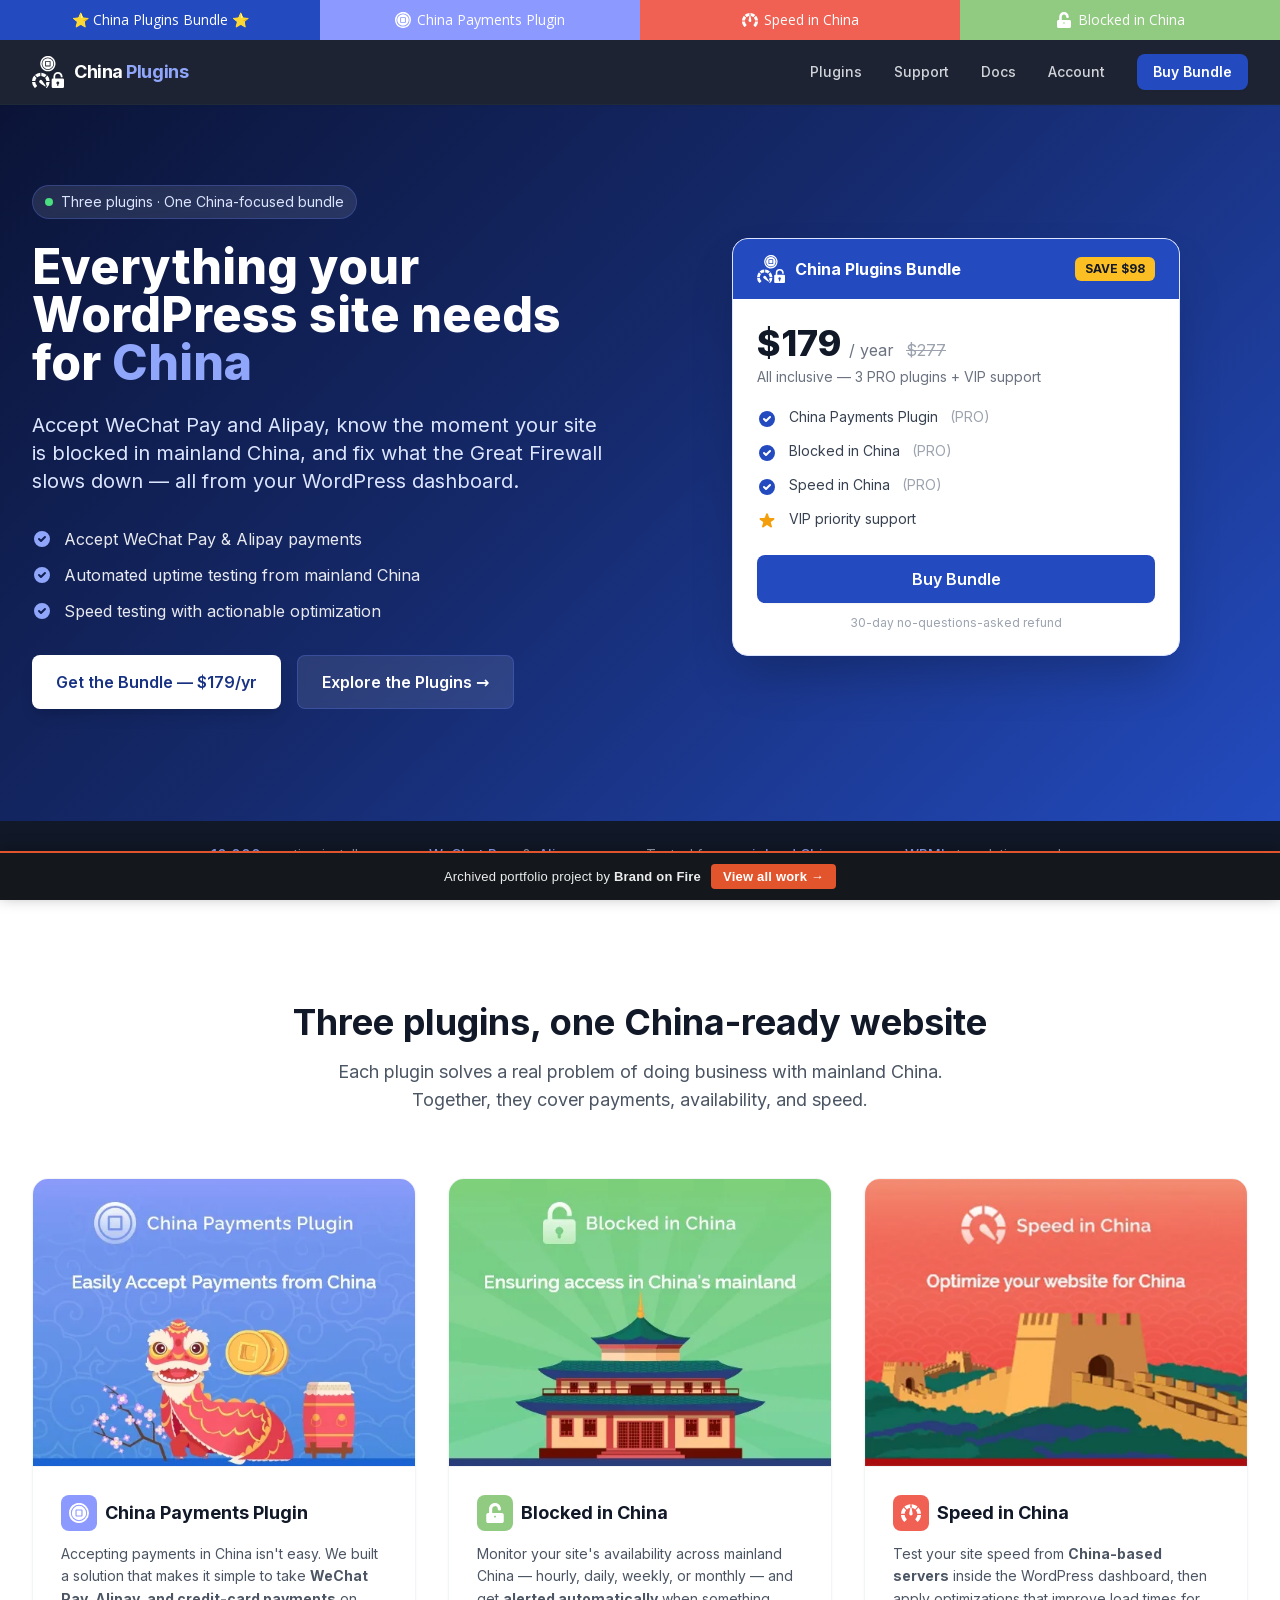
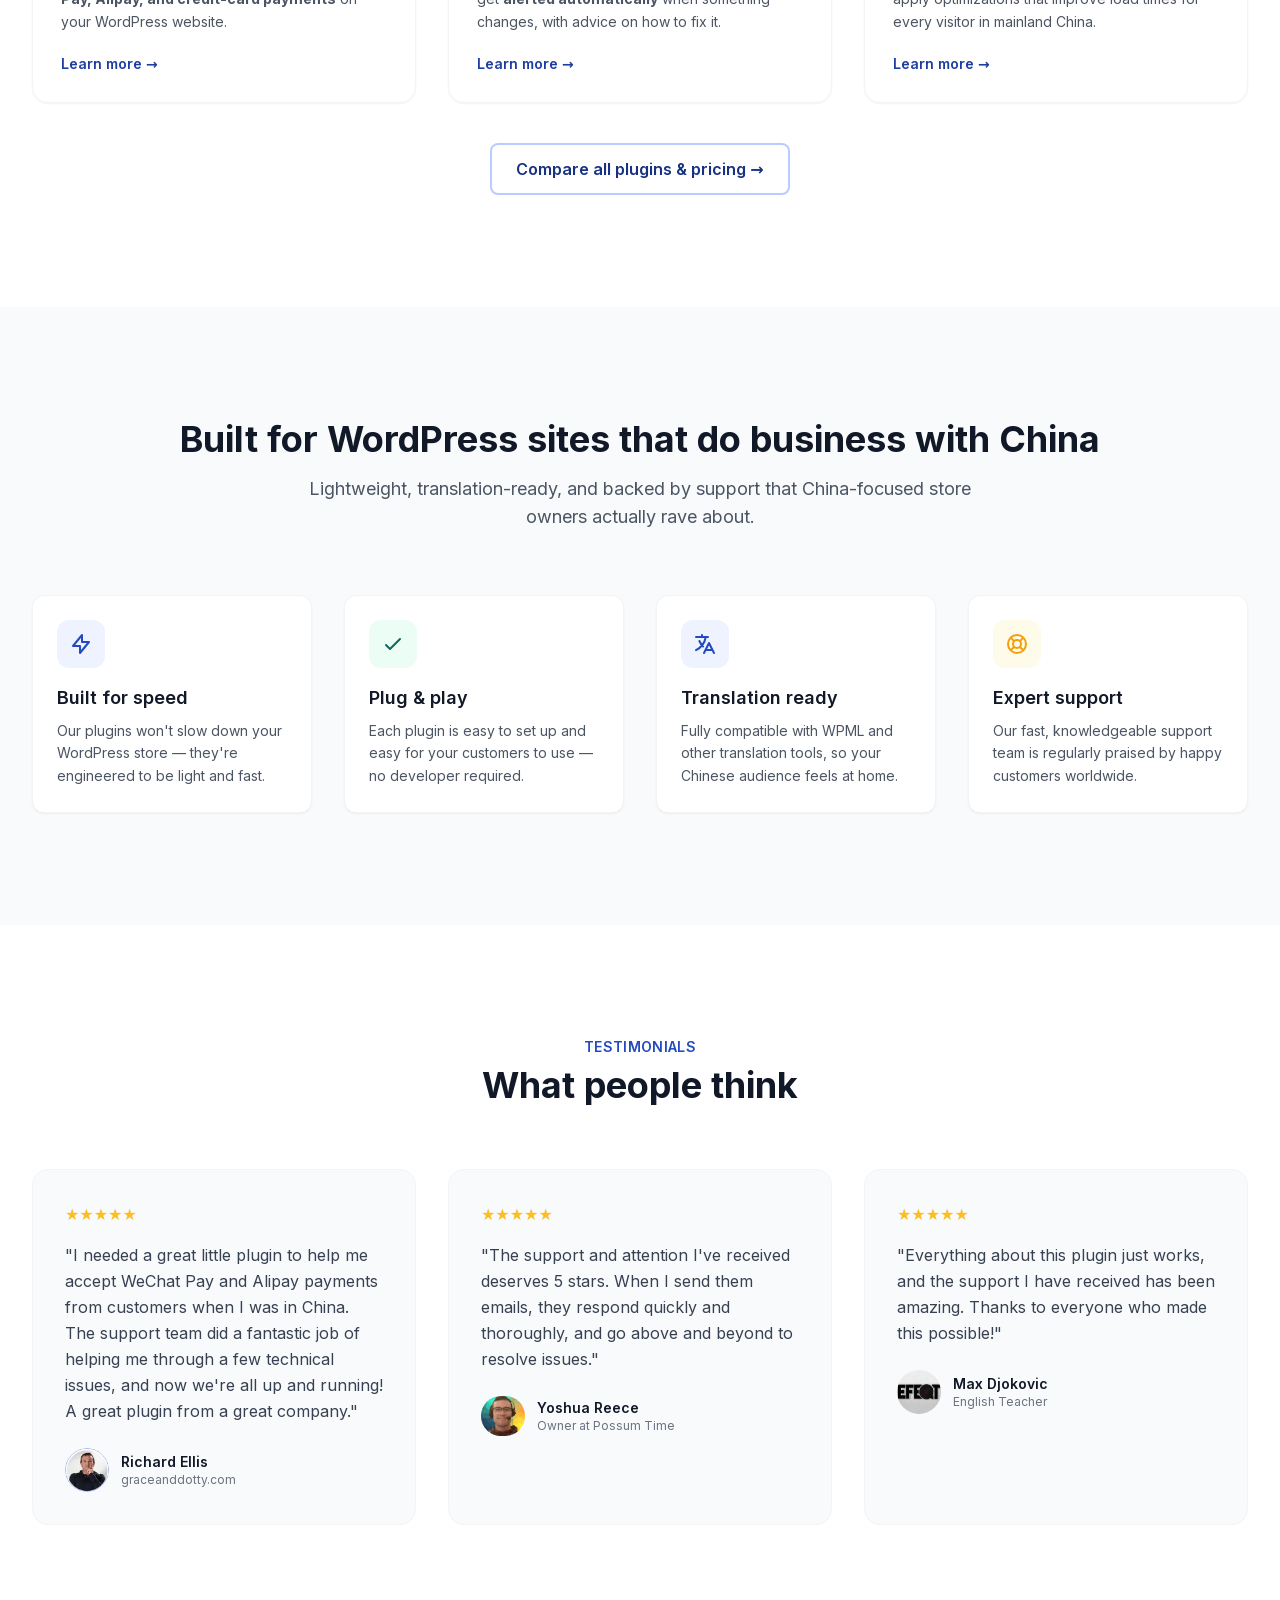
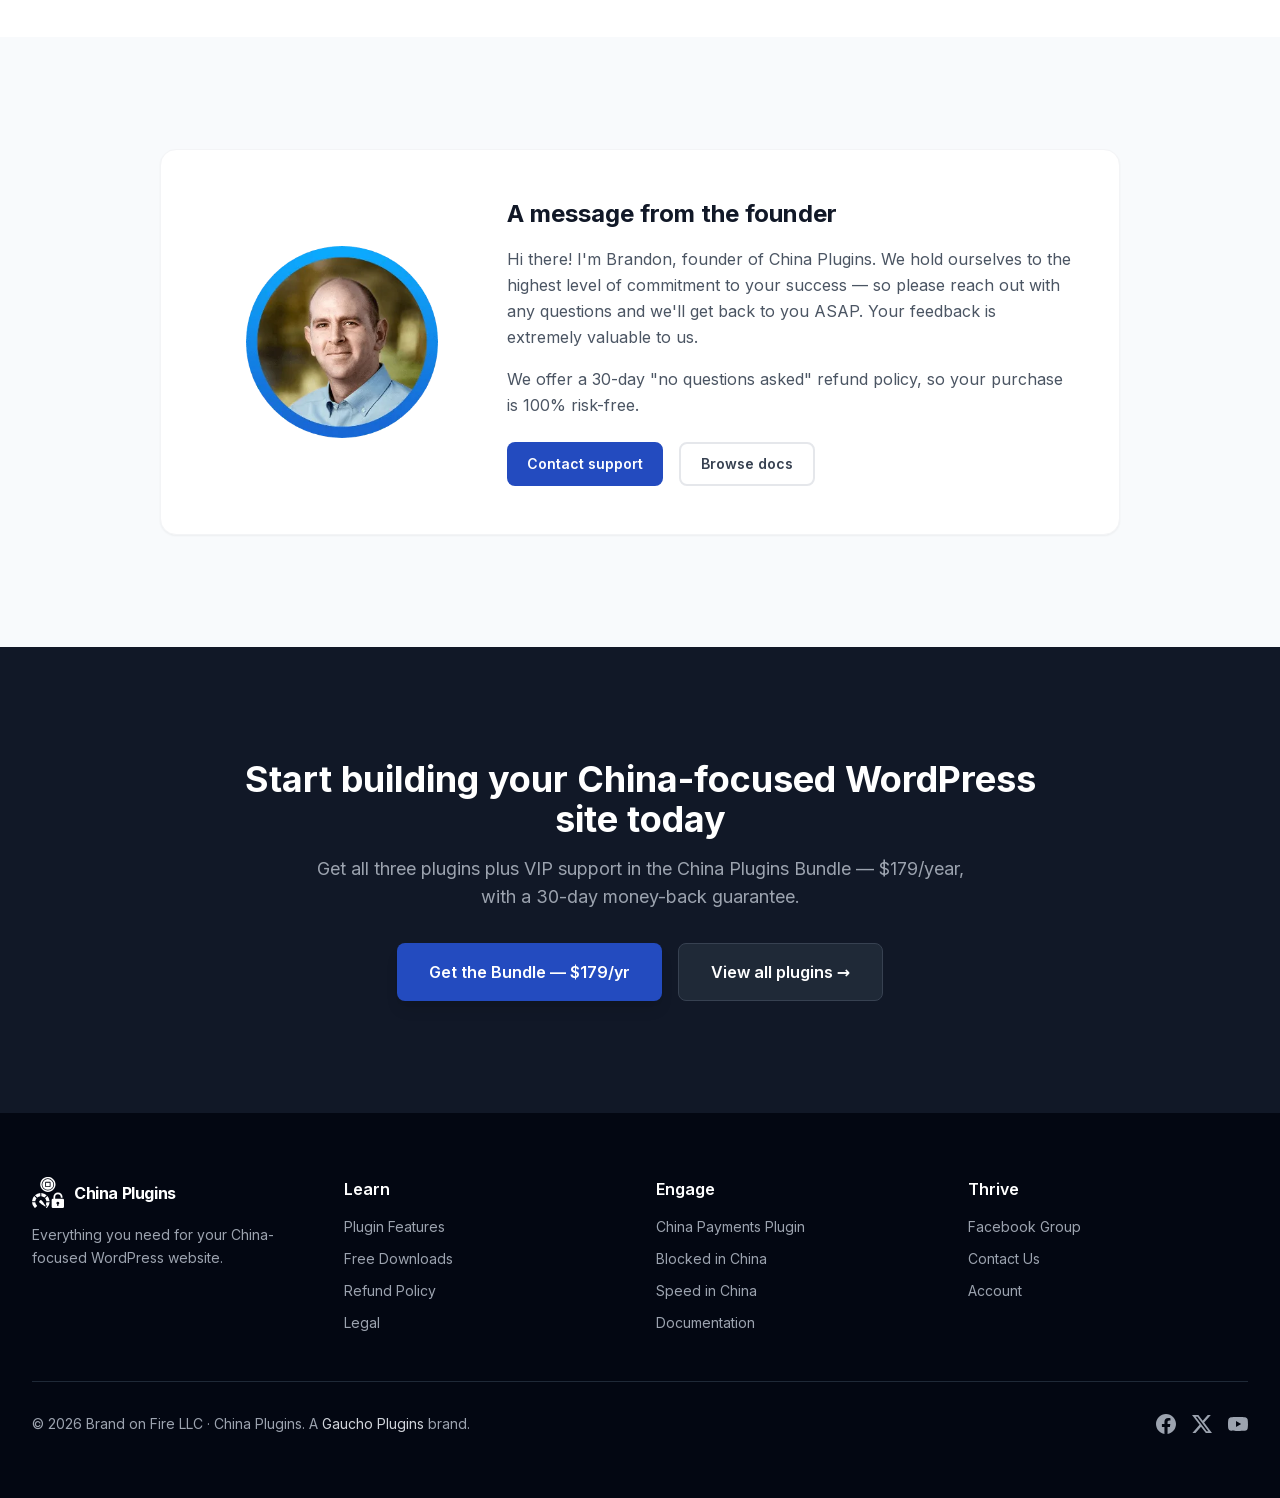
==== index.html @ fde909d9 "feat: contact forms view-only (pointer-events:none) — no useless form interaction" ====
<!doctype html><html lang="en" class="scroll-smooth" data-bofp="0"><head><meta charset="utf-8"><link rel="icon" href="/assets/img/china-plugins-icon.svg" type="image/svg+xml"><link rel="apple-touch-icon" href="/assets/img/china-plugins-icon.svg"><meta name="viewport" content="width=device-width, initial-scale=1"><title>China Plugins – WeChat Pay, Alipay &amp; China Optimization for WordPress</title><meta name="description" content="Everything your WordPress site needs for China: accept WeChat Pay &amp; Alipay payments, check if your site is blocked in mainland China, and optimize speed behind the Great Firewall. Get all three plugins in one bundle."><meta name="keywords" content="WordPress plugins for China, WeChat Pay WordPress, Alipay WooCommerce, China payment gateway, website blocked in China, China speed test WordPress, China-compliant WordPress"><link rel="canonical" href="/"><meta property="og:type" content="website"><meta property="og:title" content="China Plugins – Everything Your WordPress Site Needs for China"><meta property="og:description" content="Accept WeChat Pay &amp; Alipay, monitor China availability, and optimize speed behind the Great Firewall — three WordPress plugins in one money-saving bundle."><meta property="og:url" content="/"><meta property="og:site_name" content="China Plugins"><meta property="og:image" content="_a/2f5b2069b75f.webp"><meta name="twitter:card" content="summary_large_image"><meta name="twitter:title" content="China Plugins – WeChat Pay, Alipay &amp; China Optimization for WordPress"><meta name="twitter:description" content="Three WordPress plugins for China — payments, availability monitoring, and speed optimization — in one bundle."><meta name="twitter:image" content="_a/2f5b2069b75f.webp"><link rel="stylesheet" href="style.css"><style>[data-bofp="1"]{background-color:rgb(255, 255, 255)!important;color:rgb(31, 41, 55)!important}[data-bofp="2"]{background-color:rgba(17, 24, 39, 0.95)!important;color:rgb(31, 41, 55)!important}[data-bofp="3"]{background-color:rgb(17, 24, 39)!important;color:rgb(31, 41, 55)!important}[data-bofp="4"]{background-color:rgb(255, 255, 255)!important;color:rgb(31, 41, 55)!important}[data-bofp="5"]{background-color:rgb(248, 250, 252)!important;color:rgb(31, 41, 55)!important}[data-bofp="6"]{background-color:rgb(255, 255, 255)!important;color:rgb(31, 41, 55)!important}[data-bofp="7"]{background-color:rgb(248, 250, 252)!important;color:rgb(31, 41, 55)!important}[data-bofp="8"]{background-color:rgb(255, 255, 255)!important;color:rgb(31, 41, 55)!important}[data-bofp="9"]{background-color:rgb(17, 24, 39)!important;color:rgb(31, 41, 55)!important}[data-bofp="10"]{background-color:rgb(3, 7, 18)!important;color:rgb(156, 163, 175)!important}</style><meta name="robots" content="noindex, nofollow"><style id="bof-noform">form,form *,fieldset,fieldset *,input,textarea,select,label.fusion-form-label,.wpcf7,.wpcf7 *,.fusion-form,.fusion-form *,.fusion-contact-form,.fusion-contact-form *,.elementor-form,.elementor-form *,.gform_wrapper,.gform_wrapper *,[class*="contact-form"],[class*="contact-form"] *,[id*="contact-form"],[id*="contact-form"] *{pointer-events:none!important;cursor:default!important;-webkit-user-select:none!important;user-select:none!important}</style></head><body class="font-sans text-gray-800 bg-white antialiased" data-bofp="1"><div class="gp-strip"><a href="index.html" class="gp-s-bundle active">⭐ China Plugins Bundle ⭐</a><a href="https://chinapaymentsplugin.com/" class="gp-s-cpp"><span class="gp-icon"><svg xmlns="http://www.w3.org/2000/svg" viewBox="0 0 55 55"><path fill="#fff" d="M16.8,52.84A27.53,27.53,0,0,1,0,27.5,27.53,27.53,0,0,1,16.8,2.17,27.43,27.43,0,0,1,46.94,8.06a27.47,27.47,0,0,1,0,38.88,27.68,27.68,0,0,1-8.75,5.9,27.58,27.58,0,0,1-21.4,0ZM5,27.5A22.5,22.5,0,1,0,27.5,5,22.52,22.52,0,0,0,5,27.5Zm2.68,0A19.82,19.82,0,1,1,27.5,47.32,19.84,19.84,0,0,1,7.68,27.5Zm10.11-7.88V35.38a1.84,1.84,0,0,0,1.83,1.84H35.38a1.85,1.85,0,0,0,1.84-1.84V19.62a1.85,1.85,0,0,0-1.84-1.84H19.62a1.85,1.85,0,0,0-1.84,1.84h0Zm3.08,14.51V20.87H34.13V34.13Z"></path></svg></span>China Payments Plugin</a><a href="https://speedinchinaplugin.com/" class="gp-s-sic"><span class="gp-icon"><svg xmlns="http://www.w3.org/2000/svg" viewBox="0 0 75 66"><path fill="#fff" d="M12.547,66a1.055,1.055,0,0,1-.2-.02c-.569-.112-.649-.19-1.17-.7L11,65.116a44.951,44.951,0,0,1-7.673-10.9A34.6,34.6,0,0,1,.5,44.948,37.281,37.281,0,0,1,0,40.433H13.87a24.984,24.984,0,0,0,2.054,7.8,32.464,32.464,0,0,0,4.985,7.153,3.564,3.564,0,0,1,.453,1.259,2.631,2.631,0,0,1-.211,1.2l-7.643,7.767A1.607,1.607,0,0,1,12.547,66Zm50-.01a1.7,1.7,0,0,1-1.039-.484L53.848,57.84a2.621,2.621,0,0,1-.211-1.2,3.552,3.552,0,0,1,.453-1.259,32.411,32.411,0,0,0,4.985-7.153,25.185,25.185,0,0,0,2.054-7.8H75v.01a37.9,37.9,0,0,1-.5,4.5,34.6,34.6,0,0,1-2.831,9.27A44.952,44.952,0,0,1,64,65.116c-.11.106-.2.2-.282.277a1.442,1.442,0,0,1-1.029.586A1.027,1.027,0,0,1,62.542,65.99ZM75,35.889H61.069a23.519,23.519,0,0,0-1.48-6.754,29.844,29.844,0,0,0-3.806-6.386L65.57,12.741l.008.008a36.554,36.554,0,0,1,2.386,2.98,36.3,36.3,0,0,1,4.162,7.328A49.716,49.716,0,0,1,75,35.888Zm-61.069,0H0v-.006A49.8,49.8,0,0,1,2.874,23.056a36.315,36.315,0,0,1,4.162-7.328A35.609,35.609,0,0,1,9.43,12.741l9.788,10.008a29.714,29.714,0,0,0-3.806,6.386,23.751,23.751,0,0,0-1.48,6.753Zm8.487-16.271h0L12.6,9.64l.015-.012a79.218,79.218,0,0,1,6.541-4.654A30.831,30.831,0,0,1,23.9,2.64,38.621,38.621,0,0,1,29.85.829,53.184,53.184,0,0,1,35.378,0V4.8a4.075,4.075,0,0,0-.3.921c-.03.157-.751,3.892-1.642,8.6a18.535,18.535,0,0,0-4.528,1.214,31.123,31.123,0,0,0-6.494,4.083Zm30.241,0h0a31.148,31.148,0,0,0-6.495-4.083,18.493,18.493,0,0,0-4.4-1.2C40.8,9.557,40.007,5.809,40,5.771a4.157,4.157,0,0,0-.3-1.078V0h.016a53.828,53.828,0,0,1,5.512.828A38.585,38.585,0,0,1,51.179,2.64a30.8,30.8,0,0,1,4.743,2.333A79.869,79.869,0,0,1,62.477,9.64L52.66,19.618Z"></path><path fill="#fff" d="M24.431,24.4a2.1,2.1,0,0,0,.485-1.524,3.069,3.069,0,0,0-.5-1.326S11.9,2.959,10.866,1.926A6.775,6.775,0,0,0,9.183.6S4.41-1.286,1.672,1.639.382,8.481.382,8.481s-.011.42,1.348,2.2,19.79,13.7,19.79,13.7a3.088,3.088,0,0,0,1.349.592A2.1,2.1,0,0,0,24.431,24.4Z" transform="translate(37.287 44.82) rotate(-135)"></path></svg></span>Speed in China</a><a href="https://blockedinchinaplugin.com/" class="gp-s-bic"><span class="gp-icon"><svg xmlns="http://www.w3.org/2000/svg" viewBox="0 0 448 512"><path fill="#fff" d="M400 256H152V152.9c0-39.6 31.7-72.5 71.3-72.9 40-.4 72.7 32.1 72.7 72v16c0 13.3 10.7 24 24 24h32c13.3 0 24-10.7 24-24v-16C376 68 307.5 0 223.5 0 139.5 0 72 68 72 152v104H48c-26.5 0-48 21.5-48 48v160c0 26.5 21.5 48 48 48h352c26.5 0 48-21.5 48-48V304c0-26.5-21.5-48-48-48zm-176 120c-13.3 0-24-10.7-24-24s10.7-24 24-24 24 10.7 24 24-10.7 24-24 24z"></path></svg></span>Blocked in China</a></div><header class="sticky top-0 z-50 bg-gray-900/95 backdrop-blur-sm border-b border-gray-800 shadow-sm" data-bofp="2"><nav class="max-w-7xl mx-auto px-4 sm:px-6 lg:px-8"><div class="flex items-center justify-between h-16"><a href="index.html" class="flex items-center gap-2.5" aria-label="China Plugins home"><img src="_a/6067b7dea1ad.svg" alt="China Plugins" class="w-8 h-8" decoding="sync"><span class="text-lg font-bold text-white tracking-tight">China <span class="text-brand-300">Plugins</span></span></a><div class="hidden md:flex items-center gap-8"><a href="plugins/index.html" class="text-sm font-medium text-gray-300 hover:text-brand-300 transition-colors">Plugins</a><a href="support/index.html" class="text-sm font-medium text-gray-300 hover:text-brand-300 transition-colors">Support</a><a href="docs/index.html" class="text-sm font-medium text-gray-300 hover:text-brand-300 transition-colors">Docs</a><a href="https://gauchoplugins.com/account/" target="_blank" rel="noopener" class="text-sm font-medium text-gray-300 hover:text-brand-300 transition-colors">Account</a><a href="#" class="buy-bundle inline-flex items-center px-4 py-2 bg-brand-500 text-white text-sm font-semibold rounded-lg hover:bg-brand-600 transition-colors shadow-sm">Buy Bundle</a></div><button id="mobile-menu-btn" class="md:hidden p-2 text-gray-300 hover:text-brand-300" aria-label="Toggle menu"><svg class="w-6 h-6" fill="none" stroke="currentColor" viewBox="0 0 24 24"><path stroke-linecap="round" stroke-linejoin="round" stroke-width="2" d="M4 6h16M4 12h16M4 18h16"></path></svg></button></div><div id="mobile-menu" class="hidden md:hidden pb-4"><div class="flex flex-col gap-3"><a href="plugins/index.html" class="text-sm font-medium text-gray-300 hover:text-brand-300 py-1">Plugins</a><a href="support/index.html" class="text-sm font-medium text-gray-300 hover:text-brand-300 py-1">Support</a><a href="docs/index.html" class="text-sm font-medium text-gray-300 hover:text-brand-300 py-1">Docs</a><a href="https://gauchoplugins.com/account/" target="_blank" rel="noopener" class="text-sm font-medium text-gray-300 hover:text-brand-300 py-1">Account</a><a href="#" class="buy-bundle inline-flex items-center justify-center w-full px-4 py-2 bg-brand-500 text-white text-sm font-semibold rounded-lg mt-2">Buy Bundle</a></div></div></nav></header><main><section class="gradient-hero pt-16 pb-20 lg:pt-20 lg:pb-28"><div class="max-w-7xl mx-auto px-4 sm:px-6 lg:px-8"><div class="grid lg:grid-cols-2 gap-12 items-center"><div class="fade-in"><p class="inline-flex items-center gap-2 px-3 py-1.5 bg-white/10 rounded-full text-sm text-brand-100 mb-6 backdrop-blur-sm border border-brand-400/30"><span class="w-2 h-2 rounded-full bg-green-400 pulse-dot"></span>Three plugins · One China-focused bundle</p><h1 class="text-4xl sm:text-5xl lg:text-6xl font-extrabold text-white leading-tight mb-6">Everything your WordPress site needs for <span class="text-brand-300">China</span></h1><p class="text-lg lg:text-xl text-brand-100 mb-8 max-w-xl leading-relaxed">Accept WeChat Pay and Alipay, know the moment your site is blocked in mainland China, and fix what the Great Firewall slows down — all from your WordPress dashboard.</p><ul class="space-y-3 mb-8"><li class="flex items-center gap-3 text-white/90"><svg class="w-5 h-5 text-brand-300 flex-shrink-0" fill="currentColor" viewBox="0 0 20 20"><path fill-rule="evenodd" d="M10 18a8 8 0 100-16 8 8 0 000 16zm3.707-9.293a1 1 0 00-1.414-1.414L9 10.586 7.707 9.293a1 1 0 00-1.414 1.414l2 2a1 1 0 001.414 0l4-4z" clip-rule="evenodd"></path></svg>Accept WeChat Pay &amp; Alipay payments</li><li class="flex items-center gap-3 text-white/90"><svg class="w-5 h-5 text-brand-300 flex-shrink-0" fill="currentColor" viewBox="0 0 20 20"><path fill-rule="evenodd" d="M10 18a8 8 0 100-16 8 8 0 000 16zm3.707-9.293a1 1 0 00-1.414-1.414L9 10.586 7.707 9.293a1 1 0 00-1.414 1.414l2 2a1 1 0 001.414 0l4-4z" clip-rule="evenodd"></path></svg>Automated uptime testing from mainland China</li><li class="flex items-center gap-3 text-white/90"><svg class="w-5 h-5 text-brand-300 flex-shrink-0" fill="currentColor" viewBox="0 0 20 20"><path fill-rule="evenodd" d="M10 18a8 8 0 100-16 8 8 0 000 16zm3.707-9.293a1 1 0 00-1.414-1.414L9 10.586 7.707 9.293a1 1 0 00-1.414 1.414l2 2a1 1 0 001.414 0l4-4z" clip-rule="evenodd"></path></svg>Speed testing with actionable optimization</li></ul><div class="flex flex-col sm:flex-row gap-4"><a href="#" class="buy-bundle inline-flex items-center justify-center px-6 py-3.5 bg-white text-brand-700 font-semibold rounded-lg hover:bg-gray-100 transition-colors shadow-lg text-base">Get the Bundle — $179/yr</a><a href="plugins/index.html" class="inline-flex items-center justify-center px-6 py-3.5 bg-white/10 text-white font-semibold rounded-lg hover:bg-white/20 transition-colors border border-brand-400/30 text-base backdrop-blur-sm">Explore the Plugins →</a></div></div><div class="fade-in"><div class="bg-white rounded-2xl shadow-2xl border border-brand-100 overflow-hidden max-w-md mx-auto lg:ml-auto"><div class="bg-brand-500 px-6 py-4 flex items-center justify-between"><div class="flex items-center gap-2.5"><img src="_a/6067b7dea1ad.svg" alt="" class="w-7 h-7" decoding="sync"><span class="text-white font-bold">China Plugins Bundle</span></div><span class="px-2.5 py-1 rounded-md text-xs font-bold bg-gold-400 text-gray-900">SAVE $98</span></div><div class="p-6"><div class="flex items-baseline gap-2 mb-1"><span class="text-4xl font-extrabold text-gray-900">$179</span><span class="text-gray-500">/ year</span><span class="text-gray-400 line-through ml-1">$277</span></div><p class="text-sm text-gray-500 mb-5">All inclusive — 3 PRO plugins + VIP support</p><ul class="space-y-3 mb-6"><li class="flex items-start gap-3 text-sm text-gray-700"><svg class="w-5 h-5 text-brand-500 flex-shrink-0 mt-0.5" fill="currentColor" viewBox="0 0 20 20"><path fill-rule="evenodd" d="M10 18a8 8 0 100-16 8 8 0 000 16zm3.707-9.293a1 1 0 00-1.414-1.414L9 10.586 7.707 9.293a1 1 0 00-1.414 1.414l2 2a1 1 0 001.414 0l4-4z" clip-rule="evenodd"></path></svg>China Payments Plugin <span class="text-gray-400">(PRO)</span></li><li class="flex items-start gap-3 text-sm text-gray-700"><svg class="w-5 h-5 text-brand-500 flex-shrink-0 mt-0.5" fill="currentColor" viewBox="0 0 20 20"><path fill-rule="evenodd" d="M10 18a8 8 0 100-16 8 8 0 000 16zm3.707-9.293a1 1 0 00-1.414-1.414L9 10.586 7.707 9.293a1 1 0 00-1.414 1.414l2 2a1 1 0 001.414 0l4-4z" clip-rule="evenodd"></path></svg>Blocked in China <span class="text-gray-400">(PRO)</span></li><li class="flex items-start gap-3 text-sm text-gray-700"><svg class="w-5 h-5 text-brand-500 flex-shrink-0 mt-0.5" fill="currentColor" viewBox="0 0 20 20"><path fill-rule="evenodd" d="M10 18a8 8 0 100-16 8 8 0 000 16zm3.707-9.293a1 1 0 00-1.414-1.414L9 10.586 7.707 9.293a1 1 0 00-1.414 1.414l2 2a1 1 0 001.414 0l4-4z" clip-rule="evenodd"></path></svg>Speed in China <span class="text-gray-400">(PRO)</span></li><li class="flex items-start gap-3 text-sm text-gray-700"><svg class="w-5 h-5 text-gold-500 flex-shrink-0 mt-0.5" fill="currentColor" viewBox="0 0 20 20"><path d="M9.049 2.927c.3-.921 1.603-.921 1.902 0l1.07 3.292a1 1 0 00.95.69h3.462c.969 0 1.371 1.24.588 1.81l-2.8 2.034a1 1 0 00-.364 1.118l1.07 3.292c.3.921-.755 1.688-1.54 1.118l-2.8-2.034a1 1 0 00-1.175 0l-2.8 2.034c-.784.57-1.838-.197-1.539-1.118l1.07-3.292a1 1 0 00-.364-1.118L2.98 8.72c-.783-.57-.38-1.81.588-1.81h3.461a1 1 0 00.951-.69l1.07-3.292z"></path></svg>VIP priority support</li></ul><a href="#" class="buy-bundle block w-full text-center px-6 py-3 bg-brand-500 text-white font-semibold rounded-lg hover:bg-brand-600 transition-colors shadow-sm">Buy Bundle</a><p class="text-center text-xs text-gray-400 mt-3">30-day no-questions-asked refund</p></div></div></div></div></div></section><section class="bg-gray-900 border-b border-gray-800 py-6" data-bofp="3"><div class="max-w-7xl mx-auto px-4 sm:px-6 lg:px-8"><div class="flex flex-wrap items-center justify-center gap-6 lg:gap-16 text-sm text-gray-400"><div class="flex items-center gap-2"><span class="text-brand-300 font-semibold">10,000+</span> active installs</div><div class="flex items-center gap-2"><span class="text-brand-300 font-medium">WeChat Pay</span> &amp; <span class="text-brand-300 font-medium">Alipay</span></div><div>Tested from <span class="text-brand-300 font-medium">mainland China</span></div><div class="flex items-center gap-2"><span class="text-brand-300 font-medium">WPML</span> translation-ready</div></div></div></section><section class="py-20 lg:py-28 bg-white" id="plugins" data-bofp="4"><div class="max-w-7xl mx-auto px-4 sm:px-6 lg:px-8"><div class="text-center mb-16"><h2 class="text-3xl sm:text-4xl font-bold text-gray-900 mb-4">Three plugins, one China-ready website</h2><p class="text-lg text-gray-600 max-w-2xl mx-auto">Each plugin solves a real problem of doing business with mainland China. Together, they cover payments, availability, and speed.</p></div><div class="grid lg:grid-cols-3 gap-8"><div class="bg-white rounded-2xl border border-gray-100 card-hover shadow-sm overflow-hidden flex flex-col"><img src="_a/2f5b2069b75f.webp" alt="China Payments Plugin — WeChat Pay and Alipay checkout in WordPress" width="640" height="360" class="w-full h-44 object-cover object-top border-b border-gray-100" decoding="sync"><div class="p-7 flex flex-col flex-grow"><div class="flex items-center gap-2 mb-3"><span class="w-9 h-9 rounded-lg flex items-center justify-center" style="background:#8C99FE"><svg class="w-5 h-5" fill="#fff" viewBox="0 0 55 55"><path fill="#fff" d="M16.8,52.84A27.53,27.53,0,0,1,0,27.5,27.53,27.53,0,0,1,16.8,2.17,27.43,27.43,0,0,1,46.94,8.06a27.47,27.47,0,0,1,0,38.88,27.68,27.68,0,0,1-8.75,5.9,27.58,27.58,0,0,1-21.4,0ZM5,27.5A22.5,22.5,0,1,0,27.5,5,22.52,22.52,0,0,0,5,27.5Zm2.68,0A19.82,19.82,0,1,1,27.5,47.32,19.84,19.84,0,0,1,7.68,27.5Zm10.11-7.88V35.38a1.84,1.84,0,0,0,1.83,1.84H35.38a1.85,1.85,0,0,0,1.84-1.84V19.62a1.85,1.85,0,0,0-1.84-1.84H19.62a1.85,1.85,0,0,0-1.84,1.84h0Zm3.08,14.51V20.87H34.13V34.13Z"></path></svg></span><h3 class="text-lg font-bold text-gray-900">China Payments Plugin</h3></div><p class="text-gray-600 text-sm leading-relaxed mb-5 flex-grow">Accepting payments in China isn't easy. We built a solution that makes it simple to take <strong>WeChat Pay, Alipay, and credit-card payments</strong> on your WordPress website.</p><a href="https://chinapaymentsplugin.com/?utm_source=chinaplugins&amp;utm_medium=learn-more&amp;utm_campaign=bundle" target="_blank" rel="noopener" class="text-sm font-semibold text-brand-600 hover:text-brand-700">Learn more →</a></div></div><div class="bg-white rounded-2xl border border-gray-100 card-hover shadow-sm overflow-hidden flex flex-col"><img src="_a/512d75eb6cff.webp" alt="Blocked in China — checking WordPress site availability across mainland China regions" width="640" height="360" class="w-full h-44 object-cover object-top border-b border-gray-100" decoding="sync"><div class="p-7 flex flex-col flex-grow"><div class="flex items-center gap-2 mb-3"><span class="w-9 h-9 rounded-lg flex items-center justify-center" style="background:#91CA81"><svg class="w-5 h-5" fill="#fff" viewBox="0 0 448 512"><path fill="#fff" d="M400 256H152V152.9c0-39.6 31.7-72.5 71.3-72.9 40-.4 72.7 32.1 72.7 72v16c0 13.3 10.7 24 24 24h32c13.3 0 24-10.7 24-24v-16C376 68 307.5 0 223.5 0 139.5 0 72 68 72 152v104H48c-26.5 0-48 21.5-48 48v160c0 26.5 21.5 48 48 48h352c26.5 0 48-21.5 48-48V304c0-26.5-21.5-48-48-48zm-176 120c-13.3 0-24-10.7-24-24s10.7-24 24-24 24 10.7 24 24-10.7 24-24 24z"></path></svg></span><h3 class="text-lg font-bold text-gray-900">Blocked in China</h3></div><p class="text-gray-600 text-sm leading-relaxed mb-5 flex-grow">Monitor your site's availability across mainland China — hourly, daily, weekly, or monthly — and get <strong>alerted automatically</strong> when something changes, with advice on how to fix it.</p><a href="https://blockedinchinaplugin.com/?utm_source=chinaplugins&amp;utm_medium=learn-more&amp;utm_campaign=bundle" target="_blank" rel="noopener" class="text-sm font-semibold text-brand-600 hover:text-brand-700">Learn more →</a></div></div><div class="bg-white rounded-2xl border border-gray-100 card-hover shadow-sm overflow-hidden flex flex-col"><img src="_a/c743f02523ca.webp" alt="Speed in China — WordPress speed test results from mainland China servers" width="640" height="360" class="w-full h-44 object-cover object-top border-b border-gray-100" decoding="sync"><div class="p-7 flex flex-col flex-grow"><div class="flex items-center gap-2 mb-3"><span class="w-9 h-9 rounded-lg flex items-center justify-center" style="background:#F16153"><svg class="w-5 h-5" fill="#fff" viewBox="0 0 75 66"><path fill="#fff" d="M12.547,66a1.055,1.055,0,0,1-.2-.02c-.569-.112-.649-.19-1.17-.7L11,65.116a44.951,44.951,0,0,1-7.673-10.9A34.6,34.6,0,0,1,.5,44.948,37.281,37.281,0,0,1,0,40.433H13.87a24.984,24.984,0,0,0,2.054,7.8,32.464,32.464,0,0,0,4.985,7.153,3.564,3.564,0,0,1,.453,1.259,2.631,2.631,0,0,1-.211,1.2l-7.643,7.767A1.607,1.607,0,0,1,12.547,66Zm50-.01a1.7,1.7,0,0,1-1.039-.484L53.848,57.84a2.621,2.621,0,0,1-.211-1.2,3.552,3.552,0,0,1,.453-1.259,32.411,32.411,0,0,0,4.985-7.153,25.185,25.185,0,0,0,2.054-7.8H75v.01a37.9,37.9,0,0,1-.5,4.5,34.6,34.6,0,0,1-2.831,9.27A44.952,44.952,0,0,1,64,65.116c-.11.106-.2.2-.282.277a1.442,1.442,0,0,1-1.029.586A1.027,1.027,0,0,1,62.542,65.99ZM75,35.889H61.069a23.519,23.519,0,0,0-1.48-6.754,29.844,29.844,0,0,0-3.806-6.386L65.57,12.741l.008.008a36.554,36.554,0,0,1,2.386,2.98,36.3,36.3,0,0,1,4.162,7.328A49.716,49.716,0,0,1,75,35.888Zm-61.069,0H0v-.006A49.8,49.8,0,0,1,2.874,23.056a36.315,36.315,0,0,1,4.162-7.328A35.609,35.609,0,0,1,9.43,12.741l9.788,10.008a29.714,29.714,0,0,0-3.806,6.386,23.751,23.751,0,0,0-1.48,6.753Zm8.487-16.271h0L12.6,9.64l.015-.012a79.218,79.218,0,0,1,6.541-4.654A30.831,30.831,0,0,1,23.9,2.64,38.621,38.621,0,0,1,29.85.829,53.184,53.184,0,0,1,35.378,0V4.8a4.075,4.075,0,0,0-.3.921c-.03.157-.751,3.892-1.642,8.6a18.535,18.535,0,0,0-4.528,1.214,31.123,31.123,0,0,0-6.494,4.083Zm30.241,0h0a31.148,31.148,0,0,0-6.495-4.083,18.493,18.493,0,0,0-4.4-1.2C40.8,9.557,40.007,5.809,40,5.771a4.157,4.157,0,0,0-.3-1.078V0h.016a53.828,53.828,0,0,1,5.512.828A38.585,38.585,0,0,1,51.179,2.64a30.8,30.8,0,0,1,4.743,2.333A79.869,79.869,0,0,1,62.477,9.64L52.66,19.618Z"></path><path fill="#fff" d="M24.431,24.4a2.1,2.1,0,0,0,.485-1.524,3.069,3.069,0,0,0-.5-1.326S11.9,2.959,10.866,1.926A6.775,6.775,0,0,0,9.183.6S4.41-1.286,1.672,1.639.382,8.481.382,8.481s-.011.42,1.348,2.2,19.79,13.7,19.79,13.7a3.088,3.088,0,0,0,1.349.592A2.1,2.1,0,0,0,24.431,24.4Z" transform="translate(37.287 44.82) rotate(-135)"></path></svg></span><h3 class="text-lg font-bold text-gray-900">Speed in China</h3></div><p class="text-gray-600 text-sm leading-relaxed mb-5 flex-grow">Test your site speed from <strong>China-based servers</strong> inside the WordPress dashboard, then apply optimizations that improve load times for every visitor in mainland China.</p><a href="https://speedinchinaplugin.com/?utm_source=chinaplugins&amp;utm_medium=learn-more&amp;utm_campaign=bundle" target="_blank" rel="noopener" class="text-sm font-semibold text-brand-600 hover:text-brand-700">Learn more →</a></div></div></div><div class="text-center mt-10"><a href="plugins/index.html" class="inline-flex items-center px-6 py-3 border-2 border-brand-200 text-brand-700 font-semibold rounded-lg hover:bg-brand-50 transition-colors">Compare all plugins &amp; pricing →</a></div></div></section><section class="py-20 lg:py-28 bg-surface-50" data-bofp="5"><div class="max-w-7xl mx-auto px-4 sm:px-6 lg:px-8"><div class="text-center mb-16"><h2 class="text-3xl sm:text-4xl font-bold text-gray-900 mb-4">Built for WordPress sites that do business with China</h2><p class="text-lg text-gray-600 max-w-2xl mx-auto">Lightweight, translation-ready, and backed by support that China-focused store owners actually rave about.</p></div><div class="grid sm:grid-cols-2 lg:grid-cols-4 gap-6 lg:gap-8"><div class="bg-white rounded-xl p-6 border border-gray-100 card-hover shadow-sm"><div class="w-12 h-12 bg-brand-50 rounded-xl flex items-center justify-center mb-4"><svg class="w-6 h-6 text-brand-500" fill="none" stroke="currentColor" viewBox="0 0 24 24"><path stroke-linecap="round" stroke-linejoin="round" stroke-width="2" d="M13 10V3L4 14h7v7l9-11h-7z"></path></svg></div><h3 class="text-lg font-semibold text-gray-900 mb-2">Built for speed</h3><p class="text-gray-600 text-sm leading-relaxed">Our plugins won't slow down your WordPress store — they're engineered to be light and fast.</p></div><div class="bg-white rounded-xl p-6 border border-gray-100 card-hover shadow-sm"><div class="w-12 h-12 bg-teal-50 rounded-xl flex items-center justify-center mb-4"><svg class="w-6 h-6 text-teal-500" fill="none" stroke="currentColor" viewBox="0 0 24 24"><path stroke-linecap="round" stroke-linejoin="round" stroke-width="2" d="M5 13l4 4L19 7"></path></svg></div><h3 class="text-lg font-semibold text-gray-900 mb-2">Plug &amp; play</h3><p class="text-gray-600 text-sm leading-relaxed">Each plugin is easy to set up and easy for your customers to use — no developer required.</p></div><div class="bg-white rounded-xl p-6 border border-gray-100 card-hover shadow-sm"><div class="w-12 h-12 bg-brand-50 rounded-xl flex items-center justify-center mb-4"><svg class="w-6 h-6 text-brand-500" fill="none" stroke="currentColor" viewBox="0 0 24 24"><path stroke-linecap="round" stroke-linejoin="round" stroke-width="2" d="M3 5h12M9 3v2m1.048 9.5A18.022 18.022 0 016.412 9m6.088 9h7M11 21l5-10 5 10M12.751 5C11.783 10.77 8.07 15.61 3 18.129"></path></svg></div><h3 class="text-lg font-semibold text-gray-900 mb-2">Translation ready</h3><p class="text-gray-600 text-sm leading-relaxed">Fully compatible with WPML and other translation tools, so your Chinese audience feels at home.</p></div><div class="bg-white rounded-xl p-6 border border-gray-100 card-hover shadow-sm"><div class="w-12 h-12 bg-gold-50 rounded-xl flex items-center justify-center mb-4"><svg class="w-6 h-6 text-gold-500" fill="none" stroke="currentColor" viewBox="0 0 24 24"><path stroke-linecap="round" stroke-linejoin="round" stroke-width="2" d="M18.364 5.636l-3.536 3.536m0 5.656l3.536 3.536M9.172 9.172L5.636 5.636m3.536 9.192l-3.536 3.536M21 12a9 9 0 11-18 0 9 9 0 0118 0zm-5 0a4 4 0 11-8 0 4 4 0 018 0z"></path></svg></div><h3 class="text-lg font-semibold text-gray-900 mb-2">Expert support</h3><p class="text-gray-600 text-sm leading-relaxed">Our fast, knowledgeable support team is regularly praised by happy customers worldwide.</p></div></div></div></section><section class="py-20 lg:py-28 bg-white" data-bofp="6"><div class="max-w-7xl mx-auto px-4 sm:px-6 lg:px-8"><div class="text-center mb-16"><p class="text-sm font-semibold text-brand-500 uppercase tracking-wide mb-2">Testimonials</p><h2 class="text-3xl sm:text-4xl font-bold text-gray-900">What people think</h2></div><div class="grid md:grid-cols-3 gap-8"><figure class="bg-surface-50 rounded-2xl p-8 border border-gray-100"><div class="flex gap-1 mb-4 text-gold-400">★★★★★</div><blockquote class="text-gray-700 leading-relaxed mb-6">"I needed a great little plugin to help me accept WeChat Pay and Alipay payments from customers when I was in China. The support team did a fantastic job of helping me through a few technical issues, and now we're all up and running! A great plugin from a great company."</blockquote><figcaption class="flex items-center gap-3"><img src="_a/8b23d26510ea.webp" alt="Richard Ellis" width="44" height="44" class="w-11 h-11 rounded-full object-cover" decoding="sync"><span><span class="block font-semibold text-gray-900 text-sm">Richard Ellis</span><span class="block text-gray-500 text-xs">graceanddotty.com</span></span></figcaption></figure><figure class="bg-surface-50 rounded-2xl p-8 border border-gray-100"><div class="flex gap-1 mb-4 text-gold-400">★★★★★</div><blockquote class="text-gray-700 leading-relaxed mb-6">"The support and attention I've received deserves 5 stars. When I send them emails, they respond quickly and thoroughly, and go above and beyond to resolve issues."</blockquote><figcaption class="flex items-center gap-3"><img src="_a/dd78b218b23b.webp" alt="Yoshua Reece" width="44" height="44" class="w-11 h-11 rounded-full object-cover" decoding="sync"><span><span class="block font-semibold text-gray-900 text-sm">Yoshua Reece</span><span class="block text-gray-500 text-xs">Owner at Possum Time</span></span></figcaption></figure><figure class="bg-surface-50 rounded-2xl p-8 border border-gray-100"><div class="flex gap-1 mb-4 text-gold-400">★★★★★</div><blockquote class="text-gray-700 leading-relaxed mb-6">"Everything about this plugin just works, and the support I have received has been amazing. Thanks to everyone who made this possible!"</blockquote><figcaption class="flex items-center gap-3"><img src="_a/1dc4b0bb4832.webp" alt="Max Djokovic" width="44" height="44" class="w-11 h-11 rounded-full object-cover" decoding="sync"><span><span class="block font-semibold text-gray-900 text-sm">Max Djokovic</span><span class="block text-gray-500 text-xs">English Teacher</span></span></figcaption></figure></div></div></section><section class="py-20 lg:py-28 bg-surface-50" data-bofp="7"><div class="max-w-5xl mx-auto px-4 sm:px-6 lg:px-8"><div class="bg-white rounded-2xl p-8 lg:p-12 border border-gray-100 shadow-sm grid md:grid-cols-3 gap-8 items-center" data-bofp="8"><div class="md:col-span-1 flex justify-center"><img src="_a/25513d915ea3.webp" alt="Brandon, founder of China Plugins" width="240" height="240" class="w-48 h-48 object-contain" decoding="sync"></div><div class="md:col-span-2"><h3 class="text-2xl font-bold text-gray-900 mb-4">A message from the founder</h3><p class="text-gray-600 leading-relaxed mb-4">Hi there! I'm Brandon, founder of China Plugins. We hold ourselves to the highest level of commitment to your success — so please reach out with any questions and we'll get back to you ASAP. Your feedback is extremely valuable to us.</p><p class="text-gray-600 leading-relaxed mb-6">We offer a 30-day "no questions asked" refund policy, so your purchase is 100% risk-free.</p><div class="flex flex-wrap gap-4"><a href="support/index.html" class="inline-flex items-center px-5 py-2.5 bg-brand-500 text-white text-sm font-semibold rounded-lg hover:bg-brand-600 transition-colors">Contact support</a><a href="docs/index.html" class="inline-flex items-center px-5 py-2.5 border-2 border-gray-200 text-gray-700 text-sm font-semibold rounded-lg hover:border-brand-300 hover:text-brand-600 transition-colors">Browse docs</a></div></div></div></div></section><section class="py-20 lg:py-28 bg-gray-900" data-bofp="9"><div class="max-w-4xl mx-auto px-4 sm:px-6 lg:px-8 text-center"><h2 class="text-3xl sm:text-4xl font-bold text-white mb-4">Start building your China-focused WordPress site today</h2><p class="text-lg text-gray-400 mb-8 max-w-2xl mx-auto">Get all three plugins plus VIP support in the China Plugins Bundle — $179/year, with a 30-day money-back guarantee.</p><div class="flex flex-col sm:flex-row gap-4 justify-center"><a href="#" class="buy-bundle inline-flex items-center justify-center px-8 py-4 bg-brand-500 text-white font-semibold rounded-lg hover:bg-brand-600 transition-colors shadow-lg text-base">Get the Bundle — $179/yr</a><a href="plugins/index.html" class="inline-flex items-center justify-center px-8 py-4 bg-gray-800 text-white font-semibold rounded-lg hover:bg-gray-700 transition-colors border border-gray-700 text-base">View all plugins →</a></div></div></section></main><footer class="bg-gray-950 text-gray-400 py-16" data-bofp="10"><div class="max-w-7xl mx-auto px-4 sm:px-6 lg:px-8"><div class="grid sm:grid-cols-2 lg:grid-cols-4 gap-8 mb-12"><div class="sm:col-span-2 lg:col-span-1"><div class="flex items-center gap-2.5 mb-4"><img src="_a/6067b7dea1ad.svg" alt="China Plugins" class="w-8 h-8" decoding="sync"><span class="text-base font-bold text-white tracking-tight">China Plugins</span></div><p class="text-sm leading-relaxed">Everything you need for your China-focused WordPress website.</p></div><div><h4 class="text-white font-semibold mb-4">Learn</h4><ul class="space-y-3 text-sm"><li><a href="plugins/index.html" class="hover:text-brand-300 transition-colors">Plugin Features</a></li><li><a href="free-downloads/index.html" class="hover:text-brand-300 transition-colors">Free Downloads</a></li><li><a href="https://freemius.com/bundle/7215/china-plugins-bundle/legal/eula/#refund_policy" target="_blank" rel="noopener" class="hover:text-brand-300 transition-colors">Refund Policy</a></li><li><a href="legal/index.html" class="hover:text-brand-300 transition-colors">Legal</a></li></ul></div><div><h4 class="text-white font-semibold mb-4">Engage</h4><ul class="space-y-3 text-sm"><li><a href="https://chinapaymentsplugin.com/?utm_source=chinaplugins&amp;utm_medium=footer&amp;utm_campaign=bundle" target="_blank" rel="noopener" class="hover:text-brand-300 transition-colors">China Payments Plugin</a></li><li><a href="https://blockedinchinaplugin.com/?utm_source=chinaplugins&amp;utm_medium=footer&amp;utm_campaign=bundle" target="_blank" rel="noopener" class="hover:text-brand-300 transition-colors">Blocked in China</a></li><li><a href="https://speedinchinaplugin.com/?utm_source=chinaplugins&amp;utm_medium=footer&amp;utm_campaign=bundle" target="_blank" rel="noopener" class="hover:text-brand-300 transition-colors">Speed in China</a></li><li><a href="docs/index.html" class="hover:text-brand-300 transition-colors">Documentation</a></li></ul></div><div><h4 class="text-white font-semibold mb-4">Thrive</h4><ul class="space-y-3 text-sm"><li><a href="https://www.facebook.com/groups/559064778784087" target="_blank" rel="noopener" class="hover:text-brand-300 transition-colors">Facebook Group</a></li><li><a href="support/index.html" class="hover:text-brand-300 transition-colors">Contact Us</a></li><li><a href="https://gauchoplugins.com/account/" target="_blank" rel="noopener" class="hover:text-brand-300 transition-colors">Account</a></li></ul></div></div><div class="border-t border-gray-800 pt-8 flex flex-col sm:flex-row items-center justify-between gap-4 text-sm"><p>© 2026 Brand on Fire LLC · China Plugins. A <a href="https://gauchoplugins.com/" target="_blank" rel="noopener" class="text-gray-300 hover:text-brand-300">Gaucho Plugins</a> brand.</p><div class="flex items-center gap-4"><a href="https://www.facebook.com/chinawordpressplugins" target="_blank" rel="noopener" aria-label="Facebook" class="hover:text-brand-300 transition-colors"><svg class="w-5 h-5" fill="currentColor" viewBox="0 0 24 24"><path d="M24 12.07C24 5.4 18.63 0 12 0S0 5.4 0 12.07c0 6.03 4.39 11.03 10.13 11.93v-8.44H7.08v-3.49h3.05V9.41c0-3.02 1.79-4.69 4.53-4.69 1.31 0 2.68.24 2.68.24v2.97h-1.51c-1.49 0-1.96.93-1.96 1.89v2.25h3.33l-.53 3.49h-2.8v8.44C19.61 23.1 24 18.1 24 12.07z"></path></svg></a><a href="https://twitter.com/chinaplugins/" target="_blank" rel="noopener" aria-label="X" class="hover:text-brand-300 transition-colors"><svg class="w-5 h-5" fill="currentColor" viewBox="0 0 24 24"><path d="M18.9 1.15h3.68l-8.04 9.19L24 22.85h-7.41l-5.8-7.58-6.64 7.58H.46l8.6-9.83L0 1.15h7.6l5.24 6.93 6.06-6.93zm-1.29 19.5h2.04L6.49 3.24H4.3L17.61 20.65z"></path></svg></a><a href="https://www.youtube.com/channel/UCDIBS2Tqqpv2OKZA_QSCBDg" target="_blank" rel="noopener" aria-label="YouTube" class="hover:text-brand-300 transition-colors"><svg class="w-5 h-5" fill="currentColor" viewBox="0 0 24 24"><path d="M23.5 6.2a3.02 3.02 0 00-2.12-2.14C19.5 3.55 12 3.55 12 3.55s-7.5 0-9.38.51A3.02 3.02 0 00.5 6.2C0 8.07 0 12 0 12s0 3.93.5 5.8a3.02 3.02 0 002.12 2.14c1.88.51 9.38.51 9.38.51s7.5 0 9.38-.51a3.02 3.02 0 002.12-2.14C24 15.93 24 12 24 12s0-3.93-.5-5.8zM9.6 15.6V8.4l6.2 3.6-6.2 3.6z"></path></svg></a></div></div></div></footer><div class="fomo-popup" role="status" aria-live="polite"></div><!-- bof-portfolio-bar --><a href="https://brandonfire.com/portfolio/" id="bof-portfolio-bar" rel="noopener" style="position:fixed;left:0;right:0;bottom:0;z-index:2147483647;display:flex;align-items:center;justify-content:center;gap:10px;flex-wrap:wrap;background:#14181c;color:#ffffff !important;font-family:-apple-system,BlinkMacSystemFont,'Segoe UI',Roboto,Helvetica,Arial,sans-serif;font-size:13px;font-weight:500;line-height:1;letter-spacing:.2px;padding:11px 16px;text-decoration:none !important;box-shadow:0 -2px 14px rgba(0,0,0,.28);border-top:2px solid #e2542c;box-sizing:border-box;"><span style="opacity:.92;color:#fff;">Archived portfolio project by <strong style="font-weight:700;color:#fff;">Brand&nbsp;on&nbsp;Fire</strong></span><span style="background:#e2542c;color:#fff;padding:6px 12px;border-radius:4px;font-weight:600;white-space:nowrap;">View&nbsp;all&nbsp;work&nbsp;&rarr;</span></a><!-- /bof-portfolio-bar --></body></html>
---- style.css ----
*,::after,::before{--tw-border-spacing-x:0;--tw-border-spacing-y:0;--tw-translate-x:0;--tw-translate-y:0;--tw-rotate:0;--tw-skew-x:0;--tw-skew-y:0;--tw-scale-x:1;--tw-scale-y:1;--tw-pan-x:;--tw-pan-y:;--tw-pinch-zoom:;--tw-scroll-snap-strictness:proximity;--tw-gradient-from-position:;--tw-gradient-via-position:;--tw-gradient-to-position:;--tw-ordinal:;--tw-slashed-zero:;--tw-numeric-figure:;--tw-numeric-spacing:;--tw-numeric-fraction:;--tw-ring-inset:;--tw-ring-offset-width:0px;--tw-ring-offset-color:#fff;--tw-ring-color:rgba(59,130,246,.5);--tw-ring-offset-shadow:0 0 #0000;--tw-ring-shadow:0 0 #0000;--tw-shadow:0 0 #0000;--tw-shadow-colored:0 0 #0000;--tw-blur:;--tw-brightness:;--tw-contrast:;--tw-grayscale:;--tw-hue-rotate:;--tw-invert:;--tw-saturate:;--tw-sepia:;--tw-drop-shadow:;--tw-backdrop-blur:;--tw-backdrop-brightness:;--tw-backdrop-contrast:;--tw-backdrop-grayscale:;--tw-backdrop-hue-rotate:;--tw-backdrop-invert:;--tw-backdrop-opacity:;--tw-backdrop-saturate:;--tw-backdrop-sepia:;--tw-contain-size:;--tw-contain-layout:;--tw-contain-paint:;--tw-contain-style:;}*,::after,::before{box-sizing:border-box;border:0px solid rgb(229,231,235);}:host,html{line-height:1.5;text-size-adjust:100%;tab-size:4;font-family:Inter,system-ui,sans-serif;font-feature-settings:normal;font-variation-settings:normal;-webkit-tap-highlight-color:transparent;}body{margin:0px;line-height:inherit;}h1,h2,h3,h4,h5,h6{font-size:inherit;font-weight:inherit;}a{color:inherit;text-decoration:inherit;}b,strong{font-weight:bolder;}button,input,optgroup,select,textarea{font-family:inherit;font-feature-settings:inherit;font-variation-settings:inherit;font-size:100%;font-weight:inherit;line-height:inherit;letter-spacing:inherit;color:inherit;margin:0px;padding:0px;}button,select{text-transform:none;}button,input:where([type="button"]),input:where([type="reset"]),input:where([type="submit"]){appearance:button;background-color:transparent;background-image:none;}blockquote,dd,dl,figure,h1,h2,h3,h4,h5,h6,hr,p,pre{margin:0px;}menu,ol,ul{list-style:none;margin:0px;padding:0px;}[role="button"],button{cursor:pointer;}audio,canvas,embed,iframe,img,object,svg,video{display:block;vertical-align:middle;}img,video{max-width:100%;height:auto;}.sticky{position:sticky;}.top-0{top:0px;}.z-50{z-index:50;}.mx-auto{margin-left:auto;margin-right:auto;}.mb-1{margin-bottom:0.25rem;}.mb-12{margin-bottom:3rem;}.mb-16{margin-bottom:4rem;}.mb-2{margin-bottom:0.5rem;}.mb-3{margin-bottom:0.75rem;}.mb-4{margin-bottom:1rem;}.mb-5{margin-bottom:1.25rem;}.mb-6{margin-bottom:1.5rem;}.mb-8{margin-bottom:2rem;}.ml-1{margin-left:0.25rem;}.mt-0\.5{margin-top:0.125rem;}.mt-10{margin-top:2.5rem;}.mt-2{margin-top:0.5rem;}.mt-3{margin-top:0.75rem;}.block{display:block;}.flex{display:flex;}.inline-flex{display:inline-flex;}.grid{display:grid;}.hidden{display:none;}.h-11{height:2.75rem;}.h-12{height:3rem;}.h-16{height:4rem;}.h-2{height:0.5rem;}.h-44{height:11rem;}.h-48{height:12rem;}.h-5{height:1.25rem;}.h-6{height:1.5rem;}.h-7{height:1.75rem;}.h-8{height:2rem;}.h-9{height:2.25rem;}.w-11{width:2.75rem;}.w-12{width:3rem;}.w-2{width:0.5rem;}.w-48{width:12rem;}.w-5{width:1.25rem;}.w-6{width:1.5rem;}.w-7{width:1.75rem;}.w-8{width:2rem;}.w-9{width:2.25rem;}.w-full{width:100%;}.max-w-2xl{max-width:42rem;}.max-w-4xl{max-width:56rem;}.max-w-5xl{max-width:64rem;}.max-w-7xl{max-width:80rem;}.max-w-md{max-width:28rem;}.max-w-xl{max-width:36rem;}.flex-shrink-0{flex-shrink:0;}.flex-grow{flex-grow:1;}.flex-col{flex-direction:column;}.flex-wrap{flex-wrap:wrap;}.items-start{align-items:flex-start;}.items-center{align-items:center;}.items-baseline{align-items:baseline;}.justify-center{justify-content:center;}.justify-between{justify-content:space-between;}.gap-1{gap:0.25rem;}.gap-12{gap:3rem;}.gap-2{gap:0.5rem;}.gap-2\.5{gap:0.625rem;}.gap-3{gap:0.75rem;}.gap-4{gap:1rem;}.gap-6{gap:1.5rem;}.gap-8{gap:2rem;}.space-y-3 >:not([hidden]) ~:not([hidden]){--tw-space-y-reverse:0;margin-top:calc(.75rem*(1 - var(--tw-space-y-reverse)));margin-bottom:calc(.75rem*var(--tw-space-y-reverse));}.overflow-hidden{overflow:hidden;}.scroll-smooth{scroll-behavior:smooth;}.rounded-2xl{border-radius:1rem;}.rounded-full{border-radius:9999px;}.rounded-lg{border-radius:0.5rem;}.rounded-md{border-radius:0.375rem;}.rounded-xl{border-radius:0.75rem;}.border{border-width:1px;}.border-2{border-width:2px;}.border-b{border-bottom-width:1px;}.border-t{border-top-width:1px;}.border-brand-100{--tw-border-opacity:1;border-color:rgb(220 229 255/var(--tw-border-opacity,1));}.border-brand-200{--tw-border-opacity:1;border-color:rgb(188 203 255/var(--tw-border-opacity,1));}.border-brand-400\/30{border-color:rgba(92,120,240,0.3);}.border-gray-100{--tw-border-opacity:1;border-color:rgb(243 244 246/var(--tw-border-opacity,1));}.border-gray-200{--tw-border-opacity:1;border-color:rgb(229 231 235/var(--tw-border-opacity,1));}.border-gray-700{--tw-border-opacity:1;border-color:rgb(55 65 81/var(--tw-border-opacity,1));}.border-gray-800{--tw-border-opacity:1;border-color:rgb(31 41 55/var(--tw-border-opacity,1));}.bg-brand-50{--tw-bg-opacity:1;background-color:rgb(238 243 255/var(--tw-bg-opacity,1));}.bg-brand-500{--tw-bg-opacity:1;background-color:rgb(35 75 191/var(--tw-bg-opacity,1));}.bg-gold-400{--tw-bg-opacity:1;background-color:rgb(251 191 36/var(--tw-bg-opacity,1));}.bg-gold-50{--tw-bg-opacity:1;background-color:rgb(255 251 235/var(--tw-bg-opacity,1));}.bg-gray-800{--tw-bg-opacity:1;background-color:rgb(31 41 55/var(--tw-bg-opacity,1));}.bg-gray-900{--tw-bg-opacity:1;background-color:rgb(17 24 39/var(--tw-bg-opacity,1));}.bg-gray-900\/95{background-color:rgba(17,24,39,0.95);}.bg-gray-950{--tw-bg-opacity:1;background-color:rgb(3 7 18/var(--tw-bg-opacity,1));}.bg-green-400{--tw-bg-opacity:1;background-color:rgb(74 222 128/var(--tw-bg-opacity,1));}.bg-surface-50{--tw-bg-opacity:1;background-color:rgb(248 250 252/var(--tw-bg-opacity,1));}.bg-teal-50{--tw-bg-opacity:1;background-color:rgb(236 253 245/var(--tw-bg-opacity,1));}.bg-white{--tw-bg-opacity:1;background-color:rgb(255 255 255/var(--tw-bg-opacity,1));}.bg-white\/10{background-color:rgba(255,255,255,0.1);}.object-contain{object-fit:contain;}.object-cover{object-fit:cover;}.object-top{object-position:center top;}.p-2{padding:0.5rem;}.p-6{padding:1.5rem;}.p-7{padding:1.75rem;}.p-8{padding:2rem;}.px-2\.5{padding-left:0.625rem;padding-right:0.625rem;}.px-3{padding-left:0.75rem;padding-right:0.75rem;}.px-4{padding-left:1rem;padding-right:1rem;}.px-5{padding-left:1.25rem;padding-right:1.25rem;}.px-6{padding-left:1.5rem;padding-right:1.5rem;}.px-8{padding-left:2rem;padding-right:2rem;}.py-1{padding-top:0.25rem;padding-bottom:0.25rem;}.py-1\.5{padding-top:0.375rem;padding-bottom:0.375rem;}.py-16{padding-top:4rem;padding-bottom:4rem;}.py-2{padding-top:0.5rem;padding-bottom:0.5rem;}.py-2\.5{padding-top:0.625rem;padding-bottom:0.625rem;}.py-20{padding-top:5rem;padding-bottom:5rem;}.py-3{padding-top:0.75rem;padding-bottom:0.75rem;}.py-3\.5{padding-top:0.875rem;padding-bottom:0.875rem;}.py-4{padding-top:1rem;padding-bottom:1rem;}.py-6{padding-top:1.5rem;padding-bottom:1.5rem;}.pb-20{padding-bottom:5rem;}.pb-4{padding-bottom:1rem;}.pt-16{padding-top:4rem;}.pt-8{padding-top:2rem;}.text-center{text-align:center;}.font-sans{font-family:Inter,system-ui,sans-serif;}.text-2xl{font-size:1.5rem;line-height:2rem;}.text-3xl{font-size:1.875rem;line-height:2.25rem;}.text-4xl{font-size:2.25rem;line-height:2.5rem;}.text-base{font-size:1rem;line-height:1.5rem;}.text-lg{font-size:1.125rem;line-height:1.75rem;}.text-sm{font-size:0.875rem;line-height:1.25rem;}.text-xs{font-size:0.75rem;line-height:1rem;}.font-bold{font-weight:700;}.font-extrabold{font-weight:800;}.font-medium{font-weight:500;}.font-semibold{font-weight:600;}.uppercase{text-transform:uppercase;}.leading-relaxed{line-height:1.625;}.leading-tight{line-height:1.25;}.tracking-tight{letter-spacing:-0.025em;}.tracking-wide{letter-spacing:0.025em;}.text-brand-100{--tw-text-opacity:1;color:rgb(220 229 255/var(--tw-text-opacity,1));}.text-brand-300{--tw-text-opacity:1;color:rgb(143 166 251/var(--tw-text-opacity,1));}.text-brand-500{--tw-text-opacity:1;color:rgb(35 75 191/var(--tw-text-opacity,1));}.text-brand-600{--tw-text-opacity:1;color:rgb(29 62 160/var(--tw-text-opacity,1));}.text-brand-700{--tw-text-opacity:1;color:rgb(24 50 131/var(--tw-text-opacity,1));}.text-gold-400{--tw-text-opacity:1;color:rgb(251 191 36/var(--tw-text-opacity,1));}.text-gold-500{--tw-text-opacity:1;color:rgb(245 158 11/var(--tw-text-opacity,1));}.text-gray-300{--tw-text-opacity:1;color:rgb(209 213 219/var(--tw-text-opacity,1));}.text-gray-400{--tw-text-opacity:1;color:rgb(156 163 175/var(--tw-text-opacity,1));}.text-gray-500{--tw-text-opacity:1;color:rgb(107 114 128/var(--tw-text-opacity,1));}.text-gray-600{--tw-text-opacity:1;color:rgb(75 85 99/var(--tw-text-opacity,1));}.text-gray-700{--tw-text-opacity:1;color:rgb(55 65 81/var(--tw-text-opacity,1));}.text-gray-800{--tw-text-opacity:1;color:rgb(31 41 55/var(--tw-text-opacity,1));}.text-gray-900{--tw-text-opacity:1;color:rgb(17 24 39/var(--tw-text-opacity,1));}.text-teal-500{--tw-text-opacity:1;color:rgb(14 106 90/var(--tw-text-opacity,1));}.text-white{--tw-text-opacity:1;color:rgb(255 255 255/var(--tw-text-opacity,1));}.text-white\/90{color:rgba(255,255,255,0.9);}.line-through{text-decoration-line:line-through;}.antialiased{-webkit-font-smoothing:antialiased;}.shadow-2xl{--tw-shadow:0 25px 50px -12px rgba(0,0,0,.25);--tw-shadow-colored:0 25px 50px -12px var(--tw-shadow-color);}.shadow-2xl,.shadow-lg{box-shadow:var(--tw-ring-offset-shadow,0 0 #0000),var(--tw-ring-shadow,0 0 #0000),var(--tw-shadow);}.shadow-lg{--tw-shadow:0 10px 15px -3px rgba(0,0,0,.1),0 4px 6px -4px rgba(0,0,0,.1);--tw-shadow-colored:0 10px 15px -3px var(--tw-shadow-color),0 4px 6px -4px var(--tw-shadow-color);}.shadow-sm{--tw-shadow:0 1px 2px 0 rgba(0,0,0,.05);--tw-shadow-colored:0 1px 2px 0 var(--tw-shadow-color);}.shadow-sm,.shadow-xl{box-shadow:var(--tw-ring-offset-shadow,0 0 #0000),var(--tw-ring-shadow,0 0 #0000),var(--tw-shadow);}.backdrop-blur-sm{--tw-backdrop-blur:blur(4px);backdrop-filter:var(--tw-backdrop-blur) var(--tw-backdrop-brightness) var(--tw-backdrop-contrast) var(--tw-backdrop-grayscale) var(--tw-backdrop-hue-rotate) var(--tw-backdrop-invert) var(--tw-backdrop-opacity) var(--tw-backdrop-saturate) var(--tw-backdrop-sepia);}.transition-colors{transition-property:color,background-color,border-color,text-decoration-color,fill,stroke;transition-timing-function:cubic-bezier(0.4,0,0.2,1);transition-duration:0.15s;}@media (min-width:640px){.sm\:col-span-2{grid-column:span 2 / span 2;}.sm\:grid-cols-2{grid-template-columns:repeat(2,minmax(0px,1fr));}.sm\:flex-row{flex-direction:row;}.sm\:px-6{padding-left:1.5rem;padding-right:1.5rem;}.sm\:text-4xl{font-size:2.25rem;line-height:2.5rem;}.sm\:text-5xl{font-size:3rem;line-height:1;}}@media (min-width:768px){.md\:col-span-1{grid-column:span 1 / span 1;}.md\:col-span-2{grid-column:span 2 / span 2;}.md\:flex{display:flex;}.md\:hidden{display:none;}.md\:grid-cols-3{grid-template-columns:repeat(3,minmax(0px,1fr));}}@media (min-width:1024px){.lg\:col-span-1{grid-column:span 1 / span 1;}.lg\:ml-auto{margin-left:auto;}.lg\:grid-cols-2{grid-template-columns:repeat(2,minmax(0px,1fr));}.lg\:grid-cols-3{grid-template-columns:repeat(3,minmax(0px,1fr));}.lg\:grid-cols-4{grid-template-columns:repeat(4,minmax(0px,1fr));}.lg\:gap-16{gap:4rem;}.lg\:gap-8{gap:2rem;}.lg\:p-12{padding:3rem;}.lg\:px-8{padding-left:2rem;padding-right:2rem;}.lg\:py-28{padding-top:7rem;padding-bottom:7rem;}.lg\:pb-28{padding-bottom:7rem;}.lg\:pt-20{padding-top:5rem;}.lg\:text-6xl{font-size:3.75rem;line-height:1;}.lg\:text-xl{font-size:1.25rem;line-height:1.75rem;}}.gp-strip{display:flex;width:100%;height:40px;font-family:"Open Sans",sans-serif;font-size:14px;font-weight:400;z-index:60;position:relative;}.gp-strip a{flex:1 1 0%;display:flex;align-items:center;justify-content:center;gap:6px;color:rgb(252,252,252);text-decoration:none;transition:filter 0.15s;line-height:30px;}.gp-strip .gp-s-bundle{background:rgb(35,75,191);}.gp-strip .gp-s-cpp{background:rgb(140,153,254);}.gp-strip .gp-s-sic{background:rgb(241,97,83);}.gp-strip .gp-s-bic{background:rgb(145,202,129);}.gp-strip .gp-icon{width:16px;height:16px;flex-shrink:0;}.gp-strip .gp-icon svg{width:100%;height:100%;display:block;}@media (max-width:640px){.gp-strip{height:auto;flex-wrap:wrap;font-size:11px;}.gp-strip a{flex:1 1 50%;min-height:36px;gap:4px;padding:7px 4px;line-height:1.2;}.gp-strip .gp-icon{width:12px;height:12px;}}.gradient-hero{background:linear-gradient(135deg,rgb(11,20,55) 0%,rgb(21,41,106) 45%,rgb(35,75,191) 100%);}.card-hover{transition:transform 0.2s,box-shadow 0.2s;}.fade-in{animation:0.6s ease-out 0s 1 normal none running fadeIn;}@keyframes fadeIn{0%{opacity:0;transform:translateY(20px);}100%{opacity:1;transform:translateY(0px);}}@keyframes pulse-dot{0%,100%{opacity:0.6;}50%{opacity:1;}}.pulse-dot{animation:2s ease-in-out 0s infinite normal none running pulse-dot;}.fomo-popup{position:fixed;bottom:-140px;left:15px;min-width:280px;max-width:380px;font-family:-apple-system,BlinkMacSystemFont,"Segoe UI",Roboto,sans-serif;font-size:13px;background:rgb(255,255,255);padding:0px;border-radius:8px;box-shadow:rgba(0,0,0,0.15) 0px 4px 20px;z-index:10000001;opacity:0;transition:bottom 0.5s cubic-bezier(0.4,0,0.2,1),opacity 0.5s;box-sizing:border-box;cursor:pointer;border-left:4px solid rgb(74,144,217);overflow:hidden;}@media (max-width:480px){.fomo-popup{display:none !important;}}*{background-attachment:scroll !important;}summary{display:list-item;}.order-1{order:1;}.order-2{order:2;}.mb-7{margin-bottom:1.75rem;}.mt-auto{margin-top:auto;}.h-10{height:2.5rem;}.w-10{width:2.5rem;}.max-w-3xl{max-width:48rem;}.cursor-pointer{cursor:pointer;}.list-none{list-style-type:none;}.items-stretch{align-items:stretch;}.gap-1\.5{gap:0.375rem;}.gap-x-6{column-gap:1.5rem;}.gap-y-3{row-gap:0.75rem;}.space-y-4 >:not([hidden]) ~:not([hidden]){--tw-space-y-reverse:0;margin-top:calc(1rem*(1 - var(--tw-space-y-reverse)));margin-bottom:calc(1rem*var(--tw-space-y-reverse));}.border-brand-500{--tw-border-opacity:1;border-color:rgb(35 75 191/var(--tw-border-opacity,1));}.py-5{padding-top:1.25rem;padding-bottom:1.25rem;}.pb-5{padding-bottom:1.25rem;}.text-5xl{font-size:3rem;line-height:1;}.shadow-xl{--tw-shadow:0 20px 25px -5px rgba(0,0,0,.1),0 8px 10px -6px rgba(0,0,0,.1);--tw-shadow-colored:0 20px 25px -5px var(--tw-shadow-color),0 8px 10px -6px var(--tw-shadow-color);}.transition-transform{transition-property:transform;transition-timing-function:cubic-bezier(0.4,0,0.2,1);transition-duration:0.15s;}.group[open] .group-open\:rotate-180{--tw-rotate:180deg;transform:translate(var(--tw-translate-x),var(--tw-translate-y)) rotate(var(--tw-rotate)) skewX(var(--tw-skew-x)) skewY(var(--tw-skew-y)) scaleX(var(--tw-scale-x)) scaleY(var(--tw-scale-y));}@media (min-width:640px){.sm\:col-span-2{grid-column:span 2 / span 2;}.sm\:grid-cols-2{grid-template-columns:repeat(2,minmax(0px,1fr));}.sm\:flex-row{flex-direction:row;}.sm\:p-8{padding:2rem;}.sm\:px-6{padding-left:1.5rem;padding-right:1.5rem;}.sm\:text-4xl{font-size:2.25rem;line-height:2.5rem;}.sm\:text-5xl{font-size:3rem;line-height:1;}}@media (min-width:768px){.md\:flex{display:flex;}.md\:hidden{display:none;}.md\:grid-cols-3{grid-template-columns:repeat(3,minmax(0px,1fr));}}@media (min-width:1024px){.lg\:order-1{order:1;}.lg\:order-2{order:2;}.lg\:col-span-1{grid-column:span 1 / span 1;}.lg\:col-span-2{grid-column:span 2 / span 2;}.lg\:col-span-3{grid-column:span 3 / span 3;}.lg\:grid-cols-2{grid-template-columns:repeat(2,minmax(0px,1fr));}.lg\:grid-cols-4{grid-template-columns:repeat(4,minmax(0px,1fr));}.lg\:grid-cols-5{grid-template-columns:repeat(5,minmax(0px,1fr));}.lg\:gap-16{gap:4rem;}.lg\:gap-8{gap:2rem;}.lg\:px-8{padding-left:2rem;padding-right:2rem;}.lg\:py-28{padding-top:7rem;padding-bottom:7rem;}.lg\:pb-24{padding-bottom:6rem;}.lg\:pt-20{padding-top:5rem;}.lg\:text-6xl{font-size:3.75rem;line-height:1;}.lg\:text-xl{font-size:1.25rem;line-height:1.75rem;}}fieldset{margin:0px;}fieldset,legend{padding:0px;}textarea{resize:vertical;}.mb-1\.5{margin-bottom:0.375rem;}.mt-4{margin-top:1rem;}.h-4{height:1rem;}.w-4{width:1rem;}.max-w-6xl{max-width:72rem;}.gap-10{gap:2.5rem;}.space-y-6 >:not([hidden]) ~:not([hidden]){--tw-space-y-reverse:0;margin-top:calc(1.5rem*(1 - var(--tw-space-y-reverse)));margin-bottom:calc(1.5rem*var(--tw-space-y-reverse));}.rounded{border-radius:0.25rem;}.border-gray-300{--tw-border-opacity:1;border-color:rgb(209 213 219/var(--tw-border-opacity,1));}.px-3\.5{padding-left:0.875rem;padding-right:0.875rem;}.pb-16{padding-bottom:4rem;}.text-xl{font-size:1.25rem;line-height:1.75rem;}.font-normal{font-weight:400;}.outline-none{outline:transparent solid 2px;outline-offset:2px;}@media (min-width:640px){.sm\:col-span-2{grid-column:span 2 / span 2;}.sm\:w-auto{width:auto;}.sm\:grid-cols-2{grid-template-columns:repeat(2,minmax(0px,1fr));}.sm\:flex-row{flex-direction:row;}.sm\:p-8{padding:2rem;}.sm\:px-6{padding-left:1.5rem;padding-right:1.5rem;}.sm\:text-4xl{font-size:2.25rem;line-height:2.5rem;}.sm\:text-5xl{font-size:3rem;line-height:1;}}@media (min-width:768px){.md\:flex{display:flex;}.md\:hidden{display:none;}}@media (min-width:1024px){.lg\:col-span-1{grid-column:span 1 / span 1;}.lg\:col-span-2{grid-column:span 2 / span 2;}.lg\:grid-cols-3{grid-template-columns:repeat(3,minmax(0px,1fr));}.lg\:grid-cols-4{grid-template-columns:repeat(4,minmax(0px,1fr));}.lg\:gap-12{gap:3rem;}.lg\:px-8{padding-left:2rem;padding-right:2rem;}.lg\:py-20{padding-top:5rem;padding-bottom:5rem;}.lg\:py-28{padding-top:7rem;padding-bottom:7rem;}.lg\:pb-20{padding-bottom:5rem;}.lg\:pt-20{padding-top:5rem;}}.fomo-popup.fomo-hide{bottom:-140px;opacity:0;}.fomo-wrap{display:flex;flex-direction:row;align-items:center;position:relative;padding:10px 12px;}.fomo-img{width:50px;height:50px;min-width:50px;border-radius:50%;overflow:hidden;display:flex;align-items:center;justify-content:center;background:rgb(240,240,240);}.fomo-img img{width:100%;height:100%;object-fit:cover;}.fomo-img-square{border-radius:6px;}.fomo-text{margin:0px 10px;line-height:1.4;flex:1 1 0%;}.fomo-line1{display:block;color:rgb(51,51,51);font-size:12px;}.fomo-line2{display:block;font-weight:700;color:rgb(17,17,17);font-size:13px;}.fomo-line3{display:block;font-size:11px;color:rgb(74,144,217);font-weight:600;margin-top:3px;}.fomo-close{position:absolute;top:-8px;right:-8px;width:20px;height:20px;border-radius:50%;background:rgb(255,255,255);border:1px solid rgb(221,221,221);font-size:14px;line-height:18px;text-align:center;cursor:pointer;opacity:0;transition:opacity 0.2s;color:rgb(102,102,102);z-index:2;}.fomo-link{position:absolute;top:0px;left:0px;width:100%;height:100%;z-index:1;}.pb-12{padding-bottom:3rem;}.pt-14{padding-top:3.5rem;}@media (min-width:640px){.sm\:col-span-2{grid-column:span 2 / span 2;}.sm\:grid-cols-2{grid-template-columns:repeat(2,minmax(0px,1fr));}.sm\:flex-row{flex-direction:row;}.sm\:px-6{padding-left:1.5rem;padding-right:1.5rem;}.sm\:text-4xl{font-size:2.25rem;line-height:2.5rem;}}@media (min-width:1024px){.lg\:col-span-1{grid-column:span 1 / span 1;}.lg\:grid-cols-3{grid-template-columns:repeat(3,minmax(0px,1fr));}.lg\:grid-cols-4{grid-template-columns:repeat(4,minmax(0px,1fr));}.lg\:px-8{padding-left:2rem;padding-right:2rem;}.lg\:py-24{padding-top:6rem;padding-bottom:6rem;}.lg\:py-28{padding-top:7rem;padding-bottom:7rem;}.lg\:pb-16{padding-bottom:4rem;}.lg\:pt-20{padding-top:5rem;}.lg\:text-5xl{font-size:3rem;line-height:1;}}.cursor-default{cursor:default;}.border-dashed{border-style:dashed;}.bg-gray-200{--tw-bg-opacity:1;background-color:rgb(229 231 235/var(--tw-bg-opacity,1));}.bg-green-100{--tw-bg-opacity:1;background-color:rgb(220 252 231/var(--tw-bg-opacity,1));}.bg-green-500{--tw-bg-opacity:1;background-color:rgb(34 197 94/var(--tw-bg-opacity,1));}.px-2{padding-left:0.5rem;padding-right:0.5rem;}.py-0\.5{padding-top:0.125rem;padding-bottom:0.125rem;}.text-green-700{--tw-text-opacity:1;color:rgb(21 128 61/var(--tw-text-opacity,1));}.opacity-60{opacity:0.6;}.opacity-90{opacity:0.9;}@media (min-width:1024px){.lg\:col-span-1{grid-column:span 1 / span 1;}.lg\:grid-cols-4{grid-template-columns:repeat(4,minmax(0px,1fr));}.lg\:gap-8{gap:2rem;}.lg\:px-8{padding-left:2rem;padding-right:2rem;}.lg\:py-24{padding-top:6rem;padding-bottom:6rem;}.lg\:py-28{padding-top:7rem;padding-bottom:7rem;}.lg\:pb-16{padding-bottom:4rem;}.lg\:pt-20{padding-top:5rem;}.lg\:text-5xl{font-size:3rem;line-height:1;}}@font-face{font-family:'Inter';font-style:normal;font-weight:400;font-display:swap;unicode-range:U+0460-052F,U+1C80-1C8A,U+20B4,U+2DE0-2DFF,U+A640-A69F,U+FE2E-FE2F;}@font-face{font-family:'Inter';font-style:normal;font-weight:400;font-display:swap;unicode-range:U+0301,U+0400-045F,U+0490-0491,U+04B0-04B1,U+2116;}@font-face{font-family:'Inter';font-style:normal;font-weight:400;font-display:swap;unicode-range:U+1F00-1FFF;}@font-face{font-family:'Inter';font-style:normal;font-weight:400;font-display:swap;unicode-range:U+0370-0377,U+037A-037F,U+0384-038A,U+038C,U+038E-03A1,U+03A3-03FF;}@font-face{font-family:'Inter';font-style:normal;font-weight:400;font-display:swap;unicode-range:U+0102-0103,U+0110-0111,U+0128-0129,U+0168-0169,U+01A0-01A1,U+01AF-01B0,U+0300-0301,U+0303-0304,U+0308-0309,U+0323,U+0329,U+1EA0-1EF9,U+20AB;}@font-face{font-family:'Inter';font-style:normal;font-weight:400;font-display:swap;unicode-range:U+0100-02BA,U+02BD-02C5,U+02C7-02CC,U+02CE-02D7,U+02DD-02FF,U+0304,U+0308,U+0329,U+1D00-1DBF,U+1E00-1E9F,U+1EF2-1EFF,U+2020,U+20A0-20AB,U+20AD-20C0,U+2113,U+2C60-2C7F,U+A720-A7FF;}@font-face{font-family:'Inter';font-style:normal;font-weight:400;font-display:swap;src:url(_a/1ab1ad55902b.woff2) format('woff2');unicode-range:U+0000-00FF,U+0131,U+0152-0153,U+02BB-02BC,U+02C6,U+02DA,U+02DC,U+0304,U+0308,U+0329,U+2000-206F,U+20AC,U+2122,U+2191,U+2193,U+2212,U+2215,U+FEFF,U+FFFD;}@font-face{font-family:'Inter';font-style:normal;font-weight:500;font-display:swap;unicode-range:U+0460-052F,U+1C80-1C8A,U+20B4,U+2DE0-2DFF,U+A640-A69F,U+FE2E-FE2F;}@font-face{font-family:'Inter';font-style:normal;font-weight:500;font-display:swap;unicode-range:U+0301,U+0400-045F,U+0490-0491,U+04B0-04B1,U+2116;}@font-face{font-family:'Inter';font-style:normal;font-weight:500;font-display:swap;unicode-range:U+1F00-1FFF;}@font-face{font-family:'Inter';font-style:normal;font-weight:500;font-display:swap;unicode-range:U+0370-0377,U+037A-037F,U+0384-038A,U+038C,U+038E-03A1,U+03A3-03FF;}@font-face{font-family:'Inter';font-style:normal;font-weight:500;font-display:swap;unicode-range:U+0102-0103,U+0110-0111,U+0128-0129,U+0168-0169,U+01A0-01A1,U+01AF-01B0,U+0300-0301,U+0303-0304,U+0308-0309,U+0323,U+0329,U+1EA0-1EF9,U+20AB;}@font-face{font-family:'Inter';font-style:normal;font-weight:500;font-display:swap;unicode-range:U+0100-02BA,U+02BD-02C5,U+02C7-02CC,U+02CE-02D7,U+02DD-02FF,U+0304,U+0308,U+0329,U+1D00-1DBF,U+1E00-1E9F,U+1EF2-1EFF,U+2020,U+20A0-20AB,U+20AD-20C0,U+2113,U+2C60-2C7F,U+A720-A7FF;}@font-face{font-family:'Inter';font-style:normal;font-weight:500;font-display:swap;src:url(_a/1ab1ad55902b.woff2) format('woff2');unicode-range:U+0000-00FF,U+0131,U+0152-0153,U+02BB-02BC,U+02C6,U+02DA,U+02DC,U+0304,U+0308,U+0329,U+2000-206F,U+20AC,U+2122,U+2191,U+2193,U+2212,U+2215,U+FEFF,U+FFFD;}@font-face{font-family:'Inter';font-style:normal;font-weight:600;font-display:swap;unicode-range:U+0460-052F,U+1C80-1C8A,U+20B4,U+2DE0-2DFF,U+A640-A69F,U+FE2E-FE2F;}@font-face{font-family:'Inter';font-style:normal;font-weight:600;font-display:swap;unicode-range:U+0301,U+0400-045F,U+0490-0491,U+04B0-04B1,U+2116;}@font-face{font-family:'Inter';font-style:normal;font-weight:600;font-display:swap;unicode-range:U+1F00-1FFF;}@font-face{font-family:'Inter';font-style:normal;font-weight:600;font-display:swap;unicode-range:U+0370-0377,U+037A-037F,U+0384-038A,U+038C,U+038E-03A1,U+03A3-03FF;}@font-face{font-family:'Inter';font-style:normal;font-weight:600;font-display:swap;unicode-range:U+0102-0103,U+0110-0111,U+0128-0129,U+0168-0169,U+01A0-01A1,U+01AF-01B0,U+0300-0301,U+0303-0304,U+0308-0309,U+0323,U+0329,U+1EA0-1EF9,U+20AB;}@font-face{font-family:'Inter';font-style:normal;font-weight:600;font-display:swap;unicode-range:U+0100-02BA,U+02BD-02C5,U+02C7-02CC,U+02CE-02D7,U+02DD-02FF,U+0304,U+0308,U+0329,U+1D00-1DBF,U+1E00-1E9F,U+1EF2-1EFF,U+2020,U+20A0-20AB,U+20AD-20C0,U+2113,U+2C60-2C7F,U+A720-A7FF;}@font-face{font-family:'Inter';font-style:normal;font-weight:600;font-display:swap;src:url(_a/1ab1ad55902b.woff2) format('woff2');unicode-range:U+0000-00FF,U+0131,U+0152-0153,U+02BB-02BC,U+02C6,U+02DA,U+02DC,U+0304,U+0308,U+0329,U+2000-206F,U+20AC,U+2122,U+2191,U+2193,U+2212,U+2215,U+FEFF,U+FFFD;}@font-face{font-family:'Inter';font-style:normal;font-weight:700;font-display:swap;unicode-range:U+0460-052F,U+1C80-1C8A,U+20B4,U+2DE0-2DFF,U+A640-A69F,U+FE2E-FE2F;}@font-face{font-family:'Inter';font-style:normal;font-weight:700;font-display:swap;unicode-range:U+0301,U+0400-045F,U+0490-0491,U+04B0-04B1,U+2116;}@font-face{font-family:'Inter';font-style:normal;font-weight:700;font-display:swap;unicode-range:U+1F00-1FFF;}@font-face{font-family:'Inter';font-style:normal;font-weight:700;font-display:swap;unicode-range:U+0370-0377,U+037A-037F,U+0384-038A,U+038C,U+038E-03A1,U+03A3-03FF;}@font-face{font-family:'Inter';font-style:normal;font-weight:700;font-display:swap;unicode-range:U+0102-0103,U+0110-0111,U+0128-0129,U+0168-0169,U+01A0-01A1,U+01AF-01B0,U+0300-0301,U+0303-0304,U+0308-0309,U+0323,U+0329,U+1EA0-1EF9,U+20AB;}@font-face{font-family:'Inter';font-style:normal;font-weight:700;font-display:swap;unicode-range:U+0100-02BA,U+02BD-02C5,U+02C7-02CC,U+02CE-02D7,U+02DD-02FF,U+0304,U+0308,U+0329,U+1D00-1DBF,U+1E00-1E9F,U+1EF2-1EFF,U+2020,U+20A0-20AB,U+20AD-20C0,U+2113,U+2C60-2C7F,U+A720-A7FF;}@font-face{font-family:'Inter';font-style:normal;font-weight:700;font-display:swap;src:url(_a/1ab1ad55902b.woff2) format('woff2');unicode-range:U+0000-00FF,U+0131,U+0152-0153,U+02BB-02BC,U+02C6,U+02DA,U+02DC,U+0304,U+0308,U+0329,U+2000-206F,U+20AC,U+2122,U+2191,U+2193,U+2212,U+2215,U+FEFF,U+FFFD;}@font-face{font-family:'Inter';font-style:normal;font-weight:800;font-display:swap;unicode-range:U+0460-052F,U+1C80-1C8A,U+20B4,U+2DE0-2DFF,U+A640-A69F,U+FE2E-FE2F;}@font-face{font-family:'Inter';font-style:normal;font-weight:800;font-display:swap;unicode-range:U+0301,U+0400-045F,U+0490-0491,U+04B0-04B1,U+2116;}@font-face{font-family:'Inter';font-style:normal;font-weight:800;font-display:swap;unicode-range:U+1F00-1FFF;}@font-face{font-family:'Inter';font-style:normal;font-weight:800;font-display:swap;unicode-range:U+0370-0377,U+037A-037F,U+0384-038A,U+038C,U+038E-03A1,U+03A3-03FF;}@font-face{font-family:'Inter';font-style:normal;font-weight:800;font-display:swap;unicode-range:U+0102-0103,U+0110-0111,U+0128-0129,U+0168-0169,U+01A0-01A1,U+01AF-01B0,U+0300-0301,U+0303-0304,U+0308-0309,U+0323,U+0329,U+1EA0-1EF9,U+20AB;}@font-face{font-family:'Inter';font-style:normal;font-weight:800;font-display:swap;unicode-range:U+0100-02BA,U+02BD-02C5,U+02C7-02CC,U+02CE-02D7,U+02DD-02FF,U+0304,U+0308,U+0329,U+1D00-1DBF,U+1E00-1E9F,U+1EF2-1EFF,U+2020,U+20A0-20AB,U+20AD-20C0,U+2113,U+2C60-2C7F,U+A720-A7FF;}@font-face{font-family:'Inter';font-style:normal;font-weight:800;font-display:swap;src:url(_a/1ab1ad55902b.woff2) format('woff2');unicode-range:U+0000-00FF,U+0131,U+0152-0153,U+02BB-02BC,U+02C6,U+02DA,U+02DC,U+0304,U+0308,U+0329,U+2000-206F,U+20AC,U+2122,U+2191,U+2193,U+2212,U+2215,U+FEFF,U+FFFD;}@font-face{font-family:'Inter';font-style:normal;font-weight:900;font-display:swap;unicode-range:U+0460-052F,U+1C80-1C8A,U+20B4,U+2DE0-2DFF,U+A640-A69F,U+FE2E-FE2F;}@font-face{font-family:'Inter';font-style:normal;font-weight:900;font-display:swap;unicode-range:U+0301,U+0400-045F,U+0490-0491,U+04B0-04B1,U+2116;}@font-face{font-family:'Inter';font-style:normal;font-weight:900;font-display:swap;unicode-range:U+1F00-1FFF;}@font-face{font-family:'Inter';font-style:normal;font-weight:900;font-display:swap;unicode-range:U+0370-0377,U+037A-037F,U+0384-038A,U+038C,U+038E-03A1,U+03A3-03FF;}@font-face{font-family:'Inter';font-style:normal;font-weight:900;font-display:swap;unicode-range:U+0102-0103,U+0110-0111,U+0128-0129,U+0168-0169,U+01A0-01A1,U+01AF-01B0,U+0300-0301,U+0303-0304,U+0308-0309,U+0323,U+0329,U+1EA0-1EF9,U+20AB;}@font-face{font-family:'Inter';font-style:normal;font-weight:900;font-display:swap;unicode-range:U+0100-02BA,U+02BD-02C5,U+02C7-02CC,U+02CE-02D7,U+02DD-02FF,U+0304,U+0308,U+0329,U+1D00-1DBF,U+1E00-1E9F,U+1EF2-1EFF,U+2020,U+20A0-20AB,U+20AD-20C0,U+2113,U+2C60-2C7F,U+A720-A7FF;}@font-face{font-family:'Inter';font-style:normal;font-weight:900;font-display:swap;src:url(_a/1ab1ad55902b.woff2) format('woff2');unicode-range:U+0000-00FF,U+0131,U+0152-0153,U+02BB-02BC,U+02C6,U+02DA,U+02DC,U+0304,U+0308,U+0329,U+2000-206F,U+20AC,U+2122,U+2191,U+2193,U+2212,U+2215,U+FEFF,U+FFFD;}@font-face{font-family:'Open Sans';font-style:normal;font-weight:400;font-stretch:100%;font-display:swap;unicode-range:U+0460-052F,U+1C80-1C8A,U+20B4,U+2DE0-2DFF,U+A640-A69F,U+FE2E-FE2F;}@font-face{font-family:'Open Sans';font-style:normal;font-weight:400;font-stretch:100%;font-display:swap;unicode-range:U+0301,U+0400-045F,U+0490-0491,U+04B0-04B1,U+2116;}@font-face{font-family:'Open Sans';font-style:normal;font-weight:400;font-stretch:100%;font-display:swap;unicode-range:U+1F00-1FFF;}@font-face{font-family:'Open Sans';font-style:normal;font-weight:400;font-stretch:100%;font-display:swap;unicode-range:U+0370-0377,U+037A-037F,U+0384-038A,U+038C,U+038E-03A1,U+03A3-03FF;}@font-face{font-family:'Open Sans';font-style:normal;font-weight:400;font-stretch:100%;font-display:swap;unicode-range:U+0307-0308,U+0590-05FF,U+200C-2010,U+20AA,U+25CC,U+FB1D-FB4F;}@font-face{font-family:'Open Sans';font-style:normal;font-weight:400;font-stretch:100%;font-display:swap;unicode-range:U+0302-0303,U+0305,U+0307-0308,U+0310,U+0312,U+0315,U+031A,U+0326-0327,U+032C,U+032F-0330,U+0332-0333,U+0338,U+033A,U+0346,U+034D,U+0391-03A1,U+03A3-03A9,U+03B1-03C9,U+03D1,U+03D5-03D6,U+03F0-03F1,U+03F4-03F5,U+2016-2017,U+2034-2038,U+203C,U+2040,U+2043,U+2047,U+2050,U+2057,U+205F,U+2070-2071,U+2074-208E,U+2090-209C,U+20D0-20DC,U+20E1,U+20E5-20EF,U+2100-2112,U+2114-2115,U+2117-2121,U+2123-214F,U+2190,U+2192,U+2194-21AE,U+21B0-21E5,U+21F1-21F2,U+21F4-2211,U+2213-2214,U+2216-22FF,U+2308-230B,U+2310,U+2319,U+231C-2321,U+2336-237A,U+237C,U+2395,U+239B-23B7,U+23D0,U+23DC-23E1,U+2474-2475,U+25AF,U+25B3,U+25B7,U+25BD,U+25C1,U+25CA,U+25CC,U+25FB,U+266D-266F,U+27C0-27FF,U+2900-2AFF,U+2B0E-2B11,U+2B30-2B4C,U+2BFE,U+3030,U+FF5B,U+FF5D,U+1D400-1D7FF,U+1EE00-1EEFF;}@font-face{font-family:'Open Sans';font-style:normal;font-weight:400;font-stretch:100%;font-display:swap;src:url(_a/7d76b22c9585.woff2) format('woff2');unicode-range:U+0001-000C,U+000E-001F,U+007F-009F,U+20DD-20E0,U+20E2-20E4,U+2150-218F,U+2190,U+2192,U+2194-2199,U+21AF,U+21E6-21F0,U+21F3,U+2218-2219,U+2299,U+22C4-22C6,U+2300-243F,U+2440-244A,U+2460-24FF,U+25A0-27BF,U+2800-28FF,U+2921-2922,U+2981,U+29BF,U+29EB,U+2B00-2BFF,U+4DC0-4DFF,U+FFF9-FFFB,U+10140-1018E,U+10190-1019C,U+101A0,U+101D0-101FD,U+102E0-102FB,U+10E60-10E7E,U+1D2C0-1D2D3,U+1D2E0-1D37F,U+1F000-1F0FF,U+1F100-1F1AD,U+1F1E6-1F1FF,U+1F30D-1F30F,U+1F315,U+1F31C,U+1F31E,U+1F320-1F32C,U+1F336,U+1F378,U+1F37D,U+1F382,U+1F393-1F39F,U+1F3A7-1F3A8,U+1F3AC-1F3AF,U+1F3C2,U+1F3C4-1F3C6,U+1F3CA-1F3CE,U+1F3D4-1F3E0,U+1F3ED,U+1F3F1-1F3F3,U+1F3F5-1F3F7,U+1F408,U+1F415,U+1F41F,U+1F426,U+1F43F,U+1F441-1F442,U+1F444,U+1F446-1F449,U+1F44C-1F44E,U+1F453,U+1F46A,U+1F47D,U+1F4A3,U+1F4B0,U+1F4B3,U+1F4B9,U+1F4BB,U+1F4BF,U+1F4C8-1F4CB,U+1F4D6,U+1F4DA,U+1F4DF,U+1F4E3-1F4E6,U+1F4EA-1F4ED,U+1F4F7,U+1F4F9-1F4FB,U+1F4FD-1F4FE,U+1F503,U+1F507-1F50B,U+1F50D,U+1F512-1F513,U+1F53E-1F54A,U+1F54F-1F5FA,U+1F610,U+1F650-1F67F,U+1F687,U+1F68D,U+1F691,U+1F694,U+1F698,U+1F6AD,U+1F6B2,U+1F6B9-1F6BA,U+1F6BC,U+1F6C6-1F6CF,U+1F6D3-1F6D7,U+1F6E0-1F6EA,U+1F6F0-1F6F3,U+1F6F7-1F6FC,U+1F700-1F7FF,U+1F800-1F80B,U+1F810-1F847,U+1F850-1F859,U+1F860-1F887,U+1F890-1F8AD,U+1F8B0-1F8BB,U+1F8C0-1F8C1,U+1F900-1F90B,U+1F93B,U+1F946,U+1F984,U+1F996,U+1F9E9,U+1FA00-1FA6F,U+1FA70-1FA7C,U+1FA80-1FA89,U+1FA8F-1FAC6,U+1FACE-1FADC,U+1FADF-1FAE9,U+1FAF0-1FAF8,U+1FB00-1FBFF;}@font-face{font-family:'Open Sans';font-style:normal;font-weight:400;font-stretch:100%;font-display:swap;unicode-range:U+0102-0103,U+0110-0111,U+0128-0129,U+0168-0169,U+01A0-01A1,U+01AF-01B0,U+0300-0301,U+0303-0304,U+0308-0309,U+0323,U+0329,U+1EA0-1EF9,U+20AB;}@font-face{font-family:'Open Sans';font-style:normal;font-weight:400;font-stretch:100%;font-display:swap;unicode-range:U+0100-02BA,U+02BD-02C5,U+02C7-02CC,U+02CE-02D7,U+02DD-02FF,U+0304,U+0308,U+0329,U+1D00-1DBF,U+1E00-1E9F,U+1EF2-1EFF,U+2020,U+20A0-20AB,U+20AD-20C0,U+2113,U+2C60-2C7F,U+A720-A7FF;}@font-face{font-family:'Open Sans';font-style:normal;font-weight:400;font-stretch:100%;font-display:swap;src:url(_a/70bd360c8fcc.woff2) format('woff2');unicode-range:U+0000-00FF,U+0131,U+0152-0153,U+02BB-02BC,U+02C6,U+02DA,U+02DC,U+0304,U+0308,U+0329,U+2000-206F,U+20AC,U+2122,U+2191,U+2193,U+2212,U+2215,U+FEFF,U+FFFD;}/*BOFH4*/*{background-attachment:scroll!important}.fusion-fullwidth,.fullwidth-box{width:100%!important;position:relative}.parallax-inner,.fusion-bg-parallax{position:absolute!important;inset:0!important;width:100%!important;height:100%!important;background-size:cover!important;background-position:center center!important;transform:none!important;z-index:0!important}.fusion-row:after,.fusion-builder-row:after,.fusion-columns:after,.fusion-builder-column:after,.fusion-clearfix:after,.fusion-footer-widget-area:after{content:"";display:table;clear:both}.fusion-footer,.fusion-footer-widget-area,.fusion-footer-copyright,.fusion-builder-row{clear:both}img{max-width:100%!important;height:auto!important}.flexslider .slides{overflow:hidden!important;width:100%!important}.flexslider .slides>li{width:100%!important;float:none!important}.flexslider .slides>li:nth-child(n+2){display:none!important}html,body{overflow-x:hidden!important}
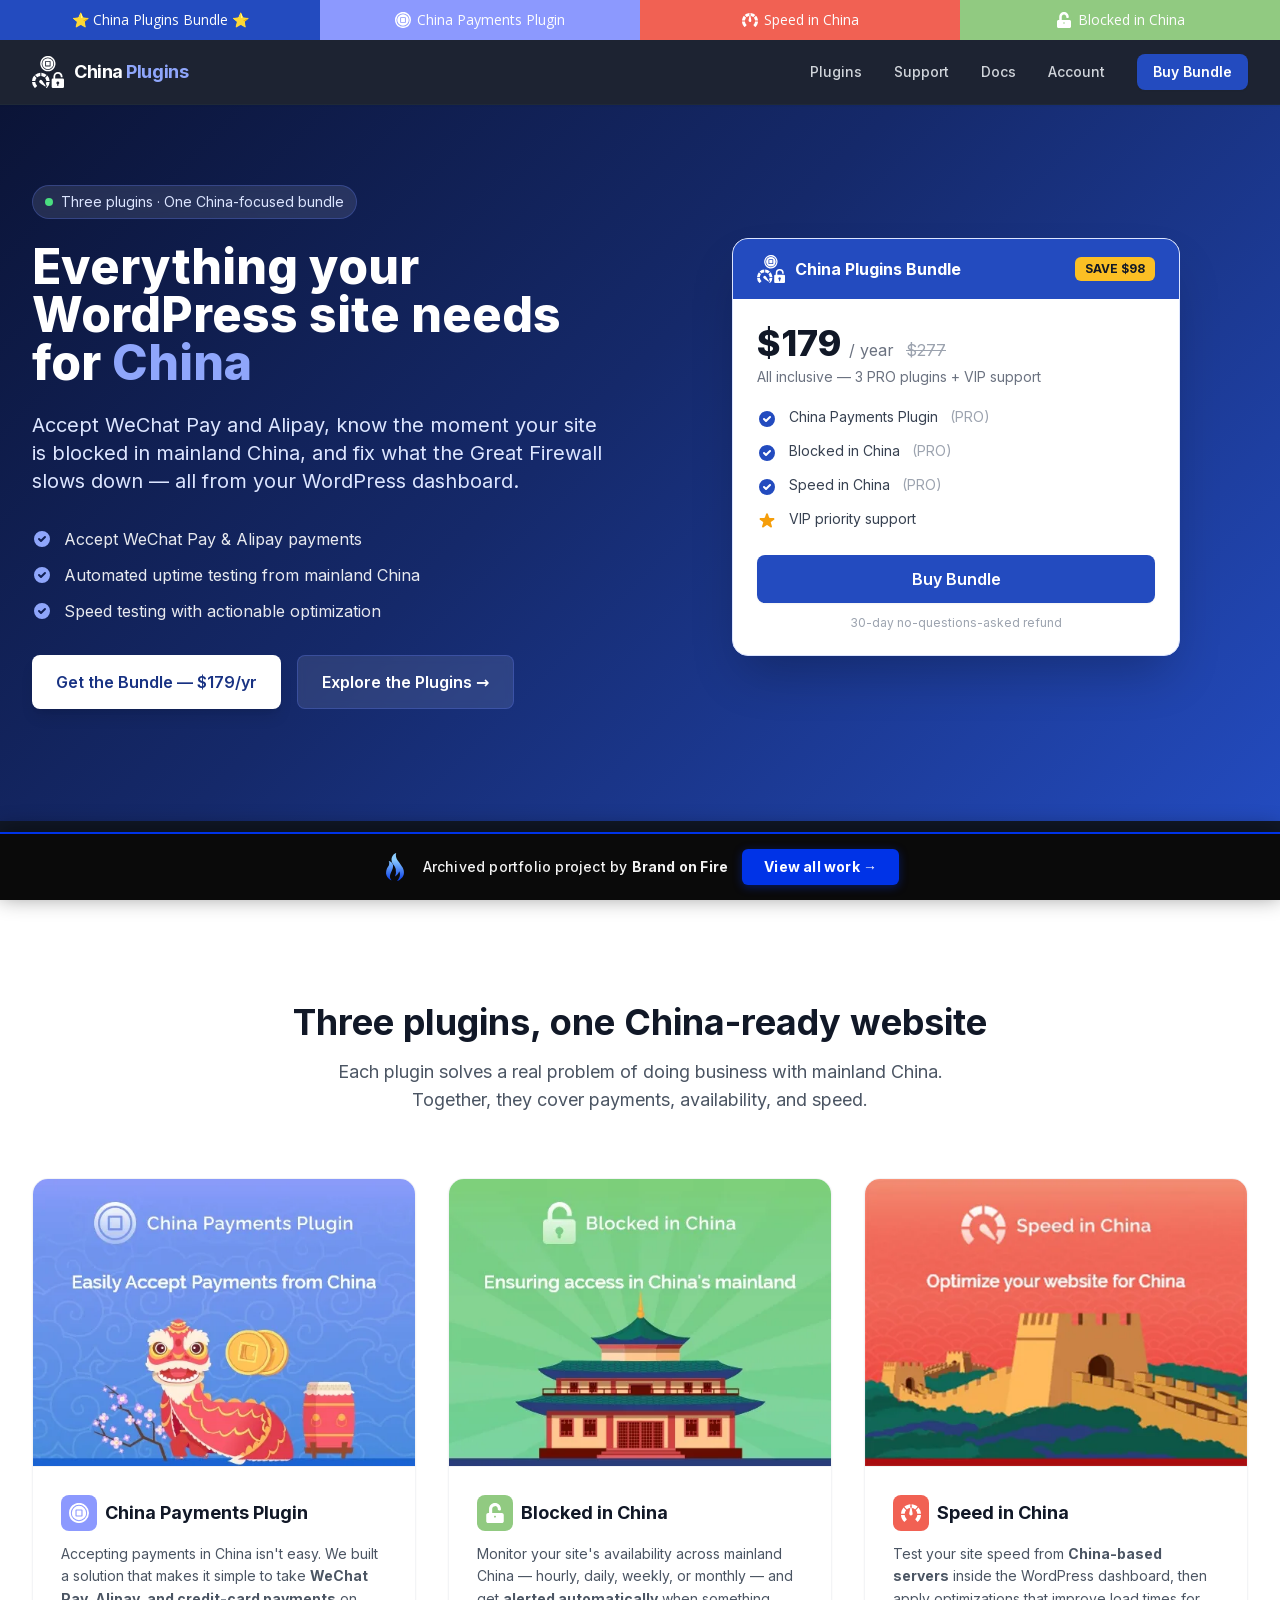
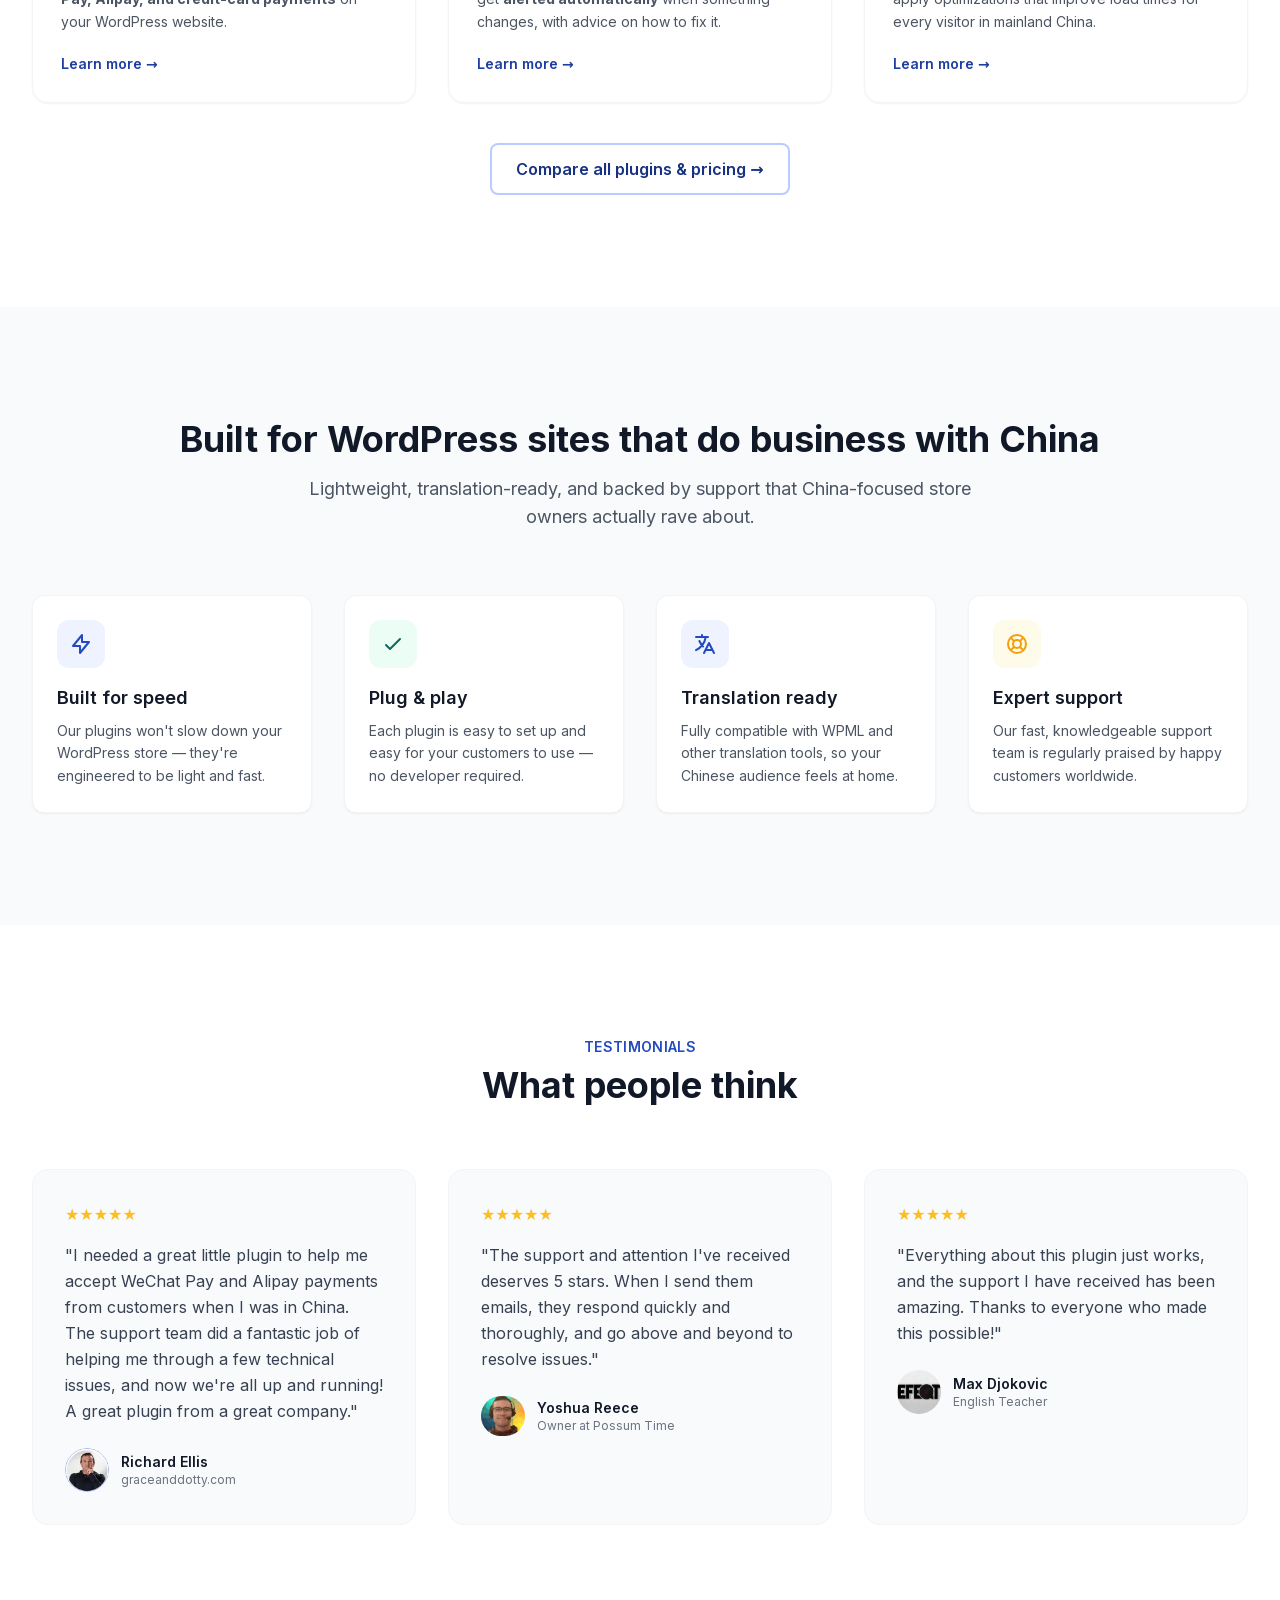
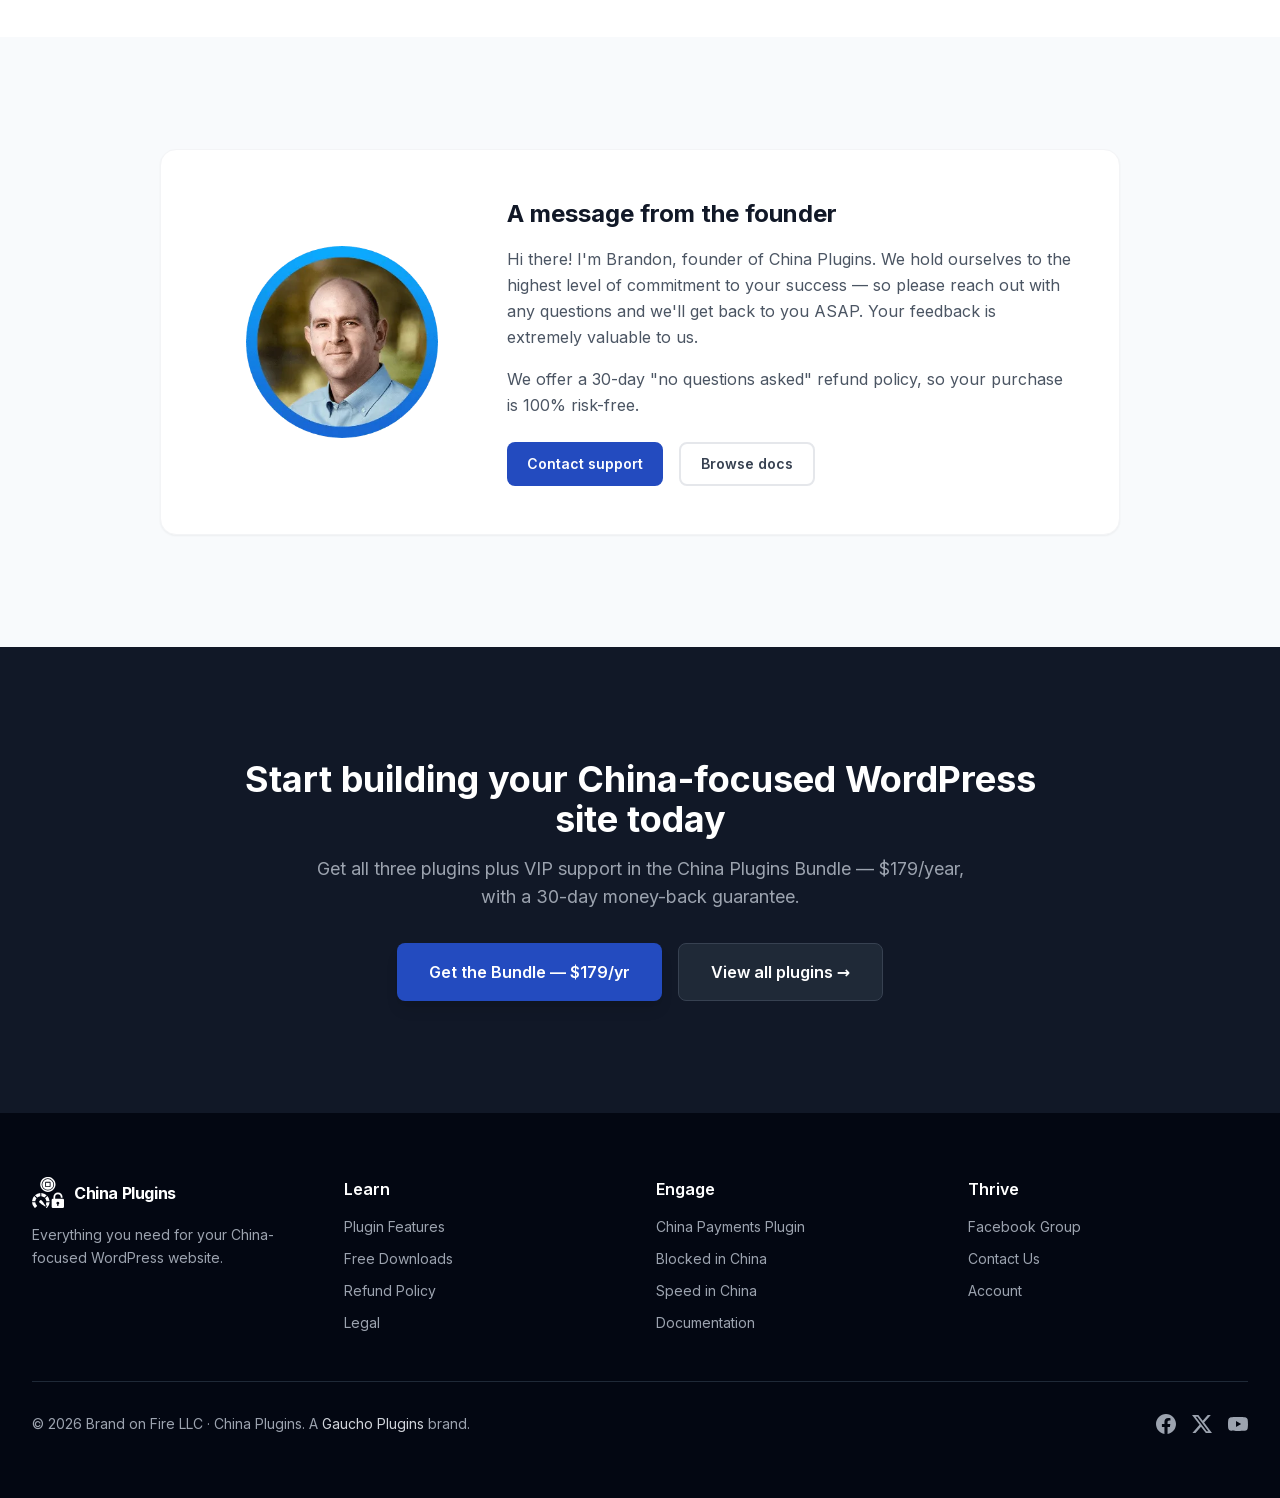
==== commit a8d56427: "Portfolio bar: brandonfire.com theme — flame icon, electric-blue accent, taller, larger button" ====
--- a/index.html
+++ b/index.html
@@ -1 +1 @@
-<!doctype html><html lang="en" class="scroll-smooth" data-bofp="0"><head><meta charset="utf-8"><link rel="icon" href="/assets/img/china-plugins-icon.svg" type="image/svg+xml"><link rel="apple-touch-icon" href="/assets/img/china-plugins-icon.svg"><meta name="viewport" content="width=device-width, initial-scale=1"><title>China Plugins – WeChat Pay, Alipay &amp; China Optimization for WordPress</title><meta name="description" content="Everything your WordPress site needs for China: accept WeChat Pay &amp; Alipay payments, check if your site is blocked in mainland China, and optimize speed behind the Great Firewall. Get all three plugins in one bundle."><meta name="keywords" content="WordPress plugins for China, WeChat Pay WordPress, Alipay WooCommerce, China payment gateway, website blocked in China, China speed test WordPress, China-compliant WordPress"><link rel="canonical" href="/"><meta property="og:type" content="website"><meta property="og:title" content="China Plugins – Everything Your WordPress Site Needs for China"><meta property="og:description" content="Accept WeChat Pay &amp; Alipay, monitor China availability, and optimize speed behind the Great Firewall — three WordPress plugins in one money-saving bundle."><meta property="og:url" content="/"><meta property="og:site_name" content="China Plugins"><meta property="og:image" content="_a/2f5b2069b75f.webp"><meta name="twitter:card" content="summary_large_image"><meta name="twitter:title" content="China Plugins – WeChat Pay, Alipay &amp; China Optimization for WordPress"><meta name="twitter:description" content="Three WordPress plugins for China — payments, availability monitoring, and speed optimization — in one bundle."><meta name="twitter:image" content="_a/2f5b2069b75f.webp"><link rel="stylesheet" href="style.css"><style>[data-bofp="1"]{background-color:rgb(255, 255, 255)!important;color:rgb(31, 41, 55)!important}[data-bofp="2"]{background-color:rgba(17, 24, 39, 0.95)!important;color:rgb(31, 41, 55)!important}[data-bofp="3"]{background-color:rgb(17, 24, 39)!important;color:rgb(31, 41, 55)!important}[data-bofp="4"]{background-color:rgb(255, 255, 255)!important;color:rgb(31, 41, 55)!important}[data-bofp="5"]{background-color:rgb(248, 250, 252)!important;color:rgb(31, 41, 55)!important}[data-bofp="6"]{background-color:rgb(255, 255, 255)!important;color:rgb(31, 41, 55)!important}[data-bofp="7"]{background-color:rgb(248, 250, 252)!important;color:rgb(31, 41, 55)!important}[data-bofp="8"]{background-color:rgb(255, 255, 255)!important;color:rgb(31, 41, 55)!important}[data-bofp="9"]{background-color:rgb(17, 24, 39)!important;color:rgb(31, 41, 55)!important}[data-bofp="10"]{background-color:rgb(3, 7, 18)!important;color:rgb(156, 163, 175)!important}</style><meta name="robots" content="noindex, nofollow"><style id="bof-noform">form,form *,fieldset,fieldset *,input,textarea,select,label.fusion-form-label,.wpcf7,.wpcf7 *,.fusion-form,.fusion-form *,.fusion-contact-form,.fusion-contact-form *,.elementor-form,.elementor-form *,.gform_wrapper,.gform_wrapper *,[class*="contact-form"],[class*="contact-form"] *,[id*="contact-form"],[id*="contact-form"] *{pointer-events:none!important;cursor:default!important;-webkit-user-select:none!important;user-select:none!important}</style></head><body class="font-sans text-gray-800 bg-white antialiased" data-bofp="1"><div class="gp-strip"><a href="index.html" class="gp-s-bundle active">⭐ China Plugins Bundle ⭐</a><a href="https://chinapaymentsplugin.com/" class="gp-s-cpp"><span class="gp-icon"><svg xmlns="http://www.w3.org/2000/svg" viewBox="0 0 55 55"><path fill="#fff" d="M16.8,52.84A27.53,27.53,0,0,1,0,27.5,27.53,27.53,0,0,1,16.8,2.17,27.43,27.43,0,0,1,46.94,8.06a27.47,27.47,0,0,1,0,38.88,27.68,27.68,0,0,1-8.75,5.9,27.58,27.58,0,0,1-21.4,0ZM5,27.5A22.5,22.5,0,1,0,27.5,5,22.52,22.52,0,0,0,5,27.5Zm2.68,0A19.82,19.82,0,1,1,27.5,47.32,19.84,19.84,0,0,1,7.68,27.5Zm10.11-7.88V35.38a1.84,1.84,0,0,0,1.83,1.84H35.38a1.85,1.85,0,0,0,1.84-1.84V19.62a1.85,1.85,0,0,0-1.84-1.84H19.62a1.85,1.85,0,0,0-1.84,1.84h0Zm3.08,14.51V20.87H34.13V34.13Z"></path></svg></span>China Payments Plugin</a><a href="https://speedinchinaplugin.com/" class="gp-s-sic"><span class="gp-icon"><svg xmlns="http://www.w3.org/2000/svg" viewBox="0 0 75 66"><path fill="#fff" d="M12.547,66a1.055,1.055,0,0,1-.2-.02c-.569-.112-.649-.19-1.17-.7L11,65.116a44.951,44.951,0,0,1-7.673-10.9A34.6,34.6,0,0,1,.5,44.948,37.281,37.281,0,0,1,0,40.433H13.87a24.984,24.984,0,0,0,2.054,7.8,32.464,32.464,0,0,0,4.985,7.153,3.564,3.564,0,0,1,.453,1.259,2.631,2.631,0,0,1-.211,1.2l-7.643,7.767A1.607,1.607,0,0,1,12.547,66Zm50-.01a1.7,1.7,0,0,1-1.039-.484L53.848,57.84a2.621,2.621,0,0,1-.211-1.2,3.552,3.552,0,0,1,.453-1.259,32.411,32.411,0,0,0,4.985-7.153,25.185,25.185,0,0,0,2.054-7.8H75v.01a37.9,37.9,0,0,1-.5,4.5,34.6,34.6,0,0,1-2.831,9.27A44.952,44.952,0,0,1,64,65.116c-.11.106-.2.2-.282.277a1.442,1.442,0,0,1-1.029.586A1.027,1.027,0,0,1,62.542,65.99ZM75,35.889H61.069a23.519,23.519,0,0,0-1.48-6.754,29.844,29.844,0,0,0-3.806-6.386L65.57,12.741l.008.008a36.554,36.554,0,0,1,2.386,2.98,36.3,36.3,0,0,1,4.162,7.328A49.716,49.716,0,0,1,75,35.888Zm-61.069,0H0v-.006A49.8,49.8,0,0,1,2.874,23.056a36.315,36.315,0,0,1,4.162-7.328A35.609,35.609,0,0,1,9.43,12.741l9.788,10.008a29.714,29.714,0,0,0-3.806,6.386,23.751,23.751,0,0,0-1.48,6.753Zm8.487-16.271h0L12.6,9.64l.015-.012a79.218,79.218,0,0,1,6.541-4.654A30.831,30.831,0,0,1,23.9,2.64,38.621,38.621,0,0,1,29.85.829,53.184,53.184,0,0,1,35.378,0V4.8a4.075,4.075,0,0,0-.3.921c-.03.157-.751,3.892-1.642,8.6a18.535,18.535,0,0,0-4.528,1.214,31.123,31.123,0,0,0-6.494,4.083Zm30.241,0h0a31.148,31.148,0,0,0-6.495-4.083,18.493,18.493,0,0,0-4.4-1.2C40.8,9.557,40.007,5.809,40,5.771a4.157,4.157,0,0,0-.3-1.078V0h.016a53.828,53.828,0,0,1,5.512.828A38.585,38.585,0,0,1,51.179,2.64a30.8,30.8,0,0,1,4.743,2.333A79.869,79.869,0,0,1,62.477,9.64L52.66,19.618Z"></path><path fill="#fff" d="M24.431,24.4a2.1,2.1,0,0,0,.485-1.524,3.069,3.069,0,0,0-.5-1.326S11.9,2.959,10.866,1.926A6.775,6.775,0,0,0,9.183.6S4.41-1.286,1.672,1.639.382,8.481.382,8.481s-.011.42,1.348,2.2,19.79,13.7,19.79,13.7a3.088,3.088,0,0,0,1.349.592A2.1,2.1,0,0,0,24.431,24.4Z" transform="translate(37.287 44.82) rotate(-135)"></path></svg></span>Speed in China</a><a href="https://blockedinchinaplugin.com/" class="gp-s-bic"><span class="gp-icon"><svg xmlns="http://www.w3.org/2000/svg" viewBox="0 0 448 512"><path fill="#fff" d="M400 256H152V152.9c0-39.6 31.7-72.5 71.3-72.9 40-.4 72.7 32.1 72.7 72v16c0 13.3 10.7 24 24 24h32c13.3 0 24-10.7 24-24v-16C376 68 307.5 0 223.5 0 139.5 0 72 68 72 152v104H48c-26.5 0-48 21.5-48 48v160c0 26.5 21.5 48 48 48h352c26.5 0 48-21.5 48-48V304c0-26.5-21.5-48-48-48zm-176 120c-13.3 0-24-10.7-24-24s10.7-24 24-24 24 10.7 24 24-10.7 24-24 24z"></path></svg></span>Blocked in China</a></div><header class="sticky top-0 z-50 bg-gray-900/95 backdrop-blur-sm border-b border-gray-800 shadow-sm" data-bofp="2"><nav class="max-w-7xl mx-auto px-4 sm:px-6 lg:px-8"><div class="flex items-center justify-between h-16"><a href="index.html" class="flex items-center gap-2.5" aria-label="China Plugins home"><img src="_a/6067b7dea1ad.svg" alt="China Plugins" class="w-8 h-8" decoding="sync"><span class="text-lg font-bold text-white tracking-tight">China <span class="text-brand-300">Plugins</span></span></a><div class="hidden md:flex items-center gap-8"><a href="plugins/index.html" class="text-sm font-medium text-gray-300 hover:text-brand-300 transition-colors">Plugins</a><a href="support/index.html" class="text-sm font-medium text-gray-300 hover:text-brand-300 transition-colors">Support</a><a href="docs/index.html" class="text-sm font-medium text-gray-300 hover:text-brand-300 transition-colors">Docs</a><a href="https://gauchoplugins.com/account/" target="_blank" rel="noopener" class="text-sm font-medium text-gray-300 hover:text-brand-300 transition-colors">Account</a><a href="#" class="buy-bundle inline-flex items-center px-4 py-2 bg-brand-500 text-white text-sm font-semibold rounded-lg hover:bg-brand-600 transition-colors shadow-sm">Buy Bundle</a></div><button id="mobile-menu-btn" class="md:hidden p-2 text-gray-300 hover:text-brand-300" aria-label="Toggle menu"><svg class="w-6 h-6" fill="none" stroke="currentColor" viewBox="0 0 24 24"><path stroke-linecap="round" stroke-linejoin="round" stroke-width="2" d="M4 6h16M4 12h16M4 18h16"></path></svg></button></div><div id="mobile-menu" class="hidden md:hidden pb-4"><div class="flex flex-col gap-3"><a href="plugins/index.html" class="text-sm font-medium text-gray-300 hover:text-brand-300 py-1">Plugins</a><a href="support/index.html" class="text-sm font-medium text-gray-300 hover:text-brand-300 py-1">Support</a><a href="docs/index.html" class="text-sm font-medium text-gray-300 hover:text-brand-300 py-1">Docs</a><a href="https://gauchoplugins.com/account/" target="_blank" rel="noopener" class="text-sm font-medium text-gray-300 hover:text-brand-300 py-1">Account</a><a href="#" class="buy-bundle inline-flex items-center justify-center w-full px-4 py-2 bg-brand-500 text-white text-sm font-semibold rounded-lg mt-2">Buy Bundle</a></div></div></nav></header><main><section class="gradient-hero pt-16 pb-20 lg:pt-20 lg:pb-28"><div class="max-w-7xl mx-auto px-4 sm:px-6 lg:px-8"><div class="grid lg:grid-cols-2 gap-12 items-center"><div class="fade-in"><p class="inline-flex items-center gap-2 px-3 py-1.5 bg-white/10 rounded-full text-sm text-brand-100 mb-6 backdrop-blur-sm border border-brand-400/30"><span class="w-2 h-2 rounded-full bg-green-400 pulse-dot"></span>Three plugins · One China-focused bundle</p><h1 class="text-4xl sm:text-5xl lg:text-6xl font-extrabold text-white leading-tight mb-6">Everything your WordPress site needs for <span class="text-brand-300">China</span></h1><p class="text-lg lg:text-xl text-brand-100 mb-8 max-w-xl leading-relaxed">Accept WeChat Pay and Alipay, know the moment your site is blocked in mainland China, and fix what the Great Firewall slows down — all from your WordPress dashboard.</p><ul class="space-y-3 mb-8"><li class="flex items-center gap-3 text-white/90"><svg class="w-5 h-5 text-brand-300 flex-shrink-0" fill="currentColor" viewBox="0 0 20 20"><path fill-rule="evenodd" d="M10 18a8 8 0 100-16 8 8 0 000 16zm3.707-9.293a1 1 0 00-1.414-1.414L9 10.586 7.707 9.293a1 1 0 00-1.414 1.414l2 2a1 1 0 001.414 0l4-4z" clip-rule="evenodd"></path></svg>Accept WeChat Pay &amp; Alipay payments</li><li class="flex items-center gap-3 text-white/90"><svg class="w-5 h-5 text-brand-300 flex-shrink-0" fill="currentColor" viewBox="0 0 20 20"><path fill-rule="evenodd" d="M10 18a8 8 0 100-16 8 8 0 000 16zm3.707-9.293a1 1 0 00-1.414-1.414L9 10.586 7.707 9.293a1 1 0 00-1.414 1.414l2 2a1 1 0 001.414 0l4-4z" clip-rule="evenodd"></path></svg>Automated uptime testing from mainland China</li><li class="flex items-center gap-3 text-white/90"><svg class="w-5 h-5 text-brand-300 flex-shrink-0" fill="currentColor" viewBox="0 0 20 20"><path fill-rule="evenodd" d="M10 18a8 8 0 100-16 8 8 0 000 16zm3.707-9.293a1 1 0 00-1.414-1.414L9 10.586 7.707 9.293a1 1 0 00-1.414 1.414l2 2a1 1 0 001.414 0l4-4z" clip-rule="evenodd"></path></svg>Speed testing with actionable optimization</li></ul><div class="flex flex-col sm:flex-row gap-4"><a href="#" class="buy-bundle inline-flex items-center justify-center px-6 py-3.5 bg-white text-brand-700 font-semibold rounded-lg hover:bg-gray-100 transition-colors shadow-lg text-base">Get the Bundle — $179/yr</a><a href="plugins/index.html" class="inline-flex items-center justify-center px-6 py-3.5 bg-white/10 text-white font-semibold rounded-lg hover:bg-white/20 transition-colors border border-brand-400/30 text-base backdrop-blur-sm">Explore the Plugins →</a></div></div><div class="fade-in"><div class="bg-white rounded-2xl shadow-2xl border border-brand-100 overflow-hidden max-w-md mx-auto lg:ml-auto"><div class="bg-brand-500 px-6 py-4 flex items-center justify-between"><div class="flex items-center gap-2.5"><img src="_a/6067b7dea1ad.svg" alt="" class="w-7 h-7" decoding="sync"><span class="text-white font-bold">China Plugins Bundle</span></div><span class="px-2.5 py-1 rounded-md text-xs font-bold bg-gold-400 text-gray-900">SAVE $98</span></div><div class="p-6"><div class="flex items-baseline gap-2 mb-1"><span class="text-4xl font-extrabold text-gray-900">$179</span><span class="text-gray-500">/ year</span><span class="text-gray-400 line-through ml-1">$277</span></div><p class="text-sm text-gray-500 mb-5">All inclusive — 3 PRO plugins + VIP support</p><ul class="space-y-3 mb-6"><li class="flex items-start gap-3 text-sm text-gray-700"><svg class="w-5 h-5 text-brand-500 flex-shrink-0 mt-0.5" fill="currentColor" viewBox="0 0 20 20"><path fill-rule="evenodd" d="M10 18a8 8 0 100-16 8 8 0 000 16zm3.707-9.293a1 1 0 00-1.414-1.414L9 10.586 7.707 9.293a1 1 0 00-1.414 1.414l2 2a1 1 0 001.414 0l4-4z" clip-rule="evenodd"></path></svg>China Payments Plugin <span class="text-gray-400">(PRO)</span></li><li class="flex items-start gap-3 text-sm text-gray-700"><svg class="w-5 h-5 text-brand-500 flex-shrink-0 mt-0.5" fill="currentColor" viewBox="0 0 20 20"><path fill-rule="evenodd" d="M10 18a8 8 0 100-16 8 8 0 000 16zm3.707-9.293a1 1 0 00-1.414-1.414L9 10.586 7.707 9.293a1 1 0 00-1.414 1.414l2 2a1 1 0 001.414 0l4-4z" clip-rule="evenodd"></path></svg>Blocked in China <span class="text-gray-400">(PRO)</span></li><li class="flex items-start gap-3 text-sm text-gray-700"><svg class="w-5 h-5 text-brand-500 flex-shrink-0 mt-0.5" fill="currentColor" viewBox="0 0 20 20"><path fill-rule="evenodd" d="M10 18a8 8 0 100-16 8 8 0 000 16zm3.707-9.293a1 1 0 00-1.414-1.414L9 10.586 7.707 9.293a1 1 0 00-1.414 1.414l2 2a1 1 0 001.414 0l4-4z" clip-rule="evenodd"></path></svg>Speed in China <span class="text-gray-400">(PRO)</span></li><li class="flex items-start gap-3 text-sm text-gray-700"><svg class="w-5 h-5 text-gold-500 flex-shrink-0 mt-0.5" fill="currentColor" viewBox="0 0 20 20"><path d="M9.049 2.927c.3-.921 1.603-.921 1.902 0l1.07 3.292a1 1 0 00.95.69h3.462c.969 0 1.371 1.24.588 1.81l-2.8 2.034a1 1 0 00-.364 1.118l1.07 3.292c.3.921-.755 1.688-1.54 1.118l-2.8-2.034a1 1 0 00-1.175 0l-2.8 2.034c-.784.57-1.838-.197-1.539-1.118l1.07-3.292a1 1 0 00-.364-1.118L2.98 8.72c-.783-.57-.38-1.81.588-1.81h3.461a1 1 0 00.951-.69l1.07-3.292z"></path></svg>VIP priority support</li></ul><a href="#" class="buy-bundle block w-full text-center px-6 py-3 bg-brand-500 text-white font-semibold rounded-lg hover:bg-brand-600 transition-colors shadow-sm">Buy Bundle</a><p class="text-center text-xs text-gray-400 mt-3">30-day no-questions-asked refund</p></div></div></div></div></div></section><section class="bg-gray-900 border-b border-gray-800 py-6" data-bofp="3"><div class="max-w-7xl mx-auto px-4 sm:px-6 lg:px-8"><div class="flex flex-wrap items-center justify-center gap-6 lg:gap-16 text-sm text-gray-400"><div class="flex items-center gap-2"><span class="text-brand-300 font-semibold">10,000+</span> active installs</div><div class="flex items-center gap-2"><span class="text-brand-300 font-medium">WeChat Pay</span> &amp; <span class="text-brand-300 font-medium">Alipay</span></div><div>Tested from <span class="text-brand-300 font-medium">mainland China</span></div><div class="flex items-center gap-2"><span class="text-brand-300 font-medium">WPML</span> translation-ready</div></div></div></section><section class="py-20 lg:py-28 bg-white" id="plugins" data-bofp="4"><div class="max-w-7xl mx-auto px-4 sm:px-6 lg:px-8"><div class="text-center mb-16"><h2 class="text-3xl sm:text-4xl font-bold text-gray-900 mb-4">Three plugins, one China-ready website</h2><p class="text-lg text-gray-600 max-w-2xl mx-auto">Each plugin solves a real problem of doing business with mainland China. Together, they cover payments, availability, and speed.</p></div><div class="grid lg:grid-cols-3 gap-8"><div class="bg-white rounded-2xl border border-gray-100 card-hover shadow-sm overflow-hidden flex flex-col"><img src="_a/2f5b2069b75f.webp" alt="China Payments Plugin — WeChat Pay and Alipay checkout in WordPress" width="640" height="360" class="w-full h-44 object-cover object-top border-b border-gray-100" decoding="sync"><div class="p-7 flex flex-col flex-grow"><div class="flex items-center gap-2 mb-3"><span class="w-9 h-9 rounded-lg flex items-center justify-center" style="background:#8C99FE"><svg class="w-5 h-5" fill="#fff" viewBox="0 0 55 55"><path fill="#fff" d="M16.8,52.84A27.53,27.53,0,0,1,0,27.5,27.53,27.53,0,0,1,16.8,2.17,27.43,27.43,0,0,1,46.94,8.06a27.47,27.47,0,0,1,0,38.88,27.68,27.68,0,0,1-8.75,5.9,27.58,27.58,0,0,1-21.4,0ZM5,27.5A22.5,22.5,0,1,0,27.5,5,22.52,22.52,0,0,0,5,27.5Zm2.68,0A19.82,19.82,0,1,1,27.5,47.32,19.84,19.84,0,0,1,7.68,27.5Zm10.11-7.88V35.38a1.84,1.84,0,0,0,1.83,1.84H35.38a1.85,1.85,0,0,0,1.84-1.84V19.62a1.85,1.85,0,0,0-1.84-1.84H19.62a1.85,1.85,0,0,0-1.84,1.84h0Zm3.08,14.51V20.87H34.13V34.13Z"></path></svg></span><h3 class="text-lg font-bold text-gray-900">China Payments Plugin</h3></div><p class="text-gray-600 text-sm leading-relaxed mb-5 flex-grow">Accepting payments in China isn't easy. We built a solution that makes it simple to take <strong>WeChat Pay, Alipay, and credit-card payments</strong> on your WordPress website.</p><a href="https://chinapaymentsplugin.com/?utm_source=chinaplugins&amp;utm_medium=learn-more&amp;utm_campaign=bundle" target="_blank" rel="noopener" class="text-sm font-semibold text-brand-600 hover:text-brand-700">Learn more →</a></div></div><div class="bg-white rounded-2xl border border-gray-100 card-hover shadow-sm overflow-hidden flex flex-col"><img src="_a/512d75eb6cff.webp" alt="Blocked in China — checking WordPress site availability across mainland China regions" width="640" height="360" class="w-full h-44 object-cover object-top border-b border-gray-100" decoding="sync"><div class="p-7 flex flex-col flex-grow"><div class="flex items-center gap-2 mb-3"><span class="w-9 h-9 rounded-lg flex items-center justify-center" style="background:#91CA81"><svg class="w-5 h-5" fill="#fff" viewBox="0 0 448 512"><path fill="#fff" d="M400 256H152V152.9c0-39.6 31.7-72.5 71.3-72.9 40-.4 72.7 32.1 72.7 72v16c0 13.3 10.7 24 24 24h32c13.3 0 24-10.7 24-24v-16C376 68 307.5 0 223.5 0 139.5 0 72 68 72 152v104H48c-26.5 0-48 21.5-48 48v160c0 26.5 21.5 48 48 48h352c26.5 0 48-21.5 48-48V304c0-26.5-21.5-48-48-48zm-176 120c-13.3 0-24-10.7-24-24s10.7-24 24-24 24 10.7 24 24-10.7 24-24 24z"></path></svg></span><h3 class="text-lg font-bold text-gray-900">Blocked in China</h3></div><p class="text-gray-600 text-sm leading-relaxed mb-5 flex-grow">Monitor your site's availability across mainland China — hourly, daily, weekly, or monthly — and get <strong>alerted automatically</strong> when something changes, with advice on how to fix it.</p><a href="https://blockedinchinaplugin.com/?utm_source=chinaplugins&amp;utm_medium=learn-more&amp;utm_campaign=bundle" target="_blank" rel="noopener" class="text-sm font-semibold text-brand-600 hover:text-brand-700">Learn more →</a></div></div><div class="bg-white rounded-2xl border border-gray-100 card-hover shadow-sm overflow-hidden flex flex-col"><img src="_a/c743f02523ca.webp" alt="Speed in China — WordPress speed test results from mainland China servers" width="640" height="360" class="w-full h-44 object-cover object-top border-b border-gray-100" decoding="sync"><div class="p-7 flex flex-col flex-grow"><div class="flex items-center gap-2 mb-3"><span class="w-9 h-9 rounded-lg flex items-center justify-center" style="background:#F16153"><svg class="w-5 h-5" fill="#fff" viewBox="0 0 75 66"><path fill="#fff" d="M12.547,66a1.055,1.055,0,0,1-.2-.02c-.569-.112-.649-.19-1.17-.7L11,65.116a44.951,44.951,0,0,1-7.673-10.9A34.6,34.6,0,0,1,.5,44.948,37.281,37.281,0,0,1,0,40.433H13.87a24.984,24.984,0,0,0,2.054,7.8,32.464,32.464,0,0,0,4.985,7.153,3.564,3.564,0,0,1,.453,1.259,2.631,2.631,0,0,1-.211,1.2l-7.643,7.767A1.607,1.607,0,0,1,12.547,66Zm50-.01a1.7,1.7,0,0,1-1.039-.484L53.848,57.84a2.621,2.621,0,0,1-.211-1.2,3.552,3.552,0,0,1,.453-1.259,32.411,32.411,0,0,0,4.985-7.153,25.185,25.185,0,0,0,2.054-7.8H75v.01a37.9,37.9,0,0,1-.5,4.5,34.6,34.6,0,0,1-2.831,9.27A44.952,44.952,0,0,1,64,65.116c-.11.106-.2.2-.282.277a1.442,1.442,0,0,1-1.029.586A1.027,1.027,0,0,1,62.542,65.99ZM75,35.889H61.069a23.519,23.519,0,0,0-1.48-6.754,29.844,29.844,0,0,0-3.806-6.386L65.57,12.741l.008.008a36.554,36.554,0,0,1,2.386,2.98,36.3,36.3,0,0,1,4.162,7.328A49.716,49.716,0,0,1,75,35.888Zm-61.069,0H0v-.006A49.8,49.8,0,0,1,2.874,23.056a36.315,36.315,0,0,1,4.162-7.328A35.609,35.609,0,0,1,9.43,12.741l9.788,10.008a29.714,29.714,0,0,0-3.806,6.386,23.751,23.751,0,0,0-1.48,6.753Zm8.487-16.271h0L12.6,9.64l.015-.012a79.218,79.218,0,0,1,6.541-4.654A30.831,30.831,0,0,1,23.9,2.64,38.621,38.621,0,0,1,29.85.829,53.184,53.184,0,0,1,35.378,0V4.8a4.075,4.075,0,0,0-.3.921c-.03.157-.751,3.892-1.642,8.6a18.535,18.535,0,0,0-4.528,1.214,31.123,31.123,0,0,0-6.494,4.083Zm30.241,0h0a31.148,31.148,0,0,0-6.495-4.083,18.493,18.493,0,0,0-4.4-1.2C40.8,9.557,40.007,5.809,40,5.771a4.157,4.157,0,0,0-.3-1.078V0h.016a53.828,53.828,0,0,1,5.512.828A38.585,38.585,0,0,1,51.179,2.64a30.8,30.8,0,0,1,4.743,2.333A79.869,79.869,0,0,1,62.477,9.64L52.66,19.618Z"></path><path fill="#fff" d="M24.431,24.4a2.1,2.1,0,0,0,.485-1.524,3.069,3.069,0,0,0-.5-1.326S11.9,2.959,10.866,1.926A6.775,6.775,0,0,0,9.183.6S4.41-1.286,1.672,1.639.382,8.481.382,8.481s-.011.42,1.348,2.2,19.79,13.7,19.79,13.7a3.088,3.088,0,0,0,1.349.592A2.1,2.1,0,0,0,24.431,24.4Z" transform="translate(37.287 44.82) rotate(-135)"></path></svg></span><h3 class="text-lg font-bold text-gray-900">Speed in China</h3></div><p class="text-gray-600 text-sm leading-relaxed mb-5 flex-grow">Test your site speed from <strong>China-based servers</strong> inside the WordPress dashboard, then apply optimizations that improve load times for every visitor in mainland China.</p><a href="https://speedinchinaplugin.com/?utm_source=chinaplugins&amp;utm_medium=learn-more&amp;utm_campaign=bundle" target="_blank" rel="noopener" class="text-sm font-semibold text-brand-600 hover:text-brand-700">Learn more →</a></div></div></div><div class="text-center mt-10"><a href="plugins/index.html" class="inline-flex items-center px-6 py-3 border-2 border-brand-200 text-brand-700 font-semibold rounded-lg hover:bg-brand-50 transition-colors">Compare all plugins &amp; pricing →</a></div></div></section><section class="py-20 lg:py-28 bg-surface-50" data-bofp="5"><div class="max-w-7xl mx-auto px-4 sm:px-6 lg:px-8"><div class="text-center mb-16"><h2 class="text-3xl sm:text-4xl font-bold text-gray-900 mb-4">Built for WordPress sites that do business with China</h2><p class="text-lg text-gray-600 max-w-2xl mx-auto">Lightweight, translation-ready, and backed by support that China-focused store owners actually rave about.</p></div><div class="grid sm:grid-cols-2 lg:grid-cols-4 gap-6 lg:gap-8"><div class="bg-white rounded-xl p-6 border border-gray-100 card-hover shadow-sm"><div class="w-12 h-12 bg-brand-50 rounded-xl flex items-center justify-center mb-4"><svg class="w-6 h-6 text-brand-500" fill="none" stroke="currentColor" viewBox="0 0 24 24"><path stroke-linecap="round" stroke-linejoin="round" stroke-width="2" d="M13 10V3L4 14h7v7l9-11h-7z"></path></svg></div><h3 class="text-lg font-semibold text-gray-900 mb-2">Built for speed</h3><p class="text-gray-600 text-sm leading-relaxed">Our plugins won't slow down your WordPress store — they're engineered to be light and fast.</p></div><div class="bg-white rounded-xl p-6 border border-gray-100 card-hover shadow-sm"><div class="w-12 h-12 bg-teal-50 rounded-xl flex items-center justify-center mb-4"><svg class="w-6 h-6 text-teal-500" fill="none" stroke="currentColor" viewBox="0 0 24 24"><path stroke-linecap="round" stroke-linejoin="round" stroke-width="2" d="M5 13l4 4L19 7"></path></svg></div><h3 class="text-lg font-semibold text-gray-900 mb-2">Plug &amp; play</h3><p class="text-gray-600 text-sm leading-relaxed">Each plugin is easy to set up and easy for your customers to use — no developer required.</p></div><div class="bg-white rounded-xl p-6 border border-gray-100 card-hover shadow-sm"><div class="w-12 h-12 bg-brand-50 rounded-xl flex items-center justify-center mb-4"><svg class="w-6 h-6 text-brand-500" fill="none" stroke="currentColor" viewBox="0 0 24 24"><path stroke-linecap="round" stroke-linejoin="round" stroke-width="2" d="M3 5h12M9 3v2m1.048 9.5A18.022 18.022 0 016.412 9m6.088 9h7M11 21l5-10 5 10M12.751 5C11.783 10.77 8.07 15.61 3 18.129"></path></svg></div><h3 class="text-lg font-semibold text-gray-900 mb-2">Translation ready</h3><p class="text-gray-600 text-sm leading-relaxed">Fully compatible with WPML and other translation tools, so your Chinese audience feels at home.</p></div><div class="bg-white rounded-xl p-6 border border-gray-100 card-hover shadow-sm"><div class="w-12 h-12 bg-gold-50 rounded-xl flex items-center justify-center mb-4"><svg class="w-6 h-6 text-gold-500" fill="none" stroke="currentColor" viewBox="0 0 24 24"><path stroke-linecap="round" stroke-linejoin="round" stroke-width="2" d="M18.364 5.636l-3.536 3.536m0 5.656l3.536 3.536M9.172 9.172L5.636 5.636m3.536 9.192l-3.536 3.536M21 12a9 9 0 11-18 0 9 9 0 0118 0zm-5 0a4 4 0 11-8 0 4 4 0 018 0z"></path></svg></div><h3 class="text-lg font-semibold text-gray-900 mb-2">Expert support</h3><p class="text-gray-600 text-sm leading-relaxed">Our fast, knowledgeable support team is regularly praised by happy customers worldwide.</p></div></div></div></section><section class="py-20 lg:py-28 bg-white" data-bofp="6"><div class="max-w-7xl mx-auto px-4 sm:px-6 lg:px-8"><div class="text-center mb-16"><p class="text-sm font-semibold text-brand-500 uppercase tracking-wide mb-2">Testimonials</p><h2 class="text-3xl sm:text-4xl font-bold text-gray-900">What people think</h2></div><div class="grid md:grid-cols-3 gap-8"><figure class="bg-surface-50 rounded-2xl p-8 border border-gray-100"><div class="flex gap-1 mb-4 text-gold-400">★★★★★</div><blockquote class="text-gray-700 leading-relaxed mb-6">"I needed a great little plugin to help me accept WeChat Pay and Alipay payments from customers when I was in China. The support team did a fantastic job of helping me through a few technical issues, and now we're all up and running! A great plugin from a great company."</blockquote><figcaption class="flex items-center gap-3"><img src="_a/8b23d26510ea.webp" alt="Richard Ellis" width="44" height="44" class="w-11 h-11 rounded-full object-cover" decoding="sync"><span><span class="block font-semibold text-gray-900 text-sm">Richard Ellis</span><span class="block text-gray-500 text-xs">graceanddotty.com</span></span></figcaption></figure><figure class="bg-surface-50 rounded-2xl p-8 border border-gray-100"><div class="flex gap-1 mb-4 text-gold-400">★★★★★</div><blockquote class="text-gray-700 leading-relaxed mb-6">"The support and attention I've received deserves 5 stars. When I send them emails, they respond quickly and thoroughly, and go above and beyond to resolve issues."</blockquote><figcaption class="flex items-center gap-3"><img src="_a/dd78b218b23b.webp" alt="Yoshua Reece" width="44" height="44" class="w-11 h-11 rounded-full object-cover" decoding="sync"><span><span class="block font-semibold text-gray-900 text-sm">Yoshua Reece</span><span class="block text-gray-500 text-xs">Owner at Possum Time</span></span></figcaption></figure><figure class="bg-surface-50 rounded-2xl p-8 border border-gray-100"><div class="flex gap-1 mb-4 text-gold-400">★★★★★</div><blockquote class="text-gray-700 leading-relaxed mb-6">"Everything about this plugin just works, and the support I have received has been amazing. Thanks to everyone who made this possible!"</blockquote><figcaption class="flex items-center gap-3"><img src="_a/1dc4b0bb4832.webp" alt="Max Djokovic" width="44" height="44" class="w-11 h-11 rounded-full object-cover" decoding="sync"><span><span class="block font-semibold text-gray-900 text-sm">Max Djokovic</span><span class="block text-gray-500 text-xs">English Teacher</span></span></figcaption></figure></div></div></section><section class="py-20 lg:py-28 bg-surface-50" data-bofp="7"><div class="max-w-5xl mx-auto px-4 sm:px-6 lg:px-8"><div class="bg-white rounded-2xl p-8 lg:p-12 border border-gray-100 shadow-sm grid md:grid-cols-3 gap-8 items-center" data-bofp="8"><div class="md:col-span-1 flex justify-center"><img src="_a/25513d915ea3.webp" alt="Brandon, founder of China Plugins" width="240" height="240" class="w-48 h-48 object-contain" decoding="sync"></div><div class="md:col-span-2"><h3 class="text-2xl font-bold text-gray-900 mb-4">A message from the founder</h3><p class="text-gray-600 leading-relaxed mb-4">Hi there! I'm Brandon, founder of China Plugins. We hold ourselves to the highest level of commitment to your success — so please reach out with any questions and we'll get back to you ASAP. Your feedback is extremely valuable to us.</p><p class="text-gray-600 leading-relaxed mb-6">We offer a 30-day "no questions asked" refund policy, so your purchase is 100% risk-free.</p><div class="flex flex-wrap gap-4"><a href="support/index.html" class="inline-flex items-center px-5 py-2.5 bg-brand-500 text-white text-sm font-semibold rounded-lg hover:bg-brand-600 transition-colors">Contact support</a><a href="docs/index.html" class="inline-flex items-center px-5 py-2.5 border-2 border-gray-200 text-gray-700 text-sm font-semibold rounded-lg hover:border-brand-300 hover:text-brand-600 transition-colors">Browse docs</a></div></div></div></div></section><section class="py-20 lg:py-28 bg-gray-900" data-bofp="9"><div class="max-w-4xl mx-auto px-4 sm:px-6 lg:px-8 text-center"><h2 class="text-3xl sm:text-4xl font-bold text-white mb-4">Start building your China-focused WordPress site today</h2><p class="text-lg text-gray-400 mb-8 max-w-2xl mx-auto">Get all three plugins plus VIP support in the China Plugins Bundle — $179/year, with a 30-day money-back guarantee.</p><div class="flex flex-col sm:flex-row gap-4 justify-center"><a href="#" class="buy-bundle inline-flex items-center justify-center px-8 py-4 bg-brand-500 text-white font-semibold rounded-lg hover:bg-brand-600 transition-colors shadow-lg text-base">Get the Bundle — $179/yr</a><a href="plugins/index.html" class="inline-flex items-center justify-center px-8 py-4 bg-gray-800 text-white font-semibold rounded-lg hover:bg-gray-700 transition-colors border border-gray-700 text-base">View all plugins →</a></div></div></section></main><footer class="bg-gray-950 text-gray-400 py-16" data-bofp="10"><div class="max-w-7xl mx-auto px-4 sm:px-6 lg:px-8"><div class="grid sm:grid-cols-2 lg:grid-cols-4 gap-8 mb-12"><div class="sm:col-span-2 lg:col-span-1"><div class="flex items-center gap-2.5 mb-4"><img src="_a/6067b7dea1ad.svg" alt="China Plugins" class="w-8 h-8" decoding="sync"><span class="text-base font-bold text-white tracking-tight">China Plugins</span></div><p class="text-sm leading-relaxed">Everything you need for your China-focused WordPress website.</p></div><div><h4 class="text-white font-semibold mb-4">Learn</h4><ul class="space-y-3 text-sm"><li><a href="plugins/index.html" class="hover:text-brand-300 transition-colors">Plugin Features</a></li><li><a href="free-downloads/index.html" class="hover:text-brand-300 transition-colors">Free Downloads</a></li><li><a href="https://freemius.com/bundle/7215/china-plugins-bundle/legal/eula/#refund_policy" target="_blank" rel="noopener" class="hover:text-brand-300 transition-colors">Refund Policy</a></li><li><a href="legal/index.html" class="hover:text-brand-300 transition-colors">Legal</a></li></ul></div><div><h4 class="text-white font-semibold mb-4">Engage</h4><ul class="space-y-3 text-sm"><li><a href="https://chinapaymentsplugin.com/?utm_source=chinaplugins&amp;utm_medium=footer&amp;utm_campaign=bundle" target="_blank" rel="noopener" class="hover:text-brand-300 transition-colors">China Payments Plugin</a></li><li><a href="https://blockedinchinaplugin.com/?utm_source=chinaplugins&amp;utm_medium=footer&amp;utm_campaign=bundle" target="_blank" rel="noopener" class="hover:text-brand-300 transition-colors">Blocked in China</a></li><li><a href="https://speedinchinaplugin.com/?utm_source=chinaplugins&amp;utm_medium=footer&amp;utm_campaign=bundle" target="_blank" rel="noopener" class="hover:text-brand-300 transition-colors">Speed in China</a></li><li><a href="docs/index.html" class="hover:text-brand-300 transition-colors">Documentation</a></li></ul></div><div><h4 class="text-white font-semibold mb-4">Thrive</h4><ul class="space-y-3 text-sm"><li><a href="https://www.facebook.com/groups/559064778784087" target="_blank" rel="noopener" class="hover:text-brand-300 transition-colors">Facebook Group</a></li><li><a href="support/index.html" class="hover:text-brand-300 transition-colors">Contact Us</a></li><li><a href="https://gauchoplugins.com/account/" target="_blank" rel="noopener" class="hover:text-brand-300 transition-colors">Account</a></li></ul></div></div><div class="border-t border-gray-800 pt-8 flex flex-col sm:flex-row items-center justify-between gap-4 text-sm"><p>© 2026 Brand on Fire LLC · China Plugins. A <a href="https://gauchoplugins.com/" target="_blank" rel="noopener" class="text-gray-300 hover:text-brand-300">Gaucho Plugins</a> brand.</p><div class="flex items-center gap-4"><a href="https://www.facebook.com/chinawordpressplugins" target="_blank" rel="noopener" aria-label="Facebook" class="hover:text-brand-300 transition-colors"><svg class="w-5 h-5" fill="currentColor" viewBox="0 0 24 24"><path d="M24 12.07C24 5.4 18.63 0 12 0S0 5.4 0 12.07c0 6.03 4.39 11.03 10.13 11.93v-8.44H7.08v-3.49h3.05V9.41c0-3.02 1.79-4.69 4.53-4.69 1.31 0 2.68.24 2.68.24v2.97h-1.51c-1.49 0-1.96.93-1.96 1.89v2.25h3.33l-.53 3.49h-2.8v8.44C19.61 23.1 24 18.1 24 12.07z"></path></svg></a><a href="https://twitter.com/chinaplugins/" target="_blank" rel="noopener" aria-label="X" class="hover:text-brand-300 transition-colors"><svg class="w-5 h-5" fill="currentColor" viewBox="0 0 24 24"><path d="M18.9 1.15h3.68l-8.04 9.19L24 22.85h-7.41l-5.8-7.58-6.64 7.58H.46l8.6-9.83L0 1.15h7.6l5.24 6.93 6.06-6.93zm-1.29 19.5h2.04L6.49 3.24H4.3L17.61 20.65z"></path></svg></a><a href="https://www.youtube.com/channel/UCDIBS2Tqqpv2OKZA_QSCBDg" target="_blank" rel="noopener" aria-label="YouTube" class="hover:text-brand-300 transition-colors"><svg class="w-5 h-5" fill="currentColor" viewBox="0 0 24 24"><path d="M23.5 6.2a3.02 3.02 0 00-2.12-2.14C19.5 3.55 12 3.55 12 3.55s-7.5 0-9.38.51A3.02 3.02 0 00.5 6.2C0 8.07 0 12 0 12s0 3.93.5 5.8a3.02 3.02 0 002.12 2.14c1.88.51 9.38.51 9.38.51s7.5 0 9.38-.51a3.02 3.02 0 002.12-2.14C24 15.93 24 12 24 12s0-3.93-.5-5.8zM9.6 15.6V8.4l6.2 3.6-6.2 3.6z"></path></svg></a></div></div></div></footer><div class="fomo-popup" role="status" aria-live="polite"></div><!-- bof-portfolio-bar --><a href="https://brandonfire.com/portfolio/" id="bof-portfolio-bar" rel="noopener" style="position:fixed;left:0;right:0;bottom:0;z-index:2147483647;display:flex;align-items:center;justify-content:center;gap:10px;flex-wrap:wrap;background:#14181c;color:#ffffff !important;font-family:-apple-system,BlinkMacSystemFont,'Segoe UI',Roboto,Helvetica,Arial,sans-serif;font-size:13px;font-weight:500;line-height:1;letter-spacing:.2px;padding:11px 16px;text-decoration:none !important;box-shadow:0 -2px 14px rgba(0,0,0,.28);border-top:2px solid #e2542c;box-sizing:border-box;"><span style="opacity:.92;color:#fff;">Archived portfolio project by <strong style="font-weight:700;color:#fff;">Brand&nbsp;on&nbsp;Fire</strong></span><span style="background:#e2542c;color:#fff;padding:6px 12px;border-radius:4px;font-weight:600;white-space:nowrap;">View&nbsp;all&nbsp;work&nbsp;&rarr;</span></a><!-- /bof-portfolio-bar --></body></html>+<!doctype html><html lang="en" class="scroll-smooth" data-bofp="0"><head><meta charset="utf-8"><link rel="icon" href="/assets/img/china-plugins-icon.svg" type="image/svg+xml"><link rel="apple-touch-icon" href="/assets/img/china-plugins-icon.svg"><meta name="viewport" content="width=device-width, initial-scale=1"><title>China Plugins – WeChat Pay, Alipay &amp; China Optimization for WordPress</title><meta name="description" content="Everything your WordPress site needs for China: accept WeChat Pay &amp; Alipay payments, check if your site is blocked in mainland China, and optimize speed behind the Great Firewall. Get all three plugins in one bundle."><meta name="keywords" content="WordPress plugins for China, WeChat Pay WordPress, Alipay WooCommerce, China payment gateway, website blocked in China, China speed test WordPress, China-compliant WordPress"><link rel="canonical" href="/"><meta property="og:type" content="website"><meta property="og:title" content="China Plugins – Everything Your WordPress Site Needs for China"><meta property="og:description" content="Accept WeChat Pay &amp; Alipay, monitor China availability, and optimize speed behind the Great Firewall — three WordPress plugins in one money-saving bundle."><meta property="og:url" content="/"><meta property="og:site_name" content="China Plugins"><meta property="og:image" content="_a/2f5b2069b75f.webp"><meta name="twitter:card" content="summary_large_image"><meta name="twitter:title" content="China Plugins – WeChat Pay, Alipay &amp; China Optimization for WordPress"><meta name="twitter:description" content="Three WordPress plugins for China — payments, availability monitoring, and speed optimization — in one bundle."><meta name="twitter:image" content="_a/2f5b2069b75f.webp"><link rel="stylesheet" href="style.css"><style>[data-bofp="1"]{background-color:rgb(255, 255, 255)!important;color:rgb(31, 41, 55)!important}[data-bofp="2"]{background-color:rgba(17, 24, 39, 0.95)!important;color:rgb(31, 41, 55)!important}[data-bofp="3"]{background-color:rgb(17, 24, 39)!important;color:rgb(31, 41, 55)!important}[data-bofp="4"]{background-color:rgb(255, 255, 255)!important;color:rgb(31, 41, 55)!important}[data-bofp="5"]{background-color:rgb(248, 250, 252)!important;color:rgb(31, 41, 55)!important}[data-bofp="6"]{background-color:rgb(255, 255, 255)!important;color:rgb(31, 41, 55)!important}[data-bofp="7"]{background-color:rgb(248, 250, 252)!important;color:rgb(31, 41, 55)!important}[data-bofp="8"]{background-color:rgb(255, 255, 255)!important;color:rgb(31, 41, 55)!important}[data-bofp="9"]{background-color:rgb(17, 24, 39)!important;color:rgb(31, 41, 55)!important}[data-bofp="10"]{background-color:rgb(3, 7, 18)!important;color:rgb(156, 163, 175)!important}</style><meta name="robots" content="noindex, nofollow"><style id="bof-noform">form,form *,fieldset,fieldset *,input,textarea,select,label.fusion-form-label,.wpcf7,.wpcf7 *,.fusion-form,.fusion-form *,.fusion-contact-form,.fusion-contact-form *,.elementor-form,.elementor-form *,.gform_wrapper,.gform_wrapper *,[class*="contact-form"],[class*="contact-form"] *,[id*="contact-form"],[id*="contact-form"] *{pointer-events:none!important;cursor:default!important;-webkit-user-select:none!important;user-select:none!important}</style></head><body class="font-sans text-gray-800 bg-white antialiased" data-bofp="1"><div class="gp-strip"><a href="index.html" class="gp-s-bundle active">⭐ China Plugins Bundle ⭐</a><a class="gp-s-cpp"><span class="gp-icon"><svg xmlns="http://www.w3.org/2000/svg" viewBox="0 0 55 55"><path fill="#fff" d="M16.8,52.84A27.53,27.53,0,0,1,0,27.5,27.53,27.53,0,0,1,16.8,2.17,27.43,27.43,0,0,1,46.94,8.06a27.47,27.47,0,0,1,0,38.88,27.68,27.68,0,0,1-8.75,5.9,27.58,27.58,0,0,1-21.4,0ZM5,27.5A22.5,22.5,0,1,0,27.5,5,22.52,22.52,0,0,0,5,27.5Zm2.68,0A19.82,19.82,0,1,1,27.5,47.32,19.84,19.84,0,0,1,7.68,27.5Zm10.11-7.88V35.38a1.84,1.84,0,0,0,1.83,1.84H35.38a1.85,1.85,0,0,0,1.84-1.84V19.62a1.85,1.85,0,0,0-1.84-1.84H19.62a1.85,1.85,0,0,0-1.84,1.84h0Zm3.08,14.51V20.87H34.13V34.13Z"></path></svg></span>China Payments Plugin</a><a class="gp-s-sic"><span class="gp-icon"><svg xmlns="http://www.w3.org/2000/svg" viewBox="0 0 75 66"><path fill="#fff" d="M12.547,66a1.055,1.055,0,0,1-.2-.02c-.569-.112-.649-.19-1.17-.7L11,65.116a44.951,44.951,0,0,1-7.673-10.9A34.6,34.6,0,0,1,.5,44.948,37.281,37.281,0,0,1,0,40.433H13.87a24.984,24.984,0,0,0,2.054,7.8,32.464,32.464,0,0,0,4.985,7.153,3.564,3.564,0,0,1,.453,1.259,2.631,2.631,0,0,1-.211,1.2l-7.643,7.767A1.607,1.607,0,0,1,12.547,66Zm50-.01a1.7,1.7,0,0,1-1.039-.484L53.848,57.84a2.621,2.621,0,0,1-.211-1.2,3.552,3.552,0,0,1,.453-1.259,32.411,32.411,0,0,0,4.985-7.153,25.185,25.185,0,0,0,2.054-7.8H75v.01a37.9,37.9,0,0,1-.5,4.5,34.6,34.6,0,0,1-2.831,9.27A44.952,44.952,0,0,1,64,65.116c-.11.106-.2.2-.282.277a1.442,1.442,0,0,1-1.029.586A1.027,1.027,0,0,1,62.542,65.99ZM75,35.889H61.069a23.519,23.519,0,0,0-1.48-6.754,29.844,29.844,0,0,0-3.806-6.386L65.57,12.741l.008.008a36.554,36.554,0,0,1,2.386,2.98,36.3,36.3,0,0,1,4.162,7.328A49.716,49.716,0,0,1,75,35.888Zm-61.069,0H0v-.006A49.8,49.8,0,0,1,2.874,23.056a36.315,36.315,0,0,1,4.162-7.328A35.609,35.609,0,0,1,9.43,12.741l9.788,10.008a29.714,29.714,0,0,0-3.806,6.386,23.751,23.751,0,0,0-1.48,6.753Zm8.487-16.271h0L12.6,9.64l.015-.012a79.218,79.218,0,0,1,6.541-4.654A30.831,30.831,0,0,1,23.9,2.64,38.621,38.621,0,0,1,29.85.829,53.184,53.184,0,0,1,35.378,0V4.8a4.075,4.075,0,0,0-.3.921c-.03.157-.751,3.892-1.642,8.6a18.535,18.535,0,0,0-4.528,1.214,31.123,31.123,0,0,0-6.494,4.083Zm30.241,0h0a31.148,31.148,0,0,0-6.495-4.083,18.493,18.493,0,0,0-4.4-1.2C40.8,9.557,40.007,5.809,40,5.771a4.157,4.157,0,0,0-.3-1.078V0h.016a53.828,53.828,0,0,1,5.512.828A38.585,38.585,0,0,1,51.179,2.64a30.8,30.8,0,0,1,4.743,2.333A79.869,79.869,0,0,1,62.477,9.64L52.66,19.618Z"></path><path fill="#fff" d="M24.431,24.4a2.1,2.1,0,0,0,.485-1.524,3.069,3.069,0,0,0-.5-1.326S11.9,2.959,10.866,1.926A6.775,6.775,0,0,0,9.183.6S4.41-1.286,1.672,1.639.382,8.481.382,8.481s-.011.42,1.348,2.2,19.79,13.7,19.79,13.7a3.088,3.088,0,0,0,1.349.592A2.1,2.1,0,0,0,24.431,24.4Z" transform="translate(37.287 44.82) rotate(-135)"></path></svg></span>Speed in China</a><a class="gp-s-bic"><span class="gp-icon"><svg xmlns="http://www.w3.org/2000/svg" viewBox="0 0 448 512"><path fill="#fff" d="M400 256H152V152.9c0-39.6 31.7-72.5 71.3-72.9 40-.4 72.7 32.1 72.7 72v16c0 13.3 10.7 24 24 24h32c13.3 0 24-10.7 24-24v-16C376 68 307.5 0 223.5 0 139.5 0 72 68 72 152v104H48c-26.5 0-48 21.5-48 48v160c0 26.5 21.5 48 48 48h352c26.5 0 48-21.5 48-48V304c0-26.5-21.5-48-48-48zm-176 120c-13.3 0-24-10.7-24-24s10.7-24 24-24 24 10.7 24 24-10.7 24-24 24z"></path></svg></span>Blocked in China</a></div><header class="sticky top-0 z-50 bg-gray-900/95 backdrop-blur-sm border-b border-gray-800 shadow-sm" data-bofp="2"><nav class="max-w-7xl mx-auto px-4 sm:px-6 lg:px-8"><div class="flex items-center justify-between h-16"><a href="index.html" class="flex items-center gap-2.5" aria-label="China Plugins home"><img src="_a/6067b7dea1ad.svg" alt="China Plugins" class="w-8 h-8" decoding="sync"><span class="text-lg font-bold text-white tracking-tight">China <span class="text-brand-300">Plugins</span></span></a><div class="hidden md:flex items-center gap-8"><a href="plugins/index.html" class="text-sm font-medium text-gray-300 hover:text-brand-300 transition-colors">Plugins</a><a href="support/index.html" class="text-sm font-medium text-gray-300 hover:text-brand-300 transition-colors">Support</a><a href="docs/index.html" class="text-sm font-medium text-gray-300 hover:text-brand-300 transition-colors">Docs</a><a target="_blank" rel="noopener" class="text-sm font-medium text-gray-300 hover:text-brand-300 transition-colors">Account</a><a href="#" class="buy-bundle inline-flex items-center px-4 py-2 bg-brand-500 text-white text-sm font-semibold rounded-lg hover:bg-brand-600 transition-colors shadow-sm">Buy Bundle</a></div><button id="mobile-menu-btn" class="md:hidden p-2 text-gray-300 hover:text-brand-300" aria-label="Toggle menu"><svg class="w-6 h-6" fill="none" stroke="currentColor" viewBox="0 0 24 24"><path stroke-linecap="round" stroke-linejoin="round" stroke-width="2" d="M4 6h16M4 12h16M4 18h16"></path></svg></button></div><div id="mobile-menu" class="hidden md:hidden pb-4"><div class="flex flex-col gap-3"><a href="plugins/index.html" class="text-sm font-medium text-gray-300 hover:text-brand-300 py-1">Plugins</a><a href="support/index.html" class="text-sm font-medium text-gray-300 hover:text-brand-300 py-1">Support</a><a href="docs/index.html" class="text-sm font-medium text-gray-300 hover:text-brand-300 py-1">Docs</a><a target="_blank" rel="noopener" class="text-sm font-medium text-gray-300 hover:text-brand-300 py-1">Account</a><a href="#" class="buy-bundle inline-flex items-center justify-center w-full px-4 py-2 bg-brand-500 text-white text-sm font-semibold rounded-lg mt-2">Buy Bundle</a></div></div></nav></header><main><section class="gradient-hero pt-16 pb-20 lg:pt-20 lg:pb-28"><div class="max-w-7xl mx-auto px-4 sm:px-6 lg:px-8"><div class="grid lg:grid-cols-2 gap-12 items-center"><div class="fade-in"><p class="inline-flex items-center gap-2 px-3 py-1.5 bg-white/10 rounded-full text-sm text-brand-100 mb-6 backdrop-blur-sm border border-brand-400/30"><span class="w-2 h-2 rounded-full bg-green-400 pulse-dot"></span>Three plugins · One China-focused bundle</p><h1 class="text-4xl sm:text-5xl lg:text-6xl font-extrabold text-white leading-tight mb-6">Everything your WordPress site needs for <span class="text-brand-300">China</span></h1><p class="text-lg lg:text-xl text-brand-100 mb-8 max-w-xl leading-relaxed">Accept WeChat Pay and Alipay, know the moment your site is blocked in mainland China, and fix what the Great Firewall slows down — all from your WordPress dashboard.</p><ul class="space-y-3 mb-8"><li class="flex items-center gap-3 text-white/90"><svg class="w-5 h-5 text-brand-300 flex-shrink-0" fill="currentColor" viewBox="0 0 20 20"><path fill-rule="evenodd" d="M10 18a8 8 0 100-16 8 8 0 000 16zm3.707-9.293a1 1 0 00-1.414-1.414L9 10.586 7.707 9.293a1 1 0 00-1.414 1.414l2 2a1 1 0 001.414 0l4-4z" clip-rule="evenodd"></path></svg>Accept WeChat Pay &amp; Alipay payments</li><li class="flex items-center gap-3 text-white/90"><svg class="w-5 h-5 text-brand-300 flex-shrink-0" fill="currentColor" viewBox="0 0 20 20"><path fill-rule="evenodd" d="M10 18a8 8 0 100-16 8 8 0 000 16zm3.707-9.293a1 1 0 00-1.414-1.414L9 10.586 7.707 9.293a1 1 0 00-1.414 1.414l2 2a1 1 0 001.414 0l4-4z" clip-rule="evenodd"></path></svg>Automated uptime testing from mainland China</li><li class="flex items-center gap-3 text-white/90"><svg class="w-5 h-5 text-brand-300 flex-shrink-0" fill="currentColor" viewBox="0 0 20 20"><path fill-rule="evenodd" d="M10 18a8 8 0 100-16 8 8 0 000 16zm3.707-9.293a1 1 0 00-1.414-1.414L9 10.586 7.707 9.293a1 1 0 00-1.414 1.414l2 2a1 1 0 001.414 0l4-4z" clip-rule="evenodd"></path></svg>Speed testing with actionable optimization</li></ul><div class="flex flex-col sm:flex-row gap-4"><a href="#" class="buy-bundle inline-flex items-center justify-center px-6 py-3.5 bg-white text-brand-700 font-semibold rounded-lg hover:bg-gray-100 transition-colors shadow-lg text-base">Get the Bundle — $179/yr</a><a href="plugins/index.html" class="inline-flex items-center justify-center px-6 py-3.5 bg-white/10 text-white font-semibold rounded-lg hover:bg-white/20 transition-colors border border-brand-400/30 text-base backdrop-blur-sm">Explore the Plugins →</a></div></div><div class="fade-in"><div class="bg-white rounded-2xl shadow-2xl border border-brand-100 overflow-hidden max-w-md mx-auto lg:ml-auto"><div class="bg-brand-500 px-6 py-4 flex items-center justify-between"><div class="flex items-center gap-2.5"><img src="_a/6067b7dea1ad.svg" alt="" class="w-7 h-7" decoding="sync"><span class="text-white font-bold">China Plugins Bundle</span></div><span class="px-2.5 py-1 rounded-md text-xs font-bold bg-gold-400 text-gray-900">SAVE $98</span></div><div class="p-6"><div class="flex items-baseline gap-2 mb-1"><span class="text-4xl font-extrabold text-gray-900">$179</span><span class="text-gray-500">/ year</span><span class="text-gray-400 line-through ml-1">$277</span></div><p class="text-sm text-gray-500 mb-5">All inclusive — 3 PRO plugins + VIP support</p><ul class="space-y-3 mb-6"><li class="flex items-start gap-3 text-sm text-gray-700"><svg class="w-5 h-5 text-brand-500 flex-shrink-0 mt-0.5" fill="currentColor" viewBox="0 0 20 20"><path fill-rule="evenodd" d="M10 18a8 8 0 100-16 8 8 0 000 16zm3.707-9.293a1 1 0 00-1.414-1.414L9 10.586 7.707 9.293a1 1 0 00-1.414 1.414l2 2a1 1 0 001.414 0l4-4z" clip-rule="evenodd"></path></svg>China Payments Plugin <span class="text-gray-400">(PRO)</span></li><li class="flex items-start gap-3 text-sm text-gray-700"><svg class="w-5 h-5 text-brand-500 flex-shrink-0 mt-0.5" fill="currentColor" viewBox="0 0 20 20"><path fill-rule="evenodd" d="M10 18a8 8 0 100-16 8 8 0 000 16zm3.707-9.293a1 1 0 00-1.414-1.414L9 10.586 7.707 9.293a1 1 0 00-1.414 1.414l2 2a1 1 0 001.414 0l4-4z" clip-rule="evenodd"></path></svg>Blocked in China <span class="text-gray-400">(PRO)</span></li><li class="flex items-start gap-3 text-sm text-gray-700"><svg class="w-5 h-5 text-brand-500 flex-shrink-0 mt-0.5" fill="currentColor" viewBox="0 0 20 20"><path fill-rule="evenodd" d="M10 18a8 8 0 100-16 8 8 0 000 16zm3.707-9.293a1 1 0 00-1.414-1.414L9 10.586 7.707 9.293a1 1 0 00-1.414 1.414l2 2a1 1 0 001.414 0l4-4z" clip-rule="evenodd"></path></svg>Speed in China <span class="text-gray-400">(PRO)</span></li><li class="flex items-start gap-3 text-sm text-gray-700"><svg class="w-5 h-5 text-gold-500 flex-shrink-0 mt-0.5" fill="currentColor" viewBox="0 0 20 20"><path d="M9.049 2.927c.3-.921 1.603-.921 1.902 0l1.07 3.292a1 1 0 00.95.69h3.462c.969 0 1.371 1.24.588 1.81l-2.8 2.034a1 1 0 00-.364 1.118l1.07 3.292c.3.921-.755 1.688-1.54 1.118l-2.8-2.034a1 1 0 00-1.175 0l-2.8 2.034c-.784.57-1.838-.197-1.539-1.118l1.07-3.292a1 1 0 00-.364-1.118L2.98 8.72c-.783-.57-.38-1.81.588-1.81h3.461a1 1 0 00.951-.69l1.07-3.292z"></path></svg>VIP priority support</li></ul><a href="#" class="buy-bundle block w-full text-center px-6 py-3 bg-brand-500 text-white font-semibold rounded-lg hover:bg-brand-600 transition-colors shadow-sm">Buy Bundle</a><p class="text-center text-xs text-gray-400 mt-3">30-day no-questions-asked refund</p></div></div></div></div></div></section><section class="bg-gray-900 border-b border-gray-800 py-6" data-bofp="3"><div class="max-w-7xl mx-auto px-4 sm:px-6 lg:px-8"><div class="flex flex-wrap items-center justify-center gap-6 lg:gap-16 text-sm text-gray-400"><div class="flex items-center gap-2"><span class="text-brand-300 font-semibold">10,000+</span> active installs</div><div class="flex items-center gap-2"><span class="text-brand-300 font-medium">WeChat Pay</span> &amp; <span class="text-brand-300 font-medium">Alipay</span></div><div>Tested from <span class="text-brand-300 font-medium">mainland China</span></div><div class="flex items-center gap-2"><span class="text-brand-300 font-medium">WPML</span> translation-ready</div></div></div></section><section class="py-20 lg:py-28 bg-white" id="plugins" data-bofp="4"><div class="max-w-7xl mx-auto px-4 sm:px-6 lg:px-8"><div class="text-center mb-16"><h2 class="text-3xl sm:text-4xl font-bold text-gray-900 mb-4">Three plugins, one China-ready website</h2><p class="text-lg text-gray-600 max-w-2xl mx-auto">Each plugin solves a real problem of doing business with mainland China. Together, they cover payments, availability, and speed.</p></div><div class="grid lg:grid-cols-3 gap-8"><div class="bg-white rounded-2xl border border-gray-100 card-hover shadow-sm overflow-hidden flex flex-col"><img src="_a/2f5b2069b75f.webp" alt="China Payments Plugin — WeChat Pay and Alipay checkout in WordPress" width="640" height="360" class="w-full h-44 object-cover object-top border-b border-gray-100" decoding="sync"><div class="p-7 flex flex-col flex-grow"><div class="flex items-center gap-2 mb-3"><span class="w-9 h-9 rounded-lg flex items-center justify-center" style="background:#8C99FE"><svg class="w-5 h-5" fill="#fff" viewBox="0 0 55 55"><path fill="#fff" d="M16.8,52.84A27.53,27.53,0,0,1,0,27.5,27.53,27.53,0,0,1,16.8,2.17,27.43,27.43,0,0,1,46.94,8.06a27.47,27.47,0,0,1,0,38.88,27.68,27.68,0,0,1-8.75,5.9,27.58,27.58,0,0,1-21.4,0ZM5,27.5A22.5,22.5,0,1,0,27.5,5,22.52,22.52,0,0,0,5,27.5Zm2.68,0A19.82,19.82,0,1,1,27.5,47.32,19.84,19.84,0,0,1,7.68,27.5Zm10.11-7.88V35.38a1.84,1.84,0,0,0,1.83,1.84H35.38a1.85,1.85,0,0,0,1.84-1.84V19.62a1.85,1.85,0,0,0-1.84-1.84H19.62a1.85,1.85,0,0,0-1.84,1.84h0Zm3.08,14.51V20.87H34.13V34.13Z"></path></svg></span><h3 class="text-lg font-bold text-gray-900">China Payments Plugin</h3></div><p class="text-gray-600 text-sm leading-relaxed mb-5 flex-grow">Accepting payments in China isn't easy. We built a solution that makes it simple to take <strong>WeChat Pay, Alipay, and credit-card payments</strong> on your WordPress website.</p><a target="_blank" rel="noopener" class="text-sm font-semibold text-brand-600 hover:text-brand-700">Learn more →</a></div></div><div class="bg-white rounded-2xl border border-gray-100 card-hover shadow-sm overflow-hidden flex flex-col"><img src="_a/512d75eb6cff.webp" alt="Blocked in China — checking WordPress site availability across mainland China regions" width="640" height="360" class="w-full h-44 object-cover object-top border-b border-gray-100" decoding="sync"><div class="p-7 flex flex-col flex-grow"><div class="flex items-center gap-2 mb-3"><span class="w-9 h-9 rounded-lg flex items-center justify-center" style="background:#91CA81"><svg class="w-5 h-5" fill="#fff" viewBox="0 0 448 512"><path fill="#fff" d="M400 256H152V152.9c0-39.6 31.7-72.5 71.3-72.9 40-.4 72.7 32.1 72.7 72v16c0 13.3 10.7 24 24 24h32c13.3 0 24-10.7 24-24v-16C376 68 307.5 0 223.5 0 139.5 0 72 68 72 152v104H48c-26.5 0-48 21.5-48 48v160c0 26.5 21.5 48 48 48h352c26.5 0 48-21.5 48-48V304c0-26.5-21.5-48-48-48zm-176 120c-13.3 0-24-10.7-24-24s10.7-24 24-24 24 10.7 24 24-10.7 24-24 24z"></path></svg></span><h3 class="text-lg font-bold text-gray-900">Blocked in China</h3></div><p class="text-gray-600 text-sm leading-relaxed mb-5 flex-grow">Monitor your site's availability across mainland China — hourly, daily, weekly, or monthly — and get <strong>alerted automatically</strong> when something changes, with advice on how to fix it.</p><a target="_blank" rel="noopener" class="text-sm font-semibold text-brand-600 hover:text-brand-700">Learn more →</a></div></div><div class="bg-white rounded-2xl border border-gray-100 card-hover shadow-sm overflow-hidden flex flex-col"><img src="_a/c743f02523ca.webp" alt="Speed in China — WordPress speed test results from mainland China servers" width="640" height="360" class="w-full h-44 object-cover object-top border-b border-gray-100" decoding="sync"><div class="p-7 flex flex-col flex-grow"><div class="flex items-center gap-2 mb-3"><span class="w-9 h-9 rounded-lg flex items-center justify-center" style="background:#F16153"><svg class="w-5 h-5" fill="#fff" viewBox="0 0 75 66"><path fill="#fff" d="M12.547,66a1.055,1.055,0,0,1-.2-.02c-.569-.112-.649-.19-1.17-.7L11,65.116a44.951,44.951,0,0,1-7.673-10.9A34.6,34.6,0,0,1,.5,44.948,37.281,37.281,0,0,1,0,40.433H13.87a24.984,24.984,0,0,0,2.054,7.8,32.464,32.464,0,0,0,4.985,7.153,3.564,3.564,0,0,1,.453,1.259,2.631,2.631,0,0,1-.211,1.2l-7.643,7.767A1.607,1.607,0,0,1,12.547,66Zm50-.01a1.7,1.7,0,0,1-1.039-.484L53.848,57.84a2.621,2.621,0,0,1-.211-1.2,3.552,3.552,0,0,1,.453-1.259,32.411,32.411,0,0,0,4.985-7.153,25.185,25.185,0,0,0,2.054-7.8H75v.01a37.9,37.9,0,0,1-.5,4.5,34.6,34.6,0,0,1-2.831,9.27A44.952,44.952,0,0,1,64,65.116c-.11.106-.2.2-.282.277a1.442,1.442,0,0,1-1.029.586A1.027,1.027,0,0,1,62.542,65.99ZM75,35.889H61.069a23.519,23.519,0,0,0-1.48-6.754,29.844,29.844,0,0,0-3.806-6.386L65.57,12.741l.008.008a36.554,36.554,0,0,1,2.386,2.98,36.3,36.3,0,0,1,4.162,7.328A49.716,49.716,0,0,1,75,35.888Zm-61.069,0H0v-.006A49.8,49.8,0,0,1,2.874,23.056a36.315,36.315,0,0,1,4.162-7.328A35.609,35.609,0,0,1,9.43,12.741l9.788,10.008a29.714,29.714,0,0,0-3.806,6.386,23.751,23.751,0,0,0-1.48,6.753Zm8.487-16.271h0L12.6,9.64l.015-.012a79.218,79.218,0,0,1,6.541-4.654A30.831,30.831,0,0,1,23.9,2.64,38.621,38.621,0,0,1,29.85.829,53.184,53.184,0,0,1,35.378,0V4.8a4.075,4.075,0,0,0-.3.921c-.03.157-.751,3.892-1.642,8.6a18.535,18.535,0,0,0-4.528,1.214,31.123,31.123,0,0,0-6.494,4.083Zm30.241,0h0a31.148,31.148,0,0,0-6.495-4.083,18.493,18.493,0,0,0-4.4-1.2C40.8,9.557,40.007,5.809,40,5.771a4.157,4.157,0,0,0-.3-1.078V0h.016a53.828,53.828,0,0,1,5.512.828A38.585,38.585,0,0,1,51.179,2.64a30.8,30.8,0,0,1,4.743,2.333A79.869,79.869,0,0,1,62.477,9.64L52.66,19.618Z"></path><path fill="#fff" d="M24.431,24.4a2.1,2.1,0,0,0,.485-1.524,3.069,3.069,0,0,0-.5-1.326S11.9,2.959,10.866,1.926A6.775,6.775,0,0,0,9.183.6S4.41-1.286,1.672,1.639.382,8.481.382,8.481s-.011.42,1.348,2.2,19.79,13.7,19.79,13.7a3.088,3.088,0,0,0,1.349.592A2.1,2.1,0,0,0,24.431,24.4Z" transform="translate(37.287 44.82) rotate(-135)"></path></svg></span><h3 class="text-lg font-bold text-gray-900">Speed in China</h3></div><p class="text-gray-600 text-sm leading-relaxed mb-5 flex-grow">Test your site speed from <strong>China-based servers</strong> inside the WordPress dashboard, then apply optimizations that improve load times for every visitor in mainland China.</p><a target="_blank" rel="noopener" class="text-sm font-semibold text-brand-600 hover:text-brand-700">Learn more →</a></div></div></div><div class="text-center mt-10"><a href="plugins/index.html" class="inline-flex items-center px-6 py-3 border-2 border-brand-200 text-brand-700 font-semibold rounded-lg hover:bg-brand-50 transition-colors">Compare all plugins &amp; pricing →</a></div></div></section><section class="py-20 lg:py-28 bg-surface-50" data-bofp="5"><div class="max-w-7xl mx-auto px-4 sm:px-6 lg:px-8"><div class="text-center mb-16"><h2 class="text-3xl sm:text-4xl font-bold text-gray-900 mb-4">Built for WordPress sites that do business with China</h2><p class="text-lg text-gray-600 max-w-2xl mx-auto">Lightweight, translation-ready, and backed by support that China-focused store owners actually rave about.</p></div><div class="grid sm:grid-cols-2 lg:grid-cols-4 gap-6 lg:gap-8"><div class="bg-white rounded-xl p-6 border border-gray-100 card-hover shadow-sm"><div class="w-12 h-12 bg-brand-50 rounded-xl flex items-center justify-center mb-4"><svg class="w-6 h-6 text-brand-500" fill="none" stroke="currentColor" viewBox="0 0 24 24"><path stroke-linecap="round" stroke-linejoin="round" stroke-width="2" d="M13 10V3L4 14h7v7l9-11h-7z"></path></svg></div><h3 class="text-lg font-semibold text-gray-900 mb-2">Built for speed</h3><p class="text-gray-600 text-sm leading-relaxed">Our plugins won't slow down your WordPress store — they're engineered to be light and fast.</p></div><div class="bg-white rounded-xl p-6 border border-gray-100 card-hover shadow-sm"><div class="w-12 h-12 bg-teal-50 rounded-xl flex items-center justify-center mb-4"><svg class="w-6 h-6 text-teal-500" fill="none" stroke="currentColor" viewBox="0 0 24 24"><path stroke-linecap="round" stroke-linejoin="round" stroke-width="2" d="M5 13l4 4L19 7"></path></svg></div><h3 class="text-lg font-semibold text-gray-900 mb-2">Plug &amp; play</h3><p class="text-gray-600 text-sm leading-relaxed">Each plugin is easy to set up and easy for your customers to use — no developer required.</p></div><div class="bg-white rounded-xl p-6 border border-gray-100 card-hover shadow-sm"><div class="w-12 h-12 bg-brand-50 rounded-xl flex items-center justify-center mb-4"><svg class="w-6 h-6 text-brand-500" fill="none" stroke="currentColor" viewBox="0 0 24 24"><path stroke-linecap="round" stroke-linejoin="round" stroke-width="2" d="M3 5h12M9 3v2m1.048 9.5A18.022 18.022 0 016.412 9m6.088 9h7M11 21l5-10 5 10M12.751 5C11.783 10.77 8.07 15.61 3 18.129"></path></svg></div><h3 class="text-lg font-semibold text-gray-900 mb-2">Translation ready</h3><p class="text-gray-600 text-sm leading-relaxed">Fully compatible with WPML and other translation tools, so your Chinese audience feels at home.</p></div><div class="bg-white rounded-xl p-6 border border-gray-100 card-hover shadow-sm"><div class="w-12 h-12 bg-gold-50 rounded-xl flex items-center justify-center mb-4"><svg class="w-6 h-6 text-gold-500" fill="none" stroke="currentColor" viewBox="0 0 24 24"><path stroke-linecap="round" stroke-linejoin="round" stroke-width="2" d="M18.364 5.636l-3.536 3.536m0 5.656l3.536 3.536M9.172 9.172L5.636 5.636m3.536 9.192l-3.536 3.536M21 12a9 9 0 11-18 0 9 9 0 0118 0zm-5 0a4 4 0 11-8 0 4 4 0 018 0z"></path></svg></div><h3 class="text-lg font-semibold text-gray-900 mb-2">Expert support</h3><p class="text-gray-600 text-sm leading-relaxed">Our fast, knowledgeable support team is regularly praised by happy customers worldwide.</p></div></div></div></section><section class="py-20 lg:py-28 bg-white" data-bofp="6"><div class="max-w-7xl mx-auto px-4 sm:px-6 lg:px-8"><div class="text-center mb-16"><p class="text-sm font-semibold text-brand-500 uppercase tracking-wide mb-2">Testimonials</p><h2 class="text-3xl sm:text-4xl font-bold text-gray-900">What people think</h2></div><div class="grid md:grid-cols-3 gap-8"><figure class="bg-surface-50 rounded-2xl p-8 border border-gray-100"><div class="flex gap-1 mb-4 text-gold-400">★★★★★</div><blockquote class="text-gray-700 leading-relaxed mb-6">"I needed a great little plugin to help me accept WeChat Pay and Alipay payments from customers when I was in China. The support team did a fantastic job of helping me through a few technical issues, and now we're all up and running! A great plugin from a great company."</blockquote><figcaption class="flex items-center gap-3"><img src="_a/8b23d26510ea.webp" alt="Richard Ellis" width="44" height="44" class="w-11 h-11 rounded-full object-cover" decoding="sync"><span><span class="block font-semibold text-gray-900 text-sm">Richard Ellis</span><span class="block text-gray-500 text-xs">graceanddotty.com</span></span></figcaption></figure><figure class="bg-surface-50 rounded-2xl p-8 border border-gray-100"><div class="flex gap-1 mb-4 text-gold-400">★★★★★</div><blockquote class="text-gray-700 leading-relaxed mb-6">"The support and attention I've received deserves 5 stars. When I send them emails, they respond quickly and thoroughly, and go above and beyond to resolve issues."</blockquote><figcaption class="flex items-center gap-3"><img src="_a/dd78b218b23b.webp" alt="Yoshua Reece" width="44" height="44" class="w-11 h-11 rounded-full object-cover" decoding="sync"><span><span class="block font-semibold text-gray-900 text-sm">Yoshua Reece</span><span class="block text-gray-500 text-xs">Owner at Possum Time</span></span></figcaption></figure><figure class="bg-surface-50 rounded-2xl p-8 border border-gray-100"><div class="flex gap-1 mb-4 text-gold-400">★★★★★</div><blockquote class="text-gray-700 leading-relaxed mb-6">"Everything about this plugin just works, and the support I have received has been amazing. Thanks to everyone who made this possible!"</blockquote><figcaption class="flex items-center gap-3"><img src="_a/1dc4b0bb4832.webp" alt="Max Djokovic" width="44" height="44" class="w-11 h-11 rounded-full object-cover" decoding="sync"><span><span class="block font-semibold text-gray-900 text-sm">Max Djokovic</span><span class="block text-gray-500 text-xs">English Teacher</span></span></figcaption></figure></div></div></section><section class="py-20 lg:py-28 bg-surface-50" data-bofp="7"><div class="max-w-5xl mx-auto px-4 sm:px-6 lg:px-8"><div class="bg-white rounded-2xl p-8 lg:p-12 border border-gray-100 shadow-sm grid md:grid-cols-3 gap-8 items-center" data-bofp="8"><div class="md:col-span-1 flex justify-center"><img src="_a/25513d915ea3.webp" alt="Brandon, founder of China Plugins" width="240" height="240" class="w-48 h-48 object-contain" decoding="sync"></div><div class="md:col-span-2"><h3 class="text-2xl font-bold text-gray-900 mb-4">A message from the founder</h3><p class="text-gray-600 leading-relaxed mb-4">Hi there! I'm Brandon, founder of China Plugins. We hold ourselves to the highest level of commitment to your success — so please reach out with any questions and we'll get back to you ASAP. Your feedback is extremely valuable to us.</p><p class="text-gray-600 leading-relaxed mb-6">We offer a 30-day "no questions asked" refund policy, so your purchase is 100% risk-free.</p><div class="flex flex-wrap gap-4"><a href="support/index.html" class="inline-flex items-center px-5 py-2.5 bg-brand-500 text-white text-sm font-semibold rounded-lg hover:bg-brand-600 transition-colors">Contact support</a><a href="docs/index.html" class="inline-flex items-center px-5 py-2.5 border-2 border-gray-200 text-gray-700 text-sm font-semibold rounded-lg hover:border-brand-300 hover:text-brand-600 transition-colors">Browse docs</a></div></div></div></div></section><section class="py-20 lg:py-28 bg-gray-900" data-bofp="9"><div class="max-w-4xl mx-auto px-4 sm:px-6 lg:px-8 text-center"><h2 class="text-3xl sm:text-4xl font-bold text-white mb-4">Start building your China-focused WordPress site today</h2><p class="text-lg text-gray-400 mb-8 max-w-2xl mx-auto">Get all three plugins plus VIP support in the China Plugins Bundle — $179/year, with a 30-day money-back guarantee.</p><div class="flex flex-col sm:flex-row gap-4 justify-center"><a href="#" class="buy-bundle inline-flex items-center justify-center px-8 py-4 bg-brand-500 text-white font-semibold rounded-lg hover:bg-brand-600 transition-colors shadow-lg text-base">Get the Bundle — $179/yr</a><a href="plugins/index.html" class="inline-flex items-center justify-center px-8 py-4 bg-gray-800 text-white font-semibold rounded-lg hover:bg-gray-700 transition-colors border border-gray-700 text-base">View all plugins →</a></div></div></section></main><footer class="bg-gray-950 text-gray-400 py-16" data-bofp="10"><div class="max-w-7xl mx-auto px-4 sm:px-6 lg:px-8"><div class="grid sm:grid-cols-2 lg:grid-cols-4 gap-8 mb-12"><div class="sm:col-span-2 lg:col-span-1"><div class="flex items-center gap-2.5 mb-4"><img src="_a/6067b7dea1ad.svg" alt="China Plugins" class="w-8 h-8" decoding="sync"><span class="text-base font-bold text-white tracking-tight">China Plugins</span></div><p class="text-sm leading-relaxed">Everything you need for your China-focused WordPress website.</p></div><div><h4 class="text-white font-semibold mb-4">Learn</h4><ul class="space-y-3 text-sm"><li><a href="plugins/index.html" class="hover:text-brand-300 transition-colors">Plugin Features</a></li><li><a href="free-downloads/index.html" class="hover:text-brand-300 transition-colors">Free Downloads</a></li><li><a target="_blank" rel="noopener" class="hover:text-brand-300 transition-colors">Refund Policy</a></li><li><a href="legal/index.html" class="hover:text-brand-300 transition-colors">Legal</a></li></ul></div><div><h4 class="text-white font-semibold mb-4">Engage</h4><ul class="space-y-3 text-sm"><li><a target="_blank" rel="noopener" class="hover:text-brand-300 transition-colors">China Payments Plugin</a></li><li><a target="_blank" rel="noopener" class="hover:text-brand-300 transition-colors">Blocked in China</a></li><li><a target="_blank" rel="noopener" class="hover:text-brand-300 transition-colors">Speed in China</a></li><li><a href="docs/index.html" class="hover:text-brand-300 transition-colors">Documentation</a></li></ul></div><div><h4 class="text-white font-semibold mb-4">Thrive</h4><ul class="space-y-3 text-sm"><li><a target="_blank" rel="noopener" class="hover:text-brand-300 transition-colors">Facebook Group</a></li><li><a href="support/index.html" class="hover:text-brand-300 transition-colors">Contact Us</a></li><li><a target="_blank" rel="noopener" class="hover:text-brand-300 transition-colors">Account</a></li></ul></div></div><div class="border-t border-gray-800 pt-8 flex flex-col sm:flex-row items-center justify-between gap-4 text-sm"><p>© 2026 Brand on Fire LLC · China Plugins. A <a target="_blank" rel="noopener" class="text-gray-300 hover:text-brand-300">Gaucho Plugins</a> brand.</p><div class="flex items-center gap-4"><a target="_blank" rel="noopener" aria-label="Facebook" class="hover:text-brand-300 transition-colors"><svg class="w-5 h-5" fill="currentColor" viewBox="0 0 24 24"><path d="M24 12.07C24 5.4 18.63 0 12 0S0 5.4 0 12.07c0 6.03 4.39 11.03 10.13 11.93v-8.44H7.08v-3.49h3.05V9.41c0-3.02 1.79-4.69 4.53-4.69 1.31 0 2.68.24 2.68.24v2.97h-1.51c-1.49 0-1.96.93-1.96 1.89v2.25h3.33l-.53 3.49h-2.8v8.44C19.61 23.1 24 18.1 24 12.07z"></path></svg></a><a target="_blank" rel="noopener" aria-label="X" class="hover:text-brand-300 transition-colors"><svg class="w-5 h-5" fill="currentColor" viewBox="0 0 24 24"><path d="M18.9 1.15h3.68l-8.04 9.19L24 22.85h-7.41l-5.8-7.58-6.64 7.58H.46l8.6-9.83L0 1.15h7.6l5.24 6.93 6.06-6.93zm-1.29 19.5h2.04L6.49 3.24H4.3L17.61 20.65z"></path></svg></a><a target="_blank" rel="noopener" aria-label="YouTube" class="hover:text-brand-300 transition-colors"><svg class="w-5 h-5" fill="currentColor" viewBox="0 0 24 24"><path d="M23.5 6.2a3.02 3.02 0 00-2.12-2.14C19.5 3.55 12 3.55 12 3.55s-7.5 0-9.38.51A3.02 3.02 0 00.5 6.2C0 8.07 0 12 0 12s0 3.93.5 5.8a3.02 3.02 0 002.12 2.14c1.88.51 9.38.51 9.38.51s7.5 0 9.38-.51a3.02 3.02 0 002.12-2.14C24 15.93 24 12 24 12s0-3.93-.5-5.8zM9.6 15.6V8.4l6.2 3.6-6.2 3.6z"></path></svg></a></div></div></div></footer><div class="fomo-popup" role="status" aria-live="polite"></div><!-- bof-portfolio-bar --><a href="https://brandonfire.com/portfolio/" id="bof-portfolio-bar" rel="noopener" style="position:fixed;left:0;right:0;bottom:0;z-index:2147483647;display:flex;align-items:center;justify-content:center;gap:14px;flex-wrap:wrap;background:#0a0a0a;color:#ffffff !important;font-family:Inter,-apple-system,BlinkMacSystemFont,'Segoe UI',Roboto,Helvetica,Arial,sans-serif;font-size:14px;font-weight:500;line-height:1;letter-spacing:.2px;padding:15px 18px;text-decoration:none !important;box-shadow:0 -3px 22px rgba(0,0,0,.45);border-top:2px solid #0033e7;box-sizing:border-box;"><img src="[data-uri]" alt="" width="28" height="28" style="display:block;flex:0 0 auto;width:28px;height:28px;"><span style="opacity:.95;color:#fff;">Archived portfolio project by <strong style="font-weight:700;color:#fff;">Brand&nbsp;on&nbsp;Fire</strong></span><span style="background:#0033e7;color:#fff;padding:11px 22px;border-radius:6px;font-weight:700;font-size:14px;white-space:nowrap;box-shadow:0 2px 10px rgba(0,51,231,.4);">View&nbsp;all&nbsp;work&nbsp;&rarr;</span></a><!-- /bof-portfolio-bar --></body></html>
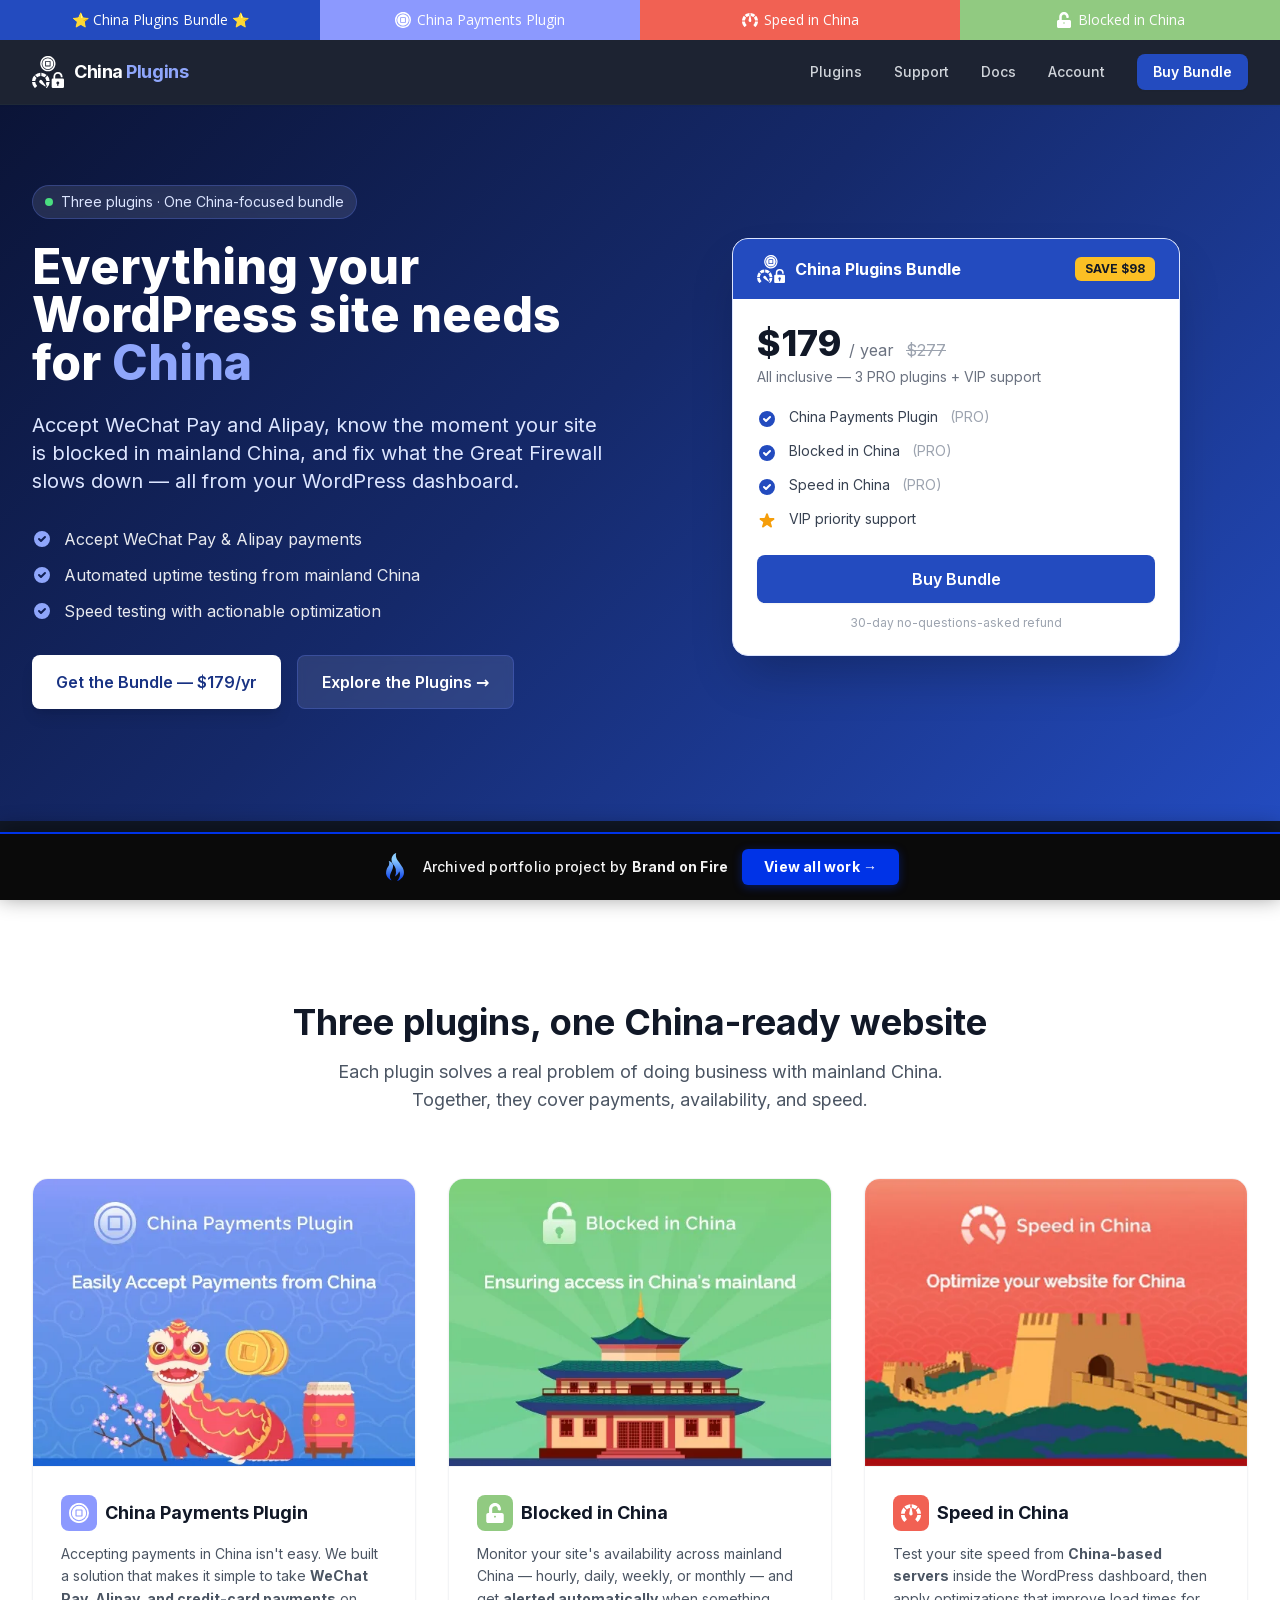
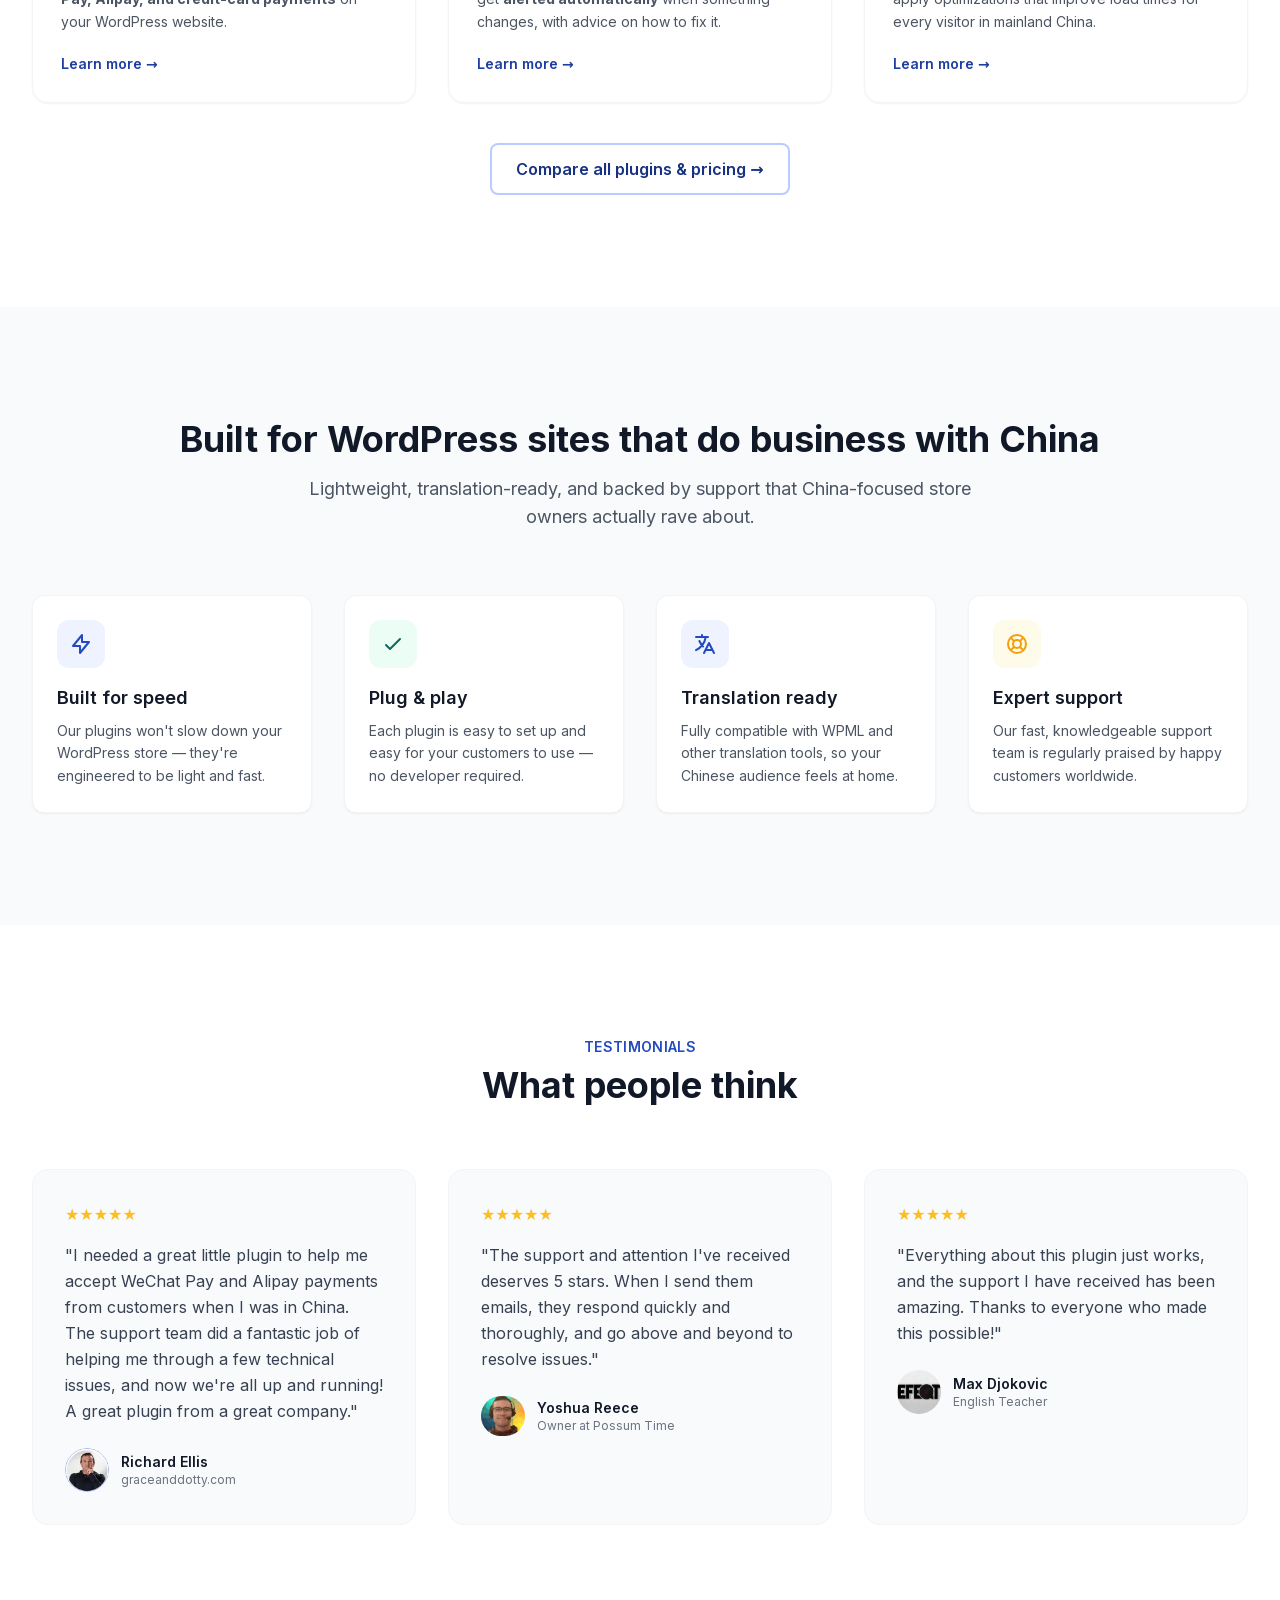
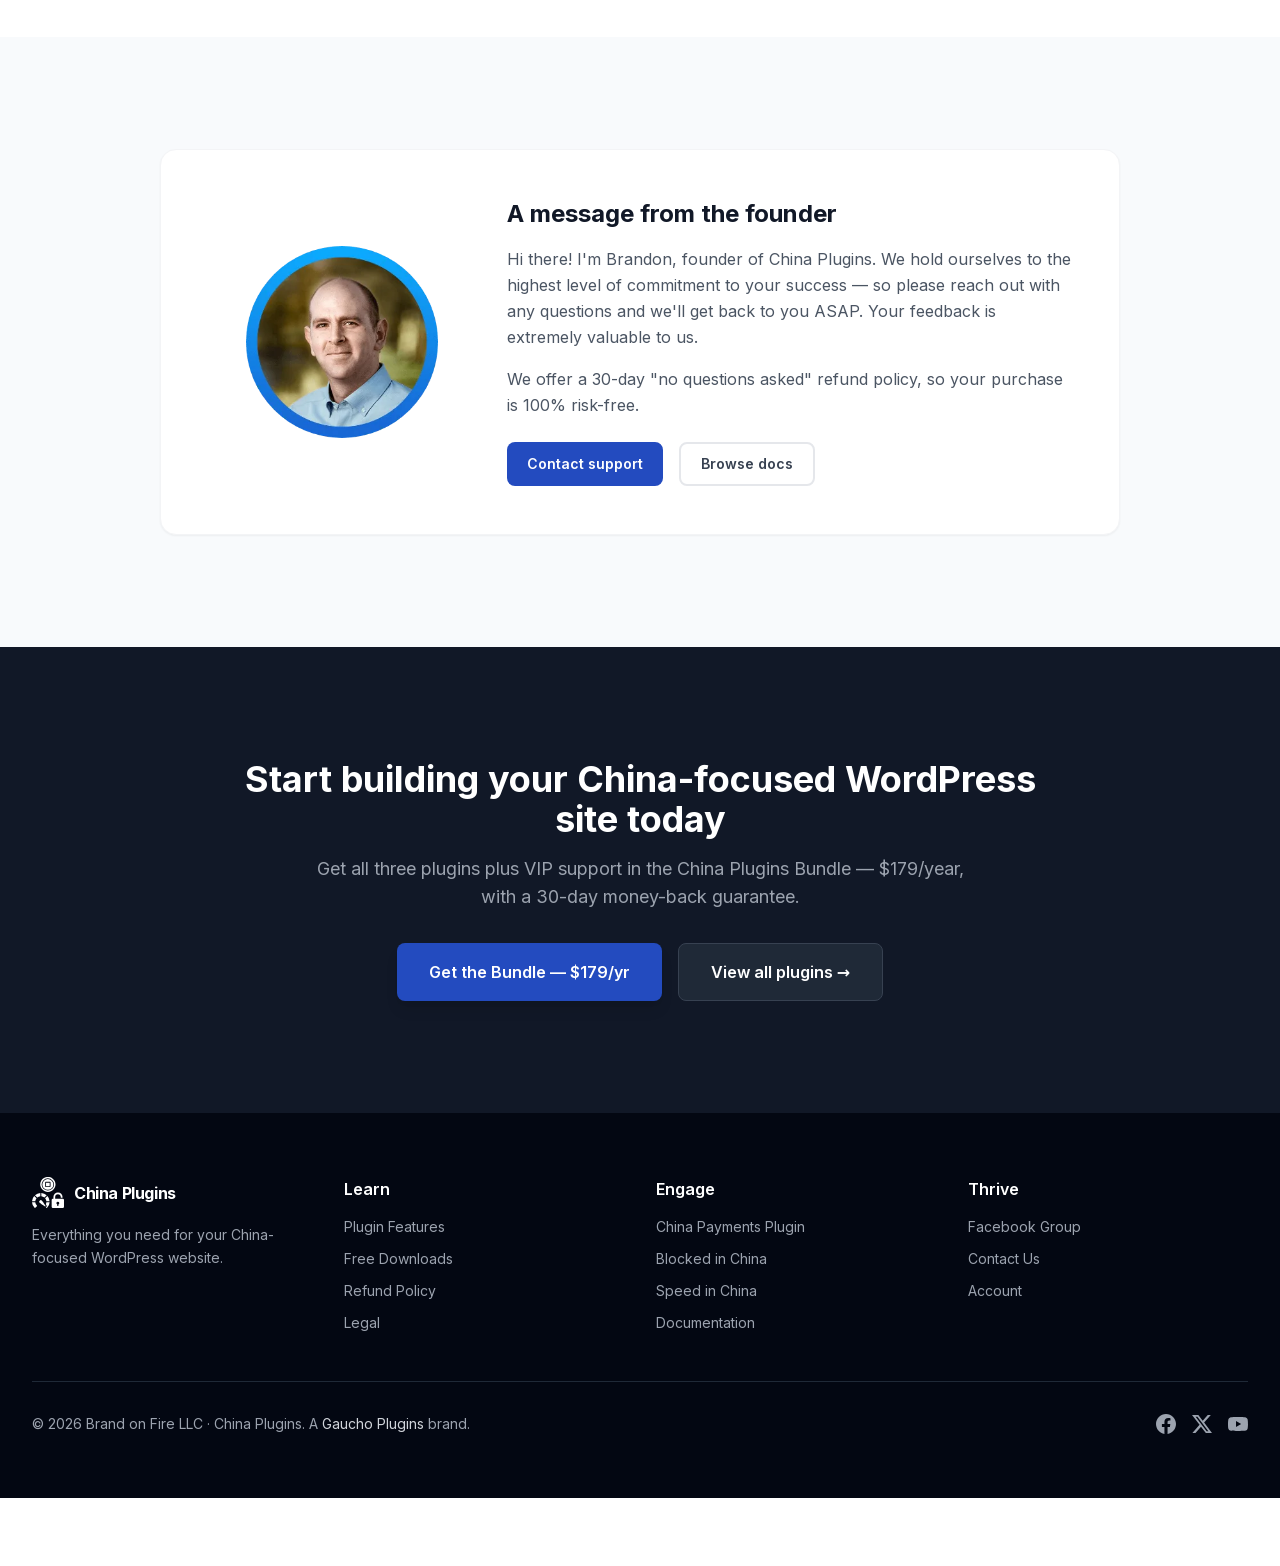
==== commit 2e217d7f: "Portfolio bar: brandonfire.com theme — flame icon, electric-blue accent, taller, larger button" ====
--- a/index.html
+++ b/index.html
@@ -1 +1 @@
-<!doctype html><html lang="en" class="scroll-smooth" data-bofp="0"><head><meta charset="utf-8"><link rel="icon" href="/assets/img/china-plugins-icon.svg" type="image/svg+xml"><link rel="apple-touch-icon" href="/assets/img/china-plugins-icon.svg"><meta name="viewport" content="width=device-width, initial-scale=1"><title>China Plugins – WeChat Pay, Alipay &amp; China Optimization for WordPress</title><meta name="description" content="Everything your WordPress site needs for China: accept WeChat Pay &amp; Alipay payments, check if your site is blocked in mainland China, and optimize speed behind the Great Firewall. Get all three plugins in one bundle."><meta name="keywords" content="WordPress plugins for China, WeChat Pay WordPress, Alipay WooCommerce, China payment gateway, website blocked in China, China speed test WordPress, China-compliant WordPress"><link rel="canonical" href="/"><meta property="og:type" content="website"><meta property="og:title" content="China Plugins – Everything Your WordPress Site Needs for China"><meta property="og:description" content="Accept WeChat Pay &amp; Alipay, monitor China availability, and optimize speed behind the Great Firewall — three WordPress plugins in one money-saving bundle."><meta property="og:url" content="/"><meta property="og:site_name" content="China Plugins"><meta property="og:image" content="_a/2f5b2069b75f.webp"><meta name="twitter:card" content="summary_large_image"><meta name="twitter:title" content="China Plugins – WeChat Pay, Alipay &amp; China Optimization for WordPress"><meta name="twitter:description" content="Three WordPress plugins for China — payments, availability monitoring, and speed optimization — in one bundle."><meta name="twitter:image" content="_a/2f5b2069b75f.webp"><link rel="stylesheet" href="style.css"><style>[data-bofp="1"]{background-color:rgb(255, 255, 255)!important;color:rgb(31, 41, 55)!important}[data-bofp="2"]{background-color:rgba(17, 24, 39, 0.95)!important;color:rgb(31, 41, 55)!important}[data-bofp="3"]{background-color:rgb(17, 24, 39)!important;color:rgb(31, 41, 55)!important}[data-bofp="4"]{background-color:rgb(255, 255, 255)!important;color:rgb(31, 41, 55)!important}[data-bofp="5"]{background-color:rgb(248, 250, 252)!important;color:rgb(31, 41, 55)!important}[data-bofp="6"]{background-color:rgb(255, 255, 255)!important;color:rgb(31, 41, 55)!important}[data-bofp="7"]{background-color:rgb(248, 250, 252)!important;color:rgb(31, 41, 55)!important}[data-bofp="8"]{background-color:rgb(255, 255, 255)!important;color:rgb(31, 41, 55)!important}[data-bofp="9"]{background-color:rgb(17, 24, 39)!important;color:rgb(31, 41, 55)!important}[data-bofp="10"]{background-color:rgb(3, 7, 18)!important;color:rgb(156, 163, 175)!important}</style><meta name="robots" content="noindex, nofollow"><style id="bof-noform">form,form *,fieldset,fieldset *,input,textarea,select,label.fusion-form-label,.wpcf7,.wpcf7 *,.fusion-form,.fusion-form *,.fusion-contact-form,.fusion-contact-form *,.elementor-form,.elementor-form *,.gform_wrapper,.gform_wrapper *,[class*="contact-form"],[class*="contact-form"] *,[id*="contact-form"],[id*="contact-form"] *{pointer-events:none!important;cursor:default!important;-webkit-user-select:none!important;user-select:none!important}</style></head><body class="font-sans text-gray-800 bg-white antialiased" data-bofp="1"><div class="gp-strip"><a href="index.html" class="gp-s-bundle active">⭐ China Plugins Bundle ⭐</a><a class="gp-s-cpp"><span class="gp-icon"><svg xmlns="http://www.w3.org/2000/svg" viewBox="0 0 55 55"><path fill="#fff" d="M16.8,52.84A27.53,27.53,0,0,1,0,27.5,27.53,27.53,0,0,1,16.8,2.17,27.43,27.43,0,0,1,46.94,8.06a27.47,27.47,0,0,1,0,38.88,27.68,27.68,0,0,1-8.75,5.9,27.58,27.58,0,0,1-21.4,0ZM5,27.5A22.5,22.5,0,1,0,27.5,5,22.52,22.52,0,0,0,5,27.5Zm2.68,0A19.82,19.82,0,1,1,27.5,47.32,19.84,19.84,0,0,1,7.68,27.5Zm10.11-7.88V35.38a1.84,1.84,0,0,0,1.83,1.84H35.38a1.85,1.85,0,0,0,1.84-1.84V19.62a1.85,1.85,0,0,0-1.84-1.84H19.62a1.85,1.85,0,0,0-1.84,1.84h0Zm3.08,14.51V20.87H34.13V34.13Z"></path></svg></span>China Payments Plugin</a><a class="gp-s-sic"><span class="gp-icon"><svg xmlns="http://www.w3.org/2000/svg" viewBox="0 0 75 66"><path fill="#fff" d="M12.547,66a1.055,1.055,0,0,1-.2-.02c-.569-.112-.649-.19-1.17-.7L11,65.116a44.951,44.951,0,0,1-7.673-10.9A34.6,34.6,0,0,1,.5,44.948,37.281,37.281,0,0,1,0,40.433H13.87a24.984,24.984,0,0,0,2.054,7.8,32.464,32.464,0,0,0,4.985,7.153,3.564,3.564,0,0,1,.453,1.259,2.631,2.631,0,0,1-.211,1.2l-7.643,7.767A1.607,1.607,0,0,1,12.547,66Zm50-.01a1.7,1.7,0,0,1-1.039-.484L53.848,57.84a2.621,2.621,0,0,1-.211-1.2,3.552,3.552,0,0,1,.453-1.259,32.411,32.411,0,0,0,4.985-7.153,25.185,25.185,0,0,0,2.054-7.8H75v.01a37.9,37.9,0,0,1-.5,4.5,34.6,34.6,0,0,1-2.831,9.27A44.952,44.952,0,0,1,64,65.116c-.11.106-.2.2-.282.277a1.442,1.442,0,0,1-1.029.586A1.027,1.027,0,0,1,62.542,65.99ZM75,35.889H61.069a23.519,23.519,0,0,0-1.48-6.754,29.844,29.844,0,0,0-3.806-6.386L65.57,12.741l.008.008a36.554,36.554,0,0,1,2.386,2.98,36.3,36.3,0,0,1,4.162,7.328A49.716,49.716,0,0,1,75,35.888Zm-61.069,0H0v-.006A49.8,49.8,0,0,1,2.874,23.056a36.315,36.315,0,0,1,4.162-7.328A35.609,35.609,0,0,1,9.43,12.741l9.788,10.008a29.714,29.714,0,0,0-3.806,6.386,23.751,23.751,0,0,0-1.48,6.753Zm8.487-16.271h0L12.6,9.64l.015-.012a79.218,79.218,0,0,1,6.541-4.654A30.831,30.831,0,0,1,23.9,2.64,38.621,38.621,0,0,1,29.85.829,53.184,53.184,0,0,1,35.378,0V4.8a4.075,4.075,0,0,0-.3.921c-.03.157-.751,3.892-1.642,8.6a18.535,18.535,0,0,0-4.528,1.214,31.123,31.123,0,0,0-6.494,4.083Zm30.241,0h0a31.148,31.148,0,0,0-6.495-4.083,18.493,18.493,0,0,0-4.4-1.2C40.8,9.557,40.007,5.809,40,5.771a4.157,4.157,0,0,0-.3-1.078V0h.016a53.828,53.828,0,0,1,5.512.828A38.585,38.585,0,0,1,51.179,2.64a30.8,30.8,0,0,1,4.743,2.333A79.869,79.869,0,0,1,62.477,9.64L52.66,19.618Z"></path><path fill="#fff" d="M24.431,24.4a2.1,2.1,0,0,0,.485-1.524,3.069,3.069,0,0,0-.5-1.326S11.9,2.959,10.866,1.926A6.775,6.775,0,0,0,9.183.6S4.41-1.286,1.672,1.639.382,8.481.382,8.481s-.011.42,1.348,2.2,19.79,13.7,19.79,13.7a3.088,3.088,0,0,0,1.349.592A2.1,2.1,0,0,0,24.431,24.4Z" transform="translate(37.287 44.82) rotate(-135)"></path></svg></span>Speed in China</a><a class="gp-s-bic"><span class="gp-icon"><svg xmlns="http://www.w3.org/2000/svg" viewBox="0 0 448 512"><path fill="#fff" d="M400 256H152V152.9c0-39.6 31.7-72.5 71.3-72.9 40-.4 72.7 32.1 72.7 72v16c0 13.3 10.7 24 24 24h32c13.3 0 24-10.7 24-24v-16C376 68 307.5 0 223.5 0 139.5 0 72 68 72 152v104H48c-26.5 0-48 21.5-48 48v160c0 26.5 21.5 48 48 48h352c26.5 0 48-21.5 48-48V304c0-26.5-21.5-48-48-48zm-176 120c-13.3 0-24-10.7-24-24s10.7-24 24-24 24 10.7 24 24-10.7 24-24 24z"></path></svg></span>Blocked in China</a></div><header class="sticky top-0 z-50 bg-gray-900/95 backdrop-blur-sm border-b border-gray-800 shadow-sm" data-bofp="2"><nav class="max-w-7xl mx-auto px-4 sm:px-6 lg:px-8"><div class="flex items-center justify-between h-16"><a href="index.html" class="flex items-center gap-2.5" aria-label="China Plugins home"><img src="_a/6067b7dea1ad.svg" alt="China Plugins" class="w-8 h-8" decoding="sync"><span class="text-lg font-bold text-white tracking-tight">China <span class="text-brand-300">Plugins</span></span></a><div class="hidden md:flex items-center gap-8"><a href="plugins/index.html" class="text-sm font-medium text-gray-300 hover:text-brand-300 transition-colors">Plugins</a><a href="support/index.html" class="text-sm font-medium text-gray-300 hover:text-brand-300 transition-colors">Support</a><a href="docs/index.html" class="text-sm font-medium text-gray-300 hover:text-brand-300 transition-colors">Docs</a><a target="_blank" rel="noopener" class="text-sm font-medium text-gray-300 hover:text-brand-300 transition-colors">Account</a><a href="#" class="buy-bundle inline-flex items-center px-4 py-2 bg-brand-500 text-white text-sm font-semibold rounded-lg hover:bg-brand-600 transition-colors shadow-sm">Buy Bundle</a></div><button id="mobile-menu-btn" class="md:hidden p-2 text-gray-300 hover:text-brand-300" aria-label="Toggle menu"><svg class="w-6 h-6" fill="none" stroke="currentColor" viewBox="0 0 24 24"><path stroke-linecap="round" stroke-linejoin="round" stroke-width="2" d="M4 6h16M4 12h16M4 18h16"></path></svg></button></div><div id="mobile-menu" class="hidden md:hidden pb-4"><div class="flex flex-col gap-3"><a href="plugins/index.html" class="text-sm font-medium text-gray-300 hover:text-brand-300 py-1">Plugins</a><a href="support/index.html" class="text-sm font-medium text-gray-300 hover:text-brand-300 py-1">Support</a><a href="docs/index.html" class="text-sm font-medium text-gray-300 hover:text-brand-300 py-1">Docs</a><a target="_blank" rel="noopener" class="text-sm font-medium text-gray-300 hover:text-brand-300 py-1">Account</a><a href="#" class="buy-bundle inline-flex items-center justify-center w-full px-4 py-2 bg-brand-500 text-white text-sm font-semibold rounded-lg mt-2">Buy Bundle</a></div></div></nav></header><main><section class="gradient-hero pt-16 pb-20 lg:pt-20 lg:pb-28"><div class="max-w-7xl mx-auto px-4 sm:px-6 lg:px-8"><div class="grid lg:grid-cols-2 gap-12 items-center"><div class="fade-in"><p class="inline-flex items-center gap-2 px-3 py-1.5 bg-white/10 rounded-full text-sm text-brand-100 mb-6 backdrop-blur-sm border border-brand-400/30"><span class="w-2 h-2 rounded-full bg-green-400 pulse-dot"></span>Three plugins · One China-focused bundle</p><h1 class="text-4xl sm:text-5xl lg:text-6xl font-extrabold text-white leading-tight mb-6">Everything your WordPress site needs for <span class="text-brand-300">China</span></h1><p class="text-lg lg:text-xl text-brand-100 mb-8 max-w-xl leading-relaxed">Accept WeChat Pay and Alipay, know the moment your site is blocked in mainland China, and fix what the Great Firewall slows down — all from your WordPress dashboard.</p><ul class="space-y-3 mb-8"><li class="flex items-center gap-3 text-white/90"><svg class="w-5 h-5 text-brand-300 flex-shrink-0" fill="currentColor" viewBox="0 0 20 20"><path fill-rule="evenodd" d="M10 18a8 8 0 100-16 8 8 0 000 16zm3.707-9.293a1 1 0 00-1.414-1.414L9 10.586 7.707 9.293a1 1 0 00-1.414 1.414l2 2a1 1 0 001.414 0l4-4z" clip-rule="evenodd"></path></svg>Accept WeChat Pay &amp; Alipay payments</li><li class="flex items-center gap-3 text-white/90"><svg class="w-5 h-5 text-brand-300 flex-shrink-0" fill="currentColor" viewBox="0 0 20 20"><path fill-rule="evenodd" d="M10 18a8 8 0 100-16 8 8 0 000 16zm3.707-9.293a1 1 0 00-1.414-1.414L9 10.586 7.707 9.293a1 1 0 00-1.414 1.414l2 2a1 1 0 001.414 0l4-4z" clip-rule="evenodd"></path></svg>Automated uptime testing from mainland China</li><li class="flex items-center gap-3 text-white/90"><svg class="w-5 h-5 text-brand-300 flex-shrink-0" fill="currentColor" viewBox="0 0 20 20"><path fill-rule="evenodd" d="M10 18a8 8 0 100-16 8 8 0 000 16zm3.707-9.293a1 1 0 00-1.414-1.414L9 10.586 7.707 9.293a1 1 0 00-1.414 1.414l2 2a1 1 0 001.414 0l4-4z" clip-rule="evenodd"></path></svg>Speed testing with actionable optimization</li></ul><div class="flex flex-col sm:flex-row gap-4"><a href="#" class="buy-bundle inline-flex items-center justify-center px-6 py-3.5 bg-white text-brand-700 font-semibold rounded-lg hover:bg-gray-100 transition-colors shadow-lg text-base">Get the Bundle — $179/yr</a><a href="plugins/index.html" class="inline-flex items-center justify-center px-6 py-3.5 bg-white/10 text-white font-semibold rounded-lg hover:bg-white/20 transition-colors border border-brand-400/30 text-base backdrop-blur-sm">Explore the Plugins →</a></div></div><div class="fade-in"><div class="bg-white rounded-2xl shadow-2xl border border-brand-100 overflow-hidden max-w-md mx-auto lg:ml-auto"><div class="bg-brand-500 px-6 py-4 flex items-center justify-between"><div class="flex items-center gap-2.5"><img src="_a/6067b7dea1ad.svg" alt="" class="w-7 h-7" decoding="sync"><span class="text-white font-bold">China Plugins Bundle</span></div><span class="px-2.5 py-1 rounded-md text-xs font-bold bg-gold-400 text-gray-900">SAVE $98</span></div><div class="p-6"><div class="flex items-baseline gap-2 mb-1"><span class="text-4xl font-extrabold text-gray-900">$179</span><span class="text-gray-500">/ year</span><span class="text-gray-400 line-through ml-1">$277</span></div><p class="text-sm text-gray-500 mb-5">All inclusive — 3 PRO plugins + VIP support</p><ul class="space-y-3 mb-6"><li class="flex items-start gap-3 text-sm text-gray-700"><svg class="w-5 h-5 text-brand-500 flex-shrink-0 mt-0.5" fill="currentColor" viewBox="0 0 20 20"><path fill-rule="evenodd" d="M10 18a8 8 0 100-16 8 8 0 000 16zm3.707-9.293a1 1 0 00-1.414-1.414L9 10.586 7.707 9.293a1 1 0 00-1.414 1.414l2 2a1 1 0 001.414 0l4-4z" clip-rule="evenodd"></path></svg>China Payments Plugin <span class="text-gray-400">(PRO)</span></li><li class="flex items-start gap-3 text-sm text-gray-700"><svg class="w-5 h-5 text-brand-500 flex-shrink-0 mt-0.5" fill="currentColor" viewBox="0 0 20 20"><path fill-rule="evenodd" d="M10 18a8 8 0 100-16 8 8 0 000 16zm3.707-9.293a1 1 0 00-1.414-1.414L9 10.586 7.707 9.293a1 1 0 00-1.414 1.414l2 2a1 1 0 001.414 0l4-4z" clip-rule="evenodd"></path></svg>Blocked in China <span class="text-gray-400">(PRO)</span></li><li class="flex items-start gap-3 text-sm text-gray-700"><svg class="w-5 h-5 text-brand-500 flex-shrink-0 mt-0.5" fill="currentColor" viewBox="0 0 20 20"><path fill-rule="evenodd" d="M10 18a8 8 0 100-16 8 8 0 000 16zm3.707-9.293a1 1 0 00-1.414-1.414L9 10.586 7.707 9.293a1 1 0 00-1.414 1.414l2 2a1 1 0 001.414 0l4-4z" clip-rule="evenodd"></path></svg>Speed in China <span class="text-gray-400">(PRO)</span></li><li class="flex items-start gap-3 text-sm text-gray-700"><svg class="w-5 h-5 text-gold-500 flex-shrink-0 mt-0.5" fill="currentColor" viewBox="0 0 20 20"><path d="M9.049 2.927c.3-.921 1.603-.921 1.902 0l1.07 3.292a1 1 0 00.95.69h3.462c.969 0 1.371 1.24.588 1.81l-2.8 2.034a1 1 0 00-.364 1.118l1.07 3.292c.3.921-.755 1.688-1.54 1.118l-2.8-2.034a1 1 0 00-1.175 0l-2.8 2.034c-.784.57-1.838-.197-1.539-1.118l1.07-3.292a1 1 0 00-.364-1.118L2.98 8.72c-.783-.57-.38-1.81.588-1.81h3.461a1 1 0 00.951-.69l1.07-3.292z"></path></svg>VIP priority support</li></ul><a href="#" class="buy-bundle block w-full text-center px-6 py-3 bg-brand-500 text-white font-semibold rounded-lg hover:bg-brand-600 transition-colors shadow-sm">Buy Bundle</a><p class="text-center text-xs text-gray-400 mt-3">30-day no-questions-asked refund</p></div></div></div></div></div></section><section class="bg-gray-900 border-b border-gray-800 py-6" data-bofp="3"><div class="max-w-7xl mx-auto px-4 sm:px-6 lg:px-8"><div class="flex flex-wrap items-center justify-center gap-6 lg:gap-16 text-sm text-gray-400"><div class="flex items-center gap-2"><span class="text-brand-300 font-semibold">10,000+</span> active installs</div><div class="flex items-center gap-2"><span class="text-brand-300 font-medium">WeChat Pay</span> &amp; <span class="text-brand-300 font-medium">Alipay</span></div><div>Tested from <span class="text-brand-300 font-medium">mainland China</span></div><div class="flex items-center gap-2"><span class="text-brand-300 font-medium">WPML</span> translation-ready</div></div></div></section><section class="py-20 lg:py-28 bg-white" id="plugins" data-bofp="4"><div class="max-w-7xl mx-auto px-4 sm:px-6 lg:px-8"><div class="text-center mb-16"><h2 class="text-3xl sm:text-4xl font-bold text-gray-900 mb-4">Three plugins, one China-ready website</h2><p class="text-lg text-gray-600 max-w-2xl mx-auto">Each plugin solves a real problem of doing business with mainland China. Together, they cover payments, availability, and speed.</p></div><div class="grid lg:grid-cols-3 gap-8"><div class="bg-white rounded-2xl border border-gray-100 card-hover shadow-sm overflow-hidden flex flex-col"><img src="_a/2f5b2069b75f.webp" alt="China Payments Plugin — WeChat Pay and Alipay checkout in WordPress" width="640" height="360" class="w-full h-44 object-cover object-top border-b border-gray-100" decoding="sync"><div class="p-7 flex flex-col flex-grow"><div class="flex items-center gap-2 mb-3"><span class="w-9 h-9 rounded-lg flex items-center justify-center" style="background:#8C99FE"><svg class="w-5 h-5" fill="#fff" viewBox="0 0 55 55"><path fill="#fff" d="M16.8,52.84A27.53,27.53,0,0,1,0,27.5,27.53,27.53,0,0,1,16.8,2.17,27.43,27.43,0,0,1,46.94,8.06a27.47,27.47,0,0,1,0,38.88,27.68,27.68,0,0,1-8.75,5.9,27.58,27.58,0,0,1-21.4,0ZM5,27.5A22.5,22.5,0,1,0,27.5,5,22.52,22.52,0,0,0,5,27.5Zm2.68,0A19.82,19.82,0,1,1,27.5,47.32,19.84,19.84,0,0,1,7.68,27.5Zm10.11-7.88V35.38a1.84,1.84,0,0,0,1.83,1.84H35.38a1.85,1.85,0,0,0,1.84-1.84V19.62a1.85,1.85,0,0,0-1.84-1.84H19.62a1.85,1.85,0,0,0-1.84,1.84h0Zm3.08,14.51V20.87H34.13V34.13Z"></path></svg></span><h3 class="text-lg font-bold text-gray-900">China Payments Plugin</h3></div><p class="text-gray-600 text-sm leading-relaxed mb-5 flex-grow">Accepting payments in China isn't easy. We built a solution that makes it simple to take <strong>WeChat Pay, Alipay, and credit-card payments</strong> on your WordPress website.</p><a target="_blank" rel="noopener" class="text-sm font-semibold text-brand-600 hover:text-brand-700">Learn more →</a></div></div><div class="bg-white rounded-2xl border border-gray-100 card-hover shadow-sm overflow-hidden flex flex-col"><img src="_a/512d75eb6cff.webp" alt="Blocked in China — checking WordPress site availability across mainland China regions" width="640" height="360" class="w-full h-44 object-cover object-top border-b border-gray-100" decoding="sync"><div class="p-7 flex flex-col flex-grow"><div class="flex items-center gap-2 mb-3"><span class="w-9 h-9 rounded-lg flex items-center justify-center" style="background:#91CA81"><svg class="w-5 h-5" fill="#fff" viewBox="0 0 448 512"><path fill="#fff" d="M400 256H152V152.9c0-39.6 31.7-72.5 71.3-72.9 40-.4 72.7 32.1 72.7 72v16c0 13.3 10.7 24 24 24h32c13.3 0 24-10.7 24-24v-16C376 68 307.5 0 223.5 0 139.5 0 72 68 72 152v104H48c-26.5 0-48 21.5-48 48v160c0 26.5 21.5 48 48 48h352c26.5 0 48-21.5 48-48V304c0-26.5-21.5-48-48-48zm-176 120c-13.3 0-24-10.7-24-24s10.7-24 24-24 24 10.7 24 24-10.7 24-24 24z"></path></svg></span><h3 class="text-lg font-bold text-gray-900">Blocked in China</h3></div><p class="text-gray-600 text-sm leading-relaxed mb-5 flex-grow">Monitor your site's availability across mainland China — hourly, daily, weekly, or monthly — and get <strong>alerted automatically</strong> when something changes, with advice on how to fix it.</p><a target="_blank" rel="noopener" class="text-sm font-semibold text-brand-600 hover:text-brand-700">Learn more →</a></div></div><div class="bg-white rounded-2xl border border-gray-100 card-hover shadow-sm overflow-hidden flex flex-col"><img src="_a/c743f02523ca.webp" alt="Speed in China — WordPress speed test results from mainland China servers" width="640" height="360" class="w-full h-44 object-cover object-top border-b border-gray-100" decoding="sync"><div class="p-7 flex flex-col flex-grow"><div class="flex items-center gap-2 mb-3"><span class="w-9 h-9 rounded-lg flex items-center justify-center" style="background:#F16153"><svg class="w-5 h-5" fill="#fff" viewBox="0 0 75 66"><path fill="#fff" d="M12.547,66a1.055,1.055,0,0,1-.2-.02c-.569-.112-.649-.19-1.17-.7L11,65.116a44.951,44.951,0,0,1-7.673-10.9A34.6,34.6,0,0,1,.5,44.948,37.281,37.281,0,0,1,0,40.433H13.87a24.984,24.984,0,0,0,2.054,7.8,32.464,32.464,0,0,0,4.985,7.153,3.564,3.564,0,0,1,.453,1.259,2.631,2.631,0,0,1-.211,1.2l-7.643,7.767A1.607,1.607,0,0,1,12.547,66Zm50-.01a1.7,1.7,0,0,1-1.039-.484L53.848,57.84a2.621,2.621,0,0,1-.211-1.2,3.552,3.552,0,0,1,.453-1.259,32.411,32.411,0,0,0,4.985-7.153,25.185,25.185,0,0,0,2.054-7.8H75v.01a37.9,37.9,0,0,1-.5,4.5,34.6,34.6,0,0,1-2.831,9.27A44.952,44.952,0,0,1,64,65.116c-.11.106-.2.2-.282.277a1.442,1.442,0,0,1-1.029.586A1.027,1.027,0,0,1,62.542,65.99ZM75,35.889H61.069a23.519,23.519,0,0,0-1.48-6.754,29.844,29.844,0,0,0-3.806-6.386L65.57,12.741l.008.008a36.554,36.554,0,0,1,2.386,2.98,36.3,36.3,0,0,1,4.162,7.328A49.716,49.716,0,0,1,75,35.888Zm-61.069,0H0v-.006A49.8,49.8,0,0,1,2.874,23.056a36.315,36.315,0,0,1,4.162-7.328A35.609,35.609,0,0,1,9.43,12.741l9.788,10.008a29.714,29.714,0,0,0-3.806,6.386,23.751,23.751,0,0,0-1.48,6.753Zm8.487-16.271h0L12.6,9.64l.015-.012a79.218,79.218,0,0,1,6.541-4.654A30.831,30.831,0,0,1,23.9,2.64,38.621,38.621,0,0,1,29.85.829,53.184,53.184,0,0,1,35.378,0V4.8a4.075,4.075,0,0,0-.3.921c-.03.157-.751,3.892-1.642,8.6a18.535,18.535,0,0,0-4.528,1.214,31.123,31.123,0,0,0-6.494,4.083Zm30.241,0h0a31.148,31.148,0,0,0-6.495-4.083,18.493,18.493,0,0,0-4.4-1.2C40.8,9.557,40.007,5.809,40,5.771a4.157,4.157,0,0,0-.3-1.078V0h.016a53.828,53.828,0,0,1,5.512.828A38.585,38.585,0,0,1,51.179,2.64a30.8,30.8,0,0,1,4.743,2.333A79.869,79.869,0,0,1,62.477,9.64L52.66,19.618Z"></path><path fill="#fff" d="M24.431,24.4a2.1,2.1,0,0,0,.485-1.524,3.069,3.069,0,0,0-.5-1.326S11.9,2.959,10.866,1.926A6.775,6.775,0,0,0,9.183.6S4.41-1.286,1.672,1.639.382,8.481.382,8.481s-.011.42,1.348,2.2,19.79,13.7,19.79,13.7a3.088,3.088,0,0,0,1.349.592A2.1,2.1,0,0,0,24.431,24.4Z" transform="translate(37.287 44.82) rotate(-135)"></path></svg></span><h3 class="text-lg font-bold text-gray-900">Speed in China</h3></div><p class="text-gray-600 text-sm leading-relaxed mb-5 flex-grow">Test your site speed from <strong>China-based servers</strong> inside the WordPress dashboard, then apply optimizations that improve load times for every visitor in mainland China.</p><a target="_blank" rel="noopener" class="text-sm font-semibold text-brand-600 hover:text-brand-700">Learn more →</a></div></div></div><div class="text-center mt-10"><a href="plugins/index.html" class="inline-flex items-center px-6 py-3 border-2 border-brand-200 text-brand-700 font-semibold rounded-lg hover:bg-brand-50 transition-colors">Compare all plugins &amp; pricing →</a></div></div></section><section class="py-20 lg:py-28 bg-surface-50" data-bofp="5"><div class="max-w-7xl mx-auto px-4 sm:px-6 lg:px-8"><div class="text-center mb-16"><h2 class="text-3xl sm:text-4xl font-bold text-gray-900 mb-4">Built for WordPress sites that do business with China</h2><p class="text-lg text-gray-600 max-w-2xl mx-auto">Lightweight, translation-ready, and backed by support that China-focused store owners actually rave about.</p></div><div class="grid sm:grid-cols-2 lg:grid-cols-4 gap-6 lg:gap-8"><div class="bg-white rounded-xl p-6 border border-gray-100 card-hover shadow-sm"><div class="w-12 h-12 bg-brand-50 rounded-xl flex items-center justify-center mb-4"><svg class="w-6 h-6 text-brand-500" fill="none" stroke="currentColor" viewBox="0 0 24 24"><path stroke-linecap="round" stroke-linejoin="round" stroke-width="2" d="M13 10V3L4 14h7v7l9-11h-7z"></path></svg></div><h3 class="text-lg font-semibold text-gray-900 mb-2">Built for speed</h3><p class="text-gray-600 text-sm leading-relaxed">Our plugins won't slow down your WordPress store — they're engineered to be light and fast.</p></div><div class="bg-white rounded-xl p-6 border border-gray-100 card-hover shadow-sm"><div class="w-12 h-12 bg-teal-50 rounded-xl flex items-center justify-center mb-4"><svg class="w-6 h-6 text-teal-500" fill="none" stroke="currentColor" viewBox="0 0 24 24"><path stroke-linecap="round" stroke-linejoin="round" stroke-width="2" d="M5 13l4 4L19 7"></path></svg></div><h3 class="text-lg font-semibold text-gray-900 mb-2">Plug &amp; play</h3><p class="text-gray-600 text-sm leading-relaxed">Each plugin is easy to set up and easy for your customers to use — no developer required.</p></div><div class="bg-white rounded-xl p-6 border border-gray-100 card-hover shadow-sm"><div class="w-12 h-12 bg-brand-50 rounded-xl flex items-center justify-center mb-4"><svg class="w-6 h-6 text-brand-500" fill="none" stroke="currentColor" viewBox="0 0 24 24"><path stroke-linecap="round" stroke-linejoin="round" stroke-width="2" d="M3 5h12M9 3v2m1.048 9.5A18.022 18.022 0 016.412 9m6.088 9h7M11 21l5-10 5 10M12.751 5C11.783 10.77 8.07 15.61 3 18.129"></path></svg></div><h3 class="text-lg font-semibold text-gray-900 mb-2">Translation ready</h3><p class="text-gray-600 text-sm leading-relaxed">Fully compatible with WPML and other translation tools, so your Chinese audience feels at home.</p></div><div class="bg-white rounded-xl p-6 border border-gray-100 card-hover shadow-sm"><div class="w-12 h-12 bg-gold-50 rounded-xl flex items-center justify-center mb-4"><svg class="w-6 h-6 text-gold-500" fill="none" stroke="currentColor" viewBox="0 0 24 24"><path stroke-linecap="round" stroke-linejoin="round" stroke-width="2" d="M18.364 5.636l-3.536 3.536m0 5.656l3.536 3.536M9.172 9.172L5.636 5.636m3.536 9.192l-3.536 3.536M21 12a9 9 0 11-18 0 9 9 0 0118 0zm-5 0a4 4 0 11-8 0 4 4 0 018 0z"></path></svg></div><h3 class="text-lg font-semibold text-gray-900 mb-2">Expert support</h3><p class="text-gray-600 text-sm leading-relaxed">Our fast, knowledgeable support team is regularly praised by happy customers worldwide.</p></div></div></div></section><section class="py-20 lg:py-28 bg-white" data-bofp="6"><div class="max-w-7xl mx-auto px-4 sm:px-6 lg:px-8"><div class="text-center mb-16"><p class="text-sm font-semibold text-brand-500 uppercase tracking-wide mb-2">Testimonials</p><h2 class="text-3xl sm:text-4xl font-bold text-gray-900">What people think</h2></div><div class="grid md:grid-cols-3 gap-8"><figure class="bg-surface-50 rounded-2xl p-8 border border-gray-100"><div class="flex gap-1 mb-4 text-gold-400">★★★★★</div><blockquote class="text-gray-700 leading-relaxed mb-6">"I needed a great little plugin to help me accept WeChat Pay and Alipay payments from customers when I was in China. The support team did a fantastic job of helping me through a few technical issues, and now we're all up and running! A great plugin from a great company."</blockquote><figcaption class="flex items-center gap-3"><img src="_a/8b23d26510ea.webp" alt="Richard Ellis" width="44" height="44" class="w-11 h-11 rounded-full object-cover" decoding="sync"><span><span class="block font-semibold text-gray-900 text-sm">Richard Ellis</span><span class="block text-gray-500 text-xs">graceanddotty.com</span></span></figcaption></figure><figure class="bg-surface-50 rounded-2xl p-8 border border-gray-100"><div class="flex gap-1 mb-4 text-gold-400">★★★★★</div><blockquote class="text-gray-700 leading-relaxed mb-6">"The support and attention I've received deserves 5 stars. When I send them emails, they respond quickly and thoroughly, and go above and beyond to resolve issues."</blockquote><figcaption class="flex items-center gap-3"><img src="_a/dd78b218b23b.webp" alt="Yoshua Reece" width="44" height="44" class="w-11 h-11 rounded-full object-cover" decoding="sync"><span><span class="block font-semibold text-gray-900 text-sm">Yoshua Reece</span><span class="block text-gray-500 text-xs">Owner at Possum Time</span></span></figcaption></figure><figure class="bg-surface-50 rounded-2xl p-8 border border-gray-100"><div class="flex gap-1 mb-4 text-gold-400">★★★★★</div><blockquote class="text-gray-700 leading-relaxed mb-6">"Everything about this plugin just works, and the support I have received has been amazing. Thanks to everyone who made this possible!"</blockquote><figcaption class="flex items-center gap-3"><img src="_a/1dc4b0bb4832.webp" alt="Max Djokovic" width="44" height="44" class="w-11 h-11 rounded-full object-cover" decoding="sync"><span><span class="block font-semibold text-gray-900 text-sm">Max Djokovic</span><span class="block text-gray-500 text-xs">English Teacher</span></span></figcaption></figure></div></div></section><section class="py-20 lg:py-28 bg-surface-50" data-bofp="7"><div class="max-w-5xl mx-auto px-4 sm:px-6 lg:px-8"><div class="bg-white rounded-2xl p-8 lg:p-12 border border-gray-100 shadow-sm grid md:grid-cols-3 gap-8 items-center" data-bofp="8"><div class="md:col-span-1 flex justify-center"><img src="_a/25513d915ea3.webp" alt="Brandon, founder of China Plugins" width="240" height="240" class="w-48 h-48 object-contain" decoding="sync"></div><div class="md:col-span-2"><h3 class="text-2xl font-bold text-gray-900 mb-4">A message from the founder</h3><p class="text-gray-600 leading-relaxed mb-4">Hi there! I'm Brandon, founder of China Plugins. We hold ourselves to the highest level of commitment to your success — so please reach out with any questions and we'll get back to you ASAP. Your feedback is extremely valuable to us.</p><p class="text-gray-600 leading-relaxed mb-6">We offer a 30-day "no questions asked" refund policy, so your purchase is 100% risk-free.</p><div class="flex flex-wrap gap-4"><a href="support/index.html" class="inline-flex items-center px-5 py-2.5 bg-brand-500 text-white text-sm font-semibold rounded-lg hover:bg-brand-600 transition-colors">Contact support</a><a href="docs/index.html" class="inline-flex items-center px-5 py-2.5 border-2 border-gray-200 text-gray-700 text-sm font-semibold rounded-lg hover:border-brand-300 hover:text-brand-600 transition-colors">Browse docs</a></div></div></div></div></section><section class="py-20 lg:py-28 bg-gray-900" data-bofp="9"><div class="max-w-4xl mx-auto px-4 sm:px-6 lg:px-8 text-center"><h2 class="text-3xl sm:text-4xl font-bold text-white mb-4">Start building your China-focused WordPress site today</h2><p class="text-lg text-gray-400 mb-8 max-w-2xl mx-auto">Get all three plugins plus VIP support in the China Plugins Bundle — $179/year, with a 30-day money-back guarantee.</p><div class="flex flex-col sm:flex-row gap-4 justify-center"><a href="#" class="buy-bundle inline-flex items-center justify-center px-8 py-4 bg-brand-500 text-white font-semibold rounded-lg hover:bg-brand-600 transition-colors shadow-lg text-base">Get the Bundle — $179/yr</a><a href="plugins/index.html" class="inline-flex items-center justify-center px-8 py-4 bg-gray-800 text-white font-semibold rounded-lg hover:bg-gray-700 transition-colors border border-gray-700 text-base">View all plugins →</a></div></div></section></main><footer class="bg-gray-950 text-gray-400 py-16" data-bofp="10"><div class="max-w-7xl mx-auto px-4 sm:px-6 lg:px-8"><div class="grid sm:grid-cols-2 lg:grid-cols-4 gap-8 mb-12"><div class="sm:col-span-2 lg:col-span-1"><div class="flex items-center gap-2.5 mb-4"><img src="_a/6067b7dea1ad.svg" alt="China Plugins" class="w-8 h-8" decoding="sync"><span class="text-base font-bold text-white tracking-tight">China Plugins</span></div><p class="text-sm leading-relaxed">Everything you need for your China-focused WordPress website.</p></div><div><h4 class="text-white font-semibold mb-4">Learn</h4><ul class="space-y-3 text-sm"><li><a href="plugins/index.html" class="hover:text-brand-300 transition-colors">Plugin Features</a></li><li><a href="free-downloads/index.html" class="hover:text-brand-300 transition-colors">Free Downloads</a></li><li><a target="_blank" rel="noopener" class="hover:text-brand-300 transition-colors">Refund Policy</a></li><li><a href="legal/index.html" class="hover:text-brand-300 transition-colors">Legal</a></li></ul></div><div><h4 class="text-white font-semibold mb-4">Engage</h4><ul class="space-y-3 text-sm"><li><a target="_blank" rel="noopener" class="hover:text-brand-300 transition-colors">China Payments Plugin</a></li><li><a target="_blank" rel="noopener" class="hover:text-brand-300 transition-colors">Blocked in China</a></li><li><a target="_blank" rel="noopener" class="hover:text-brand-300 transition-colors">Speed in China</a></li><li><a href="docs/index.html" class="hover:text-brand-300 transition-colors">Documentation</a></li></ul></div><div><h4 class="text-white font-semibold mb-4">Thrive</h4><ul class="space-y-3 text-sm"><li><a target="_blank" rel="noopener" class="hover:text-brand-300 transition-colors">Facebook Group</a></li><li><a href="support/index.html" class="hover:text-brand-300 transition-colors">Contact Us</a></li><li><a target="_blank" rel="noopener" class="hover:text-brand-300 transition-colors">Account</a></li></ul></div></div><div class="border-t border-gray-800 pt-8 flex flex-col sm:flex-row items-center justify-between gap-4 text-sm"><p>© 2026 Brand on Fire LLC · China Plugins. A <a target="_blank" rel="noopener" class="text-gray-300 hover:text-brand-300">Gaucho Plugins</a> brand.</p><div class="flex items-center gap-4"><a target="_blank" rel="noopener" aria-label="Facebook" class="hover:text-brand-300 transition-colors"><svg class="w-5 h-5" fill="currentColor" viewBox="0 0 24 24"><path d="M24 12.07C24 5.4 18.63 0 12 0S0 5.4 0 12.07c0 6.03 4.39 11.03 10.13 11.93v-8.44H7.08v-3.49h3.05V9.41c0-3.02 1.79-4.69 4.53-4.69 1.31 0 2.68.24 2.68.24v2.97h-1.51c-1.49 0-1.96.93-1.96 1.89v2.25h3.33l-.53 3.49h-2.8v8.44C19.61 23.1 24 18.1 24 12.07z"></path></svg></a><a target="_blank" rel="noopener" aria-label="X" class="hover:text-brand-300 transition-colors"><svg class="w-5 h-5" fill="currentColor" viewBox="0 0 24 24"><path d="M18.9 1.15h3.68l-8.04 9.19L24 22.85h-7.41l-5.8-7.58-6.64 7.58H.46l8.6-9.83L0 1.15h7.6l5.24 6.93 6.06-6.93zm-1.29 19.5h2.04L6.49 3.24H4.3L17.61 20.65z"></path></svg></a><a target="_blank" rel="noopener" aria-label="YouTube" class="hover:text-brand-300 transition-colors"><svg class="w-5 h-5" fill="currentColor" viewBox="0 0 24 24"><path d="M23.5 6.2a3.02 3.02 0 00-2.12-2.14C19.5 3.55 12 3.55 12 3.55s-7.5 0-9.38.51A3.02 3.02 0 00.5 6.2C0 8.07 0 12 0 12s0 3.93.5 5.8a3.02 3.02 0 002.12 2.14c1.88.51 9.38.51 9.38.51s7.5 0 9.38-.51a3.02 3.02 0 002.12-2.14C24 15.93 24 12 24 12s0-3.93-.5-5.8zM9.6 15.6V8.4l6.2 3.6-6.2 3.6z"></path></svg></a></div></div></div></footer><div class="fomo-popup" role="status" aria-live="polite"></div><!-- bof-portfolio-bar --><a href="https://brandonfire.com/portfolio/" id="bof-portfolio-bar" rel="noopener" style="position:fixed;left:0;right:0;bottom:0;z-index:2147483647;display:flex;align-items:center;justify-content:center;gap:14px;flex-wrap:wrap;background:#0a0a0a;color:#ffffff !important;font-family:Inter,-apple-system,BlinkMacSystemFont,'Segoe UI',Roboto,Helvetica,Arial,sans-serif;font-size:14px;font-weight:500;line-height:1;letter-spacing:.2px;padding:15px 18px;text-decoration:none !important;box-shadow:0 -3px 22px rgba(0,0,0,.45);border-top:2px solid #0033e7;box-sizing:border-box;"><img src="[data-uri]" alt="" width="28" height="28" style="display:block;flex:0 0 auto;width:28px;height:28px;"><span style="opacity:.95;color:#fff;">Archived portfolio project by <strong style="font-weight:700;color:#fff;">Brand&nbsp;on&nbsp;Fire</strong></span><span style="background:#0033e7;color:#fff;padding:11px 22px;border-radius:6px;font-weight:700;font-size:14px;white-space:nowrap;box-shadow:0 2px 10px rgba(0,51,231,.4);">View&nbsp;all&nbsp;work&nbsp;&rarr;</span></a><!-- /bof-portfolio-bar --></body></html>+<!doctype html><html lang="en" class="scroll-smooth" data-bofp="0"><head><meta charset="utf-8"><link rel="icon" href="/assets/img/china-plugins-icon.svg" type="image/svg+xml"><link rel="apple-touch-icon" href="/assets/img/china-plugins-icon.svg"><meta name="viewport" content="width=device-width, initial-scale=1"><title>China Plugins – WeChat Pay, Alipay &amp; China Optimization for WordPress</title><meta name="description" content="Everything your WordPress site needs for China: accept WeChat Pay &amp; Alipay payments, check if your site is blocked in mainland China, and optimize speed behind the Great Firewall. Get all three plugins in one bundle."><meta name="keywords" content="WordPress plugins for China, WeChat Pay WordPress, Alipay WooCommerce, China payment gateway, website blocked in China, China speed test WordPress, China-compliant WordPress"><link rel="canonical" href="/"><meta property="og:type" content="website"><meta property="og:title" content="China Plugins – Everything Your WordPress Site Needs for China"><meta property="og:description" content="Accept WeChat Pay &amp; Alipay, monitor China availability, and optimize speed behind the Great Firewall — three WordPress plugins in one money-saving bundle."><meta property="og:url" content="/"><meta property="og:site_name" content="China Plugins"><meta property="og:image" content="_a/2f5b2069b75f.webp"><meta name="twitter:card" content="summary_large_image"><meta name="twitter:title" content="China Plugins – WeChat Pay, Alipay &amp; China Optimization for WordPress"><meta name="twitter:description" content="Three WordPress plugins for China — payments, availability monitoring, and speed optimization — in one bundle."><meta name="twitter:image" content="_a/2f5b2069b75f.webp"><link rel="stylesheet" href="style.css"><style>[data-bofp="1"]{background-color:rgb(255, 255, 255)!important;color:rgb(31, 41, 55)!important}[data-bofp="2"]{background-color:rgba(17, 24, 39, 0.95)!important;color:rgb(31, 41, 55)!important}[data-bofp="3"]{background-color:rgb(17, 24, 39)!important;color:rgb(31, 41, 55)!important}[data-bofp="4"]{background-color:rgb(255, 255, 255)!important;color:rgb(31, 41, 55)!important}[data-bofp="5"]{background-color:rgb(248, 250, 252)!important;color:rgb(31, 41, 55)!important}[data-bofp="6"]{background-color:rgb(255, 255, 255)!important;color:rgb(31, 41, 55)!important}[data-bofp="7"]{background-color:rgb(248, 250, 252)!important;color:rgb(31, 41, 55)!important}[data-bofp="8"]{background-color:rgb(255, 255, 255)!important;color:rgb(31, 41, 55)!important}[data-bofp="9"]{background-color:rgb(17, 24, 39)!important;color:rgb(31, 41, 55)!important}[data-bofp="10"]{background-color:rgb(3, 7, 18)!important;color:rgb(156, 163, 175)!important}</style><meta name="robots" content="noindex, nofollow"><style id="bof-noform">form,form *,fieldset,fieldset *,input,textarea,select,label.fusion-form-label,.wpcf7,.wpcf7 *,.fusion-form,.fusion-form *,.fusion-contact-form,.fusion-contact-form *,.elementor-form,.elementor-form *,.gform_wrapper,.gform_wrapper *,[class*="contact-form"],[class*="contact-form"] *,[id*="contact-form"],[id*="contact-form"] *{pointer-events:none!important;cursor:default!important;-webkit-user-select:none!important;user-select:none!important}</style></head><body class="font-sans text-gray-800 bg-white antialiased" data-bofp="1"><div class="gp-strip"><a href="index.html" class="gp-s-bundle active">⭐ China Plugins Bundle ⭐</a><a class="gp-s-cpp"><span class="gp-icon"><svg xmlns="http://www.w3.org/2000/svg" viewBox="0 0 55 55"><path fill="#fff" d="M16.8,52.84A27.53,27.53,0,0,1,0,27.5,27.53,27.53,0,0,1,16.8,2.17,27.43,27.43,0,0,1,46.94,8.06a27.47,27.47,0,0,1,0,38.88,27.68,27.68,0,0,1-8.75,5.9,27.58,27.58,0,0,1-21.4,0ZM5,27.5A22.5,22.5,0,1,0,27.5,5,22.52,22.52,0,0,0,5,27.5Zm2.68,0A19.82,19.82,0,1,1,27.5,47.32,19.84,19.84,0,0,1,7.68,27.5Zm10.11-7.88V35.38a1.84,1.84,0,0,0,1.83,1.84H35.38a1.85,1.85,0,0,0,1.84-1.84V19.62a1.85,1.85,0,0,0-1.84-1.84H19.62a1.85,1.85,0,0,0-1.84,1.84h0Zm3.08,14.51V20.87H34.13V34.13Z"></path></svg></span>China Payments Plugin</a><a class="gp-s-sic"><span class="gp-icon"><svg xmlns="http://www.w3.org/2000/svg" viewBox="0 0 75 66"><path fill="#fff" d="M12.547,66a1.055,1.055,0,0,1-.2-.02c-.569-.112-.649-.19-1.17-.7L11,65.116a44.951,44.951,0,0,1-7.673-10.9A34.6,34.6,0,0,1,.5,44.948,37.281,37.281,0,0,1,0,40.433H13.87a24.984,24.984,0,0,0,2.054,7.8,32.464,32.464,0,0,0,4.985,7.153,3.564,3.564,0,0,1,.453,1.259,2.631,2.631,0,0,1-.211,1.2l-7.643,7.767A1.607,1.607,0,0,1,12.547,66Zm50-.01a1.7,1.7,0,0,1-1.039-.484L53.848,57.84a2.621,2.621,0,0,1-.211-1.2,3.552,3.552,0,0,1,.453-1.259,32.411,32.411,0,0,0,4.985-7.153,25.185,25.185,0,0,0,2.054-7.8H75v.01a37.9,37.9,0,0,1-.5,4.5,34.6,34.6,0,0,1-2.831,9.27A44.952,44.952,0,0,1,64,65.116c-.11.106-.2.2-.282.277a1.442,1.442,0,0,1-1.029.586A1.027,1.027,0,0,1,62.542,65.99ZM75,35.889H61.069a23.519,23.519,0,0,0-1.48-6.754,29.844,29.844,0,0,0-3.806-6.386L65.57,12.741l.008.008a36.554,36.554,0,0,1,2.386,2.98,36.3,36.3,0,0,1,4.162,7.328A49.716,49.716,0,0,1,75,35.888Zm-61.069,0H0v-.006A49.8,49.8,0,0,1,2.874,23.056a36.315,36.315,0,0,1,4.162-7.328A35.609,35.609,0,0,1,9.43,12.741l9.788,10.008a29.714,29.714,0,0,0-3.806,6.386,23.751,23.751,0,0,0-1.48,6.753Zm8.487-16.271h0L12.6,9.64l.015-.012a79.218,79.218,0,0,1,6.541-4.654A30.831,30.831,0,0,1,23.9,2.64,38.621,38.621,0,0,1,29.85.829,53.184,53.184,0,0,1,35.378,0V4.8a4.075,4.075,0,0,0-.3.921c-.03.157-.751,3.892-1.642,8.6a18.535,18.535,0,0,0-4.528,1.214,31.123,31.123,0,0,0-6.494,4.083Zm30.241,0h0a31.148,31.148,0,0,0-6.495-4.083,18.493,18.493,0,0,0-4.4-1.2C40.8,9.557,40.007,5.809,40,5.771a4.157,4.157,0,0,0-.3-1.078V0h.016a53.828,53.828,0,0,1,5.512.828A38.585,38.585,0,0,1,51.179,2.64a30.8,30.8,0,0,1,4.743,2.333A79.869,79.869,0,0,1,62.477,9.64L52.66,19.618Z"></path><path fill="#fff" d="M24.431,24.4a2.1,2.1,0,0,0,.485-1.524,3.069,3.069,0,0,0-.5-1.326S11.9,2.959,10.866,1.926A6.775,6.775,0,0,0,9.183.6S4.41-1.286,1.672,1.639.382,8.481.382,8.481s-.011.42,1.348,2.2,19.79,13.7,19.79,13.7a3.088,3.088,0,0,0,1.349.592A2.1,2.1,0,0,0,24.431,24.4Z" transform="translate(37.287 44.82) rotate(-135)"></path></svg></span>Speed in China</a><a class="gp-s-bic"><span class="gp-icon"><svg xmlns="http://www.w3.org/2000/svg" viewBox="0 0 448 512"><path fill="#fff" d="M400 256H152V152.9c0-39.6 31.7-72.5 71.3-72.9 40-.4 72.7 32.1 72.7 72v16c0 13.3 10.7 24 24 24h32c13.3 0 24-10.7 24-24v-16C376 68 307.5 0 223.5 0 139.5 0 72 68 72 152v104H48c-26.5 0-48 21.5-48 48v160c0 26.5 21.5 48 48 48h352c26.5 0 48-21.5 48-48V304c0-26.5-21.5-48-48-48zm-176 120c-13.3 0-24-10.7-24-24s10.7-24 24-24 24 10.7 24 24-10.7 24-24 24z"></path></svg></span>Blocked in China</a></div><header class="sticky top-0 z-50 bg-gray-900/95 backdrop-blur-sm border-b border-gray-800 shadow-sm" data-bofp="2"><nav class="max-w-7xl mx-auto px-4 sm:px-6 lg:px-8"><div class="flex items-center justify-between h-16"><a href="index.html" class="flex items-center gap-2.5" aria-label="China Plugins home"><img src="_a/6067b7dea1ad.svg" alt="China Plugins" class="w-8 h-8" decoding="sync"><span class="text-lg font-bold text-white tracking-tight">China <span class="text-brand-300">Plugins</span></span></a><div class="hidden md:flex items-center gap-8"><a href="plugins/index.html" class="text-sm font-medium text-gray-300 hover:text-brand-300 transition-colors">Plugins</a><a href="support/index.html" class="text-sm font-medium text-gray-300 hover:text-brand-300 transition-colors">Support</a><a href="docs/index.html" class="text-sm font-medium text-gray-300 hover:text-brand-300 transition-colors">Docs</a><a target="_blank" rel="noopener" class="text-sm font-medium text-gray-300 hover:text-brand-300 transition-colors">Account</a><a href="#" class="buy-bundle inline-flex items-center px-4 py-2 bg-brand-500 text-white text-sm font-semibold rounded-lg hover:bg-brand-600 transition-colors shadow-sm">Buy Bundle</a></div><button id="mobile-menu-btn" class="md:hidden p-2 text-gray-300 hover:text-brand-300" aria-label="Toggle menu"><svg class="w-6 h-6" fill="none" stroke="currentColor" viewBox="0 0 24 24"><path stroke-linecap="round" stroke-linejoin="round" stroke-width="2" d="M4 6h16M4 12h16M4 18h16"></path></svg></button></div><div id="mobile-menu" class="hidden md:hidden pb-4"><div class="flex flex-col gap-3"><a href="plugins/index.html" class="text-sm font-medium text-gray-300 hover:text-brand-300 py-1">Plugins</a><a href="support/index.html" class="text-sm font-medium text-gray-300 hover:text-brand-300 py-1">Support</a><a href="docs/index.html" class="text-sm font-medium text-gray-300 hover:text-brand-300 py-1">Docs</a><a target="_blank" rel="noopener" class="text-sm font-medium text-gray-300 hover:text-brand-300 py-1">Account</a><a href="#" class="buy-bundle inline-flex items-center justify-center w-full px-4 py-2 bg-brand-500 text-white text-sm font-semibold rounded-lg mt-2">Buy Bundle</a></div></div></nav></header><main><section class="gradient-hero pt-16 pb-20 lg:pt-20 lg:pb-28"><div class="max-w-7xl mx-auto px-4 sm:px-6 lg:px-8"><div class="grid lg:grid-cols-2 gap-12 items-center"><div class="fade-in"><p class="inline-flex items-center gap-2 px-3 py-1.5 bg-white/10 rounded-full text-sm text-brand-100 mb-6 backdrop-blur-sm border border-brand-400/30"><span class="w-2 h-2 rounded-full bg-green-400 pulse-dot"></span>Three plugins · One China-focused bundle</p><h1 class="text-4xl sm:text-5xl lg:text-6xl font-extrabold text-white leading-tight mb-6">Everything your WordPress site needs for <span class="text-brand-300">China</span></h1><p class="text-lg lg:text-xl text-brand-100 mb-8 max-w-xl leading-relaxed">Accept WeChat Pay and Alipay, know the moment your site is blocked in mainland China, and fix what the Great Firewall slows down — all from your WordPress dashboard.</p><ul class="space-y-3 mb-8"><li class="flex items-center gap-3 text-white/90"><svg class="w-5 h-5 text-brand-300 flex-shrink-0" fill="currentColor" viewBox="0 0 20 20"><path fill-rule="evenodd" d="M10 18a8 8 0 100-16 8 8 0 000 16zm3.707-9.293a1 1 0 00-1.414-1.414L9 10.586 7.707 9.293a1 1 0 00-1.414 1.414l2 2a1 1 0 001.414 0l4-4z" clip-rule="evenodd"></path></svg>Accept WeChat Pay &amp; Alipay payments</li><li class="flex items-center gap-3 text-white/90"><svg class="w-5 h-5 text-brand-300 flex-shrink-0" fill="currentColor" viewBox="0 0 20 20"><path fill-rule="evenodd" d="M10 18a8 8 0 100-16 8 8 0 000 16zm3.707-9.293a1 1 0 00-1.414-1.414L9 10.586 7.707 9.293a1 1 0 00-1.414 1.414l2 2a1 1 0 001.414 0l4-4z" clip-rule="evenodd"></path></svg>Automated uptime testing from mainland China</li><li class="flex items-center gap-3 text-white/90"><svg class="w-5 h-5 text-brand-300 flex-shrink-0" fill="currentColor" viewBox="0 0 20 20"><path fill-rule="evenodd" d="M10 18a8 8 0 100-16 8 8 0 000 16zm3.707-9.293a1 1 0 00-1.414-1.414L9 10.586 7.707 9.293a1 1 0 00-1.414 1.414l2 2a1 1 0 001.414 0l4-4z" clip-rule="evenodd"></path></svg>Speed testing with actionable optimization</li></ul><div class="flex flex-col sm:flex-row gap-4"><a href="#" class="buy-bundle inline-flex items-center justify-center px-6 py-3.5 bg-white text-brand-700 font-semibold rounded-lg hover:bg-gray-100 transition-colors shadow-lg text-base">Get the Bundle — $179/yr</a><a href="plugins/index.html" class="inline-flex items-center justify-center px-6 py-3.5 bg-white/10 text-white font-semibold rounded-lg hover:bg-white/20 transition-colors border border-brand-400/30 text-base backdrop-blur-sm">Explore the Plugins →</a></div></div><div class="fade-in"><div class="bg-white rounded-2xl shadow-2xl border border-brand-100 overflow-hidden max-w-md mx-auto lg:ml-auto"><div class="bg-brand-500 px-6 py-4 flex items-center justify-between"><div class="flex items-center gap-2.5"><img src="_a/6067b7dea1ad.svg" alt="" class="w-7 h-7" decoding="sync"><span class="text-white font-bold">China Plugins Bundle</span></div><span class="px-2.5 py-1 rounded-md text-xs font-bold bg-gold-400 text-gray-900">SAVE $98</span></div><div class="p-6"><div class="flex items-baseline gap-2 mb-1"><span class="text-4xl font-extrabold text-gray-900">$179</span><span class="text-gray-500">/ year</span><span class="text-gray-400 line-through ml-1">$277</span></div><p class="text-sm text-gray-500 mb-5">All inclusive — 3 PRO plugins + VIP support</p><ul class="space-y-3 mb-6"><li class="flex items-start gap-3 text-sm text-gray-700"><svg class="w-5 h-5 text-brand-500 flex-shrink-0 mt-0.5" fill="currentColor" viewBox="0 0 20 20"><path fill-rule="evenodd" d="M10 18a8 8 0 100-16 8 8 0 000 16zm3.707-9.293a1 1 0 00-1.414-1.414L9 10.586 7.707 9.293a1 1 0 00-1.414 1.414l2 2a1 1 0 001.414 0l4-4z" clip-rule="evenodd"></path></svg>China Payments Plugin <span class="text-gray-400">(PRO)</span></li><li class="flex items-start gap-3 text-sm text-gray-700"><svg class="w-5 h-5 text-brand-500 flex-shrink-0 mt-0.5" fill="currentColor" viewBox="0 0 20 20"><path fill-rule="evenodd" d="M10 18a8 8 0 100-16 8 8 0 000 16zm3.707-9.293a1 1 0 00-1.414-1.414L9 10.586 7.707 9.293a1 1 0 00-1.414 1.414l2 2a1 1 0 001.414 0l4-4z" clip-rule="evenodd"></path></svg>Blocked in China <span class="text-gray-400">(PRO)</span></li><li class="flex items-start gap-3 text-sm text-gray-700"><svg class="w-5 h-5 text-brand-500 flex-shrink-0 mt-0.5" fill="currentColor" viewBox="0 0 20 20"><path fill-rule="evenodd" d="M10 18a8 8 0 100-16 8 8 0 000 16zm3.707-9.293a1 1 0 00-1.414-1.414L9 10.586 7.707 9.293a1 1 0 00-1.414 1.414l2 2a1 1 0 001.414 0l4-4z" clip-rule="evenodd"></path></svg>Speed in China <span class="text-gray-400">(PRO)</span></li><li class="flex items-start gap-3 text-sm text-gray-700"><svg class="w-5 h-5 text-gold-500 flex-shrink-0 mt-0.5" fill="currentColor" viewBox="0 0 20 20"><path d="M9.049 2.927c.3-.921 1.603-.921 1.902 0l1.07 3.292a1 1 0 00.95.69h3.462c.969 0 1.371 1.24.588 1.81l-2.8 2.034a1 1 0 00-.364 1.118l1.07 3.292c.3.921-.755 1.688-1.54 1.118l-2.8-2.034a1 1 0 00-1.175 0l-2.8 2.034c-.784.57-1.838-.197-1.539-1.118l1.07-3.292a1 1 0 00-.364-1.118L2.98 8.72c-.783-.57-.38-1.81.588-1.81h3.461a1 1 0 00.951-.69l1.07-3.292z"></path></svg>VIP priority support</li></ul><a href="#" class="buy-bundle block w-full text-center px-6 py-3 bg-brand-500 text-white font-semibold rounded-lg hover:bg-brand-600 transition-colors shadow-sm">Buy Bundle</a><p class="text-center text-xs text-gray-400 mt-3">30-day no-questions-asked refund</p></div></div></div></div></div></section><section class="bg-gray-900 border-b border-gray-800 py-6" data-bofp="3"><div class="max-w-7xl mx-auto px-4 sm:px-6 lg:px-8"><div class="flex flex-wrap items-center justify-center gap-6 lg:gap-16 text-sm text-gray-400"><div class="flex items-center gap-2"><span class="text-brand-300 font-semibold">10,000+</span> active installs</div><div class="flex items-center gap-2"><span class="text-brand-300 font-medium">WeChat Pay</span> &amp; <span class="text-brand-300 font-medium">Alipay</span></div><div>Tested from <span class="text-brand-300 font-medium">mainland China</span></div><div class="flex items-center gap-2"><span class="text-brand-300 font-medium">WPML</span> translation-ready</div></div></div></section><section class="py-20 lg:py-28 bg-white" id="plugins" data-bofp="4"><div class="max-w-7xl mx-auto px-4 sm:px-6 lg:px-8"><div class="text-center mb-16"><h2 class="text-3xl sm:text-4xl font-bold text-gray-900 mb-4">Three plugins, one China-ready website</h2><p class="text-lg text-gray-600 max-w-2xl mx-auto">Each plugin solves a real problem of doing business with mainland China. Together, they cover payments, availability, and speed.</p></div><div class="grid lg:grid-cols-3 gap-8"><div class="bg-white rounded-2xl border border-gray-100 card-hover shadow-sm overflow-hidden flex flex-col"><img src="_a/2f5b2069b75f.webp" alt="China Payments Plugin — WeChat Pay and Alipay checkout in WordPress" width="640" height="360" class="w-full h-44 object-cover object-top border-b border-gray-100" decoding="sync"><div class="p-7 flex flex-col flex-grow"><div class="flex items-center gap-2 mb-3"><span class="w-9 h-9 rounded-lg flex items-center justify-center" style="background:#8C99FE"><svg class="w-5 h-5" fill="#fff" viewBox="0 0 55 55"><path fill="#fff" d="M16.8,52.84A27.53,27.53,0,0,1,0,27.5,27.53,27.53,0,0,1,16.8,2.17,27.43,27.43,0,0,1,46.94,8.06a27.47,27.47,0,0,1,0,38.88,27.68,27.68,0,0,1-8.75,5.9,27.58,27.58,0,0,1-21.4,0ZM5,27.5A22.5,22.5,0,1,0,27.5,5,22.52,22.52,0,0,0,5,27.5Zm2.68,0A19.82,19.82,0,1,1,27.5,47.32,19.84,19.84,0,0,1,7.68,27.5Zm10.11-7.88V35.38a1.84,1.84,0,0,0,1.83,1.84H35.38a1.85,1.85,0,0,0,1.84-1.84V19.62a1.85,1.85,0,0,0-1.84-1.84H19.62a1.85,1.85,0,0,0-1.84,1.84h0Zm3.08,14.51V20.87H34.13V34.13Z"></path></svg></span><h3 class="text-lg font-bold text-gray-900">China Payments Plugin</h3></div><p class="text-gray-600 text-sm leading-relaxed mb-5 flex-grow">Accepting payments in China isn't easy. We built a solution that makes it simple to take <strong>WeChat Pay, Alipay, and credit-card payments</strong> on your WordPress website.</p><a target="_blank" rel="noopener" class="text-sm font-semibold text-brand-600 hover:text-brand-700">Learn more →</a></div></div><div class="bg-white rounded-2xl border border-gray-100 card-hover shadow-sm overflow-hidden flex flex-col"><img src="_a/512d75eb6cff.webp" alt="Blocked in China — checking WordPress site availability across mainland China regions" width="640" height="360" class="w-full h-44 object-cover object-top border-b border-gray-100" decoding="sync"><div class="p-7 flex flex-col flex-grow"><div class="flex items-center gap-2 mb-3"><span class="w-9 h-9 rounded-lg flex items-center justify-center" style="background:#91CA81"><svg class="w-5 h-5" fill="#fff" viewBox="0 0 448 512"><path fill="#fff" d="M400 256H152V152.9c0-39.6 31.7-72.5 71.3-72.9 40-.4 72.7 32.1 72.7 72v16c0 13.3 10.7 24 24 24h32c13.3 0 24-10.7 24-24v-16C376 68 307.5 0 223.5 0 139.5 0 72 68 72 152v104H48c-26.5 0-48 21.5-48 48v160c0 26.5 21.5 48 48 48h352c26.5 0 48-21.5 48-48V304c0-26.5-21.5-48-48-48zm-176 120c-13.3 0-24-10.7-24-24s10.7-24 24-24 24 10.7 24 24-10.7 24-24 24z"></path></svg></span><h3 class="text-lg font-bold text-gray-900">Blocked in China</h3></div><p class="text-gray-600 text-sm leading-relaxed mb-5 flex-grow">Monitor your site's availability across mainland China — hourly, daily, weekly, or monthly — and get <strong>alerted automatically</strong> when something changes, with advice on how to fix it.</p><a target="_blank" rel="noopener" class="text-sm font-semibold text-brand-600 hover:text-brand-700">Learn more →</a></div></div><div class="bg-white rounded-2xl border border-gray-100 card-hover shadow-sm overflow-hidden flex flex-col"><img src="_a/c743f02523ca.webp" alt="Speed in China — WordPress speed test results from mainland China servers" width="640" height="360" class="w-full h-44 object-cover object-top border-b border-gray-100" decoding="sync"><div class="p-7 flex flex-col flex-grow"><div class="flex items-center gap-2 mb-3"><span class="w-9 h-9 rounded-lg flex items-center justify-center" style="background:#F16153"><svg class="w-5 h-5" fill="#fff" viewBox="0 0 75 66"><path fill="#fff" d="M12.547,66a1.055,1.055,0,0,1-.2-.02c-.569-.112-.649-.19-1.17-.7L11,65.116a44.951,44.951,0,0,1-7.673-10.9A34.6,34.6,0,0,1,.5,44.948,37.281,37.281,0,0,1,0,40.433H13.87a24.984,24.984,0,0,0,2.054,7.8,32.464,32.464,0,0,0,4.985,7.153,3.564,3.564,0,0,1,.453,1.259,2.631,2.631,0,0,1-.211,1.2l-7.643,7.767A1.607,1.607,0,0,1,12.547,66Zm50-.01a1.7,1.7,0,0,1-1.039-.484L53.848,57.84a2.621,2.621,0,0,1-.211-1.2,3.552,3.552,0,0,1,.453-1.259,32.411,32.411,0,0,0,4.985-7.153,25.185,25.185,0,0,0,2.054-7.8H75v.01a37.9,37.9,0,0,1-.5,4.5,34.6,34.6,0,0,1-2.831,9.27A44.952,44.952,0,0,1,64,65.116c-.11.106-.2.2-.282.277a1.442,1.442,0,0,1-1.029.586A1.027,1.027,0,0,1,62.542,65.99ZM75,35.889H61.069a23.519,23.519,0,0,0-1.48-6.754,29.844,29.844,0,0,0-3.806-6.386L65.57,12.741l.008.008a36.554,36.554,0,0,1,2.386,2.98,36.3,36.3,0,0,1,4.162,7.328A49.716,49.716,0,0,1,75,35.888Zm-61.069,0H0v-.006A49.8,49.8,0,0,1,2.874,23.056a36.315,36.315,0,0,1,4.162-7.328A35.609,35.609,0,0,1,9.43,12.741l9.788,10.008a29.714,29.714,0,0,0-3.806,6.386,23.751,23.751,0,0,0-1.48,6.753Zm8.487-16.271h0L12.6,9.64l.015-.012a79.218,79.218,0,0,1,6.541-4.654A30.831,30.831,0,0,1,23.9,2.64,38.621,38.621,0,0,1,29.85.829,53.184,53.184,0,0,1,35.378,0V4.8a4.075,4.075,0,0,0-.3.921c-.03.157-.751,3.892-1.642,8.6a18.535,18.535,0,0,0-4.528,1.214,31.123,31.123,0,0,0-6.494,4.083Zm30.241,0h0a31.148,31.148,0,0,0-6.495-4.083,18.493,18.493,0,0,0-4.4-1.2C40.8,9.557,40.007,5.809,40,5.771a4.157,4.157,0,0,0-.3-1.078V0h.016a53.828,53.828,0,0,1,5.512.828A38.585,38.585,0,0,1,51.179,2.64a30.8,30.8,0,0,1,4.743,2.333A79.869,79.869,0,0,1,62.477,9.64L52.66,19.618Z"></path><path fill="#fff" d="M24.431,24.4a2.1,2.1,0,0,0,.485-1.524,3.069,3.069,0,0,0-.5-1.326S11.9,2.959,10.866,1.926A6.775,6.775,0,0,0,9.183.6S4.41-1.286,1.672,1.639.382,8.481.382,8.481s-.011.42,1.348,2.2,19.79,13.7,19.79,13.7a3.088,3.088,0,0,0,1.349.592A2.1,2.1,0,0,0,24.431,24.4Z" transform="translate(37.287 44.82) rotate(-135)"></path></svg></span><h3 class="text-lg font-bold text-gray-900">Speed in China</h3></div><p class="text-gray-600 text-sm leading-relaxed mb-5 flex-grow">Test your site speed from <strong>China-based servers</strong> inside the WordPress dashboard, then apply optimizations that improve load times for every visitor in mainland China.</p><a target="_blank" rel="noopener" class="text-sm font-semibold text-brand-600 hover:text-brand-700">Learn more →</a></div></div></div><div class="text-center mt-10"><a href="plugins/index.html" class="inline-flex items-center px-6 py-3 border-2 border-brand-200 text-brand-700 font-semibold rounded-lg hover:bg-brand-50 transition-colors">Compare all plugins &amp; pricing →</a></div></div></section><section class="py-20 lg:py-28 bg-surface-50" data-bofp="5"><div class="max-w-7xl mx-auto px-4 sm:px-6 lg:px-8"><div class="text-center mb-16"><h2 class="text-3xl sm:text-4xl font-bold text-gray-900 mb-4">Built for WordPress sites that do business with China</h2><p class="text-lg text-gray-600 max-w-2xl mx-auto">Lightweight, translation-ready, and backed by support that China-focused store owners actually rave about.</p></div><div class="grid sm:grid-cols-2 lg:grid-cols-4 gap-6 lg:gap-8"><div class="bg-white rounded-xl p-6 border border-gray-100 card-hover shadow-sm"><div class="w-12 h-12 bg-brand-50 rounded-xl flex items-center justify-center mb-4"><svg class="w-6 h-6 text-brand-500" fill="none" stroke="currentColor" viewBox="0 0 24 24"><path stroke-linecap="round" stroke-linejoin="round" stroke-width="2" d="M13 10V3L4 14h7v7l9-11h-7z"></path></svg></div><h3 class="text-lg font-semibold text-gray-900 mb-2">Built for speed</h3><p class="text-gray-600 text-sm leading-relaxed">Our plugins won't slow down your WordPress store — they're engineered to be light and fast.</p></div><div class="bg-white rounded-xl p-6 border border-gray-100 card-hover shadow-sm"><div class="w-12 h-12 bg-teal-50 rounded-xl flex items-center justify-center mb-4"><svg class="w-6 h-6 text-teal-500" fill="none" stroke="currentColor" viewBox="0 0 24 24"><path stroke-linecap="round" stroke-linejoin="round" stroke-width="2" d="M5 13l4 4L19 7"></path></svg></div><h3 class="text-lg font-semibold text-gray-900 mb-2">Plug &amp; play</h3><p class="text-gray-600 text-sm leading-relaxed">Each plugin is easy to set up and easy for your customers to use — no developer required.</p></div><div class="bg-white rounded-xl p-6 border border-gray-100 card-hover shadow-sm"><div class="w-12 h-12 bg-brand-50 rounded-xl flex items-center justify-center mb-4"><svg class="w-6 h-6 text-brand-500" fill="none" stroke="currentColor" viewBox="0 0 24 24"><path stroke-linecap="round" stroke-linejoin="round" stroke-width="2" d="M3 5h12M9 3v2m1.048 9.5A18.022 18.022 0 016.412 9m6.088 9h7M11 21l5-10 5 10M12.751 5C11.783 10.77 8.07 15.61 3 18.129"></path></svg></div><h3 class="text-lg font-semibold text-gray-900 mb-2">Translation ready</h3><p class="text-gray-600 text-sm leading-relaxed">Fully compatible with WPML and other translation tools, so your Chinese audience feels at home.</p></div><div class="bg-white rounded-xl p-6 border border-gray-100 card-hover shadow-sm"><div class="w-12 h-12 bg-gold-50 rounded-xl flex items-center justify-center mb-4"><svg class="w-6 h-6 text-gold-500" fill="none" stroke="currentColor" viewBox="0 0 24 24"><path stroke-linecap="round" stroke-linejoin="round" stroke-width="2" d="M18.364 5.636l-3.536 3.536m0 5.656l3.536 3.536M9.172 9.172L5.636 5.636m3.536 9.192l-3.536 3.536M21 12a9 9 0 11-18 0 9 9 0 0118 0zm-5 0a4 4 0 11-8 0 4 4 0 018 0z"></path></svg></div><h3 class="text-lg font-semibold text-gray-900 mb-2">Expert support</h3><p class="text-gray-600 text-sm leading-relaxed">Our fast, knowledgeable support team is regularly praised by happy customers worldwide.</p></div></div></div></section><section class="py-20 lg:py-28 bg-white" data-bofp="6"><div class="max-w-7xl mx-auto px-4 sm:px-6 lg:px-8"><div class="text-center mb-16"><p class="text-sm font-semibold text-brand-500 uppercase tracking-wide mb-2">Testimonials</p><h2 class="text-3xl sm:text-4xl font-bold text-gray-900">What people think</h2></div><div class="grid md:grid-cols-3 gap-8"><figure class="bg-surface-50 rounded-2xl p-8 border border-gray-100"><div class="flex gap-1 mb-4 text-gold-400">★★★★★</div><blockquote class="text-gray-700 leading-relaxed mb-6">"I needed a great little plugin to help me accept WeChat Pay and Alipay payments from customers when I was in China. The support team did a fantastic job of helping me through a few technical issues, and now we're all up and running! A great plugin from a great company."</blockquote><figcaption class="flex items-center gap-3"><img src="_a/8b23d26510ea.webp" alt="Richard Ellis" width="44" height="44" class="w-11 h-11 rounded-full object-cover" decoding="sync"><span><span class="block font-semibold text-gray-900 text-sm">Richard Ellis</span><span class="block text-gray-500 text-xs">graceanddotty.com</span></span></figcaption></figure><figure class="bg-surface-50 rounded-2xl p-8 border border-gray-100"><div class="flex gap-1 mb-4 text-gold-400">★★★★★</div><blockquote class="text-gray-700 leading-relaxed mb-6">"The support and attention I've received deserves 5 stars. When I send them emails, they respond quickly and thoroughly, and go above and beyond to resolve issues."</blockquote><figcaption class="flex items-center gap-3"><img src="_a/dd78b218b23b.webp" alt="Yoshua Reece" width="44" height="44" class="w-11 h-11 rounded-full object-cover" decoding="sync"><span><span class="block font-semibold text-gray-900 text-sm">Yoshua Reece</span><span class="block text-gray-500 text-xs">Owner at Possum Time</span></span></figcaption></figure><figure class="bg-surface-50 rounded-2xl p-8 border border-gray-100"><div class="flex gap-1 mb-4 text-gold-400">★★★★★</div><blockquote class="text-gray-700 leading-relaxed mb-6">"Everything about this plugin just works, and the support I have received has been amazing. Thanks to everyone who made this possible!"</blockquote><figcaption class="flex items-center gap-3"><img src="_a/1dc4b0bb4832.webp" alt="Max Djokovic" width="44" height="44" class="w-11 h-11 rounded-full object-cover" decoding="sync"><span><span class="block font-semibold text-gray-900 text-sm">Max Djokovic</span><span class="block text-gray-500 text-xs">English Teacher</span></span></figcaption></figure></div></div></section><section class="py-20 lg:py-28 bg-surface-50" data-bofp="7"><div class="max-w-5xl mx-auto px-4 sm:px-6 lg:px-8"><div class="bg-white rounded-2xl p-8 lg:p-12 border border-gray-100 shadow-sm grid md:grid-cols-3 gap-8 items-center" data-bofp="8"><div class="md:col-span-1 flex justify-center"><img src="_a/25513d915ea3.webp" alt="Brandon, founder of China Plugins" width="240" height="240" class="w-48 h-48 object-contain" decoding="sync"></div><div class="md:col-span-2"><h3 class="text-2xl font-bold text-gray-900 mb-4">A message from the founder</h3><p class="text-gray-600 leading-relaxed mb-4">Hi there! I'm Brandon, founder of China Plugins. We hold ourselves to the highest level of commitment to your success — so please reach out with any questions and we'll get back to you ASAP. Your feedback is extremely valuable to us.</p><p class="text-gray-600 leading-relaxed mb-6">We offer a 30-day "no questions asked" refund policy, so your purchase is 100% risk-free.</p><div class="flex flex-wrap gap-4"><a href="support/index.html" class="inline-flex items-center px-5 py-2.5 bg-brand-500 text-white text-sm font-semibold rounded-lg hover:bg-brand-600 transition-colors">Contact support</a><a href="docs/index.html" class="inline-flex items-center px-5 py-2.5 border-2 border-gray-200 text-gray-700 text-sm font-semibold rounded-lg hover:border-brand-300 hover:text-brand-600 transition-colors">Browse docs</a></div></div></div></div></section><section class="py-20 lg:py-28 bg-gray-900" data-bofp="9"><div class="max-w-4xl mx-auto px-4 sm:px-6 lg:px-8 text-center"><h2 class="text-3xl sm:text-4xl font-bold text-white mb-4">Start building your China-focused WordPress site today</h2><p class="text-lg text-gray-400 mb-8 max-w-2xl mx-auto">Get all three plugins plus VIP support in the China Plugins Bundle — $179/year, with a 30-day money-back guarantee.</p><div class="flex flex-col sm:flex-row gap-4 justify-center"><a href="#" class="buy-bundle inline-flex items-center justify-center px-8 py-4 bg-brand-500 text-white font-semibold rounded-lg hover:bg-brand-600 transition-colors shadow-lg text-base">Get the Bundle — $179/yr</a><a href="plugins/index.html" class="inline-flex items-center justify-center px-8 py-4 bg-gray-800 text-white font-semibold rounded-lg hover:bg-gray-700 transition-colors border border-gray-700 text-base">View all plugins →</a></div></div></section></main><footer class="bg-gray-950 text-gray-400 py-16" data-bofp="10"><div class="max-w-7xl mx-auto px-4 sm:px-6 lg:px-8"><div class="grid sm:grid-cols-2 lg:grid-cols-4 gap-8 mb-12"><div class="sm:col-span-2 lg:col-span-1"><div class="flex items-center gap-2.5 mb-4"><img src="_a/6067b7dea1ad.svg" alt="China Plugins" class="w-8 h-8" decoding="sync"><span class="text-base font-bold text-white tracking-tight">China Plugins</span></div><p class="text-sm leading-relaxed">Everything you need for your China-focused WordPress website.</p></div><div><h4 class="text-white font-semibold mb-4">Learn</h4><ul class="space-y-3 text-sm"><li><a href="plugins/index.html" class="hover:text-brand-300 transition-colors">Plugin Features</a></li><li><a href="free-downloads/index.html" class="hover:text-brand-300 transition-colors">Free Downloads</a></li><li><a target="_blank" rel="noopener" class="hover:text-brand-300 transition-colors">Refund Policy</a></li><li><a href="legal/index.html" class="hover:text-brand-300 transition-colors">Legal</a></li></ul></div><div><h4 class="text-white font-semibold mb-4">Engage</h4><ul class="space-y-3 text-sm"><li><a target="_blank" rel="noopener" class="hover:text-brand-300 transition-colors">China Payments Plugin</a></li><li><a target="_blank" rel="noopener" class="hover:text-brand-300 transition-colors">Blocked in China</a></li><li><a target="_blank" rel="noopener" class="hover:text-brand-300 transition-colors">Speed in China</a></li><li><a href="docs/index.html" class="hover:text-brand-300 transition-colors">Documentation</a></li></ul></div><div><h4 class="text-white font-semibold mb-4">Thrive</h4><ul class="space-y-3 text-sm"><li><a target="_blank" rel="noopener" class="hover:text-brand-300 transition-colors">Facebook Group</a></li><li><a href="support/index.html" class="hover:text-brand-300 transition-colors">Contact Us</a></li><li><a target="_blank" rel="noopener" class="hover:text-brand-300 transition-colors">Account</a></li></ul></div></div><div class="border-t border-gray-800 pt-8 flex flex-col sm:flex-row items-center justify-between gap-4 text-sm"><p>© 2026 Brand on Fire LLC · China Plugins. A <a target="_blank" rel="noopener" class="text-gray-300 hover:text-brand-300">Gaucho Plugins</a> brand.</p><div class="flex items-center gap-4"><a target="_blank" rel="noopener" aria-label="Facebook" class="hover:text-brand-300 transition-colors"><svg class="w-5 h-5" fill="currentColor" viewBox="0 0 24 24"><path d="M24 12.07C24 5.4 18.63 0 12 0S0 5.4 0 12.07c0 6.03 4.39 11.03 10.13 11.93v-8.44H7.08v-3.49h3.05V9.41c0-3.02 1.79-4.69 4.53-4.69 1.31 0 2.68.24 2.68.24v2.97h-1.51c-1.49 0-1.96.93-1.96 1.89v2.25h3.33l-.53 3.49h-2.8v8.44C19.61 23.1 24 18.1 24 12.07z"></path></svg></a><a target="_blank" rel="noopener" aria-label="X" class="hover:text-brand-300 transition-colors"><svg class="w-5 h-5" fill="currentColor" viewBox="0 0 24 24"><path d="M18.9 1.15h3.68l-8.04 9.19L24 22.85h-7.41l-5.8-7.58-6.64 7.58H.46l8.6-9.83L0 1.15h7.6l5.24 6.93 6.06-6.93zm-1.29 19.5h2.04L6.49 3.24H4.3L17.61 20.65z"></path></svg></a><a target="_blank" rel="noopener" aria-label="YouTube" class="hover:text-brand-300 transition-colors"><svg class="w-5 h-5" fill="currentColor" viewBox="0 0 24 24"><path d="M23.5 6.2a3.02 3.02 0 00-2.12-2.14C19.5 3.55 12 3.55 12 3.55s-7.5 0-9.38.51A3.02 3.02 0 00.5 6.2C0 8.07 0 12 0 12s0 3.93.5 5.8a3.02 3.02 0 002.12 2.14c1.88.51 9.38.51 9.38.51s7.5 0 9.38-.51a3.02 3.02 0 002.12-2.14C24 15.93 24 12 24 12s0-3.93-.5-5.8zM9.6 15.6V8.4l6.2 3.6-6.2 3.6z"></path></svg></a></div></div></div></footer><div class="fomo-popup" role="status" aria-live="polite"></div><!-- bof-portfolio-bar --><a href="https://brandonfire.com/portfolio/" id="bof-portfolio-bar" rel="noopener" style="position:fixed;left:0;right:0;bottom:0;z-index:2147483647;display:flex;align-items:center;justify-content:center;gap:14px;flex-wrap:wrap;background:#0a0a0a;color:#ffffff !important;font-family:Inter,-apple-system,BlinkMacSystemFont,'Segoe UI',Roboto,Helvetica,Arial,sans-serif;font-size:14px;font-weight:500;line-height:1;letter-spacing:.2px;padding:15px 18px;text-decoration:none !important;box-shadow:0 -3px 22px rgba(0,0,0,.45);border-top:2px solid #0033e7;box-sizing:border-box;"><img src="[data-uri]" alt="" width="28" height="28" style="display:block;flex:0 0 auto;width:28px;height:28px;"><span style="opacity:.95;color:#fff;">Archived portfolio project by <strong style="font-weight:700;color:#fff;">Brand&nbsp;on&nbsp;Fire</strong></span><span style="background:#0033e7;color:#fff;padding:11px 22px;border-radius:6px;font-weight:700;font-size:14px;white-space:nowrap;box-shadow:0 2px 10px rgba(0,51,231,.4);">View&nbsp;all&nbsp;work&nbsp;&rarr;</span></a><script>(function(){function p(){var b=document.getElementById("bof-portfolio-bar");if(b&&document.body)document.body.style.setProperty("padding-bottom",b.offsetHeight+"px","important");}if(document.readyState!=="loading")p();else document.addEventListener("DOMContentLoaded",p);window.addEventListener("resize",p);})();</script><!-- /bof-portfolio-bar --></body></html>
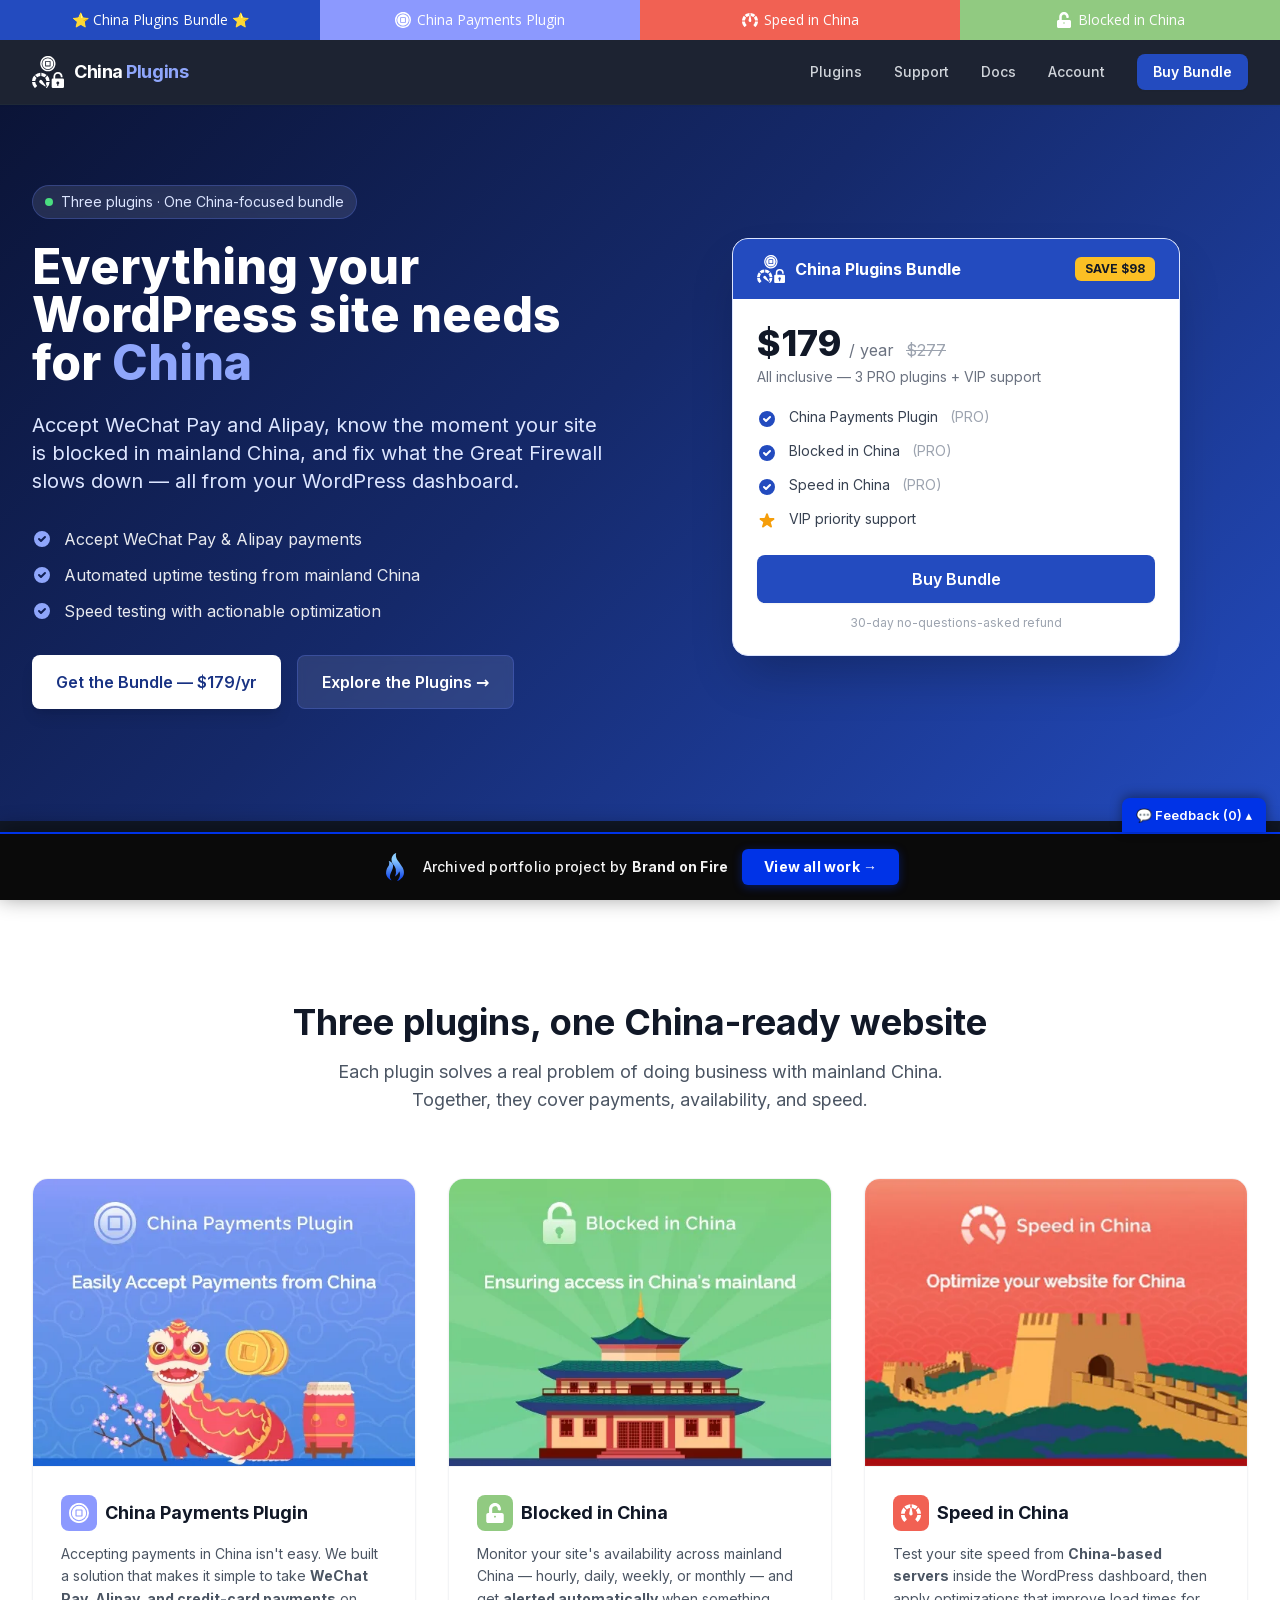
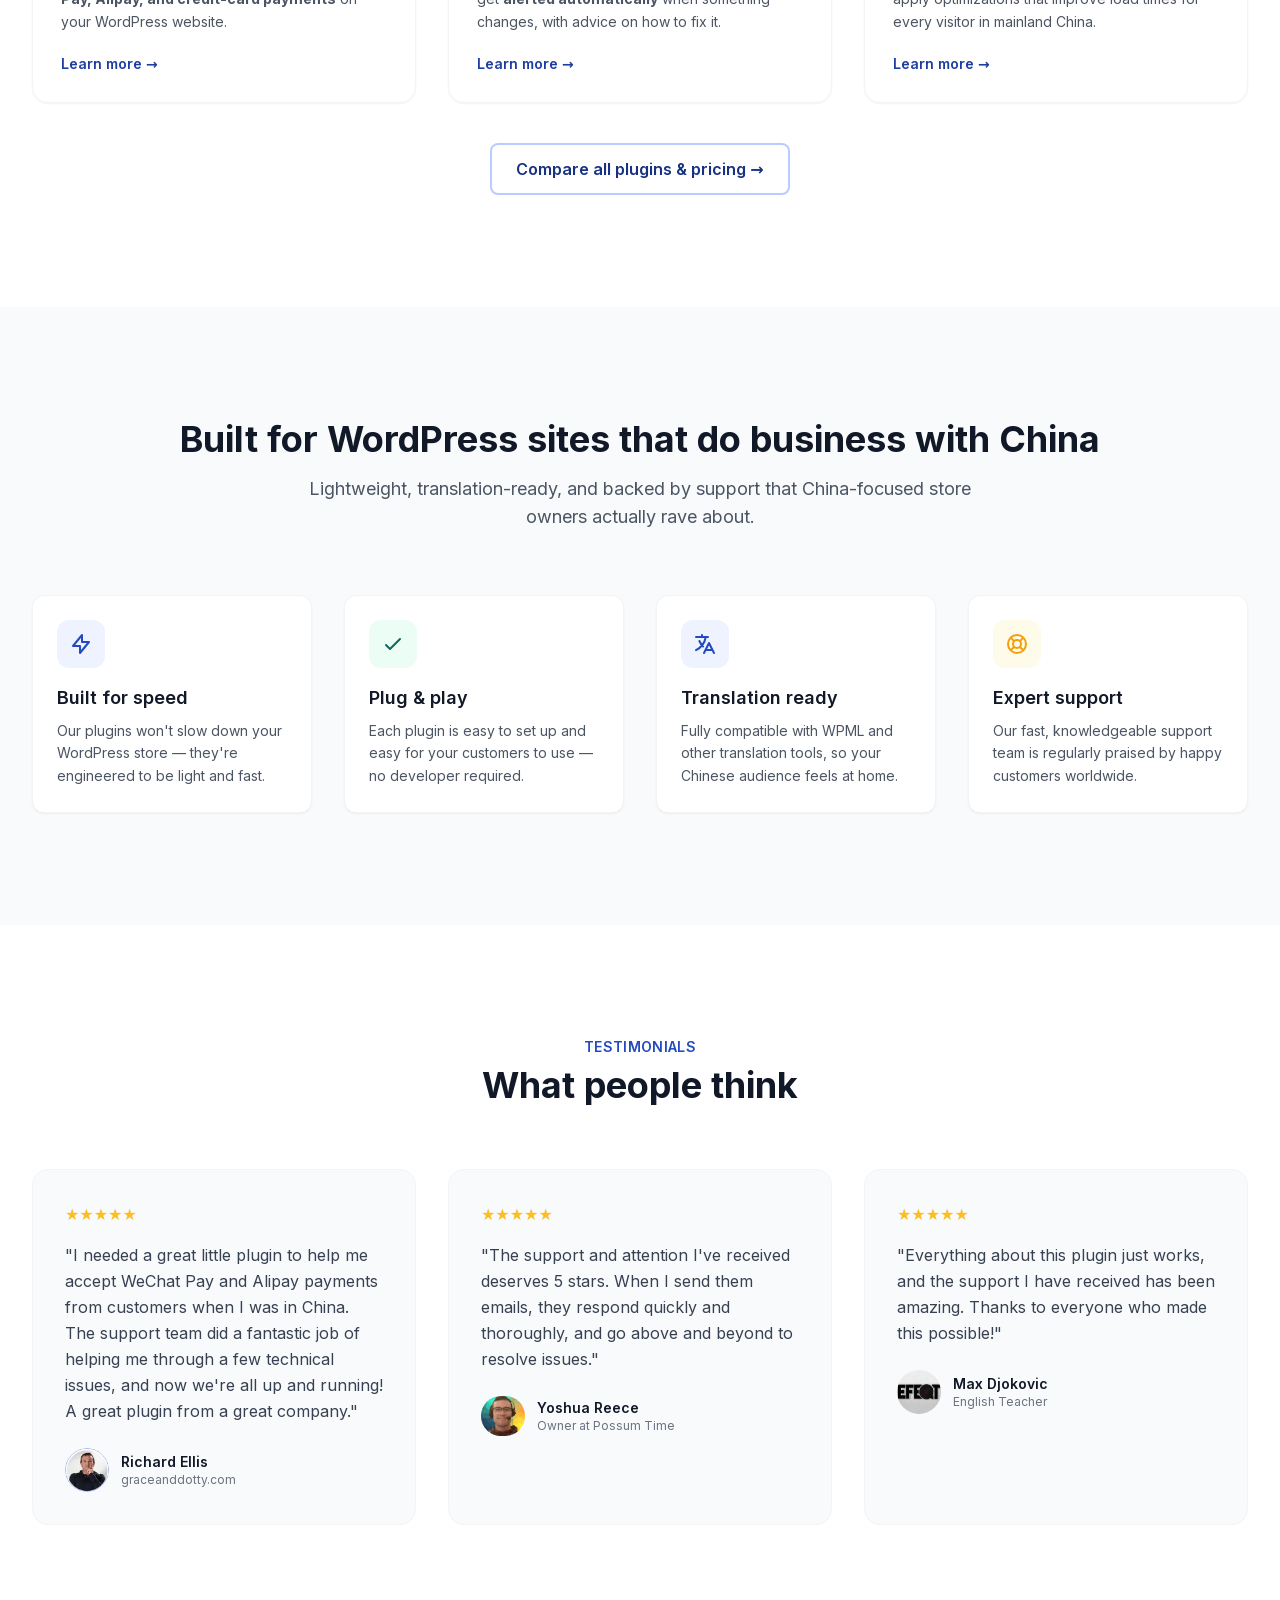
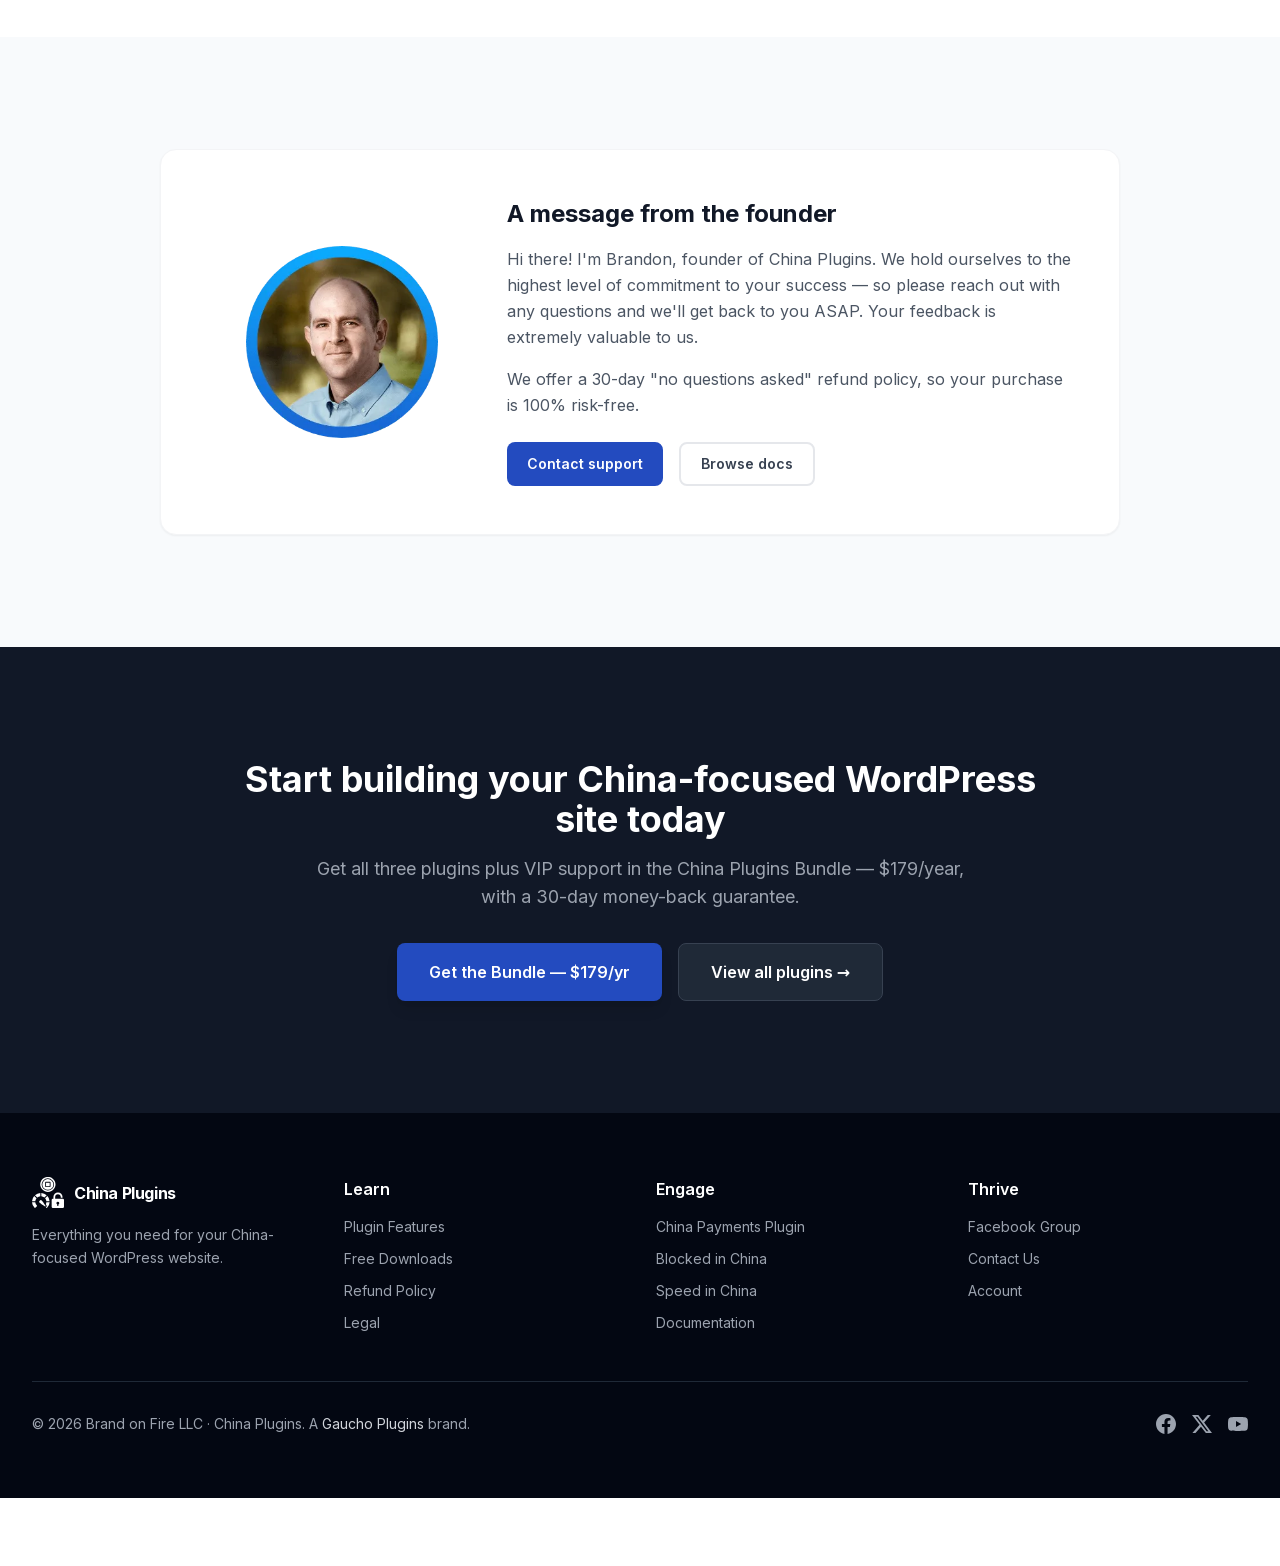
==== commit 2b090eb7: "Add feedback comment widget to portfolio bar" ====
--- a/index.html
+++ b/index.html
@@ -1 +1,58 @@
-<!doctype html><html lang="en" class="scroll-smooth" data-bofp="0"><head><meta charset="utf-8"><link rel="icon" href="/assets/img/china-plugins-icon.svg" type="image/svg+xml"><link rel="apple-touch-icon" href="/assets/img/china-plugins-icon.svg"><meta name="viewport" content="width=device-width, initial-scale=1"><title>China Plugins – WeChat Pay, Alipay &amp; China Optimization for WordPress</title><meta name="description" content="Everything your WordPress site needs for China: accept WeChat Pay &amp; Alipay payments, check if your site is blocked in mainland China, and optimize speed behind the Great Firewall. Get all three plugins in one bundle."><meta name="keywords" content="WordPress plugins for China, WeChat Pay WordPress, Alipay WooCommerce, China payment gateway, website blocked in China, China speed test WordPress, China-compliant WordPress"><link rel="canonical" href="/"><meta property="og:type" content="website"><meta property="og:title" content="China Plugins – Everything Your WordPress Site Needs for China"><meta property="og:description" content="Accept WeChat Pay &amp; Alipay, monitor China availability, and optimize speed behind the Great Firewall — three WordPress plugins in one money-saving bundle."><meta property="og:url" content="/"><meta property="og:site_name" content="China Plugins"><meta property="og:image" content="_a/2f5b2069b75f.webp"><meta name="twitter:card" content="summary_large_image"><meta name="twitter:title" content="China Plugins – WeChat Pay, Alipay &amp; China Optimization for WordPress"><meta name="twitter:description" content="Three WordPress plugins for China — payments, availability monitoring, and speed optimization — in one bundle."><meta name="twitter:image" content="_a/2f5b2069b75f.webp"><link rel="stylesheet" href="style.css"><style>[data-bofp="1"]{background-color:rgb(255, 255, 255)!important;color:rgb(31, 41, 55)!important}[data-bofp="2"]{background-color:rgba(17, 24, 39, 0.95)!important;color:rgb(31, 41, 55)!important}[data-bofp="3"]{background-color:rgb(17, 24, 39)!important;color:rgb(31, 41, 55)!important}[data-bofp="4"]{background-color:rgb(255, 255, 255)!important;color:rgb(31, 41, 55)!important}[data-bofp="5"]{background-color:rgb(248, 250, 252)!important;color:rgb(31, 41, 55)!important}[data-bofp="6"]{background-color:rgb(255, 255, 255)!important;color:rgb(31, 41, 55)!important}[data-bofp="7"]{background-color:rgb(248, 250, 252)!important;color:rgb(31, 41, 55)!important}[data-bofp="8"]{background-color:rgb(255, 255, 255)!important;color:rgb(31, 41, 55)!important}[data-bofp="9"]{background-color:rgb(17, 24, 39)!important;color:rgb(31, 41, 55)!important}[data-bofp="10"]{background-color:rgb(3, 7, 18)!important;color:rgb(156, 163, 175)!important}</style><meta name="robots" content="noindex, nofollow"><style id="bof-noform">form,form *,fieldset,fieldset *,input,textarea,select,label.fusion-form-label,.wpcf7,.wpcf7 *,.fusion-form,.fusion-form *,.fusion-contact-form,.fusion-contact-form *,.elementor-form,.elementor-form *,.gform_wrapper,.gform_wrapper *,[class*="contact-form"],[class*="contact-form"] *,[id*="contact-form"],[id*="contact-form"] *{pointer-events:none!important;cursor:default!important;-webkit-user-select:none!important;user-select:none!important}</style></head><body class="font-sans text-gray-800 bg-white antialiased" data-bofp="1"><div class="gp-strip"><a href="index.html" class="gp-s-bundle active">⭐ China Plugins Bundle ⭐</a><a class="gp-s-cpp"><span class="gp-icon"><svg xmlns="http://www.w3.org/2000/svg" viewBox="0 0 55 55"><path fill="#fff" d="M16.8,52.84A27.53,27.53,0,0,1,0,27.5,27.53,27.53,0,0,1,16.8,2.17,27.43,27.43,0,0,1,46.94,8.06a27.47,27.47,0,0,1,0,38.88,27.68,27.68,0,0,1-8.75,5.9,27.58,27.58,0,0,1-21.4,0ZM5,27.5A22.5,22.5,0,1,0,27.5,5,22.52,22.52,0,0,0,5,27.5Zm2.68,0A19.82,19.82,0,1,1,27.5,47.32,19.84,19.84,0,0,1,7.68,27.5Zm10.11-7.88V35.38a1.84,1.84,0,0,0,1.83,1.84H35.38a1.85,1.85,0,0,0,1.84-1.84V19.62a1.85,1.85,0,0,0-1.84-1.84H19.62a1.85,1.85,0,0,0-1.84,1.84h0Zm3.08,14.51V20.87H34.13V34.13Z"></path></svg></span>China Payments Plugin</a><a class="gp-s-sic"><span class="gp-icon"><svg xmlns="http://www.w3.org/2000/svg" viewBox="0 0 75 66"><path fill="#fff" d="M12.547,66a1.055,1.055,0,0,1-.2-.02c-.569-.112-.649-.19-1.17-.7L11,65.116a44.951,44.951,0,0,1-7.673-10.9A34.6,34.6,0,0,1,.5,44.948,37.281,37.281,0,0,1,0,40.433H13.87a24.984,24.984,0,0,0,2.054,7.8,32.464,32.464,0,0,0,4.985,7.153,3.564,3.564,0,0,1,.453,1.259,2.631,2.631,0,0,1-.211,1.2l-7.643,7.767A1.607,1.607,0,0,1,12.547,66Zm50-.01a1.7,1.7,0,0,1-1.039-.484L53.848,57.84a2.621,2.621,0,0,1-.211-1.2,3.552,3.552,0,0,1,.453-1.259,32.411,32.411,0,0,0,4.985-7.153,25.185,25.185,0,0,0,2.054-7.8H75v.01a37.9,37.9,0,0,1-.5,4.5,34.6,34.6,0,0,1-2.831,9.27A44.952,44.952,0,0,1,64,65.116c-.11.106-.2.2-.282.277a1.442,1.442,0,0,1-1.029.586A1.027,1.027,0,0,1,62.542,65.99ZM75,35.889H61.069a23.519,23.519,0,0,0-1.48-6.754,29.844,29.844,0,0,0-3.806-6.386L65.57,12.741l.008.008a36.554,36.554,0,0,1,2.386,2.98,36.3,36.3,0,0,1,4.162,7.328A49.716,49.716,0,0,1,75,35.888Zm-61.069,0H0v-.006A49.8,49.8,0,0,1,2.874,23.056a36.315,36.315,0,0,1,4.162-7.328A35.609,35.609,0,0,1,9.43,12.741l9.788,10.008a29.714,29.714,0,0,0-3.806,6.386,23.751,23.751,0,0,0-1.48,6.753Zm8.487-16.271h0L12.6,9.64l.015-.012a79.218,79.218,0,0,1,6.541-4.654A30.831,30.831,0,0,1,23.9,2.64,38.621,38.621,0,0,1,29.85.829,53.184,53.184,0,0,1,35.378,0V4.8a4.075,4.075,0,0,0-.3.921c-.03.157-.751,3.892-1.642,8.6a18.535,18.535,0,0,0-4.528,1.214,31.123,31.123,0,0,0-6.494,4.083Zm30.241,0h0a31.148,31.148,0,0,0-6.495-4.083,18.493,18.493,0,0,0-4.4-1.2C40.8,9.557,40.007,5.809,40,5.771a4.157,4.157,0,0,0-.3-1.078V0h.016a53.828,53.828,0,0,1,5.512.828A38.585,38.585,0,0,1,51.179,2.64a30.8,30.8,0,0,1,4.743,2.333A79.869,79.869,0,0,1,62.477,9.64L52.66,19.618Z"></path><path fill="#fff" d="M24.431,24.4a2.1,2.1,0,0,0,.485-1.524,3.069,3.069,0,0,0-.5-1.326S11.9,2.959,10.866,1.926A6.775,6.775,0,0,0,9.183.6S4.41-1.286,1.672,1.639.382,8.481.382,8.481s-.011.42,1.348,2.2,19.79,13.7,19.79,13.7a3.088,3.088,0,0,0,1.349.592A2.1,2.1,0,0,0,24.431,24.4Z" transform="translate(37.287 44.82) rotate(-135)"></path></svg></span>Speed in China</a><a class="gp-s-bic"><span class="gp-icon"><svg xmlns="http://www.w3.org/2000/svg" viewBox="0 0 448 512"><path fill="#fff" d="M400 256H152V152.9c0-39.6 31.7-72.5 71.3-72.9 40-.4 72.7 32.1 72.7 72v16c0 13.3 10.7 24 24 24h32c13.3 0 24-10.7 24-24v-16C376 68 307.5 0 223.5 0 139.5 0 72 68 72 152v104H48c-26.5 0-48 21.5-48 48v160c0 26.5 21.5 48 48 48h352c26.5 0 48-21.5 48-48V304c0-26.5-21.5-48-48-48zm-176 120c-13.3 0-24-10.7-24-24s10.7-24 24-24 24 10.7 24 24-10.7 24-24 24z"></path></svg></span>Blocked in China</a></div><header class="sticky top-0 z-50 bg-gray-900/95 backdrop-blur-sm border-b border-gray-800 shadow-sm" data-bofp="2"><nav class="max-w-7xl mx-auto px-4 sm:px-6 lg:px-8"><div class="flex items-center justify-between h-16"><a href="index.html" class="flex items-center gap-2.5" aria-label="China Plugins home"><img src="_a/6067b7dea1ad.svg" alt="China Plugins" class="w-8 h-8" decoding="sync"><span class="text-lg font-bold text-white tracking-tight">China <span class="text-brand-300">Plugins</span></span></a><div class="hidden md:flex items-center gap-8"><a href="plugins/index.html" class="text-sm font-medium text-gray-300 hover:text-brand-300 transition-colors">Plugins</a><a href="support/index.html" class="text-sm font-medium text-gray-300 hover:text-brand-300 transition-colors">Support</a><a href="docs/index.html" class="text-sm font-medium text-gray-300 hover:text-brand-300 transition-colors">Docs</a><a target="_blank" rel="noopener" class="text-sm font-medium text-gray-300 hover:text-brand-300 transition-colors">Account</a><a href="#" class="buy-bundle inline-flex items-center px-4 py-2 bg-brand-500 text-white text-sm font-semibold rounded-lg hover:bg-brand-600 transition-colors shadow-sm">Buy Bundle</a></div><button id="mobile-menu-btn" class="md:hidden p-2 text-gray-300 hover:text-brand-300" aria-label="Toggle menu"><svg class="w-6 h-6" fill="none" stroke="currentColor" viewBox="0 0 24 24"><path stroke-linecap="round" stroke-linejoin="round" stroke-width="2" d="M4 6h16M4 12h16M4 18h16"></path></svg></button></div><div id="mobile-menu" class="hidden md:hidden pb-4"><div class="flex flex-col gap-3"><a href="plugins/index.html" class="text-sm font-medium text-gray-300 hover:text-brand-300 py-1">Plugins</a><a href="support/index.html" class="text-sm font-medium text-gray-300 hover:text-brand-300 py-1">Support</a><a href="docs/index.html" class="text-sm font-medium text-gray-300 hover:text-brand-300 py-1">Docs</a><a target="_blank" rel="noopener" class="text-sm font-medium text-gray-300 hover:text-brand-300 py-1">Account</a><a href="#" class="buy-bundle inline-flex items-center justify-center w-full px-4 py-2 bg-brand-500 text-white text-sm font-semibold rounded-lg mt-2">Buy Bundle</a></div></div></nav></header><main><section class="gradient-hero pt-16 pb-20 lg:pt-20 lg:pb-28"><div class="max-w-7xl mx-auto px-4 sm:px-6 lg:px-8"><div class="grid lg:grid-cols-2 gap-12 items-center"><div class="fade-in"><p class="inline-flex items-center gap-2 px-3 py-1.5 bg-white/10 rounded-full text-sm text-brand-100 mb-6 backdrop-blur-sm border border-brand-400/30"><span class="w-2 h-2 rounded-full bg-green-400 pulse-dot"></span>Three plugins · One China-focused bundle</p><h1 class="text-4xl sm:text-5xl lg:text-6xl font-extrabold text-white leading-tight mb-6">Everything your WordPress site needs for <span class="text-brand-300">China</span></h1><p class="text-lg lg:text-xl text-brand-100 mb-8 max-w-xl leading-relaxed">Accept WeChat Pay and Alipay, know the moment your site is blocked in mainland China, and fix what the Great Firewall slows down — all from your WordPress dashboard.</p><ul class="space-y-3 mb-8"><li class="flex items-center gap-3 text-white/90"><svg class="w-5 h-5 text-brand-300 flex-shrink-0" fill="currentColor" viewBox="0 0 20 20"><path fill-rule="evenodd" d="M10 18a8 8 0 100-16 8 8 0 000 16zm3.707-9.293a1 1 0 00-1.414-1.414L9 10.586 7.707 9.293a1 1 0 00-1.414 1.414l2 2a1 1 0 001.414 0l4-4z" clip-rule="evenodd"></path></svg>Accept WeChat Pay &amp; Alipay payments</li><li class="flex items-center gap-3 text-white/90"><svg class="w-5 h-5 text-brand-300 flex-shrink-0" fill="currentColor" viewBox="0 0 20 20"><path fill-rule="evenodd" d="M10 18a8 8 0 100-16 8 8 0 000 16zm3.707-9.293a1 1 0 00-1.414-1.414L9 10.586 7.707 9.293a1 1 0 00-1.414 1.414l2 2a1 1 0 001.414 0l4-4z" clip-rule="evenodd"></path></svg>Automated uptime testing from mainland China</li><li class="flex items-center gap-3 text-white/90"><svg class="w-5 h-5 text-brand-300 flex-shrink-0" fill="currentColor" viewBox="0 0 20 20"><path fill-rule="evenodd" d="M10 18a8 8 0 100-16 8 8 0 000 16zm3.707-9.293a1 1 0 00-1.414-1.414L9 10.586 7.707 9.293a1 1 0 00-1.414 1.414l2 2a1 1 0 001.414 0l4-4z" clip-rule="evenodd"></path></svg>Speed testing with actionable optimization</li></ul><div class="flex flex-col sm:flex-row gap-4"><a href="#" class="buy-bundle inline-flex items-center justify-center px-6 py-3.5 bg-white text-brand-700 font-semibold rounded-lg hover:bg-gray-100 transition-colors shadow-lg text-base">Get the Bundle — $179/yr</a><a href="plugins/index.html" class="inline-flex items-center justify-center px-6 py-3.5 bg-white/10 text-white font-semibold rounded-lg hover:bg-white/20 transition-colors border border-brand-400/30 text-base backdrop-blur-sm">Explore the Plugins →</a></div></div><div class="fade-in"><div class="bg-white rounded-2xl shadow-2xl border border-brand-100 overflow-hidden max-w-md mx-auto lg:ml-auto"><div class="bg-brand-500 px-6 py-4 flex items-center justify-between"><div class="flex items-center gap-2.5"><img src="_a/6067b7dea1ad.svg" alt="" class="w-7 h-7" decoding="sync"><span class="text-white font-bold">China Plugins Bundle</span></div><span class="px-2.5 py-1 rounded-md text-xs font-bold bg-gold-400 text-gray-900">SAVE $98</span></div><div class="p-6"><div class="flex items-baseline gap-2 mb-1"><span class="text-4xl font-extrabold text-gray-900">$179</span><span class="text-gray-500">/ year</span><span class="text-gray-400 line-through ml-1">$277</span></div><p class="text-sm text-gray-500 mb-5">All inclusive — 3 PRO plugins + VIP support</p><ul class="space-y-3 mb-6"><li class="flex items-start gap-3 text-sm text-gray-700"><svg class="w-5 h-5 text-brand-500 flex-shrink-0 mt-0.5" fill="currentColor" viewBox="0 0 20 20"><path fill-rule="evenodd" d="M10 18a8 8 0 100-16 8 8 0 000 16zm3.707-9.293a1 1 0 00-1.414-1.414L9 10.586 7.707 9.293a1 1 0 00-1.414 1.414l2 2a1 1 0 001.414 0l4-4z" clip-rule="evenodd"></path></svg>China Payments Plugin <span class="text-gray-400">(PRO)</span></li><li class="flex items-start gap-3 text-sm text-gray-700"><svg class="w-5 h-5 text-brand-500 flex-shrink-0 mt-0.5" fill="currentColor" viewBox="0 0 20 20"><path fill-rule="evenodd" d="M10 18a8 8 0 100-16 8 8 0 000 16zm3.707-9.293a1 1 0 00-1.414-1.414L9 10.586 7.707 9.293a1 1 0 00-1.414 1.414l2 2a1 1 0 001.414 0l4-4z" clip-rule="evenodd"></path></svg>Blocked in China <span class="text-gray-400">(PRO)</span></li><li class="flex items-start gap-3 text-sm text-gray-700"><svg class="w-5 h-5 text-brand-500 flex-shrink-0 mt-0.5" fill="currentColor" viewBox="0 0 20 20"><path fill-rule="evenodd" d="M10 18a8 8 0 100-16 8 8 0 000 16zm3.707-9.293a1 1 0 00-1.414-1.414L9 10.586 7.707 9.293a1 1 0 00-1.414 1.414l2 2a1 1 0 001.414 0l4-4z" clip-rule="evenodd"></path></svg>Speed in China <span class="text-gray-400">(PRO)</span></li><li class="flex items-start gap-3 text-sm text-gray-700"><svg class="w-5 h-5 text-gold-500 flex-shrink-0 mt-0.5" fill="currentColor" viewBox="0 0 20 20"><path d="M9.049 2.927c.3-.921 1.603-.921 1.902 0l1.07 3.292a1 1 0 00.95.69h3.462c.969 0 1.371 1.24.588 1.81l-2.8 2.034a1 1 0 00-.364 1.118l1.07 3.292c.3.921-.755 1.688-1.54 1.118l-2.8-2.034a1 1 0 00-1.175 0l-2.8 2.034c-.784.57-1.838-.197-1.539-1.118l1.07-3.292a1 1 0 00-.364-1.118L2.98 8.72c-.783-.57-.38-1.81.588-1.81h3.461a1 1 0 00.951-.69l1.07-3.292z"></path></svg>VIP priority support</li></ul><a href="#" class="buy-bundle block w-full text-center px-6 py-3 bg-brand-500 text-white font-semibold rounded-lg hover:bg-brand-600 transition-colors shadow-sm">Buy Bundle</a><p class="text-center text-xs text-gray-400 mt-3">30-day no-questions-asked refund</p></div></div></div></div></div></section><section class="bg-gray-900 border-b border-gray-800 py-6" data-bofp="3"><div class="max-w-7xl mx-auto px-4 sm:px-6 lg:px-8"><div class="flex flex-wrap items-center justify-center gap-6 lg:gap-16 text-sm text-gray-400"><div class="flex items-center gap-2"><span class="text-brand-300 font-semibold">10,000+</span> active installs</div><div class="flex items-center gap-2"><span class="text-brand-300 font-medium">WeChat Pay</span> &amp; <span class="text-brand-300 font-medium">Alipay</span></div><div>Tested from <span class="text-brand-300 font-medium">mainland China</span></div><div class="flex items-center gap-2"><span class="text-brand-300 font-medium">WPML</span> translation-ready</div></div></div></section><section class="py-20 lg:py-28 bg-white" id="plugins" data-bofp="4"><div class="max-w-7xl mx-auto px-4 sm:px-6 lg:px-8"><div class="text-center mb-16"><h2 class="text-3xl sm:text-4xl font-bold text-gray-900 mb-4">Three plugins, one China-ready website</h2><p class="text-lg text-gray-600 max-w-2xl mx-auto">Each plugin solves a real problem of doing business with mainland China. Together, they cover payments, availability, and speed.</p></div><div class="grid lg:grid-cols-3 gap-8"><div class="bg-white rounded-2xl border border-gray-100 card-hover shadow-sm overflow-hidden flex flex-col"><img src="_a/2f5b2069b75f.webp" alt="China Payments Plugin — WeChat Pay and Alipay checkout in WordPress" width="640" height="360" class="w-full h-44 object-cover object-top border-b border-gray-100" decoding="sync"><div class="p-7 flex flex-col flex-grow"><div class="flex items-center gap-2 mb-3"><span class="w-9 h-9 rounded-lg flex items-center justify-center" style="background:#8C99FE"><svg class="w-5 h-5" fill="#fff" viewBox="0 0 55 55"><path fill="#fff" d="M16.8,52.84A27.53,27.53,0,0,1,0,27.5,27.53,27.53,0,0,1,16.8,2.17,27.43,27.43,0,0,1,46.94,8.06a27.47,27.47,0,0,1,0,38.88,27.68,27.68,0,0,1-8.75,5.9,27.58,27.58,0,0,1-21.4,0ZM5,27.5A22.5,22.5,0,1,0,27.5,5,22.52,22.52,0,0,0,5,27.5Zm2.68,0A19.82,19.82,0,1,1,27.5,47.32,19.84,19.84,0,0,1,7.68,27.5Zm10.11-7.88V35.38a1.84,1.84,0,0,0,1.83,1.84H35.38a1.85,1.85,0,0,0,1.84-1.84V19.62a1.85,1.85,0,0,0-1.84-1.84H19.62a1.85,1.85,0,0,0-1.84,1.84h0Zm3.08,14.51V20.87H34.13V34.13Z"></path></svg></span><h3 class="text-lg font-bold text-gray-900">China Payments Plugin</h3></div><p class="text-gray-600 text-sm leading-relaxed mb-5 flex-grow">Accepting payments in China isn't easy. We built a solution that makes it simple to take <strong>WeChat Pay, Alipay, and credit-card payments</strong> on your WordPress website.</p><a target="_blank" rel="noopener" class="text-sm font-semibold text-brand-600 hover:text-brand-700">Learn more →</a></div></div><div class="bg-white rounded-2xl border border-gray-100 card-hover shadow-sm overflow-hidden flex flex-col"><img src="_a/512d75eb6cff.webp" alt="Blocked in China — checking WordPress site availability across mainland China regions" width="640" height="360" class="w-full h-44 object-cover object-top border-b border-gray-100" decoding="sync"><div class="p-7 flex flex-col flex-grow"><div class="flex items-center gap-2 mb-3"><span class="w-9 h-9 rounded-lg flex items-center justify-center" style="background:#91CA81"><svg class="w-5 h-5" fill="#fff" viewBox="0 0 448 512"><path fill="#fff" d="M400 256H152V152.9c0-39.6 31.7-72.5 71.3-72.9 40-.4 72.7 32.1 72.7 72v16c0 13.3 10.7 24 24 24h32c13.3 0 24-10.7 24-24v-16C376 68 307.5 0 223.5 0 139.5 0 72 68 72 152v104H48c-26.5 0-48 21.5-48 48v160c0 26.5 21.5 48 48 48h352c26.5 0 48-21.5 48-48V304c0-26.5-21.5-48-48-48zm-176 120c-13.3 0-24-10.7-24-24s10.7-24 24-24 24 10.7 24 24-10.7 24-24 24z"></path></svg></span><h3 class="text-lg font-bold text-gray-900">Blocked in China</h3></div><p class="text-gray-600 text-sm leading-relaxed mb-5 flex-grow">Monitor your site's availability across mainland China — hourly, daily, weekly, or monthly — and get <strong>alerted automatically</strong> when something changes, with advice on how to fix it.</p><a target="_blank" rel="noopener" class="text-sm font-semibold text-brand-600 hover:text-brand-700">Learn more →</a></div></div><div class="bg-white rounded-2xl border border-gray-100 card-hover shadow-sm overflow-hidden flex flex-col"><img src="_a/c743f02523ca.webp" alt="Speed in China — WordPress speed test results from mainland China servers" width="640" height="360" class="w-full h-44 object-cover object-top border-b border-gray-100" decoding="sync"><div class="p-7 flex flex-col flex-grow"><div class="flex items-center gap-2 mb-3"><span class="w-9 h-9 rounded-lg flex items-center justify-center" style="background:#F16153"><svg class="w-5 h-5" fill="#fff" viewBox="0 0 75 66"><path fill="#fff" d="M12.547,66a1.055,1.055,0,0,1-.2-.02c-.569-.112-.649-.19-1.17-.7L11,65.116a44.951,44.951,0,0,1-7.673-10.9A34.6,34.6,0,0,1,.5,44.948,37.281,37.281,0,0,1,0,40.433H13.87a24.984,24.984,0,0,0,2.054,7.8,32.464,32.464,0,0,0,4.985,7.153,3.564,3.564,0,0,1,.453,1.259,2.631,2.631,0,0,1-.211,1.2l-7.643,7.767A1.607,1.607,0,0,1,12.547,66Zm50-.01a1.7,1.7,0,0,1-1.039-.484L53.848,57.84a2.621,2.621,0,0,1-.211-1.2,3.552,3.552,0,0,1,.453-1.259,32.411,32.411,0,0,0,4.985-7.153,25.185,25.185,0,0,0,2.054-7.8H75v.01a37.9,37.9,0,0,1-.5,4.5,34.6,34.6,0,0,1-2.831,9.27A44.952,44.952,0,0,1,64,65.116c-.11.106-.2.2-.282.277a1.442,1.442,0,0,1-1.029.586A1.027,1.027,0,0,1,62.542,65.99ZM75,35.889H61.069a23.519,23.519,0,0,0-1.48-6.754,29.844,29.844,0,0,0-3.806-6.386L65.57,12.741l.008.008a36.554,36.554,0,0,1,2.386,2.98,36.3,36.3,0,0,1,4.162,7.328A49.716,49.716,0,0,1,75,35.888Zm-61.069,0H0v-.006A49.8,49.8,0,0,1,2.874,23.056a36.315,36.315,0,0,1,4.162-7.328A35.609,35.609,0,0,1,9.43,12.741l9.788,10.008a29.714,29.714,0,0,0-3.806,6.386,23.751,23.751,0,0,0-1.48,6.753Zm8.487-16.271h0L12.6,9.64l.015-.012a79.218,79.218,0,0,1,6.541-4.654A30.831,30.831,0,0,1,23.9,2.64,38.621,38.621,0,0,1,29.85.829,53.184,53.184,0,0,1,35.378,0V4.8a4.075,4.075,0,0,0-.3.921c-.03.157-.751,3.892-1.642,8.6a18.535,18.535,0,0,0-4.528,1.214,31.123,31.123,0,0,0-6.494,4.083Zm30.241,0h0a31.148,31.148,0,0,0-6.495-4.083,18.493,18.493,0,0,0-4.4-1.2C40.8,9.557,40.007,5.809,40,5.771a4.157,4.157,0,0,0-.3-1.078V0h.016a53.828,53.828,0,0,1,5.512.828A38.585,38.585,0,0,1,51.179,2.64a30.8,30.8,0,0,1,4.743,2.333A79.869,79.869,0,0,1,62.477,9.64L52.66,19.618Z"></path><path fill="#fff" d="M24.431,24.4a2.1,2.1,0,0,0,.485-1.524,3.069,3.069,0,0,0-.5-1.326S11.9,2.959,10.866,1.926A6.775,6.775,0,0,0,9.183.6S4.41-1.286,1.672,1.639.382,8.481.382,8.481s-.011.42,1.348,2.2,19.79,13.7,19.79,13.7a3.088,3.088,0,0,0,1.349.592A2.1,2.1,0,0,0,24.431,24.4Z" transform="translate(37.287 44.82) rotate(-135)"></path></svg></span><h3 class="text-lg font-bold text-gray-900">Speed in China</h3></div><p class="text-gray-600 text-sm leading-relaxed mb-5 flex-grow">Test your site speed from <strong>China-based servers</strong> inside the WordPress dashboard, then apply optimizations that improve load times for every visitor in mainland China.</p><a target="_blank" rel="noopener" class="text-sm font-semibold text-brand-600 hover:text-brand-700">Learn more →</a></div></div></div><div class="text-center mt-10"><a href="plugins/index.html" class="inline-flex items-center px-6 py-3 border-2 border-brand-200 text-brand-700 font-semibold rounded-lg hover:bg-brand-50 transition-colors">Compare all plugins &amp; pricing →</a></div></div></section><section class="py-20 lg:py-28 bg-surface-50" data-bofp="5"><div class="max-w-7xl mx-auto px-4 sm:px-6 lg:px-8"><div class="text-center mb-16"><h2 class="text-3xl sm:text-4xl font-bold text-gray-900 mb-4">Built for WordPress sites that do business with China</h2><p class="text-lg text-gray-600 max-w-2xl mx-auto">Lightweight, translation-ready, and backed by support that China-focused store owners actually rave about.</p></div><div class="grid sm:grid-cols-2 lg:grid-cols-4 gap-6 lg:gap-8"><div class="bg-white rounded-xl p-6 border border-gray-100 card-hover shadow-sm"><div class="w-12 h-12 bg-brand-50 rounded-xl flex items-center justify-center mb-4"><svg class="w-6 h-6 text-brand-500" fill="none" stroke="currentColor" viewBox="0 0 24 24"><path stroke-linecap="round" stroke-linejoin="round" stroke-width="2" d="M13 10V3L4 14h7v7l9-11h-7z"></path></svg></div><h3 class="text-lg font-semibold text-gray-900 mb-2">Built for speed</h3><p class="text-gray-600 text-sm leading-relaxed">Our plugins won't slow down your WordPress store — they're engineered to be light and fast.</p></div><div class="bg-white rounded-xl p-6 border border-gray-100 card-hover shadow-sm"><div class="w-12 h-12 bg-teal-50 rounded-xl flex items-center justify-center mb-4"><svg class="w-6 h-6 text-teal-500" fill="none" stroke="currentColor" viewBox="0 0 24 24"><path stroke-linecap="round" stroke-linejoin="round" stroke-width="2" d="M5 13l4 4L19 7"></path></svg></div><h3 class="text-lg font-semibold text-gray-900 mb-2">Plug &amp; play</h3><p class="text-gray-600 text-sm leading-relaxed">Each plugin is easy to set up and easy for your customers to use — no developer required.</p></div><div class="bg-white rounded-xl p-6 border border-gray-100 card-hover shadow-sm"><div class="w-12 h-12 bg-brand-50 rounded-xl flex items-center justify-center mb-4"><svg class="w-6 h-6 text-brand-500" fill="none" stroke="currentColor" viewBox="0 0 24 24"><path stroke-linecap="round" stroke-linejoin="round" stroke-width="2" d="M3 5h12M9 3v2m1.048 9.5A18.022 18.022 0 016.412 9m6.088 9h7M11 21l5-10 5 10M12.751 5C11.783 10.77 8.07 15.61 3 18.129"></path></svg></div><h3 class="text-lg font-semibold text-gray-900 mb-2">Translation ready</h3><p class="text-gray-600 text-sm leading-relaxed">Fully compatible with WPML and other translation tools, so your Chinese audience feels at home.</p></div><div class="bg-white rounded-xl p-6 border border-gray-100 card-hover shadow-sm"><div class="w-12 h-12 bg-gold-50 rounded-xl flex items-center justify-center mb-4"><svg class="w-6 h-6 text-gold-500" fill="none" stroke="currentColor" viewBox="0 0 24 24"><path stroke-linecap="round" stroke-linejoin="round" stroke-width="2" d="M18.364 5.636l-3.536 3.536m0 5.656l3.536 3.536M9.172 9.172L5.636 5.636m3.536 9.192l-3.536 3.536M21 12a9 9 0 11-18 0 9 9 0 0118 0zm-5 0a4 4 0 11-8 0 4 4 0 018 0z"></path></svg></div><h3 class="text-lg font-semibold text-gray-900 mb-2">Expert support</h3><p class="text-gray-600 text-sm leading-relaxed">Our fast, knowledgeable support team is regularly praised by happy customers worldwide.</p></div></div></div></section><section class="py-20 lg:py-28 bg-white" data-bofp="6"><div class="max-w-7xl mx-auto px-4 sm:px-6 lg:px-8"><div class="text-center mb-16"><p class="text-sm font-semibold text-brand-500 uppercase tracking-wide mb-2">Testimonials</p><h2 class="text-3xl sm:text-4xl font-bold text-gray-900">What people think</h2></div><div class="grid md:grid-cols-3 gap-8"><figure class="bg-surface-50 rounded-2xl p-8 border border-gray-100"><div class="flex gap-1 mb-4 text-gold-400">★★★★★</div><blockquote class="text-gray-700 leading-relaxed mb-6">"I needed a great little plugin to help me accept WeChat Pay and Alipay payments from customers when I was in China. The support team did a fantastic job of helping me through a few technical issues, and now we're all up and running! A great plugin from a great company."</blockquote><figcaption class="flex items-center gap-3"><img src="_a/8b23d26510ea.webp" alt="Richard Ellis" width="44" height="44" class="w-11 h-11 rounded-full object-cover" decoding="sync"><span><span class="block font-semibold text-gray-900 text-sm">Richard Ellis</span><span class="block text-gray-500 text-xs">graceanddotty.com</span></span></figcaption></figure><figure class="bg-surface-50 rounded-2xl p-8 border border-gray-100"><div class="flex gap-1 mb-4 text-gold-400">★★★★★</div><blockquote class="text-gray-700 leading-relaxed mb-6">"The support and attention I've received deserves 5 stars. When I send them emails, they respond quickly and thoroughly, and go above and beyond to resolve issues."</blockquote><figcaption class="flex items-center gap-3"><img src="_a/dd78b218b23b.webp" alt="Yoshua Reece" width="44" height="44" class="w-11 h-11 rounded-full object-cover" decoding="sync"><span><span class="block font-semibold text-gray-900 text-sm">Yoshua Reece</span><span class="block text-gray-500 text-xs">Owner at Possum Time</span></span></figcaption></figure><figure class="bg-surface-50 rounded-2xl p-8 border border-gray-100"><div class="flex gap-1 mb-4 text-gold-400">★★★★★</div><blockquote class="text-gray-700 leading-relaxed mb-6">"Everything about this plugin just works, and the support I have received has been amazing. Thanks to everyone who made this possible!"</blockquote><figcaption class="flex items-center gap-3"><img src="_a/1dc4b0bb4832.webp" alt="Max Djokovic" width="44" height="44" class="w-11 h-11 rounded-full object-cover" decoding="sync"><span><span class="block font-semibold text-gray-900 text-sm">Max Djokovic</span><span class="block text-gray-500 text-xs">English Teacher</span></span></figcaption></figure></div></div></section><section class="py-20 lg:py-28 bg-surface-50" data-bofp="7"><div class="max-w-5xl mx-auto px-4 sm:px-6 lg:px-8"><div class="bg-white rounded-2xl p-8 lg:p-12 border border-gray-100 shadow-sm grid md:grid-cols-3 gap-8 items-center" data-bofp="8"><div class="md:col-span-1 flex justify-center"><img src="_a/25513d915ea3.webp" alt="Brandon, founder of China Plugins" width="240" height="240" class="w-48 h-48 object-contain" decoding="sync"></div><div class="md:col-span-2"><h3 class="text-2xl font-bold text-gray-900 mb-4">A message from the founder</h3><p class="text-gray-600 leading-relaxed mb-4">Hi there! I'm Brandon, founder of China Plugins. We hold ourselves to the highest level of commitment to your success — so please reach out with any questions and we'll get back to you ASAP. Your feedback is extremely valuable to us.</p><p class="text-gray-600 leading-relaxed mb-6">We offer a 30-day "no questions asked" refund policy, so your purchase is 100% risk-free.</p><div class="flex flex-wrap gap-4"><a href="support/index.html" class="inline-flex items-center px-5 py-2.5 bg-brand-500 text-white text-sm font-semibold rounded-lg hover:bg-brand-600 transition-colors">Contact support</a><a href="docs/index.html" class="inline-flex items-center px-5 py-2.5 border-2 border-gray-200 text-gray-700 text-sm font-semibold rounded-lg hover:border-brand-300 hover:text-brand-600 transition-colors">Browse docs</a></div></div></div></div></section><section class="py-20 lg:py-28 bg-gray-900" data-bofp="9"><div class="max-w-4xl mx-auto px-4 sm:px-6 lg:px-8 text-center"><h2 class="text-3xl sm:text-4xl font-bold text-white mb-4">Start building your China-focused WordPress site today</h2><p class="text-lg text-gray-400 mb-8 max-w-2xl mx-auto">Get all three plugins plus VIP support in the China Plugins Bundle — $179/year, with a 30-day money-back guarantee.</p><div class="flex flex-col sm:flex-row gap-4 justify-center"><a href="#" class="buy-bundle inline-flex items-center justify-center px-8 py-4 bg-brand-500 text-white font-semibold rounded-lg hover:bg-brand-600 transition-colors shadow-lg text-base">Get the Bundle — $179/yr</a><a href="plugins/index.html" class="inline-flex items-center justify-center px-8 py-4 bg-gray-800 text-white font-semibold rounded-lg hover:bg-gray-700 transition-colors border border-gray-700 text-base">View all plugins →</a></div></div></section></main><footer class="bg-gray-950 text-gray-400 py-16" data-bofp="10"><div class="max-w-7xl mx-auto px-4 sm:px-6 lg:px-8"><div class="grid sm:grid-cols-2 lg:grid-cols-4 gap-8 mb-12"><div class="sm:col-span-2 lg:col-span-1"><div class="flex items-center gap-2.5 mb-4"><img src="_a/6067b7dea1ad.svg" alt="China Plugins" class="w-8 h-8" decoding="sync"><span class="text-base font-bold text-white tracking-tight">China Plugins</span></div><p class="text-sm leading-relaxed">Everything you need for your China-focused WordPress website.</p></div><div><h4 class="text-white font-semibold mb-4">Learn</h4><ul class="space-y-3 text-sm"><li><a href="plugins/index.html" class="hover:text-brand-300 transition-colors">Plugin Features</a></li><li><a href="free-downloads/index.html" class="hover:text-brand-300 transition-colors">Free Downloads</a></li><li><a target="_blank" rel="noopener" class="hover:text-brand-300 transition-colors">Refund Policy</a></li><li><a href="legal/index.html" class="hover:text-brand-300 transition-colors">Legal</a></li></ul></div><div><h4 class="text-white font-semibold mb-4">Engage</h4><ul class="space-y-3 text-sm"><li><a target="_blank" rel="noopener" class="hover:text-brand-300 transition-colors">China Payments Plugin</a></li><li><a target="_blank" rel="noopener" class="hover:text-brand-300 transition-colors">Blocked in China</a></li><li><a target="_blank" rel="noopener" class="hover:text-brand-300 transition-colors">Speed in China</a></li><li><a href="docs/index.html" class="hover:text-brand-300 transition-colors">Documentation</a></li></ul></div><div><h4 class="text-white font-semibold mb-4">Thrive</h4><ul class="space-y-3 text-sm"><li><a target="_blank" rel="noopener" class="hover:text-brand-300 transition-colors">Facebook Group</a></li><li><a href="support/index.html" class="hover:text-brand-300 transition-colors">Contact Us</a></li><li><a target="_blank" rel="noopener" class="hover:text-brand-300 transition-colors">Account</a></li></ul></div></div><div class="border-t border-gray-800 pt-8 flex flex-col sm:flex-row items-center justify-between gap-4 text-sm"><p>© 2026 Brand on Fire LLC · China Plugins. A <a target="_blank" rel="noopener" class="text-gray-300 hover:text-brand-300">Gaucho Plugins</a> brand.</p><div class="flex items-center gap-4"><a target="_blank" rel="noopener" aria-label="Facebook" class="hover:text-brand-300 transition-colors"><svg class="w-5 h-5" fill="currentColor" viewBox="0 0 24 24"><path d="M24 12.07C24 5.4 18.63 0 12 0S0 5.4 0 12.07c0 6.03 4.39 11.03 10.13 11.93v-8.44H7.08v-3.49h3.05V9.41c0-3.02 1.79-4.69 4.53-4.69 1.31 0 2.68.24 2.68.24v2.97h-1.51c-1.49 0-1.96.93-1.96 1.89v2.25h3.33l-.53 3.49h-2.8v8.44C19.61 23.1 24 18.1 24 12.07z"></path></svg></a><a target="_blank" rel="noopener" aria-label="X" class="hover:text-brand-300 transition-colors"><svg class="w-5 h-5" fill="currentColor" viewBox="0 0 24 24"><path d="M18.9 1.15h3.68l-8.04 9.19L24 22.85h-7.41l-5.8-7.58-6.64 7.58H.46l8.6-9.83L0 1.15h7.6l5.24 6.93 6.06-6.93zm-1.29 19.5h2.04L6.49 3.24H4.3L17.61 20.65z"></path></svg></a><a target="_blank" rel="noopener" aria-label="YouTube" class="hover:text-brand-300 transition-colors"><svg class="w-5 h-5" fill="currentColor" viewBox="0 0 24 24"><path d="M23.5 6.2a3.02 3.02 0 00-2.12-2.14C19.5 3.55 12 3.55 12 3.55s-7.5 0-9.38.51A3.02 3.02 0 00.5 6.2C0 8.07 0 12 0 12s0 3.93.5 5.8a3.02 3.02 0 002.12 2.14c1.88.51 9.38.51 9.38.51s7.5 0 9.38-.51a3.02 3.02 0 002.12-2.14C24 15.93 24 12 24 12s0-3.93-.5-5.8zM9.6 15.6V8.4l6.2 3.6-6.2 3.6z"></path></svg></a></div></div></div></footer><div class="fomo-popup" role="status" aria-live="polite"></div><!-- bof-portfolio-bar --><a href="https://brandonfire.com/portfolio/" id="bof-portfolio-bar" rel="noopener" style="position:fixed;left:0;right:0;bottom:0;z-index:2147483647;display:flex;align-items:center;justify-content:center;gap:14px;flex-wrap:wrap;background:#0a0a0a;color:#ffffff !important;font-family:Inter,-apple-system,BlinkMacSystemFont,'Segoe UI',Roboto,Helvetica,Arial,sans-serif;font-size:14px;font-weight:500;line-height:1;letter-spacing:.2px;padding:15px 18px;text-decoration:none !important;box-shadow:0 -3px 22px rgba(0,0,0,.45);border-top:2px solid #0033e7;box-sizing:border-box;"><img src="[data-uri]" alt="" width="28" height="28" style="display:block;flex:0 0 auto;width:28px;height:28px;"><span style="opacity:.95;color:#fff;">Archived portfolio project by <strong style="font-weight:700;color:#fff;">Brand&nbsp;on&nbsp;Fire</strong></span><span style="background:#0033e7;color:#fff;padding:11px 22px;border-radius:6px;font-weight:700;font-size:14px;white-space:nowrap;box-shadow:0 2px 10px rgba(0,51,231,.4);">View&nbsp;all&nbsp;work&nbsp;&rarr;</span></a><script>(function(){function p(){var b=document.getElementById("bof-portfolio-bar");if(b&&document.body)document.body.style.setProperty("padding-bottom",b.offsetHeight+"px","important");}if(document.readyState!=="loading")p();else document.addEventListener("DOMContentLoaded",p);window.addEventListener("resize",p);})();</script><!-- /bof-portfolio-bar --></body></html>+<!doctype html><html lang="en" class="scroll-smooth" data-bofp="0"><head><meta charset="utf-8"><link rel="icon" href="/assets/img/china-plugins-icon.svg" type="image/svg+xml"><link rel="apple-touch-icon" href="/assets/img/china-plugins-icon.svg"><meta name="viewport" content="width=device-width, initial-scale=1"><title>China Plugins – WeChat Pay, Alipay &amp; China Optimization for WordPress</title><meta name="description" content="Everything your WordPress site needs for China: accept WeChat Pay &amp; Alipay payments, check if your site is blocked in mainland China, and optimize speed behind the Great Firewall. Get all three plugins in one bundle."><meta name="keywords" content="WordPress plugins for China, WeChat Pay WordPress, Alipay WooCommerce, China payment gateway, website blocked in China, China speed test WordPress, China-compliant WordPress"><link rel="canonical" href="/"><meta property="og:type" content="website"><meta property="og:title" content="China Plugins – Everything Your WordPress Site Needs for China"><meta property="og:description" content="Accept WeChat Pay &amp; Alipay, monitor China availability, and optimize speed behind the Great Firewall — three WordPress plugins in one money-saving bundle."><meta property="og:url" content="/"><meta property="og:site_name" content="China Plugins"><meta property="og:image" content="_a/2f5b2069b75f.webp"><meta name="twitter:card" content="summary_large_image"><meta name="twitter:title" content="China Plugins – WeChat Pay, Alipay &amp; China Optimization for WordPress"><meta name="twitter:description" content="Three WordPress plugins for China — payments, availability monitoring, and speed optimization — in one bundle."><meta name="twitter:image" content="_a/2f5b2069b75f.webp"><link rel="stylesheet" href="style.css"><style>[data-bofp="1"]{background-color:rgb(255, 255, 255)!important;color:rgb(31, 41, 55)!important}[data-bofp="2"]{background-color:rgba(17, 24, 39, 0.95)!important;color:rgb(31, 41, 55)!important}[data-bofp="3"]{background-color:rgb(17, 24, 39)!important;color:rgb(31, 41, 55)!important}[data-bofp="4"]{background-color:rgb(255, 255, 255)!important;color:rgb(31, 41, 55)!important}[data-bofp="5"]{background-color:rgb(248, 250, 252)!important;color:rgb(31, 41, 55)!important}[data-bofp="6"]{background-color:rgb(255, 255, 255)!important;color:rgb(31, 41, 55)!important}[data-bofp="7"]{background-color:rgb(248, 250, 252)!important;color:rgb(31, 41, 55)!important}[data-bofp="8"]{background-color:rgb(255, 255, 255)!important;color:rgb(31, 41, 55)!important}[data-bofp="9"]{background-color:rgb(17, 24, 39)!important;color:rgb(31, 41, 55)!important}[data-bofp="10"]{background-color:rgb(3, 7, 18)!important;color:rgb(156, 163, 175)!important}</style><meta name="robots" content="noindex, nofollow"><style id="bof-noform">form,form *,fieldset,fieldset *,input,textarea,select,label.fusion-form-label,.wpcf7,.wpcf7 *,.fusion-form,.fusion-form *,.fusion-contact-form,.fusion-contact-form *,.elementor-form,.elementor-form *,.gform_wrapper,.gform_wrapper *,[class*="contact-form"],[class*="contact-form"] *,[id*="contact-form"],[id*="contact-form"] *{pointer-events:none!important;cursor:default!important;-webkit-user-select:none!important;user-select:none!important}</style></head><body class="font-sans text-gray-800 bg-white antialiased" data-bofp="1"><div class="gp-strip"><a href="index.html" class="gp-s-bundle active">⭐ China Plugins Bundle ⭐</a><a class="gp-s-cpp"><span class="gp-icon"><svg xmlns="http://www.w3.org/2000/svg" viewBox="0 0 55 55"><path fill="#fff" d="M16.8,52.84A27.53,27.53,0,0,1,0,27.5,27.53,27.53,0,0,1,16.8,2.17,27.43,27.43,0,0,1,46.94,8.06a27.47,27.47,0,0,1,0,38.88,27.68,27.68,0,0,1-8.75,5.9,27.58,27.58,0,0,1-21.4,0ZM5,27.5A22.5,22.5,0,1,0,27.5,5,22.52,22.52,0,0,0,5,27.5Zm2.68,0A19.82,19.82,0,1,1,27.5,47.32,19.84,19.84,0,0,1,7.68,27.5Zm10.11-7.88V35.38a1.84,1.84,0,0,0,1.83,1.84H35.38a1.85,1.85,0,0,0,1.84-1.84V19.62a1.85,1.85,0,0,0-1.84-1.84H19.62a1.85,1.85,0,0,0-1.84,1.84h0Zm3.08,14.51V20.87H34.13V34.13Z"></path></svg></span>China Payments Plugin</a><a class="gp-s-sic"><span class="gp-icon"><svg xmlns="http://www.w3.org/2000/svg" viewBox="0 0 75 66"><path fill="#fff" d="M12.547,66a1.055,1.055,0,0,1-.2-.02c-.569-.112-.649-.19-1.17-.7L11,65.116a44.951,44.951,0,0,1-7.673-10.9A34.6,34.6,0,0,1,.5,44.948,37.281,37.281,0,0,1,0,40.433H13.87a24.984,24.984,0,0,0,2.054,7.8,32.464,32.464,0,0,0,4.985,7.153,3.564,3.564,0,0,1,.453,1.259,2.631,2.631,0,0,1-.211,1.2l-7.643,7.767A1.607,1.607,0,0,1,12.547,66Zm50-.01a1.7,1.7,0,0,1-1.039-.484L53.848,57.84a2.621,2.621,0,0,1-.211-1.2,3.552,3.552,0,0,1,.453-1.259,32.411,32.411,0,0,0,4.985-7.153,25.185,25.185,0,0,0,2.054-7.8H75v.01a37.9,37.9,0,0,1-.5,4.5,34.6,34.6,0,0,1-2.831,9.27A44.952,44.952,0,0,1,64,65.116c-.11.106-.2.2-.282.277a1.442,1.442,0,0,1-1.029.586A1.027,1.027,0,0,1,62.542,65.99ZM75,35.889H61.069a23.519,23.519,0,0,0-1.48-6.754,29.844,29.844,0,0,0-3.806-6.386L65.57,12.741l.008.008a36.554,36.554,0,0,1,2.386,2.98,36.3,36.3,0,0,1,4.162,7.328A49.716,49.716,0,0,1,75,35.888Zm-61.069,0H0v-.006A49.8,49.8,0,0,1,2.874,23.056a36.315,36.315,0,0,1,4.162-7.328A35.609,35.609,0,0,1,9.43,12.741l9.788,10.008a29.714,29.714,0,0,0-3.806,6.386,23.751,23.751,0,0,0-1.48,6.753Zm8.487-16.271h0L12.6,9.64l.015-.012a79.218,79.218,0,0,1,6.541-4.654A30.831,30.831,0,0,1,23.9,2.64,38.621,38.621,0,0,1,29.85.829,53.184,53.184,0,0,1,35.378,0V4.8a4.075,4.075,0,0,0-.3.921c-.03.157-.751,3.892-1.642,8.6a18.535,18.535,0,0,0-4.528,1.214,31.123,31.123,0,0,0-6.494,4.083Zm30.241,0h0a31.148,31.148,0,0,0-6.495-4.083,18.493,18.493,0,0,0-4.4-1.2C40.8,9.557,40.007,5.809,40,5.771a4.157,4.157,0,0,0-.3-1.078V0h.016a53.828,53.828,0,0,1,5.512.828A38.585,38.585,0,0,1,51.179,2.64a30.8,30.8,0,0,1,4.743,2.333A79.869,79.869,0,0,1,62.477,9.64L52.66,19.618Z"></path><path fill="#fff" d="M24.431,24.4a2.1,2.1,0,0,0,.485-1.524,3.069,3.069,0,0,0-.5-1.326S11.9,2.959,10.866,1.926A6.775,6.775,0,0,0,9.183.6S4.41-1.286,1.672,1.639.382,8.481.382,8.481s-.011.42,1.348,2.2,19.79,13.7,19.79,13.7a3.088,3.088,0,0,0,1.349.592A2.1,2.1,0,0,0,24.431,24.4Z" transform="translate(37.287 44.82) rotate(-135)"></path></svg></span>Speed in China</a><a class="gp-s-bic"><span class="gp-icon"><svg xmlns="http://www.w3.org/2000/svg" viewBox="0 0 448 512"><path fill="#fff" d="M400 256H152V152.9c0-39.6 31.7-72.5 71.3-72.9 40-.4 72.7 32.1 72.7 72v16c0 13.3 10.7 24 24 24h32c13.3 0 24-10.7 24-24v-16C376 68 307.5 0 223.5 0 139.5 0 72 68 72 152v104H48c-26.5 0-48 21.5-48 48v160c0 26.5 21.5 48 48 48h352c26.5 0 48-21.5 48-48V304c0-26.5-21.5-48-48-48zm-176 120c-13.3 0-24-10.7-24-24s10.7-24 24-24 24 10.7 24 24-10.7 24-24 24z"></path></svg></span>Blocked in China</a></div><header class="sticky top-0 z-50 bg-gray-900/95 backdrop-blur-sm border-b border-gray-800 shadow-sm" data-bofp="2"><nav class="max-w-7xl mx-auto px-4 sm:px-6 lg:px-8"><div class="flex items-center justify-between h-16"><a href="index.html" class="flex items-center gap-2.5" aria-label="China Plugins home"><img src="_a/6067b7dea1ad.svg" alt="China Plugins" class="w-8 h-8" decoding="sync"><span class="text-lg font-bold text-white tracking-tight">China <span class="text-brand-300">Plugins</span></span></a><div class="hidden md:flex items-center gap-8"><a href="plugins/index.html" class="text-sm font-medium text-gray-300 hover:text-brand-300 transition-colors">Plugins</a><a href="support/index.html" class="text-sm font-medium text-gray-300 hover:text-brand-300 transition-colors">Support</a><a href="docs/index.html" class="text-sm font-medium text-gray-300 hover:text-brand-300 transition-colors">Docs</a><a target="_blank" rel="noopener" class="text-sm font-medium text-gray-300 hover:text-brand-300 transition-colors">Account</a><a href="#" class="buy-bundle inline-flex items-center px-4 py-2 bg-brand-500 text-white text-sm font-semibold rounded-lg hover:bg-brand-600 transition-colors shadow-sm">Buy Bundle</a></div><button id="mobile-menu-btn" class="md:hidden p-2 text-gray-300 hover:text-brand-300" aria-label="Toggle menu"><svg class="w-6 h-6" fill="none" stroke="currentColor" viewBox="0 0 24 24"><path stroke-linecap="round" stroke-linejoin="round" stroke-width="2" d="M4 6h16M4 12h16M4 18h16"></path></svg></button></div><div id="mobile-menu" class="hidden md:hidden pb-4"><div class="flex flex-col gap-3"><a href="plugins/index.html" class="text-sm font-medium text-gray-300 hover:text-brand-300 py-1">Plugins</a><a href="support/index.html" class="text-sm font-medium text-gray-300 hover:text-brand-300 py-1">Support</a><a href="docs/index.html" class="text-sm font-medium text-gray-300 hover:text-brand-300 py-1">Docs</a><a target="_blank" rel="noopener" class="text-sm font-medium text-gray-300 hover:text-brand-300 py-1">Account</a><a href="#" class="buy-bundle inline-flex items-center justify-center w-full px-4 py-2 bg-brand-500 text-white text-sm font-semibold rounded-lg mt-2">Buy Bundle</a></div></div></nav></header><main><section class="gradient-hero pt-16 pb-20 lg:pt-20 lg:pb-28"><div class="max-w-7xl mx-auto px-4 sm:px-6 lg:px-8"><div class="grid lg:grid-cols-2 gap-12 items-center"><div class="fade-in"><p class="inline-flex items-center gap-2 px-3 py-1.5 bg-white/10 rounded-full text-sm text-brand-100 mb-6 backdrop-blur-sm border border-brand-400/30"><span class="w-2 h-2 rounded-full bg-green-400 pulse-dot"></span>Three plugins · One China-focused bundle</p><h1 class="text-4xl sm:text-5xl lg:text-6xl font-extrabold text-white leading-tight mb-6">Everything your WordPress site needs for <span class="text-brand-300">China</span></h1><p class="text-lg lg:text-xl text-brand-100 mb-8 max-w-xl leading-relaxed">Accept WeChat Pay and Alipay, know the moment your site is blocked in mainland China, and fix what the Great Firewall slows down — all from your WordPress dashboard.</p><ul class="space-y-3 mb-8"><li class="flex items-center gap-3 text-white/90"><svg class="w-5 h-5 text-brand-300 flex-shrink-0" fill="currentColor" viewBox="0 0 20 20"><path fill-rule="evenodd" d="M10 18a8 8 0 100-16 8 8 0 000 16zm3.707-9.293a1 1 0 00-1.414-1.414L9 10.586 7.707 9.293a1 1 0 00-1.414 1.414l2 2a1 1 0 001.414 0l4-4z" clip-rule="evenodd"></path></svg>Accept WeChat Pay &amp; Alipay payments</li><li class="flex items-center gap-3 text-white/90"><svg class="w-5 h-5 text-brand-300 flex-shrink-0" fill="currentColor" viewBox="0 0 20 20"><path fill-rule="evenodd" d="M10 18a8 8 0 100-16 8 8 0 000 16zm3.707-9.293a1 1 0 00-1.414-1.414L9 10.586 7.707 9.293a1 1 0 00-1.414 1.414l2 2a1 1 0 001.414 0l4-4z" clip-rule="evenodd"></path></svg>Automated uptime testing from mainland China</li><li class="flex items-center gap-3 text-white/90"><svg class="w-5 h-5 text-brand-300 flex-shrink-0" fill="currentColor" viewBox="0 0 20 20"><path fill-rule="evenodd" d="M10 18a8 8 0 100-16 8 8 0 000 16zm3.707-9.293a1 1 0 00-1.414-1.414L9 10.586 7.707 9.293a1 1 0 00-1.414 1.414l2 2a1 1 0 001.414 0l4-4z" clip-rule="evenodd"></path></svg>Speed testing with actionable optimization</li></ul><div class="flex flex-col sm:flex-row gap-4"><a href="#" class="buy-bundle inline-flex items-center justify-center px-6 py-3.5 bg-white text-brand-700 font-semibold rounded-lg hover:bg-gray-100 transition-colors shadow-lg text-base">Get the Bundle — $179/yr</a><a href="plugins/index.html" class="inline-flex items-center justify-center px-6 py-3.5 bg-white/10 text-white font-semibold rounded-lg hover:bg-white/20 transition-colors border border-brand-400/30 text-base backdrop-blur-sm">Explore the Plugins →</a></div></div><div class="fade-in"><div class="bg-white rounded-2xl shadow-2xl border border-brand-100 overflow-hidden max-w-md mx-auto lg:ml-auto"><div class="bg-brand-500 px-6 py-4 flex items-center justify-between"><div class="flex items-center gap-2.5"><img src="_a/6067b7dea1ad.svg" alt="" class="w-7 h-7" decoding="sync"><span class="text-white font-bold">China Plugins Bundle</span></div><span class="px-2.5 py-1 rounded-md text-xs font-bold bg-gold-400 text-gray-900">SAVE $98</span></div><div class="p-6"><div class="flex items-baseline gap-2 mb-1"><span class="text-4xl font-extrabold text-gray-900">$179</span><span class="text-gray-500">/ year</span><span class="text-gray-400 line-through ml-1">$277</span></div><p class="text-sm text-gray-500 mb-5">All inclusive — 3 PRO plugins + VIP support</p><ul class="space-y-3 mb-6"><li class="flex items-start gap-3 text-sm text-gray-700"><svg class="w-5 h-5 text-brand-500 flex-shrink-0 mt-0.5" fill="currentColor" viewBox="0 0 20 20"><path fill-rule="evenodd" d="M10 18a8 8 0 100-16 8 8 0 000 16zm3.707-9.293a1 1 0 00-1.414-1.414L9 10.586 7.707 9.293a1 1 0 00-1.414 1.414l2 2a1 1 0 001.414 0l4-4z" clip-rule="evenodd"></path></svg>China Payments Plugin <span class="text-gray-400">(PRO)</span></li><li class="flex items-start gap-3 text-sm text-gray-700"><svg class="w-5 h-5 text-brand-500 flex-shrink-0 mt-0.5" fill="currentColor" viewBox="0 0 20 20"><path fill-rule="evenodd" d="M10 18a8 8 0 100-16 8 8 0 000 16zm3.707-9.293a1 1 0 00-1.414-1.414L9 10.586 7.707 9.293a1 1 0 00-1.414 1.414l2 2a1 1 0 001.414 0l4-4z" clip-rule="evenodd"></path></svg>Blocked in China <span class="text-gray-400">(PRO)</span></li><li class="flex items-start gap-3 text-sm text-gray-700"><svg class="w-5 h-5 text-brand-500 flex-shrink-0 mt-0.5" fill="currentColor" viewBox="0 0 20 20"><path fill-rule="evenodd" d="M10 18a8 8 0 100-16 8 8 0 000 16zm3.707-9.293a1 1 0 00-1.414-1.414L9 10.586 7.707 9.293a1 1 0 00-1.414 1.414l2 2a1 1 0 001.414 0l4-4z" clip-rule="evenodd"></path></svg>Speed in China <span class="text-gray-400">(PRO)</span></li><li class="flex items-start gap-3 text-sm text-gray-700"><svg class="w-5 h-5 text-gold-500 flex-shrink-0 mt-0.5" fill="currentColor" viewBox="0 0 20 20"><path d="M9.049 2.927c.3-.921 1.603-.921 1.902 0l1.07 3.292a1 1 0 00.95.69h3.462c.969 0 1.371 1.24.588 1.81l-2.8 2.034a1 1 0 00-.364 1.118l1.07 3.292c.3.921-.755 1.688-1.54 1.118l-2.8-2.034a1 1 0 00-1.175 0l-2.8 2.034c-.784.57-1.838-.197-1.539-1.118l1.07-3.292a1 1 0 00-.364-1.118L2.98 8.72c-.783-.57-.38-1.81.588-1.81h3.461a1 1 0 00.951-.69l1.07-3.292z"></path></svg>VIP priority support</li></ul><a href="#" class="buy-bundle block w-full text-center px-6 py-3 bg-brand-500 text-white font-semibold rounded-lg hover:bg-brand-600 transition-colors shadow-sm">Buy Bundle</a><p class="text-center text-xs text-gray-400 mt-3">30-day no-questions-asked refund</p></div></div></div></div></div></section><section class="bg-gray-900 border-b border-gray-800 py-6" data-bofp="3"><div class="max-w-7xl mx-auto px-4 sm:px-6 lg:px-8"><div class="flex flex-wrap items-center justify-center gap-6 lg:gap-16 text-sm text-gray-400"><div class="flex items-center gap-2"><span class="text-brand-300 font-semibold">10,000+</span> active installs</div><div class="flex items-center gap-2"><span class="text-brand-300 font-medium">WeChat Pay</span> &amp; <span class="text-brand-300 font-medium">Alipay</span></div><div>Tested from <span class="text-brand-300 font-medium">mainland China</span></div><div class="flex items-center gap-2"><span class="text-brand-300 font-medium">WPML</span> translation-ready</div></div></div></section><section class="py-20 lg:py-28 bg-white" id="plugins" data-bofp="4"><div class="max-w-7xl mx-auto px-4 sm:px-6 lg:px-8"><div class="text-center mb-16"><h2 class="text-3xl sm:text-4xl font-bold text-gray-900 mb-4">Three plugins, one China-ready website</h2><p class="text-lg text-gray-600 max-w-2xl mx-auto">Each plugin solves a real problem of doing business with mainland China. Together, they cover payments, availability, and speed.</p></div><div class="grid lg:grid-cols-3 gap-8"><div class="bg-white rounded-2xl border border-gray-100 card-hover shadow-sm overflow-hidden flex flex-col"><img src="_a/2f5b2069b75f.webp" alt="China Payments Plugin — WeChat Pay and Alipay checkout in WordPress" width="640" height="360" class="w-full h-44 object-cover object-top border-b border-gray-100" decoding="sync"><div class="p-7 flex flex-col flex-grow"><div class="flex items-center gap-2 mb-3"><span class="w-9 h-9 rounded-lg flex items-center justify-center" style="background:#8C99FE"><svg class="w-5 h-5" fill="#fff" viewBox="0 0 55 55"><path fill="#fff" d="M16.8,52.84A27.53,27.53,0,0,1,0,27.5,27.53,27.53,0,0,1,16.8,2.17,27.43,27.43,0,0,1,46.94,8.06a27.47,27.47,0,0,1,0,38.88,27.68,27.68,0,0,1-8.75,5.9,27.58,27.58,0,0,1-21.4,0ZM5,27.5A22.5,22.5,0,1,0,27.5,5,22.52,22.52,0,0,0,5,27.5Zm2.68,0A19.82,19.82,0,1,1,27.5,47.32,19.84,19.84,0,0,1,7.68,27.5Zm10.11-7.88V35.38a1.84,1.84,0,0,0,1.83,1.84H35.38a1.85,1.85,0,0,0,1.84-1.84V19.62a1.85,1.85,0,0,0-1.84-1.84H19.62a1.85,1.85,0,0,0-1.84,1.84h0Zm3.08,14.51V20.87H34.13V34.13Z"></path></svg></span><h3 class="text-lg font-bold text-gray-900">China Payments Plugin</h3></div><p class="text-gray-600 text-sm leading-relaxed mb-5 flex-grow">Accepting payments in China isn't easy. We built a solution that makes it simple to take <strong>WeChat Pay, Alipay, and credit-card payments</strong> on your WordPress website.</p><a target="_blank" rel="noopener" class="text-sm font-semibold text-brand-600 hover:text-brand-700">Learn more →</a></div></div><div class="bg-white rounded-2xl border border-gray-100 card-hover shadow-sm overflow-hidden flex flex-col"><img src="_a/512d75eb6cff.webp" alt="Blocked in China — checking WordPress site availability across mainland China regions" width="640" height="360" class="w-full h-44 object-cover object-top border-b border-gray-100" decoding="sync"><div class="p-7 flex flex-col flex-grow"><div class="flex items-center gap-2 mb-3"><span class="w-9 h-9 rounded-lg flex items-center justify-center" style="background:#91CA81"><svg class="w-5 h-5" fill="#fff" viewBox="0 0 448 512"><path fill="#fff" d="M400 256H152V152.9c0-39.6 31.7-72.5 71.3-72.9 40-.4 72.7 32.1 72.7 72v16c0 13.3 10.7 24 24 24h32c13.3 0 24-10.7 24-24v-16C376 68 307.5 0 223.5 0 139.5 0 72 68 72 152v104H48c-26.5 0-48 21.5-48 48v160c0 26.5 21.5 48 48 48h352c26.5 0 48-21.5 48-48V304c0-26.5-21.5-48-48-48zm-176 120c-13.3 0-24-10.7-24-24s10.7-24 24-24 24 10.7 24 24-10.7 24-24 24z"></path></svg></span><h3 class="text-lg font-bold text-gray-900">Blocked in China</h3></div><p class="text-gray-600 text-sm leading-relaxed mb-5 flex-grow">Monitor your site's availability across mainland China — hourly, daily, weekly, or monthly — and get <strong>alerted automatically</strong> when something changes, with advice on how to fix it.</p><a target="_blank" rel="noopener" class="text-sm font-semibold text-brand-600 hover:text-brand-700">Learn more →</a></div></div><div class="bg-white rounded-2xl border border-gray-100 card-hover shadow-sm overflow-hidden flex flex-col"><img src="_a/c743f02523ca.webp" alt="Speed in China — WordPress speed test results from mainland China servers" width="640" height="360" class="w-full h-44 object-cover object-top border-b border-gray-100" decoding="sync"><div class="p-7 flex flex-col flex-grow"><div class="flex items-center gap-2 mb-3"><span class="w-9 h-9 rounded-lg flex items-center justify-center" style="background:#F16153"><svg class="w-5 h-5" fill="#fff" viewBox="0 0 75 66"><path fill="#fff" d="M12.547,66a1.055,1.055,0,0,1-.2-.02c-.569-.112-.649-.19-1.17-.7L11,65.116a44.951,44.951,0,0,1-7.673-10.9A34.6,34.6,0,0,1,.5,44.948,37.281,37.281,0,0,1,0,40.433H13.87a24.984,24.984,0,0,0,2.054,7.8,32.464,32.464,0,0,0,4.985,7.153,3.564,3.564,0,0,1,.453,1.259,2.631,2.631,0,0,1-.211,1.2l-7.643,7.767A1.607,1.607,0,0,1,12.547,66Zm50-.01a1.7,1.7,0,0,1-1.039-.484L53.848,57.84a2.621,2.621,0,0,1-.211-1.2,3.552,3.552,0,0,1,.453-1.259,32.411,32.411,0,0,0,4.985-7.153,25.185,25.185,0,0,0,2.054-7.8H75v.01a37.9,37.9,0,0,1-.5,4.5,34.6,34.6,0,0,1-2.831,9.27A44.952,44.952,0,0,1,64,65.116c-.11.106-.2.2-.282.277a1.442,1.442,0,0,1-1.029.586A1.027,1.027,0,0,1,62.542,65.99ZM75,35.889H61.069a23.519,23.519,0,0,0-1.48-6.754,29.844,29.844,0,0,0-3.806-6.386L65.57,12.741l.008.008a36.554,36.554,0,0,1,2.386,2.98,36.3,36.3,0,0,1,4.162,7.328A49.716,49.716,0,0,1,75,35.888Zm-61.069,0H0v-.006A49.8,49.8,0,0,1,2.874,23.056a36.315,36.315,0,0,1,4.162-7.328A35.609,35.609,0,0,1,9.43,12.741l9.788,10.008a29.714,29.714,0,0,0-3.806,6.386,23.751,23.751,0,0,0-1.48,6.753Zm8.487-16.271h0L12.6,9.64l.015-.012a79.218,79.218,0,0,1,6.541-4.654A30.831,30.831,0,0,1,23.9,2.64,38.621,38.621,0,0,1,29.85.829,53.184,53.184,0,0,1,35.378,0V4.8a4.075,4.075,0,0,0-.3.921c-.03.157-.751,3.892-1.642,8.6a18.535,18.535,0,0,0-4.528,1.214,31.123,31.123,0,0,0-6.494,4.083Zm30.241,0h0a31.148,31.148,0,0,0-6.495-4.083,18.493,18.493,0,0,0-4.4-1.2C40.8,9.557,40.007,5.809,40,5.771a4.157,4.157,0,0,0-.3-1.078V0h.016a53.828,53.828,0,0,1,5.512.828A38.585,38.585,0,0,1,51.179,2.64a30.8,30.8,0,0,1,4.743,2.333A79.869,79.869,0,0,1,62.477,9.64L52.66,19.618Z"></path><path fill="#fff" d="M24.431,24.4a2.1,2.1,0,0,0,.485-1.524,3.069,3.069,0,0,0-.5-1.326S11.9,2.959,10.866,1.926A6.775,6.775,0,0,0,9.183.6S4.41-1.286,1.672,1.639.382,8.481.382,8.481s-.011.42,1.348,2.2,19.79,13.7,19.79,13.7a3.088,3.088,0,0,0,1.349.592A2.1,2.1,0,0,0,24.431,24.4Z" transform="translate(37.287 44.82) rotate(-135)"></path></svg></span><h3 class="text-lg font-bold text-gray-900">Speed in China</h3></div><p class="text-gray-600 text-sm leading-relaxed mb-5 flex-grow">Test your site speed from <strong>China-based servers</strong> inside the WordPress dashboard, then apply optimizations that improve load times for every visitor in mainland China.</p><a target="_blank" rel="noopener" class="text-sm font-semibold text-brand-600 hover:text-brand-700">Learn more →</a></div></div></div><div class="text-center mt-10"><a href="plugins/index.html" class="inline-flex items-center px-6 py-3 border-2 border-brand-200 text-brand-700 font-semibold rounded-lg hover:bg-brand-50 transition-colors">Compare all plugins &amp; pricing →</a></div></div></section><section class="py-20 lg:py-28 bg-surface-50" data-bofp="5"><div class="max-w-7xl mx-auto px-4 sm:px-6 lg:px-8"><div class="text-center mb-16"><h2 class="text-3xl sm:text-4xl font-bold text-gray-900 mb-4">Built for WordPress sites that do business with China</h2><p class="text-lg text-gray-600 max-w-2xl mx-auto">Lightweight, translation-ready, and backed by support that China-focused store owners actually rave about.</p></div><div class="grid sm:grid-cols-2 lg:grid-cols-4 gap-6 lg:gap-8"><div class="bg-white rounded-xl p-6 border border-gray-100 card-hover shadow-sm"><div class="w-12 h-12 bg-brand-50 rounded-xl flex items-center justify-center mb-4"><svg class="w-6 h-6 text-brand-500" fill="none" stroke="currentColor" viewBox="0 0 24 24"><path stroke-linecap="round" stroke-linejoin="round" stroke-width="2" d="M13 10V3L4 14h7v7l9-11h-7z"></path></svg></div><h3 class="text-lg font-semibold text-gray-900 mb-2">Built for speed</h3><p class="text-gray-600 text-sm leading-relaxed">Our plugins won't slow down your WordPress store — they're engineered to be light and fast.</p></div><div class="bg-white rounded-xl p-6 border border-gray-100 card-hover shadow-sm"><div class="w-12 h-12 bg-teal-50 rounded-xl flex items-center justify-center mb-4"><svg class="w-6 h-6 text-teal-500" fill="none" stroke="currentColor" viewBox="0 0 24 24"><path stroke-linecap="round" stroke-linejoin="round" stroke-width="2" d="M5 13l4 4L19 7"></path></svg></div><h3 class="text-lg font-semibold text-gray-900 mb-2">Plug &amp; play</h3><p class="text-gray-600 text-sm leading-relaxed">Each plugin is easy to set up and easy for your customers to use — no developer required.</p></div><div class="bg-white rounded-xl p-6 border border-gray-100 card-hover shadow-sm"><div class="w-12 h-12 bg-brand-50 rounded-xl flex items-center justify-center mb-4"><svg class="w-6 h-6 text-brand-500" fill="none" stroke="currentColor" viewBox="0 0 24 24"><path stroke-linecap="round" stroke-linejoin="round" stroke-width="2" d="M3 5h12M9 3v2m1.048 9.5A18.022 18.022 0 016.412 9m6.088 9h7M11 21l5-10 5 10M12.751 5C11.783 10.77 8.07 15.61 3 18.129"></path></svg></div><h3 class="text-lg font-semibold text-gray-900 mb-2">Translation ready</h3><p class="text-gray-600 text-sm leading-relaxed">Fully compatible with WPML and other translation tools, so your Chinese audience feels at home.</p></div><div class="bg-white rounded-xl p-6 border border-gray-100 card-hover shadow-sm"><div class="w-12 h-12 bg-gold-50 rounded-xl flex items-center justify-center mb-4"><svg class="w-6 h-6 text-gold-500" fill="none" stroke="currentColor" viewBox="0 0 24 24"><path stroke-linecap="round" stroke-linejoin="round" stroke-width="2" d="M18.364 5.636l-3.536 3.536m0 5.656l3.536 3.536M9.172 9.172L5.636 5.636m3.536 9.192l-3.536 3.536M21 12a9 9 0 11-18 0 9 9 0 0118 0zm-5 0a4 4 0 11-8 0 4 4 0 018 0z"></path></svg></div><h3 class="text-lg font-semibold text-gray-900 mb-2">Expert support</h3><p class="text-gray-600 text-sm leading-relaxed">Our fast, knowledgeable support team is regularly praised by happy customers worldwide.</p></div></div></div></section><section class="py-20 lg:py-28 bg-white" data-bofp="6"><div class="max-w-7xl mx-auto px-4 sm:px-6 lg:px-8"><div class="text-center mb-16"><p class="text-sm font-semibold text-brand-500 uppercase tracking-wide mb-2">Testimonials</p><h2 class="text-3xl sm:text-4xl font-bold text-gray-900">What people think</h2></div><div class="grid md:grid-cols-3 gap-8"><figure class="bg-surface-50 rounded-2xl p-8 border border-gray-100"><div class="flex gap-1 mb-4 text-gold-400">★★★★★</div><blockquote class="text-gray-700 leading-relaxed mb-6">"I needed a great little plugin to help me accept WeChat Pay and Alipay payments from customers when I was in China. The support team did a fantastic job of helping me through a few technical issues, and now we're all up and running! A great plugin from a great company."</blockquote><figcaption class="flex items-center gap-3"><img src="_a/8b23d26510ea.webp" alt="Richard Ellis" width="44" height="44" class="w-11 h-11 rounded-full object-cover" decoding="sync"><span><span class="block font-semibold text-gray-900 text-sm">Richard Ellis</span><span class="block text-gray-500 text-xs">graceanddotty.com</span></span></figcaption></figure><figure class="bg-surface-50 rounded-2xl p-8 border border-gray-100"><div class="flex gap-1 mb-4 text-gold-400">★★★★★</div><blockquote class="text-gray-700 leading-relaxed mb-6">"The support and attention I've received deserves 5 stars. When I send them emails, they respond quickly and thoroughly, and go above and beyond to resolve issues."</blockquote><figcaption class="flex items-center gap-3"><img src="_a/dd78b218b23b.webp" alt="Yoshua Reece" width="44" height="44" class="w-11 h-11 rounded-full object-cover" decoding="sync"><span><span class="block font-semibold text-gray-900 text-sm">Yoshua Reece</span><span class="block text-gray-500 text-xs">Owner at Possum Time</span></span></figcaption></figure><figure class="bg-surface-50 rounded-2xl p-8 border border-gray-100"><div class="flex gap-1 mb-4 text-gold-400">★★★★★</div><blockquote class="text-gray-700 leading-relaxed mb-6">"Everything about this plugin just works, and the support I have received has been amazing. Thanks to everyone who made this possible!"</blockquote><figcaption class="flex items-center gap-3"><img src="_a/1dc4b0bb4832.webp" alt="Max Djokovic" width="44" height="44" class="w-11 h-11 rounded-full object-cover" decoding="sync"><span><span class="block font-semibold text-gray-900 text-sm">Max Djokovic</span><span class="block text-gray-500 text-xs">English Teacher</span></span></figcaption></figure></div></div></section><section class="py-20 lg:py-28 bg-surface-50" data-bofp="7"><div class="max-w-5xl mx-auto px-4 sm:px-6 lg:px-8"><div class="bg-white rounded-2xl p-8 lg:p-12 border border-gray-100 shadow-sm grid md:grid-cols-3 gap-8 items-center" data-bofp="8"><div class="md:col-span-1 flex justify-center"><img src="_a/25513d915ea3.webp" alt="Brandon, founder of China Plugins" width="240" height="240" class="w-48 h-48 object-contain" decoding="sync"></div><div class="md:col-span-2"><h3 class="text-2xl font-bold text-gray-900 mb-4">A message from the founder</h3><p class="text-gray-600 leading-relaxed mb-4">Hi there! I'm Brandon, founder of China Plugins. We hold ourselves to the highest level of commitment to your success — so please reach out with any questions and we'll get back to you ASAP. Your feedback is extremely valuable to us.</p><p class="text-gray-600 leading-relaxed mb-6">We offer a 30-day "no questions asked" refund policy, so your purchase is 100% risk-free.</p><div class="flex flex-wrap gap-4"><a href="support/index.html" class="inline-flex items-center px-5 py-2.5 bg-brand-500 text-white text-sm font-semibold rounded-lg hover:bg-brand-600 transition-colors">Contact support</a><a href="docs/index.html" class="inline-flex items-center px-5 py-2.5 border-2 border-gray-200 text-gray-700 text-sm font-semibold rounded-lg hover:border-brand-300 hover:text-brand-600 transition-colors">Browse docs</a></div></div></div></div></section><section class="py-20 lg:py-28 bg-gray-900" data-bofp="9"><div class="max-w-4xl mx-auto px-4 sm:px-6 lg:px-8 text-center"><h2 class="text-3xl sm:text-4xl font-bold text-white mb-4">Start building your China-focused WordPress site today</h2><p class="text-lg text-gray-400 mb-8 max-w-2xl mx-auto">Get all three plugins plus VIP support in the China Plugins Bundle — $179/year, with a 30-day money-back guarantee.</p><div class="flex flex-col sm:flex-row gap-4 justify-center"><a href="#" class="buy-bundle inline-flex items-center justify-center px-8 py-4 bg-brand-500 text-white font-semibold rounded-lg hover:bg-brand-600 transition-colors shadow-lg text-base">Get the Bundle — $179/yr</a><a href="plugins/index.html" class="inline-flex items-center justify-center px-8 py-4 bg-gray-800 text-white font-semibold rounded-lg hover:bg-gray-700 transition-colors border border-gray-700 text-base">View all plugins →</a></div></div></section></main><footer class="bg-gray-950 text-gray-400 py-16" data-bofp="10"><div class="max-w-7xl mx-auto px-4 sm:px-6 lg:px-8"><div class="grid sm:grid-cols-2 lg:grid-cols-4 gap-8 mb-12"><div class="sm:col-span-2 lg:col-span-1"><div class="flex items-center gap-2.5 mb-4"><img src="_a/6067b7dea1ad.svg" alt="China Plugins" class="w-8 h-8" decoding="sync"><span class="text-base font-bold text-white tracking-tight">China Plugins</span></div><p class="text-sm leading-relaxed">Everything you need for your China-focused WordPress website.</p></div><div><h4 class="text-white font-semibold mb-4">Learn</h4><ul class="space-y-3 text-sm"><li><a href="plugins/index.html" class="hover:text-brand-300 transition-colors">Plugin Features</a></li><li><a href="free-downloads/index.html" class="hover:text-brand-300 transition-colors">Free Downloads</a></li><li><a target="_blank" rel="noopener" class="hover:text-brand-300 transition-colors">Refund Policy</a></li><li><a href="legal/index.html" class="hover:text-brand-300 transition-colors">Legal</a></li></ul></div><div><h4 class="text-white font-semibold mb-4">Engage</h4><ul class="space-y-3 text-sm"><li><a target="_blank" rel="noopener" class="hover:text-brand-300 transition-colors">China Payments Plugin</a></li><li><a target="_blank" rel="noopener" class="hover:text-brand-300 transition-colors">Blocked in China</a></li><li><a target="_blank" rel="noopener" class="hover:text-brand-300 transition-colors">Speed in China</a></li><li><a href="docs/index.html" class="hover:text-brand-300 transition-colors">Documentation</a></li></ul></div><div><h4 class="text-white font-semibold mb-4">Thrive</h4><ul class="space-y-3 text-sm"><li><a target="_blank" rel="noopener" class="hover:text-brand-300 transition-colors">Facebook Group</a></li><li><a href="support/index.html" class="hover:text-brand-300 transition-colors">Contact Us</a></li><li><a target="_blank" rel="noopener" class="hover:text-brand-300 transition-colors">Account</a></li></ul></div></div><div class="border-t border-gray-800 pt-8 flex flex-col sm:flex-row items-center justify-between gap-4 text-sm"><p>© 2026 Brand on Fire LLC · China Plugins. A <a target="_blank" rel="noopener" class="text-gray-300 hover:text-brand-300">Gaucho Plugins</a> brand.</p><div class="flex items-center gap-4"><a target="_blank" rel="noopener" aria-label="Facebook" class="hover:text-brand-300 transition-colors"><svg class="w-5 h-5" fill="currentColor" viewBox="0 0 24 24"><path d="M24 12.07C24 5.4 18.63 0 12 0S0 5.4 0 12.07c0 6.03 4.39 11.03 10.13 11.93v-8.44H7.08v-3.49h3.05V9.41c0-3.02 1.79-4.69 4.53-4.69 1.31 0 2.68.24 2.68.24v2.97h-1.51c-1.49 0-1.96.93-1.96 1.89v2.25h3.33l-.53 3.49h-2.8v8.44C19.61 23.1 24 18.1 24 12.07z"></path></svg></a><a target="_blank" rel="noopener" aria-label="X" class="hover:text-brand-300 transition-colors"><svg class="w-5 h-5" fill="currentColor" viewBox="0 0 24 24"><path d="M18.9 1.15h3.68l-8.04 9.19L24 22.85h-7.41l-5.8-7.58-6.64 7.58H.46l8.6-9.83L0 1.15h7.6l5.24 6.93 6.06-6.93zm-1.29 19.5h2.04L6.49 3.24H4.3L17.61 20.65z"></path></svg></a><a target="_blank" rel="noopener" aria-label="YouTube" class="hover:text-brand-300 transition-colors"><svg class="w-5 h-5" fill="currentColor" viewBox="0 0 24 24"><path d="M23.5 6.2a3.02 3.02 0 00-2.12-2.14C19.5 3.55 12 3.55 12 3.55s-7.5 0-9.38.51A3.02 3.02 0 00.5 6.2C0 8.07 0 12 0 12s0 3.93.5 5.8a3.02 3.02 0 002.12 2.14c1.88.51 9.38.51 9.38.51s7.5 0 9.38-.51a3.02 3.02 0 002.12-2.14C24 15.93 24 12 24 12s0-3.93-.5-5.8zM9.6 15.6V8.4l6.2 3.6-6.2 3.6z"></path></svg></a></div></div></div></footer><div class="fomo-popup" role="status" aria-live="polite"></div><!-- bof-portfolio-bar --><a href="https://brandonfire.com/portfolio/" id="bof-portfolio-bar" rel="noopener" style="position:fixed;left:0;right:0;bottom:0;z-index:2147483647;display:flex;align-items:center;justify-content:center;gap:14px;flex-wrap:wrap;background:#0a0a0a;color:#ffffff !important;font-family:Inter,-apple-system,BlinkMacSystemFont,'Segoe UI',Roboto,Helvetica,Arial,sans-serif;font-size:14px;font-weight:500;line-height:1;letter-spacing:.2px;padding:15px 18px;text-decoration:none !important;box-shadow:0 -3px 22px rgba(0,0,0,.45);border-top:2px solid #0033e7;box-sizing:border-box;"><img src="[data-uri]" alt="" width="28" height="28" style="display:block;flex:0 0 auto;width:28px;height:28px;"><span style="opacity:.95;color:#fff;">Archived portfolio project by <strong style="font-weight:700;color:#fff;">Brand&nbsp;on&nbsp;Fire</strong></span><span style="background:#0033e7;color:#fff;padding:11px 22px;border-radius:6px;font-weight:700;font-size:14px;white-space:nowrap;box-shadow:0 2px 10px rgba(0,51,231,.4);">View&nbsp;all&nbsp;work&nbsp;&rarr;</span></a><script>(function(){function p(){var b=document.getElementById("bof-portfolio-bar");if(b&&document.body)document.body.style.setProperty("padding-bottom",b.offsetHeight+"px","important");}if(document.readyState!=="loading")p();else document.addEventListener("DOMContentLoaded",p);window.addEventListener("resize",p);})();</script><script>/* Brand on Fire portfolio feedback collector. All portfolio sites are one origin
+   (brand-on-fire.github.io) so localStorage is SHARED — comments accumulate in one place across every
+   site. "Export all" copies them to the clipboard to paste back to Claude. Zero backend. */
+(function () {
+  var K = 'bof_feedback', D = document;
+  function L() { try { return JSON.parse(localStorage.getItem(K)) || []; } catch (e) { return []; } }
+  function SV(a) { try { localStorage.setItem(K, JSON.stringify(a)); } catch (e) {} }
+  function slug() { var p = location.pathname.split('/').filter(Boolean); return p[0] || '(root)'; }
+  function barH() { var b = D.getElementById('bof-portfolio-bar'); return b ? b.offsetHeight : 0; }
+  if (D.getElementById('bof-fb-tog')) return;               // already injected
+  var open = localStorage.getItem('bof_fb_open') === '1';
+
+  var tog = D.createElement('div'); tog.id = 'bof-fb-tog';
+  tog.style.cssText = 'position:fixed;right:14px;z-index:2147483647;background:#0033e7;color:#fff;font:600 13px Inter,system-ui,Arial,sans-serif;padding:9px 14px;border-radius:8px 8px 0 0;cursor:pointer;box-shadow:0 -2px 12px rgba(0,0,0,.4)';
+
+  var pan = D.createElement('div'); pan.id = 'bof-fb-pan';
+  pan.style.cssText = 'position:fixed;left:0;right:0;z-index:2147483647;background:#0a0a0a;border-top:2px solid #0033e7;box-sizing:border-box;height:150px;display:none;padding:10px 12px;font-family:Inter,system-ui,Arial,sans-serif';
+
+  var ta = D.createElement('textarea');
+  ta.placeholder = 'Your feedback for this page…';
+  ta.style.cssText = 'width:100%;height:88px;background:#16181d;color:#fff;border:1px solid #2a2d35;border-radius:6px;padding:8px;font:13px/1.45 inherit;resize:none;box-sizing:border-box';
+  ta.value = localStorage.getItem('bof_fb_draft') || '';
+  ta.oninput = function () { localStorage.setItem('bof_fb_draft', ta.value); };
+
+  var row = D.createElement('div'); row.style.cssText = 'display:flex;gap:8px;align-items:center;margin-top:8px';
+  function btn(t, css) { var b = D.createElement('button'); b.textContent = t; b.style.cssText = 'border:0;border-radius:6px;padding:8px 14px;font:600 13px inherit;cursor:pointer;' + css; return b; }
+  var saveB = btn('Save comment', 'background:#0033e7;color:#fff');
+  var expB = btn('Export all', 'background:#16181d;color:#8bccff;border:1px solid #2a2d35');
+  var clrB = btn('Clear', 'background:transparent;color:#777');
+  var st = D.createElement('span'); st.style.cssText = 'color:#9aa3b2;font:12px Inter,system-ui,Arial,sans-serif;margin-left:auto';
+  row.appendChild(saveB); row.appendChild(expB); row.appendChild(clrB); row.appendChild(st);
+  pan.appendChild(ta); pan.appendChild(row); D.body.appendChild(pan); D.body.appendChild(tog);
+
+  function refresh() {
+    var h = barH(), n = L().length;
+    pan.style.bottom = h + 'px'; pan.style.display = open ? 'block' : 'none';
+    tog.style.bottom = (open ? 150 + h : h) + 'px';
+    tog.textContent = '💬 Feedback (' + n + ') ' + (open ? '▾' : '▴');
+    st.textContent = n + ' saved · ' + slug();
+  }
+  tog.onclick = function () { open = !open; localStorage.setItem('bof_fb_open', open ? '1' : '0'); refresh(); if (open) ta.focus(); };
+  saveB.onclick = function () {
+    var t = ta.value.trim(); if (!t) return;
+    var a = L(); a.push({ site: slug(), page: location.pathname, text: t, ts: new Date().toISOString() }); SV(a);
+    ta.value = ''; localStorage.removeItem('bof_fb_draft'); refresh();
+    saveB.textContent = 'Saved ✓'; setTimeout(function () { saveB.textContent = 'Save comment'; }, 900);
+  };
+  expB.onclick = function () {
+    var a = L(); if (!a.length) { alert('No comments saved yet.'); return; }
+    var txt = 'PORTFOLIO FEEDBACK (' + a.length + ' comments)\n\n' + a.map(function (c) { return '[' + c.site + c.page + ']\n' + c.text; }).join('\n\n');
+    if (navigator.clipboard && navigator.clipboard.writeText) navigator.clipboard.writeText(txt).then(function () { alert('Copied ' + a.length + ' comments — paste them to Claude.'); }, function () { window.prompt('Copy all feedback (Cmd+C):', txt); });
+    else window.prompt('Copy all feedback (Cmd+C):', txt);
+  };
+  clrB.onclick = function () { if (confirm('Clear all ' + L().length + ' saved comments?')) { SV([]); refresh(); } };
+  window.addEventListener('resize', refresh);
+  if (D.readyState !== 'loading') refresh(); else D.addEventListener('DOMContentLoaded', refresh);
+})();
+</script><!-- /bof-portfolio-bar --></body></html>
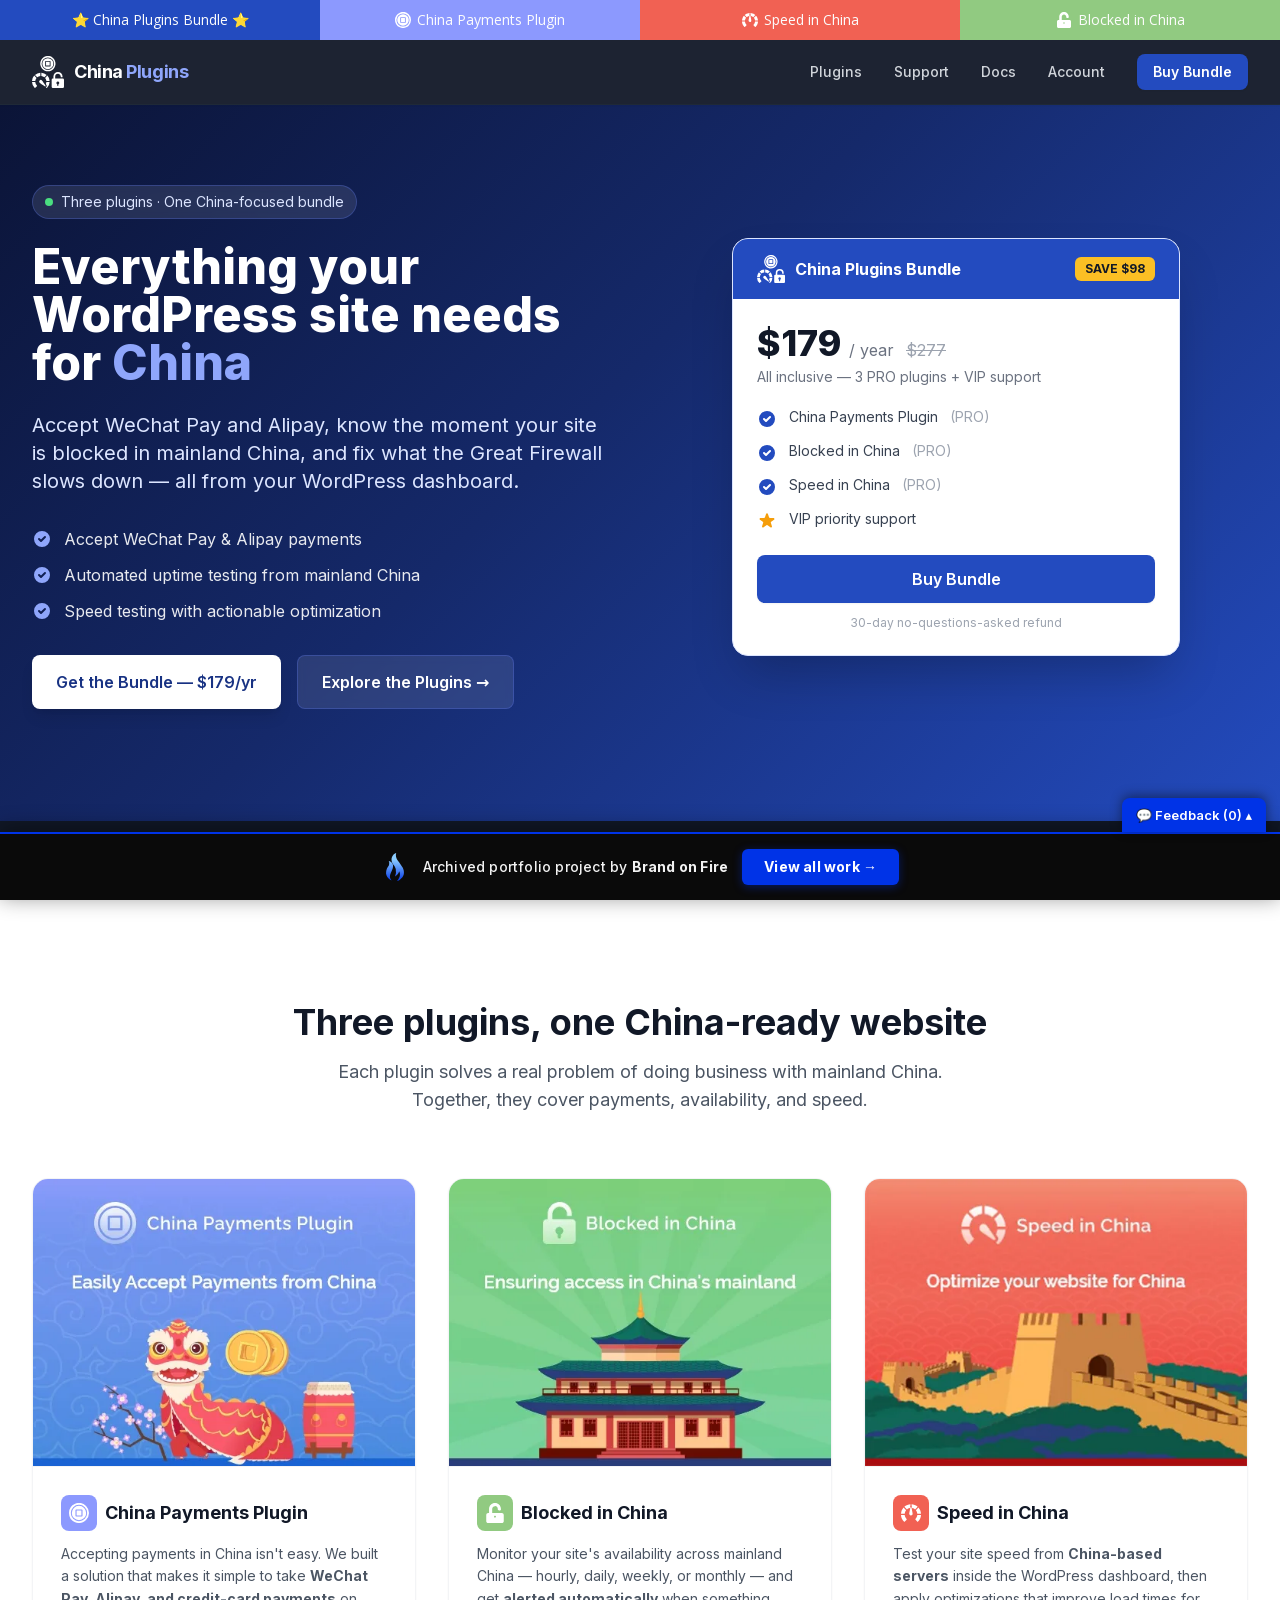
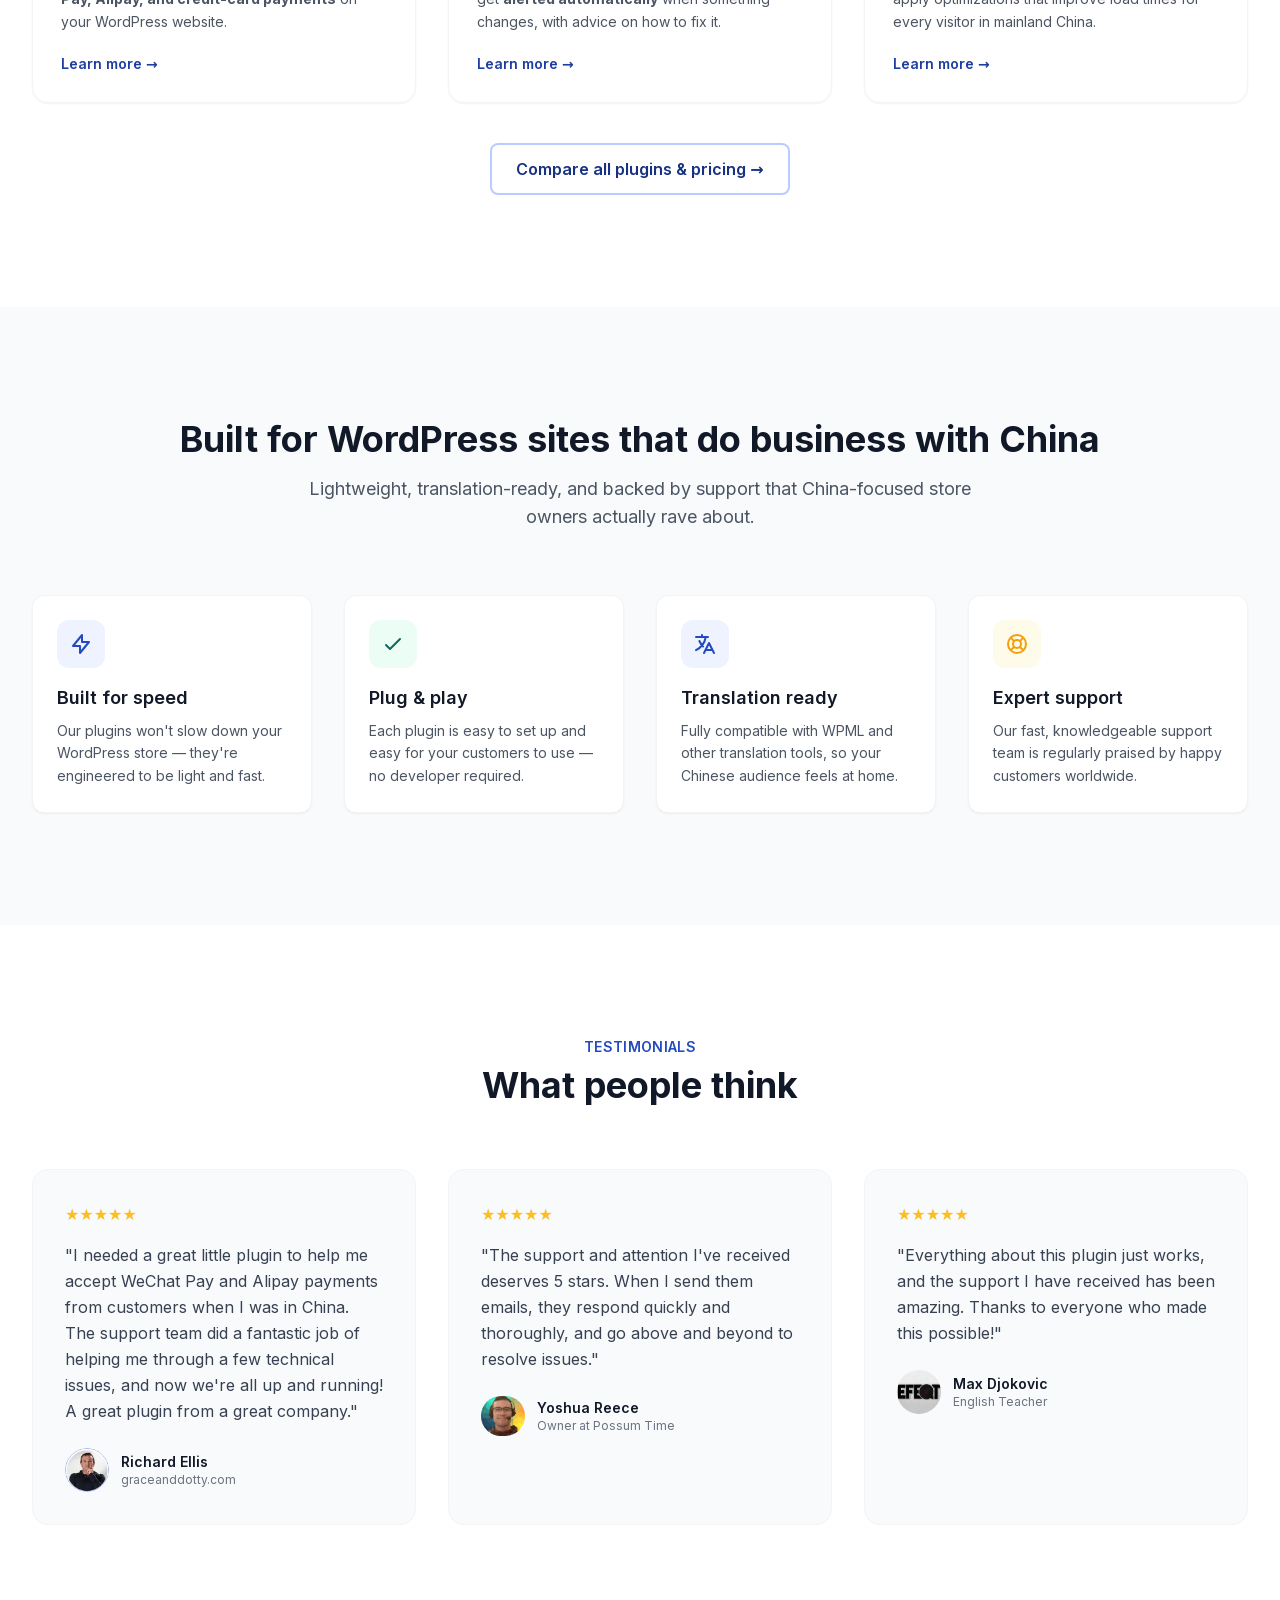
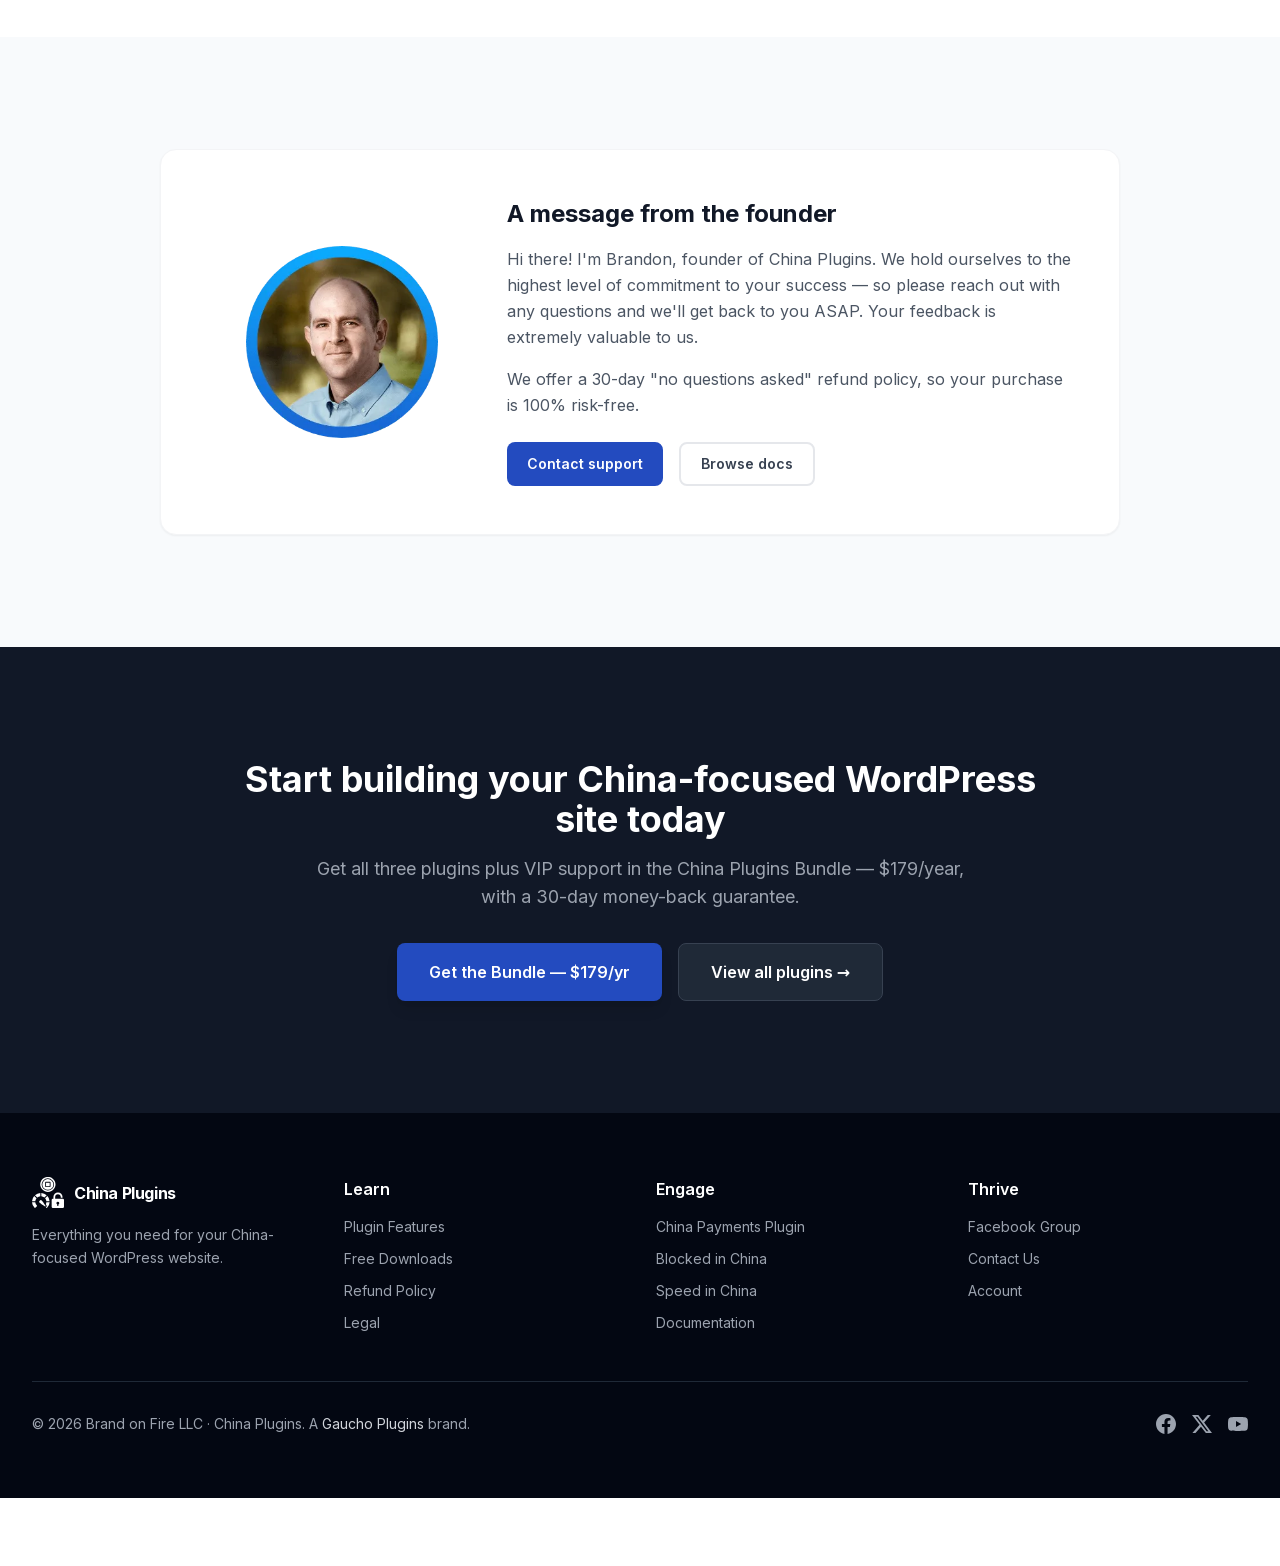
==== commit fc119431: "Add feedback comment widget to portfolio bar" ====
--- a/index.html
+++ b/index.html
@@ -1,57 +1,62 @@
-<!doctype html><html lang="en" class="scroll-smooth" data-bofp="0"><head><meta charset="utf-8"><link rel="icon" href="/assets/img/china-plugins-icon.svg" type="image/svg+xml"><link rel="apple-touch-icon" href="/assets/img/china-plugins-icon.svg"><meta name="viewport" content="width=device-width, initial-scale=1"><title>China Plugins – WeChat Pay, Alipay &amp; China Optimization for WordPress</title><meta name="description" content="Everything your WordPress site needs for China: accept WeChat Pay &amp; Alipay payments, check if your site is blocked in mainland China, and optimize speed behind the Great Firewall. Get all three plugins in one bundle."><meta name="keywords" content="WordPress plugins for China, WeChat Pay WordPress, Alipay WooCommerce, China payment gateway, website blocked in China, China speed test WordPress, China-compliant WordPress"><link rel="canonical" href="/"><meta property="og:type" content="website"><meta property="og:title" content="China Plugins – Everything Your WordPress Site Needs for China"><meta property="og:description" content="Accept WeChat Pay &amp; Alipay, monitor China availability, and optimize speed behind the Great Firewall — three WordPress plugins in one money-saving bundle."><meta property="og:url" content="/"><meta property="og:site_name" content="China Plugins"><meta property="og:image" content="_a/2f5b2069b75f.webp"><meta name="twitter:card" content="summary_large_image"><meta name="twitter:title" content="China Plugins – WeChat Pay, Alipay &amp; China Optimization for WordPress"><meta name="twitter:description" content="Three WordPress plugins for China — payments, availability monitoring, and speed optimization — in one bundle."><meta name="twitter:image" content="_a/2f5b2069b75f.webp"><link rel="stylesheet" href="style.css"><style>[data-bofp="1"]{background-color:rgb(255, 255, 255)!important;color:rgb(31, 41, 55)!important}[data-bofp="2"]{background-color:rgba(17, 24, 39, 0.95)!important;color:rgb(31, 41, 55)!important}[data-bofp="3"]{background-color:rgb(17, 24, 39)!important;color:rgb(31, 41, 55)!important}[data-bofp="4"]{background-color:rgb(255, 255, 255)!important;color:rgb(31, 41, 55)!important}[data-bofp="5"]{background-color:rgb(248, 250, 252)!important;color:rgb(31, 41, 55)!important}[data-bofp="6"]{background-color:rgb(255, 255, 255)!important;color:rgb(31, 41, 55)!important}[data-bofp="7"]{background-color:rgb(248, 250, 252)!important;color:rgb(31, 41, 55)!important}[data-bofp="8"]{background-color:rgb(255, 255, 255)!important;color:rgb(31, 41, 55)!important}[data-bofp="9"]{background-color:rgb(17, 24, 39)!important;color:rgb(31, 41, 55)!important}[data-bofp="10"]{background-color:rgb(3, 7, 18)!important;color:rgb(156, 163, 175)!important}</style><meta name="robots" content="noindex, nofollow"><style id="bof-noform">form,form *,fieldset,fieldset *,input,textarea,select,label.fusion-form-label,.wpcf7,.wpcf7 *,.fusion-form,.fusion-form *,.fusion-contact-form,.fusion-contact-form *,.elementor-form,.elementor-form *,.gform_wrapper,.gform_wrapper *,[class*="contact-form"],[class*="contact-form"] *,[id*="contact-form"],[id*="contact-form"] *{pointer-events:none!important;cursor:default!important;-webkit-user-select:none!important;user-select:none!important}</style></head><body class="font-sans text-gray-800 bg-white antialiased" data-bofp="1"><div class="gp-strip"><a href="index.html" class="gp-s-bundle active">⭐ China Plugins Bundle ⭐</a><a class="gp-s-cpp"><span class="gp-icon"><svg xmlns="http://www.w3.org/2000/svg" viewBox="0 0 55 55"><path fill="#fff" d="M16.8,52.84A27.53,27.53,0,0,1,0,27.5,27.53,27.53,0,0,1,16.8,2.17,27.43,27.43,0,0,1,46.94,8.06a27.47,27.47,0,0,1,0,38.88,27.68,27.68,0,0,1-8.75,5.9,27.58,27.58,0,0,1-21.4,0ZM5,27.5A22.5,22.5,0,1,0,27.5,5,22.52,22.52,0,0,0,5,27.5Zm2.68,0A19.82,19.82,0,1,1,27.5,47.32,19.84,19.84,0,0,1,7.68,27.5Zm10.11-7.88V35.38a1.84,1.84,0,0,0,1.83,1.84H35.38a1.85,1.85,0,0,0,1.84-1.84V19.62a1.85,1.85,0,0,0-1.84-1.84H19.62a1.85,1.85,0,0,0-1.84,1.84h0Zm3.08,14.51V20.87H34.13V34.13Z"></path></svg></span>China Payments Plugin</a><a class="gp-s-sic"><span class="gp-icon"><svg xmlns="http://www.w3.org/2000/svg" viewBox="0 0 75 66"><path fill="#fff" d="M12.547,66a1.055,1.055,0,0,1-.2-.02c-.569-.112-.649-.19-1.17-.7L11,65.116a44.951,44.951,0,0,1-7.673-10.9A34.6,34.6,0,0,1,.5,44.948,37.281,37.281,0,0,1,0,40.433H13.87a24.984,24.984,0,0,0,2.054,7.8,32.464,32.464,0,0,0,4.985,7.153,3.564,3.564,0,0,1,.453,1.259,2.631,2.631,0,0,1-.211,1.2l-7.643,7.767A1.607,1.607,0,0,1,12.547,66Zm50-.01a1.7,1.7,0,0,1-1.039-.484L53.848,57.84a2.621,2.621,0,0,1-.211-1.2,3.552,3.552,0,0,1,.453-1.259,32.411,32.411,0,0,0,4.985-7.153,25.185,25.185,0,0,0,2.054-7.8H75v.01a37.9,37.9,0,0,1-.5,4.5,34.6,34.6,0,0,1-2.831,9.27A44.952,44.952,0,0,1,64,65.116c-.11.106-.2.2-.282.277a1.442,1.442,0,0,1-1.029.586A1.027,1.027,0,0,1,62.542,65.99ZM75,35.889H61.069a23.519,23.519,0,0,0-1.48-6.754,29.844,29.844,0,0,0-3.806-6.386L65.57,12.741l.008.008a36.554,36.554,0,0,1,2.386,2.98,36.3,36.3,0,0,1,4.162,7.328A49.716,49.716,0,0,1,75,35.888Zm-61.069,0H0v-.006A49.8,49.8,0,0,1,2.874,23.056a36.315,36.315,0,0,1,4.162-7.328A35.609,35.609,0,0,1,9.43,12.741l9.788,10.008a29.714,29.714,0,0,0-3.806,6.386,23.751,23.751,0,0,0-1.48,6.753Zm8.487-16.271h0L12.6,9.64l.015-.012a79.218,79.218,0,0,1,6.541-4.654A30.831,30.831,0,0,1,23.9,2.64,38.621,38.621,0,0,1,29.85.829,53.184,53.184,0,0,1,35.378,0V4.8a4.075,4.075,0,0,0-.3.921c-.03.157-.751,3.892-1.642,8.6a18.535,18.535,0,0,0-4.528,1.214,31.123,31.123,0,0,0-6.494,4.083Zm30.241,0h0a31.148,31.148,0,0,0-6.495-4.083,18.493,18.493,0,0,0-4.4-1.2C40.8,9.557,40.007,5.809,40,5.771a4.157,4.157,0,0,0-.3-1.078V0h.016a53.828,53.828,0,0,1,5.512.828A38.585,38.585,0,0,1,51.179,2.64a30.8,30.8,0,0,1,4.743,2.333A79.869,79.869,0,0,1,62.477,9.64L52.66,19.618Z"></path><path fill="#fff" d="M24.431,24.4a2.1,2.1,0,0,0,.485-1.524,3.069,3.069,0,0,0-.5-1.326S11.9,2.959,10.866,1.926A6.775,6.775,0,0,0,9.183.6S4.41-1.286,1.672,1.639.382,8.481.382,8.481s-.011.42,1.348,2.2,19.79,13.7,19.79,13.7a3.088,3.088,0,0,0,1.349.592A2.1,2.1,0,0,0,24.431,24.4Z" transform="translate(37.287 44.82) rotate(-135)"></path></svg></span>Speed in China</a><a class="gp-s-bic"><span class="gp-icon"><svg xmlns="http://www.w3.org/2000/svg" viewBox="0 0 448 512"><path fill="#fff" d="M400 256H152V152.9c0-39.6 31.7-72.5 71.3-72.9 40-.4 72.7 32.1 72.7 72v16c0 13.3 10.7 24 24 24h32c13.3 0 24-10.7 24-24v-16C376 68 307.5 0 223.5 0 139.5 0 72 68 72 152v104H48c-26.5 0-48 21.5-48 48v160c0 26.5 21.5 48 48 48h352c26.5 0 48-21.5 48-48V304c0-26.5-21.5-48-48-48zm-176 120c-13.3 0-24-10.7-24-24s10.7-24 24-24 24 10.7 24 24-10.7 24-24 24z"></path></svg></span>Blocked in China</a></div><header class="sticky top-0 z-50 bg-gray-900/95 backdrop-blur-sm border-b border-gray-800 shadow-sm" data-bofp="2"><nav class="max-w-7xl mx-auto px-4 sm:px-6 lg:px-8"><div class="flex items-center justify-between h-16"><a href="index.html" class="flex items-center gap-2.5" aria-label="China Plugins home"><img src="_a/6067b7dea1ad.svg" alt="China Plugins" class="w-8 h-8" decoding="sync"><span class="text-lg font-bold text-white tracking-tight">China <span class="text-brand-300">Plugins</span></span></a><div class="hidden md:flex items-center gap-8"><a href="plugins/index.html" class="text-sm font-medium text-gray-300 hover:text-brand-300 transition-colors">Plugins</a><a href="support/index.html" class="text-sm font-medium text-gray-300 hover:text-brand-300 transition-colors">Support</a><a href="docs/index.html" class="text-sm font-medium text-gray-300 hover:text-brand-300 transition-colors">Docs</a><a target="_blank" rel="noopener" class="text-sm font-medium text-gray-300 hover:text-brand-300 transition-colors">Account</a><a href="#" class="buy-bundle inline-flex items-center px-4 py-2 bg-brand-500 text-white text-sm font-semibold rounded-lg hover:bg-brand-600 transition-colors shadow-sm">Buy Bundle</a></div><button id="mobile-menu-btn" class="md:hidden p-2 text-gray-300 hover:text-brand-300" aria-label="Toggle menu"><svg class="w-6 h-6" fill="none" stroke="currentColor" viewBox="0 0 24 24"><path stroke-linecap="round" stroke-linejoin="round" stroke-width="2" d="M4 6h16M4 12h16M4 18h16"></path></svg></button></div><div id="mobile-menu" class="hidden md:hidden pb-4"><div class="flex flex-col gap-3"><a href="plugins/index.html" class="text-sm font-medium text-gray-300 hover:text-brand-300 py-1">Plugins</a><a href="support/index.html" class="text-sm font-medium text-gray-300 hover:text-brand-300 py-1">Support</a><a href="docs/index.html" class="text-sm font-medium text-gray-300 hover:text-brand-300 py-1">Docs</a><a target="_blank" rel="noopener" class="text-sm font-medium text-gray-300 hover:text-brand-300 py-1">Account</a><a href="#" class="buy-bundle inline-flex items-center justify-center w-full px-4 py-2 bg-brand-500 text-white text-sm font-semibold rounded-lg mt-2">Buy Bundle</a></div></div></nav></header><main><section class="gradient-hero pt-16 pb-20 lg:pt-20 lg:pb-28"><div class="max-w-7xl mx-auto px-4 sm:px-6 lg:px-8"><div class="grid lg:grid-cols-2 gap-12 items-center"><div class="fade-in"><p class="inline-flex items-center gap-2 px-3 py-1.5 bg-white/10 rounded-full text-sm text-brand-100 mb-6 backdrop-blur-sm border border-brand-400/30"><span class="w-2 h-2 rounded-full bg-green-400 pulse-dot"></span>Three plugins · One China-focused bundle</p><h1 class="text-4xl sm:text-5xl lg:text-6xl font-extrabold text-white leading-tight mb-6">Everything your WordPress site needs for <span class="text-brand-300">China</span></h1><p class="text-lg lg:text-xl text-brand-100 mb-8 max-w-xl leading-relaxed">Accept WeChat Pay and Alipay, know the moment your site is blocked in mainland China, and fix what the Great Firewall slows down — all from your WordPress dashboard.</p><ul class="space-y-3 mb-8"><li class="flex items-center gap-3 text-white/90"><svg class="w-5 h-5 text-brand-300 flex-shrink-0" fill="currentColor" viewBox="0 0 20 20"><path fill-rule="evenodd" d="M10 18a8 8 0 100-16 8 8 0 000 16zm3.707-9.293a1 1 0 00-1.414-1.414L9 10.586 7.707 9.293a1 1 0 00-1.414 1.414l2 2a1 1 0 001.414 0l4-4z" clip-rule="evenodd"></path></svg>Accept WeChat Pay &amp; Alipay payments</li><li class="flex items-center gap-3 text-white/90"><svg class="w-5 h-5 text-brand-300 flex-shrink-0" fill="currentColor" viewBox="0 0 20 20"><path fill-rule="evenodd" d="M10 18a8 8 0 100-16 8 8 0 000 16zm3.707-9.293a1 1 0 00-1.414-1.414L9 10.586 7.707 9.293a1 1 0 00-1.414 1.414l2 2a1 1 0 001.414 0l4-4z" clip-rule="evenodd"></path></svg>Automated uptime testing from mainland China</li><li class="flex items-center gap-3 text-white/90"><svg class="w-5 h-5 text-brand-300 flex-shrink-0" fill="currentColor" viewBox="0 0 20 20"><path fill-rule="evenodd" d="M10 18a8 8 0 100-16 8 8 0 000 16zm3.707-9.293a1 1 0 00-1.414-1.414L9 10.586 7.707 9.293a1 1 0 00-1.414 1.414l2 2a1 1 0 001.414 0l4-4z" clip-rule="evenodd"></path></svg>Speed testing with actionable optimization</li></ul><div class="flex flex-col sm:flex-row gap-4"><a href="#" class="buy-bundle inline-flex items-center justify-center px-6 py-3.5 bg-white text-brand-700 font-semibold rounded-lg hover:bg-gray-100 transition-colors shadow-lg text-base">Get the Bundle — $179/yr</a><a href="plugins/index.html" class="inline-flex items-center justify-center px-6 py-3.5 bg-white/10 text-white font-semibold rounded-lg hover:bg-white/20 transition-colors border border-brand-400/30 text-base backdrop-blur-sm">Explore the Plugins →</a></div></div><div class="fade-in"><div class="bg-white rounded-2xl shadow-2xl border border-brand-100 overflow-hidden max-w-md mx-auto lg:ml-auto"><div class="bg-brand-500 px-6 py-4 flex items-center justify-between"><div class="flex items-center gap-2.5"><img src="_a/6067b7dea1ad.svg" alt="" class="w-7 h-7" decoding="sync"><span class="text-white font-bold">China Plugins Bundle</span></div><span class="px-2.5 py-1 rounded-md text-xs font-bold bg-gold-400 text-gray-900">SAVE $98</span></div><div class="p-6"><div class="flex items-baseline gap-2 mb-1"><span class="text-4xl font-extrabold text-gray-900">$179</span><span class="text-gray-500">/ year</span><span class="text-gray-400 line-through ml-1">$277</span></div><p class="text-sm text-gray-500 mb-5">All inclusive — 3 PRO plugins + VIP support</p><ul class="space-y-3 mb-6"><li class="flex items-start gap-3 text-sm text-gray-700"><svg class="w-5 h-5 text-brand-500 flex-shrink-0 mt-0.5" fill="currentColor" viewBox="0 0 20 20"><path fill-rule="evenodd" d="M10 18a8 8 0 100-16 8 8 0 000 16zm3.707-9.293a1 1 0 00-1.414-1.414L9 10.586 7.707 9.293a1 1 0 00-1.414 1.414l2 2a1 1 0 001.414 0l4-4z" clip-rule="evenodd"></path></svg>China Payments Plugin <span class="text-gray-400">(PRO)</span></li><li class="flex items-start gap-3 text-sm text-gray-700"><svg class="w-5 h-5 text-brand-500 flex-shrink-0 mt-0.5" fill="currentColor" viewBox="0 0 20 20"><path fill-rule="evenodd" d="M10 18a8 8 0 100-16 8 8 0 000 16zm3.707-9.293a1 1 0 00-1.414-1.414L9 10.586 7.707 9.293a1 1 0 00-1.414 1.414l2 2a1 1 0 001.414 0l4-4z" clip-rule="evenodd"></path></svg>Blocked in China <span class="text-gray-400">(PRO)</span></li><li class="flex items-start gap-3 text-sm text-gray-700"><svg class="w-5 h-5 text-brand-500 flex-shrink-0 mt-0.5" fill="currentColor" viewBox="0 0 20 20"><path fill-rule="evenodd" d="M10 18a8 8 0 100-16 8 8 0 000 16zm3.707-9.293a1 1 0 00-1.414-1.414L9 10.586 7.707 9.293a1 1 0 00-1.414 1.414l2 2a1 1 0 001.414 0l4-4z" clip-rule="evenodd"></path></svg>Speed in China <span class="text-gray-400">(PRO)</span></li><li class="flex items-start gap-3 text-sm text-gray-700"><svg class="w-5 h-5 text-gold-500 flex-shrink-0 mt-0.5" fill="currentColor" viewBox="0 0 20 20"><path d="M9.049 2.927c.3-.921 1.603-.921 1.902 0l1.07 3.292a1 1 0 00.95.69h3.462c.969 0 1.371 1.24.588 1.81l-2.8 2.034a1 1 0 00-.364 1.118l1.07 3.292c.3.921-.755 1.688-1.54 1.118l-2.8-2.034a1 1 0 00-1.175 0l-2.8 2.034c-.784.57-1.838-.197-1.539-1.118l1.07-3.292a1 1 0 00-.364-1.118L2.98 8.72c-.783-.57-.38-1.81.588-1.81h3.461a1 1 0 00.951-.69l1.07-3.292z"></path></svg>VIP priority support</li></ul><a href="#" class="buy-bundle block w-full text-center px-6 py-3 bg-brand-500 text-white font-semibold rounded-lg hover:bg-brand-600 transition-colors shadow-sm">Buy Bundle</a><p class="text-center text-xs text-gray-400 mt-3">30-day no-questions-asked refund</p></div></div></div></div></div></section><section class="bg-gray-900 border-b border-gray-800 py-6" data-bofp="3"><div class="max-w-7xl mx-auto px-4 sm:px-6 lg:px-8"><div class="flex flex-wrap items-center justify-center gap-6 lg:gap-16 text-sm text-gray-400"><div class="flex items-center gap-2"><span class="text-brand-300 font-semibold">10,000+</span> active installs</div><div class="flex items-center gap-2"><span class="text-brand-300 font-medium">WeChat Pay</span> &amp; <span class="text-brand-300 font-medium">Alipay</span></div><div>Tested from <span class="text-brand-300 font-medium">mainland China</span></div><div class="flex items-center gap-2"><span class="text-brand-300 font-medium">WPML</span> translation-ready</div></div></div></section><section class="py-20 lg:py-28 bg-white" id="plugins" data-bofp="4"><div class="max-w-7xl mx-auto px-4 sm:px-6 lg:px-8"><div class="text-center mb-16"><h2 class="text-3xl sm:text-4xl font-bold text-gray-900 mb-4">Three plugins, one China-ready website</h2><p class="text-lg text-gray-600 max-w-2xl mx-auto">Each plugin solves a real problem of doing business with mainland China. Together, they cover payments, availability, and speed.</p></div><div class="grid lg:grid-cols-3 gap-8"><div class="bg-white rounded-2xl border border-gray-100 card-hover shadow-sm overflow-hidden flex flex-col"><img src="_a/2f5b2069b75f.webp" alt="China Payments Plugin — WeChat Pay and Alipay checkout in WordPress" width="640" height="360" class="w-full h-44 object-cover object-top border-b border-gray-100" decoding="sync"><div class="p-7 flex flex-col flex-grow"><div class="flex items-center gap-2 mb-3"><span class="w-9 h-9 rounded-lg flex items-center justify-center" style="background:#8C99FE"><svg class="w-5 h-5" fill="#fff" viewBox="0 0 55 55"><path fill="#fff" d="M16.8,52.84A27.53,27.53,0,0,1,0,27.5,27.53,27.53,0,0,1,16.8,2.17,27.43,27.43,0,0,1,46.94,8.06a27.47,27.47,0,0,1,0,38.88,27.68,27.68,0,0,1-8.75,5.9,27.58,27.58,0,0,1-21.4,0ZM5,27.5A22.5,22.5,0,1,0,27.5,5,22.52,22.52,0,0,0,5,27.5Zm2.68,0A19.82,19.82,0,1,1,27.5,47.32,19.84,19.84,0,0,1,7.68,27.5Zm10.11-7.88V35.38a1.84,1.84,0,0,0,1.83,1.84H35.38a1.85,1.85,0,0,0,1.84-1.84V19.62a1.85,1.85,0,0,0-1.84-1.84H19.62a1.85,1.85,0,0,0-1.84,1.84h0Zm3.08,14.51V20.87H34.13V34.13Z"></path></svg></span><h3 class="text-lg font-bold text-gray-900">China Payments Plugin</h3></div><p class="text-gray-600 text-sm leading-relaxed mb-5 flex-grow">Accepting payments in China isn't easy. We built a solution that makes it simple to take <strong>WeChat Pay, Alipay, and credit-card payments</strong> on your WordPress website.</p><a target="_blank" rel="noopener" class="text-sm font-semibold text-brand-600 hover:text-brand-700">Learn more →</a></div></div><div class="bg-white rounded-2xl border border-gray-100 card-hover shadow-sm overflow-hidden flex flex-col"><img src="_a/512d75eb6cff.webp" alt="Blocked in China — checking WordPress site availability across mainland China regions" width="640" height="360" class="w-full h-44 object-cover object-top border-b border-gray-100" decoding="sync"><div class="p-7 flex flex-col flex-grow"><div class="flex items-center gap-2 mb-3"><span class="w-9 h-9 rounded-lg flex items-center justify-center" style="background:#91CA81"><svg class="w-5 h-5" fill="#fff" viewBox="0 0 448 512"><path fill="#fff" d="M400 256H152V152.9c0-39.6 31.7-72.5 71.3-72.9 40-.4 72.7 32.1 72.7 72v16c0 13.3 10.7 24 24 24h32c13.3 0 24-10.7 24-24v-16C376 68 307.5 0 223.5 0 139.5 0 72 68 72 152v104H48c-26.5 0-48 21.5-48 48v160c0 26.5 21.5 48 48 48h352c26.5 0 48-21.5 48-48V304c0-26.5-21.5-48-48-48zm-176 120c-13.3 0-24-10.7-24-24s10.7-24 24-24 24 10.7 24 24-10.7 24-24 24z"></path></svg></span><h3 class="text-lg font-bold text-gray-900">Blocked in China</h3></div><p class="text-gray-600 text-sm leading-relaxed mb-5 flex-grow">Monitor your site's availability across mainland China — hourly, daily, weekly, or monthly — and get <strong>alerted automatically</strong> when something changes, with advice on how to fix it.</p><a target="_blank" rel="noopener" class="text-sm font-semibold text-brand-600 hover:text-brand-700">Learn more →</a></div></div><div class="bg-white rounded-2xl border border-gray-100 card-hover shadow-sm overflow-hidden flex flex-col"><img src="_a/c743f02523ca.webp" alt="Speed in China — WordPress speed test results from mainland China servers" width="640" height="360" class="w-full h-44 object-cover object-top border-b border-gray-100" decoding="sync"><div class="p-7 flex flex-col flex-grow"><div class="flex items-center gap-2 mb-3"><span class="w-9 h-9 rounded-lg flex items-center justify-center" style="background:#F16153"><svg class="w-5 h-5" fill="#fff" viewBox="0 0 75 66"><path fill="#fff" d="M12.547,66a1.055,1.055,0,0,1-.2-.02c-.569-.112-.649-.19-1.17-.7L11,65.116a44.951,44.951,0,0,1-7.673-10.9A34.6,34.6,0,0,1,.5,44.948,37.281,37.281,0,0,1,0,40.433H13.87a24.984,24.984,0,0,0,2.054,7.8,32.464,32.464,0,0,0,4.985,7.153,3.564,3.564,0,0,1,.453,1.259,2.631,2.631,0,0,1-.211,1.2l-7.643,7.767A1.607,1.607,0,0,1,12.547,66Zm50-.01a1.7,1.7,0,0,1-1.039-.484L53.848,57.84a2.621,2.621,0,0,1-.211-1.2,3.552,3.552,0,0,1,.453-1.259,32.411,32.411,0,0,0,4.985-7.153,25.185,25.185,0,0,0,2.054-7.8H75v.01a37.9,37.9,0,0,1-.5,4.5,34.6,34.6,0,0,1-2.831,9.27A44.952,44.952,0,0,1,64,65.116c-.11.106-.2.2-.282.277a1.442,1.442,0,0,1-1.029.586A1.027,1.027,0,0,1,62.542,65.99ZM75,35.889H61.069a23.519,23.519,0,0,0-1.48-6.754,29.844,29.844,0,0,0-3.806-6.386L65.57,12.741l.008.008a36.554,36.554,0,0,1,2.386,2.98,36.3,36.3,0,0,1,4.162,7.328A49.716,49.716,0,0,1,75,35.888Zm-61.069,0H0v-.006A49.8,49.8,0,0,1,2.874,23.056a36.315,36.315,0,0,1,4.162-7.328A35.609,35.609,0,0,1,9.43,12.741l9.788,10.008a29.714,29.714,0,0,0-3.806,6.386,23.751,23.751,0,0,0-1.48,6.753Zm8.487-16.271h0L12.6,9.64l.015-.012a79.218,79.218,0,0,1,6.541-4.654A30.831,30.831,0,0,1,23.9,2.64,38.621,38.621,0,0,1,29.85.829,53.184,53.184,0,0,1,35.378,0V4.8a4.075,4.075,0,0,0-.3.921c-.03.157-.751,3.892-1.642,8.6a18.535,18.535,0,0,0-4.528,1.214,31.123,31.123,0,0,0-6.494,4.083Zm30.241,0h0a31.148,31.148,0,0,0-6.495-4.083,18.493,18.493,0,0,0-4.4-1.2C40.8,9.557,40.007,5.809,40,5.771a4.157,4.157,0,0,0-.3-1.078V0h.016a53.828,53.828,0,0,1,5.512.828A38.585,38.585,0,0,1,51.179,2.64a30.8,30.8,0,0,1,4.743,2.333A79.869,79.869,0,0,1,62.477,9.64L52.66,19.618Z"></path><path fill="#fff" d="M24.431,24.4a2.1,2.1,0,0,0,.485-1.524,3.069,3.069,0,0,0-.5-1.326S11.9,2.959,10.866,1.926A6.775,6.775,0,0,0,9.183.6S4.41-1.286,1.672,1.639.382,8.481.382,8.481s-.011.42,1.348,2.2,19.79,13.7,19.79,13.7a3.088,3.088,0,0,0,1.349.592A2.1,2.1,0,0,0,24.431,24.4Z" transform="translate(37.287 44.82) rotate(-135)"></path></svg></span><h3 class="text-lg font-bold text-gray-900">Speed in China</h3></div><p class="text-gray-600 text-sm leading-relaxed mb-5 flex-grow">Test your site speed from <strong>China-based servers</strong> inside the WordPress dashboard, then apply optimizations that improve load times for every visitor in mainland China.</p><a target="_blank" rel="noopener" class="text-sm font-semibold text-brand-600 hover:text-brand-700">Learn more →</a></div></div></div><div class="text-center mt-10"><a href="plugins/index.html" class="inline-flex items-center px-6 py-3 border-2 border-brand-200 text-brand-700 font-semibold rounded-lg hover:bg-brand-50 transition-colors">Compare all plugins &amp; pricing →</a></div></div></section><section class="py-20 lg:py-28 bg-surface-50" data-bofp="5"><div class="max-w-7xl mx-auto px-4 sm:px-6 lg:px-8"><div class="text-center mb-16"><h2 class="text-3xl sm:text-4xl font-bold text-gray-900 mb-4">Built for WordPress sites that do business with China</h2><p class="text-lg text-gray-600 max-w-2xl mx-auto">Lightweight, translation-ready, and backed by support that China-focused store owners actually rave about.</p></div><div class="grid sm:grid-cols-2 lg:grid-cols-4 gap-6 lg:gap-8"><div class="bg-white rounded-xl p-6 border border-gray-100 card-hover shadow-sm"><div class="w-12 h-12 bg-brand-50 rounded-xl flex items-center justify-center mb-4"><svg class="w-6 h-6 text-brand-500" fill="none" stroke="currentColor" viewBox="0 0 24 24"><path stroke-linecap="round" stroke-linejoin="round" stroke-width="2" d="M13 10V3L4 14h7v7l9-11h-7z"></path></svg></div><h3 class="text-lg font-semibold text-gray-900 mb-2">Built for speed</h3><p class="text-gray-600 text-sm leading-relaxed">Our plugins won't slow down your WordPress store — they're engineered to be light and fast.</p></div><div class="bg-white rounded-xl p-6 border border-gray-100 card-hover shadow-sm"><div class="w-12 h-12 bg-teal-50 rounded-xl flex items-center justify-center mb-4"><svg class="w-6 h-6 text-teal-500" fill="none" stroke="currentColor" viewBox="0 0 24 24"><path stroke-linecap="round" stroke-linejoin="round" stroke-width="2" d="M5 13l4 4L19 7"></path></svg></div><h3 class="text-lg font-semibold text-gray-900 mb-2">Plug &amp; play</h3><p class="text-gray-600 text-sm leading-relaxed">Each plugin is easy to set up and easy for your customers to use — no developer required.</p></div><div class="bg-white rounded-xl p-6 border border-gray-100 card-hover shadow-sm"><div class="w-12 h-12 bg-brand-50 rounded-xl flex items-center justify-center mb-4"><svg class="w-6 h-6 text-brand-500" fill="none" stroke="currentColor" viewBox="0 0 24 24"><path stroke-linecap="round" stroke-linejoin="round" stroke-width="2" d="M3 5h12M9 3v2m1.048 9.5A18.022 18.022 0 016.412 9m6.088 9h7M11 21l5-10 5 10M12.751 5C11.783 10.77 8.07 15.61 3 18.129"></path></svg></div><h3 class="text-lg font-semibold text-gray-900 mb-2">Translation ready</h3><p class="text-gray-600 text-sm leading-relaxed">Fully compatible with WPML and other translation tools, so your Chinese audience feels at home.</p></div><div class="bg-white rounded-xl p-6 border border-gray-100 card-hover shadow-sm"><div class="w-12 h-12 bg-gold-50 rounded-xl flex items-center justify-center mb-4"><svg class="w-6 h-6 text-gold-500" fill="none" stroke="currentColor" viewBox="0 0 24 24"><path stroke-linecap="round" stroke-linejoin="round" stroke-width="2" d="M18.364 5.636l-3.536 3.536m0 5.656l3.536 3.536M9.172 9.172L5.636 5.636m3.536 9.192l-3.536 3.536M21 12a9 9 0 11-18 0 9 9 0 0118 0zm-5 0a4 4 0 11-8 0 4 4 0 018 0z"></path></svg></div><h3 class="text-lg font-semibold text-gray-900 mb-2">Expert support</h3><p class="text-gray-600 text-sm leading-relaxed">Our fast, knowledgeable support team is regularly praised by happy customers worldwide.</p></div></div></div></section><section class="py-20 lg:py-28 bg-white" data-bofp="6"><div class="max-w-7xl mx-auto px-4 sm:px-6 lg:px-8"><div class="text-center mb-16"><p class="text-sm font-semibold text-brand-500 uppercase tracking-wide mb-2">Testimonials</p><h2 class="text-3xl sm:text-4xl font-bold text-gray-900">What people think</h2></div><div class="grid md:grid-cols-3 gap-8"><figure class="bg-surface-50 rounded-2xl p-8 border border-gray-100"><div class="flex gap-1 mb-4 text-gold-400">★★★★★</div><blockquote class="text-gray-700 leading-relaxed mb-6">"I needed a great little plugin to help me accept WeChat Pay and Alipay payments from customers when I was in China. The support team did a fantastic job of helping me through a few technical issues, and now we're all up and running! A great plugin from a great company."</blockquote><figcaption class="flex items-center gap-3"><img src="_a/8b23d26510ea.webp" alt="Richard Ellis" width="44" height="44" class="w-11 h-11 rounded-full object-cover" decoding="sync"><span><span class="block font-semibold text-gray-900 text-sm">Richard Ellis</span><span class="block text-gray-500 text-xs">graceanddotty.com</span></span></figcaption></figure><figure class="bg-surface-50 rounded-2xl p-8 border border-gray-100"><div class="flex gap-1 mb-4 text-gold-400">★★★★★</div><blockquote class="text-gray-700 leading-relaxed mb-6">"The support and attention I've received deserves 5 stars. When I send them emails, they respond quickly and thoroughly, and go above and beyond to resolve issues."</blockquote><figcaption class="flex items-center gap-3"><img src="_a/dd78b218b23b.webp" alt="Yoshua Reece" width="44" height="44" class="w-11 h-11 rounded-full object-cover" decoding="sync"><span><span class="block font-semibold text-gray-900 text-sm">Yoshua Reece</span><span class="block text-gray-500 text-xs">Owner at Possum Time</span></span></figcaption></figure><figure class="bg-surface-50 rounded-2xl p-8 border border-gray-100"><div class="flex gap-1 mb-4 text-gold-400">★★★★★</div><blockquote class="text-gray-700 leading-relaxed mb-6">"Everything about this plugin just works, and the support I have received has been amazing. Thanks to everyone who made this possible!"</blockquote><figcaption class="flex items-center gap-3"><img src="_a/1dc4b0bb4832.webp" alt="Max Djokovic" width="44" height="44" class="w-11 h-11 rounded-full object-cover" decoding="sync"><span><span class="block font-semibold text-gray-900 text-sm">Max Djokovic</span><span class="block text-gray-500 text-xs">English Teacher</span></span></figcaption></figure></div></div></section><section class="py-20 lg:py-28 bg-surface-50" data-bofp="7"><div class="max-w-5xl mx-auto px-4 sm:px-6 lg:px-8"><div class="bg-white rounded-2xl p-8 lg:p-12 border border-gray-100 shadow-sm grid md:grid-cols-3 gap-8 items-center" data-bofp="8"><div class="md:col-span-1 flex justify-center"><img src="_a/25513d915ea3.webp" alt="Brandon, founder of China Plugins" width="240" height="240" class="w-48 h-48 object-contain" decoding="sync"></div><div class="md:col-span-2"><h3 class="text-2xl font-bold text-gray-900 mb-4">A message from the founder</h3><p class="text-gray-600 leading-relaxed mb-4">Hi there! I'm Brandon, founder of China Plugins. We hold ourselves to the highest level of commitment to your success — so please reach out with any questions and we'll get back to you ASAP. Your feedback is extremely valuable to us.</p><p class="text-gray-600 leading-relaxed mb-6">We offer a 30-day "no questions asked" refund policy, so your purchase is 100% risk-free.</p><div class="flex flex-wrap gap-4"><a href="support/index.html" class="inline-flex items-center px-5 py-2.5 bg-brand-500 text-white text-sm font-semibold rounded-lg hover:bg-brand-600 transition-colors">Contact support</a><a href="docs/index.html" class="inline-flex items-center px-5 py-2.5 border-2 border-gray-200 text-gray-700 text-sm font-semibold rounded-lg hover:border-brand-300 hover:text-brand-600 transition-colors">Browse docs</a></div></div></div></div></section><section class="py-20 lg:py-28 bg-gray-900" data-bofp="9"><div class="max-w-4xl mx-auto px-4 sm:px-6 lg:px-8 text-center"><h2 class="text-3xl sm:text-4xl font-bold text-white mb-4">Start building your China-focused WordPress site today</h2><p class="text-lg text-gray-400 mb-8 max-w-2xl mx-auto">Get all three plugins plus VIP support in the China Plugins Bundle — $179/year, with a 30-day money-back guarantee.</p><div class="flex flex-col sm:flex-row gap-4 justify-center"><a href="#" class="buy-bundle inline-flex items-center justify-center px-8 py-4 bg-brand-500 text-white font-semibold rounded-lg hover:bg-brand-600 transition-colors shadow-lg text-base">Get the Bundle — $179/yr</a><a href="plugins/index.html" class="inline-flex items-center justify-center px-8 py-4 bg-gray-800 text-white font-semibold rounded-lg hover:bg-gray-700 transition-colors border border-gray-700 text-base">View all plugins →</a></div></div></section></main><footer class="bg-gray-950 text-gray-400 py-16" data-bofp="10"><div class="max-w-7xl mx-auto px-4 sm:px-6 lg:px-8"><div class="grid sm:grid-cols-2 lg:grid-cols-4 gap-8 mb-12"><div class="sm:col-span-2 lg:col-span-1"><div class="flex items-center gap-2.5 mb-4"><img src="_a/6067b7dea1ad.svg" alt="China Plugins" class="w-8 h-8" decoding="sync"><span class="text-base font-bold text-white tracking-tight">China Plugins</span></div><p class="text-sm leading-relaxed">Everything you need for your China-focused WordPress website.</p></div><div><h4 class="text-white font-semibold mb-4">Learn</h4><ul class="space-y-3 text-sm"><li><a href="plugins/index.html" class="hover:text-brand-300 transition-colors">Plugin Features</a></li><li><a href="free-downloads/index.html" class="hover:text-brand-300 transition-colors">Free Downloads</a></li><li><a target="_blank" rel="noopener" class="hover:text-brand-300 transition-colors">Refund Policy</a></li><li><a href="legal/index.html" class="hover:text-brand-300 transition-colors">Legal</a></li></ul></div><div><h4 class="text-white font-semibold mb-4">Engage</h4><ul class="space-y-3 text-sm"><li><a target="_blank" rel="noopener" class="hover:text-brand-300 transition-colors">China Payments Plugin</a></li><li><a target="_blank" rel="noopener" class="hover:text-brand-300 transition-colors">Blocked in China</a></li><li><a target="_blank" rel="noopener" class="hover:text-brand-300 transition-colors">Speed in China</a></li><li><a href="docs/index.html" class="hover:text-brand-300 transition-colors">Documentation</a></li></ul></div><div><h4 class="text-white font-semibold mb-4">Thrive</h4><ul class="space-y-3 text-sm"><li><a target="_blank" rel="noopener" class="hover:text-brand-300 transition-colors">Facebook Group</a></li><li><a href="support/index.html" class="hover:text-brand-300 transition-colors">Contact Us</a></li><li><a target="_blank" rel="noopener" class="hover:text-brand-300 transition-colors">Account</a></li></ul></div></div><div class="border-t border-gray-800 pt-8 flex flex-col sm:flex-row items-center justify-between gap-4 text-sm"><p>© 2026 Brand on Fire LLC · China Plugins. A <a target="_blank" rel="noopener" class="text-gray-300 hover:text-brand-300">Gaucho Plugins</a> brand.</p><div class="flex items-center gap-4"><a target="_blank" rel="noopener" aria-label="Facebook" class="hover:text-brand-300 transition-colors"><svg class="w-5 h-5" fill="currentColor" viewBox="0 0 24 24"><path d="M24 12.07C24 5.4 18.63 0 12 0S0 5.4 0 12.07c0 6.03 4.39 11.03 10.13 11.93v-8.44H7.08v-3.49h3.05V9.41c0-3.02 1.79-4.69 4.53-4.69 1.31 0 2.68.24 2.68.24v2.97h-1.51c-1.49 0-1.96.93-1.96 1.89v2.25h3.33l-.53 3.49h-2.8v8.44C19.61 23.1 24 18.1 24 12.07z"></path></svg></a><a target="_blank" rel="noopener" aria-label="X" class="hover:text-brand-300 transition-colors"><svg class="w-5 h-5" fill="currentColor" viewBox="0 0 24 24"><path d="M18.9 1.15h3.68l-8.04 9.19L24 22.85h-7.41l-5.8-7.58-6.64 7.58H.46l8.6-9.83L0 1.15h7.6l5.24 6.93 6.06-6.93zm-1.29 19.5h2.04L6.49 3.24H4.3L17.61 20.65z"></path></svg></a><a target="_blank" rel="noopener" aria-label="YouTube" class="hover:text-brand-300 transition-colors"><svg class="w-5 h-5" fill="currentColor" viewBox="0 0 24 24"><path d="M23.5 6.2a3.02 3.02 0 00-2.12-2.14C19.5 3.55 12 3.55 12 3.55s-7.5 0-9.38.51A3.02 3.02 0 00.5 6.2C0 8.07 0 12 0 12s0 3.93.5 5.8a3.02 3.02 0 002.12 2.14c1.88.51 9.38.51 9.38.51s7.5 0 9.38-.51a3.02 3.02 0 002.12-2.14C24 15.93 24 12 24 12s0-3.93-.5-5.8zM9.6 15.6V8.4l6.2 3.6-6.2 3.6z"></path></svg></a></div></div></div></footer><div class="fomo-popup" role="status" aria-live="polite"></div><!-- bof-portfolio-bar --><a href="https://brandonfire.com/portfolio/" id="bof-portfolio-bar" rel="noopener" style="position:fixed;left:0;right:0;bottom:0;z-index:2147483647;display:flex;align-items:center;justify-content:center;gap:14px;flex-wrap:wrap;background:#0a0a0a;color:#ffffff !important;font-family:Inter,-apple-system,BlinkMacSystemFont,'Segoe UI',Roboto,Helvetica,Arial,sans-serif;font-size:14px;font-weight:500;line-height:1;letter-spacing:.2px;padding:15px 18px;text-decoration:none !important;box-shadow:0 -3px 22px rgba(0,0,0,.45);border-top:2px solid #0033e7;box-sizing:border-box;"><img src="[data-uri]" alt="" width="28" height="28" style="display:block;flex:0 0 auto;width:28px;height:28px;"><span style="opacity:.95;color:#fff;">Archived portfolio project by <strong style="font-weight:700;color:#fff;">Brand&nbsp;on&nbsp;Fire</strong></span><span style="background:#0033e7;color:#fff;padding:11px 22px;border-radius:6px;font-weight:700;font-size:14px;white-space:nowrap;box-shadow:0 2px 10px rgba(0,51,231,.4);">View&nbsp;all&nbsp;work&nbsp;&rarr;</span></a><script>(function(){function p(){var b=document.getElementById("bof-portfolio-bar");if(b&&document.body)document.body.style.setProperty("padding-bottom",b.offsetHeight+"px","important");}if(document.readyState!=="loading")p();else document.addEventListener("DOMContentLoaded",p);window.addEventListener("resize",p);})();</script><script>/* Brand on Fire portfolio feedback collector. All portfolio sites are one origin
-   (brand-on-fire.github.io) so localStorage is SHARED — comments accumulate in one place across every
-   site. "Export all" copies them to the clipboard to paste back to Claude. Zero backend. */
+<!doctype html><html lang="en" class="scroll-smooth" data-bofp="0"><head><meta charset="utf-8"><link rel="icon" href="/assets/img/china-plugins-icon.svg" type="image/svg+xml"><link rel="apple-touch-icon" href="/assets/img/china-plugins-icon.svg"><meta name="viewport" content="width=device-width, initial-scale=1"><title>China Plugins – WeChat Pay, Alipay &amp; China Optimization for WordPress</title><meta name="description" content="Everything your WordPress site needs for China: accept WeChat Pay &amp; Alipay payments, check if your site is blocked in mainland China, and optimize speed behind the Great Firewall. Get all three plugins in one bundle."><meta name="keywords" content="WordPress plugins for China, WeChat Pay WordPress, Alipay WooCommerce, China payment gateway, website blocked in China, China speed test WordPress, China-compliant WordPress"><link rel="canonical" href="/"><meta property="og:type" content="website"><meta property="og:title" content="China Plugins – Everything Your WordPress Site Needs for China"><meta property="og:description" content="Accept WeChat Pay &amp; Alipay, monitor China availability, and optimize speed behind the Great Firewall — three WordPress plugins in one money-saving bundle."><meta property="og:url" content="/"><meta property="og:site_name" content="China Plugins"><meta property="og:image" content="_a/2f5b2069b75f.webp"><meta name="twitter:card" content="summary_large_image"><meta name="twitter:title" content="China Plugins – WeChat Pay, Alipay &amp; China Optimization for WordPress"><meta name="twitter:description" content="Three WordPress plugins for China — payments, availability monitoring, and speed optimization — in one bundle."><meta name="twitter:image" content="_a/2f5b2069b75f.webp"><link rel="stylesheet" href="style.css"><style>[data-bofp="1"]{background-color:rgb(255, 255, 255)!important;color:rgb(31, 41, 55)!important}[data-bofp="2"]{background-color:rgba(17, 24, 39, 0.95)!important;color:rgb(31, 41, 55)!important}[data-bofp="3"]{background-color:rgb(17, 24, 39)!important;color:rgb(31, 41, 55)!important}[data-bofp="4"]{background-color:rgb(255, 255, 255)!important;color:rgb(31, 41, 55)!important}[data-bofp="5"]{background-color:rgb(248, 250, 252)!important;color:rgb(31, 41, 55)!important}[data-bofp="6"]{background-color:rgb(255, 255, 255)!important;color:rgb(31, 41, 55)!important}[data-bofp="7"]{background-color:rgb(248, 250, 252)!important;color:rgb(31, 41, 55)!important}[data-bofp="8"]{background-color:rgb(255, 255, 255)!important;color:rgb(31, 41, 55)!important}[data-bofp="9"]{background-color:rgb(17, 24, 39)!important;color:rgb(31, 41, 55)!important}[data-bofp="10"]{background-color:rgb(3, 7, 18)!important;color:rgb(156, 163, 175)!important}</style><meta name="robots" content="noindex, nofollow"><style id="bof-noform">form,form *,fieldset,fieldset *,input,textarea,select,label.fusion-form-label,.wpcf7,.wpcf7 *,.fusion-form,.fusion-form *,.fusion-contact-form,.fusion-contact-form *,.elementor-form,.elementor-form *,.gform_wrapper,.gform_wrapper *,[class*="contact-form"],[class*="contact-form"] *,[id*="contact-form"],[id*="contact-form"] *{pointer-events:none!important;cursor:default!important;-webkit-user-select:none!important;user-select:none!important}</style></head><body class="font-sans text-gray-800 bg-white antialiased" data-bofp="1"><div class="gp-strip"><a href="index.html" class="gp-s-bundle active">⭐ China Plugins Bundle ⭐</a><a class="gp-s-cpp"><span class="gp-icon"><svg xmlns="http://www.w3.org/2000/svg" viewBox="0 0 55 55"><path fill="#fff" d="M16.8,52.84A27.53,27.53,0,0,1,0,27.5,27.53,27.53,0,0,1,16.8,2.17,27.43,27.43,0,0,1,46.94,8.06a27.47,27.47,0,0,1,0,38.88,27.68,27.68,0,0,1-8.75,5.9,27.58,27.58,0,0,1-21.4,0ZM5,27.5A22.5,22.5,0,1,0,27.5,5,22.52,22.52,0,0,0,5,27.5Zm2.68,0A19.82,19.82,0,1,1,27.5,47.32,19.84,19.84,0,0,1,7.68,27.5Zm10.11-7.88V35.38a1.84,1.84,0,0,0,1.83,1.84H35.38a1.85,1.85,0,0,0,1.84-1.84V19.62a1.85,1.85,0,0,0-1.84-1.84H19.62a1.85,1.85,0,0,0-1.84,1.84h0Zm3.08,14.51V20.87H34.13V34.13Z"></path></svg></span>China Payments Plugin</a><a class="gp-s-sic"><span class="gp-icon"><svg xmlns="http://www.w3.org/2000/svg" viewBox="0 0 75 66"><path fill="#fff" d="M12.547,66a1.055,1.055,0,0,1-.2-.02c-.569-.112-.649-.19-1.17-.7L11,65.116a44.951,44.951,0,0,1-7.673-10.9A34.6,34.6,0,0,1,.5,44.948,37.281,37.281,0,0,1,0,40.433H13.87a24.984,24.984,0,0,0,2.054,7.8,32.464,32.464,0,0,0,4.985,7.153,3.564,3.564,0,0,1,.453,1.259,2.631,2.631,0,0,1-.211,1.2l-7.643,7.767A1.607,1.607,0,0,1,12.547,66Zm50-.01a1.7,1.7,0,0,1-1.039-.484L53.848,57.84a2.621,2.621,0,0,1-.211-1.2,3.552,3.552,0,0,1,.453-1.259,32.411,32.411,0,0,0,4.985-7.153,25.185,25.185,0,0,0,2.054-7.8H75v.01a37.9,37.9,0,0,1-.5,4.5,34.6,34.6,0,0,1-2.831,9.27A44.952,44.952,0,0,1,64,65.116c-.11.106-.2.2-.282.277a1.442,1.442,0,0,1-1.029.586A1.027,1.027,0,0,1,62.542,65.99ZM75,35.889H61.069a23.519,23.519,0,0,0-1.48-6.754,29.844,29.844,0,0,0-3.806-6.386L65.57,12.741l.008.008a36.554,36.554,0,0,1,2.386,2.98,36.3,36.3,0,0,1,4.162,7.328A49.716,49.716,0,0,1,75,35.888Zm-61.069,0H0v-.006A49.8,49.8,0,0,1,2.874,23.056a36.315,36.315,0,0,1,4.162-7.328A35.609,35.609,0,0,1,9.43,12.741l9.788,10.008a29.714,29.714,0,0,0-3.806,6.386,23.751,23.751,0,0,0-1.48,6.753Zm8.487-16.271h0L12.6,9.64l.015-.012a79.218,79.218,0,0,1,6.541-4.654A30.831,30.831,0,0,1,23.9,2.64,38.621,38.621,0,0,1,29.85.829,53.184,53.184,0,0,1,35.378,0V4.8a4.075,4.075,0,0,0-.3.921c-.03.157-.751,3.892-1.642,8.6a18.535,18.535,0,0,0-4.528,1.214,31.123,31.123,0,0,0-6.494,4.083Zm30.241,0h0a31.148,31.148,0,0,0-6.495-4.083,18.493,18.493,0,0,0-4.4-1.2C40.8,9.557,40.007,5.809,40,5.771a4.157,4.157,0,0,0-.3-1.078V0h.016a53.828,53.828,0,0,1,5.512.828A38.585,38.585,0,0,1,51.179,2.64a30.8,30.8,0,0,1,4.743,2.333A79.869,79.869,0,0,1,62.477,9.64L52.66,19.618Z"></path><path fill="#fff" d="M24.431,24.4a2.1,2.1,0,0,0,.485-1.524,3.069,3.069,0,0,0-.5-1.326S11.9,2.959,10.866,1.926A6.775,6.775,0,0,0,9.183.6S4.41-1.286,1.672,1.639.382,8.481.382,8.481s-.011.42,1.348,2.2,19.79,13.7,19.79,13.7a3.088,3.088,0,0,0,1.349.592A2.1,2.1,0,0,0,24.431,24.4Z" transform="translate(37.287 44.82) rotate(-135)"></path></svg></span>Speed in China</a><a class="gp-s-bic"><span class="gp-icon"><svg xmlns="http://www.w3.org/2000/svg" viewBox="0 0 448 512"><path fill="#fff" d="M400 256H152V152.9c0-39.6 31.7-72.5 71.3-72.9 40-.4 72.7 32.1 72.7 72v16c0 13.3 10.7 24 24 24h32c13.3 0 24-10.7 24-24v-16C376 68 307.5 0 223.5 0 139.5 0 72 68 72 152v104H48c-26.5 0-48 21.5-48 48v160c0 26.5 21.5 48 48 48h352c26.5 0 48-21.5 48-48V304c0-26.5-21.5-48-48-48zm-176 120c-13.3 0-24-10.7-24-24s10.7-24 24-24 24 10.7 24 24-10.7 24-24 24z"></path></svg></span>Blocked in China</a></div><header class="sticky top-0 z-50 bg-gray-900/95 backdrop-blur-sm border-b border-gray-800 shadow-sm" data-bofp="2"><nav class="max-w-7xl mx-auto px-4 sm:px-6 lg:px-8"><div class="flex items-center justify-between h-16"><a href="index.html" class="flex items-center gap-2.5" aria-label="China Plugins home"><img src="_a/6067b7dea1ad.svg" alt="China Plugins" class="w-8 h-8" decoding="sync"><span class="text-lg font-bold text-white tracking-tight">China <span class="text-brand-300">Plugins</span></span></a><div class="hidden md:flex items-center gap-8"><a href="plugins/index.html" class="text-sm font-medium text-gray-300 hover:text-brand-300 transition-colors">Plugins</a><a href="support/index.html" class="text-sm font-medium text-gray-300 hover:text-brand-300 transition-colors">Support</a><a href="docs/index.html" class="text-sm font-medium text-gray-300 hover:text-brand-300 transition-colors">Docs</a><a target="_blank" rel="noopener" class="text-sm font-medium text-gray-300 hover:text-brand-300 transition-colors">Account</a><a href="#" class="buy-bundle inline-flex items-center px-4 py-2 bg-brand-500 text-white text-sm font-semibold rounded-lg hover:bg-brand-600 transition-colors shadow-sm">Buy Bundle</a></div><button id="mobile-menu-btn" class="md:hidden p-2 text-gray-300 hover:text-brand-300" aria-label="Toggle menu"><svg class="w-6 h-6" fill="none" stroke="currentColor" viewBox="0 0 24 24"><path stroke-linecap="round" stroke-linejoin="round" stroke-width="2" d="M4 6h16M4 12h16M4 18h16"></path></svg></button></div><div id="mobile-menu" class="hidden md:hidden pb-4"><div class="flex flex-col gap-3"><a href="plugins/index.html" class="text-sm font-medium text-gray-300 hover:text-brand-300 py-1">Plugins</a><a href="support/index.html" class="text-sm font-medium text-gray-300 hover:text-brand-300 py-1">Support</a><a href="docs/index.html" class="text-sm font-medium text-gray-300 hover:text-brand-300 py-1">Docs</a><a target="_blank" rel="noopener" class="text-sm font-medium text-gray-300 hover:text-brand-300 py-1">Account</a><a href="#" class="buy-bundle inline-flex items-center justify-center w-full px-4 py-2 bg-brand-500 text-white text-sm font-semibold rounded-lg mt-2">Buy Bundle</a></div></div></nav></header><main><section class="gradient-hero pt-16 pb-20 lg:pt-20 lg:pb-28"><div class="max-w-7xl mx-auto px-4 sm:px-6 lg:px-8"><div class="grid lg:grid-cols-2 gap-12 items-center"><div class="fade-in"><p class="inline-flex items-center gap-2 px-3 py-1.5 bg-white/10 rounded-full text-sm text-brand-100 mb-6 backdrop-blur-sm border border-brand-400/30"><span class="w-2 h-2 rounded-full bg-green-400 pulse-dot"></span>Three plugins · One China-focused bundle</p><h1 class="text-4xl sm:text-5xl lg:text-6xl font-extrabold text-white leading-tight mb-6">Everything your WordPress site needs for <span class="text-brand-300">China</span></h1><p class="text-lg lg:text-xl text-brand-100 mb-8 max-w-xl leading-relaxed">Accept WeChat Pay and Alipay, know the moment your site is blocked in mainland China, and fix what the Great Firewall slows down — all from your WordPress dashboard.</p><ul class="space-y-3 mb-8"><li class="flex items-center gap-3 text-white/90"><svg class="w-5 h-5 text-brand-300 flex-shrink-0" fill="currentColor" viewBox="0 0 20 20"><path fill-rule="evenodd" d="M10 18a8 8 0 100-16 8 8 0 000 16zm3.707-9.293a1 1 0 00-1.414-1.414L9 10.586 7.707 9.293a1 1 0 00-1.414 1.414l2 2a1 1 0 001.414 0l4-4z" clip-rule="evenodd"></path></svg>Accept WeChat Pay &amp; Alipay payments</li><li class="flex items-center gap-3 text-white/90"><svg class="w-5 h-5 text-brand-300 flex-shrink-0" fill="currentColor" viewBox="0 0 20 20"><path fill-rule="evenodd" d="M10 18a8 8 0 100-16 8 8 0 000 16zm3.707-9.293a1 1 0 00-1.414-1.414L9 10.586 7.707 9.293a1 1 0 00-1.414 1.414l2 2a1 1 0 001.414 0l4-4z" clip-rule="evenodd"></path></svg>Automated uptime testing from mainland China</li><li class="flex items-center gap-3 text-white/90"><svg class="w-5 h-5 text-brand-300 flex-shrink-0" fill="currentColor" viewBox="0 0 20 20"><path fill-rule="evenodd" d="M10 18a8 8 0 100-16 8 8 0 000 16zm3.707-9.293a1 1 0 00-1.414-1.414L9 10.586 7.707 9.293a1 1 0 00-1.414 1.414l2 2a1 1 0 001.414 0l4-4z" clip-rule="evenodd"></path></svg>Speed testing with actionable optimization</li></ul><div class="flex flex-col sm:flex-row gap-4"><a href="#" class="buy-bundle inline-flex items-center justify-center px-6 py-3.5 bg-white text-brand-700 font-semibold rounded-lg hover:bg-gray-100 transition-colors shadow-lg text-base">Get the Bundle — $179/yr</a><a href="plugins/index.html" class="inline-flex items-center justify-center px-6 py-3.5 bg-white/10 text-white font-semibold rounded-lg hover:bg-white/20 transition-colors border border-brand-400/30 text-base backdrop-blur-sm">Explore the Plugins →</a></div></div><div class="fade-in"><div class="bg-white rounded-2xl shadow-2xl border border-brand-100 overflow-hidden max-w-md mx-auto lg:ml-auto"><div class="bg-brand-500 px-6 py-4 flex items-center justify-between"><div class="flex items-center gap-2.5"><img src="_a/6067b7dea1ad.svg" alt="" class="w-7 h-7" decoding="sync"><span class="text-white font-bold">China Plugins Bundle</span></div><span class="px-2.5 py-1 rounded-md text-xs font-bold bg-gold-400 text-gray-900">SAVE $98</span></div><div class="p-6"><div class="flex items-baseline gap-2 mb-1"><span class="text-4xl font-extrabold text-gray-900">$179</span><span class="text-gray-500">/ year</span><span class="text-gray-400 line-through ml-1">$277</span></div><p class="text-sm text-gray-500 mb-5">All inclusive — 3 PRO plugins + VIP support</p><ul class="space-y-3 mb-6"><li class="flex items-start gap-3 text-sm text-gray-700"><svg class="w-5 h-5 text-brand-500 flex-shrink-0 mt-0.5" fill="currentColor" viewBox="0 0 20 20"><path fill-rule="evenodd" d="M10 18a8 8 0 100-16 8 8 0 000 16zm3.707-9.293a1 1 0 00-1.414-1.414L9 10.586 7.707 9.293a1 1 0 00-1.414 1.414l2 2a1 1 0 001.414 0l4-4z" clip-rule="evenodd"></path></svg>China Payments Plugin <span class="text-gray-400">(PRO)</span></li><li class="flex items-start gap-3 text-sm text-gray-700"><svg class="w-5 h-5 text-brand-500 flex-shrink-0 mt-0.5" fill="currentColor" viewBox="0 0 20 20"><path fill-rule="evenodd" d="M10 18a8 8 0 100-16 8 8 0 000 16zm3.707-9.293a1 1 0 00-1.414-1.414L9 10.586 7.707 9.293a1 1 0 00-1.414 1.414l2 2a1 1 0 001.414 0l4-4z" clip-rule="evenodd"></path></svg>Blocked in China <span class="text-gray-400">(PRO)</span></li><li class="flex items-start gap-3 text-sm text-gray-700"><svg class="w-5 h-5 text-brand-500 flex-shrink-0 mt-0.5" fill="currentColor" viewBox="0 0 20 20"><path fill-rule="evenodd" d="M10 18a8 8 0 100-16 8 8 0 000 16zm3.707-9.293a1 1 0 00-1.414-1.414L9 10.586 7.707 9.293a1 1 0 00-1.414 1.414l2 2a1 1 0 001.414 0l4-4z" clip-rule="evenodd"></path></svg>Speed in China <span class="text-gray-400">(PRO)</span></li><li class="flex items-start gap-3 text-sm text-gray-700"><svg class="w-5 h-5 text-gold-500 flex-shrink-0 mt-0.5" fill="currentColor" viewBox="0 0 20 20"><path d="M9.049 2.927c.3-.921 1.603-.921 1.902 0l1.07 3.292a1 1 0 00.95.69h3.462c.969 0 1.371 1.24.588 1.81l-2.8 2.034a1 1 0 00-.364 1.118l1.07 3.292c.3.921-.755 1.688-1.54 1.118l-2.8-2.034a1 1 0 00-1.175 0l-2.8 2.034c-.784.57-1.838-.197-1.539-1.118l1.07-3.292a1 1 0 00-.364-1.118L2.98 8.72c-.783-.57-.38-1.81.588-1.81h3.461a1 1 0 00.951-.69l1.07-3.292z"></path></svg>VIP priority support</li></ul><a href="#" class="buy-bundle block w-full text-center px-6 py-3 bg-brand-500 text-white font-semibold rounded-lg hover:bg-brand-600 transition-colors shadow-sm">Buy Bundle</a><p class="text-center text-xs text-gray-400 mt-3">30-day no-questions-asked refund</p></div></div></div></div></div></section><section class="bg-gray-900 border-b border-gray-800 py-6" data-bofp="3"><div class="max-w-7xl mx-auto px-4 sm:px-6 lg:px-8"><div class="flex flex-wrap items-center justify-center gap-6 lg:gap-16 text-sm text-gray-400"><div class="flex items-center gap-2"><span class="text-brand-300 font-semibold">10,000+</span> active installs</div><div class="flex items-center gap-2"><span class="text-brand-300 font-medium">WeChat Pay</span> &amp; <span class="text-brand-300 font-medium">Alipay</span></div><div>Tested from <span class="text-brand-300 font-medium">mainland China</span></div><div class="flex items-center gap-2"><span class="text-brand-300 font-medium">WPML</span> translation-ready</div></div></div></section><section class="py-20 lg:py-28 bg-white" id="plugins" data-bofp="4"><div class="max-w-7xl mx-auto px-4 sm:px-6 lg:px-8"><div class="text-center mb-16"><h2 class="text-3xl sm:text-4xl font-bold text-gray-900 mb-4">Three plugins, one China-ready website</h2><p class="text-lg text-gray-600 max-w-2xl mx-auto">Each plugin solves a real problem of doing business with mainland China. Together, they cover payments, availability, and speed.</p></div><div class="grid lg:grid-cols-3 gap-8"><div class="bg-white rounded-2xl border border-gray-100 card-hover shadow-sm overflow-hidden flex flex-col"><img src="_a/2f5b2069b75f.webp" alt="China Payments Plugin — WeChat Pay and Alipay checkout in WordPress" width="640" height="360" class="w-full h-44 object-cover object-top border-b border-gray-100" decoding="sync"><div class="p-7 flex flex-col flex-grow"><div class="flex items-center gap-2 mb-3"><span class="w-9 h-9 rounded-lg flex items-center justify-center" style="background:#8C99FE"><svg class="w-5 h-5" fill="#fff" viewBox="0 0 55 55"><path fill="#fff" d="M16.8,52.84A27.53,27.53,0,0,1,0,27.5,27.53,27.53,0,0,1,16.8,2.17,27.43,27.43,0,0,1,46.94,8.06a27.47,27.47,0,0,1,0,38.88,27.68,27.68,0,0,1-8.75,5.9,27.58,27.58,0,0,1-21.4,0ZM5,27.5A22.5,22.5,0,1,0,27.5,5,22.52,22.52,0,0,0,5,27.5Zm2.68,0A19.82,19.82,0,1,1,27.5,47.32,19.84,19.84,0,0,1,7.68,27.5Zm10.11-7.88V35.38a1.84,1.84,0,0,0,1.83,1.84H35.38a1.85,1.85,0,0,0,1.84-1.84V19.62a1.85,1.85,0,0,0-1.84-1.84H19.62a1.85,1.85,0,0,0-1.84,1.84h0Zm3.08,14.51V20.87H34.13V34.13Z"></path></svg></span><h3 class="text-lg font-bold text-gray-900">China Payments Plugin</h3></div><p class="text-gray-600 text-sm leading-relaxed mb-5 flex-grow">Accepting payments in China isn't easy. We built a solution that makes it simple to take <strong>WeChat Pay, Alipay, and credit-card payments</strong> on your WordPress website.</p><a target="_blank" rel="noopener" class="text-sm font-semibold text-brand-600 hover:text-brand-700">Learn more →</a></div></div><div class="bg-white rounded-2xl border border-gray-100 card-hover shadow-sm overflow-hidden flex flex-col"><img src="_a/512d75eb6cff.webp" alt="Blocked in China — checking WordPress site availability across mainland China regions" width="640" height="360" class="w-full h-44 object-cover object-top border-b border-gray-100" decoding="sync"><div class="p-7 flex flex-col flex-grow"><div class="flex items-center gap-2 mb-3"><span class="w-9 h-9 rounded-lg flex items-center justify-center" style="background:#91CA81"><svg class="w-5 h-5" fill="#fff" viewBox="0 0 448 512"><path fill="#fff" d="M400 256H152V152.9c0-39.6 31.7-72.5 71.3-72.9 40-.4 72.7 32.1 72.7 72v16c0 13.3 10.7 24 24 24h32c13.3 0 24-10.7 24-24v-16C376 68 307.5 0 223.5 0 139.5 0 72 68 72 152v104H48c-26.5 0-48 21.5-48 48v160c0 26.5 21.5 48 48 48h352c26.5 0 48-21.5 48-48V304c0-26.5-21.5-48-48-48zm-176 120c-13.3 0-24-10.7-24-24s10.7-24 24-24 24 10.7 24 24-10.7 24-24 24z"></path></svg></span><h3 class="text-lg font-bold text-gray-900">Blocked in China</h3></div><p class="text-gray-600 text-sm leading-relaxed mb-5 flex-grow">Monitor your site's availability across mainland China — hourly, daily, weekly, or monthly — and get <strong>alerted automatically</strong> when something changes, with advice on how to fix it.</p><a target="_blank" rel="noopener" class="text-sm font-semibold text-brand-600 hover:text-brand-700">Learn more →</a></div></div><div class="bg-white rounded-2xl border border-gray-100 card-hover shadow-sm overflow-hidden flex flex-col"><img src="_a/c743f02523ca.webp" alt="Speed in China — WordPress speed test results from mainland China servers" width="640" height="360" class="w-full h-44 object-cover object-top border-b border-gray-100" decoding="sync"><div class="p-7 flex flex-col flex-grow"><div class="flex items-center gap-2 mb-3"><span class="w-9 h-9 rounded-lg flex items-center justify-center" style="background:#F16153"><svg class="w-5 h-5" fill="#fff" viewBox="0 0 75 66"><path fill="#fff" d="M12.547,66a1.055,1.055,0,0,1-.2-.02c-.569-.112-.649-.19-1.17-.7L11,65.116a44.951,44.951,0,0,1-7.673-10.9A34.6,34.6,0,0,1,.5,44.948,37.281,37.281,0,0,1,0,40.433H13.87a24.984,24.984,0,0,0,2.054,7.8,32.464,32.464,0,0,0,4.985,7.153,3.564,3.564,0,0,1,.453,1.259,2.631,2.631,0,0,1-.211,1.2l-7.643,7.767A1.607,1.607,0,0,1,12.547,66Zm50-.01a1.7,1.7,0,0,1-1.039-.484L53.848,57.84a2.621,2.621,0,0,1-.211-1.2,3.552,3.552,0,0,1,.453-1.259,32.411,32.411,0,0,0,4.985-7.153,25.185,25.185,0,0,0,2.054-7.8H75v.01a37.9,37.9,0,0,1-.5,4.5,34.6,34.6,0,0,1-2.831,9.27A44.952,44.952,0,0,1,64,65.116c-.11.106-.2.2-.282.277a1.442,1.442,0,0,1-1.029.586A1.027,1.027,0,0,1,62.542,65.99ZM75,35.889H61.069a23.519,23.519,0,0,0-1.48-6.754,29.844,29.844,0,0,0-3.806-6.386L65.57,12.741l.008.008a36.554,36.554,0,0,1,2.386,2.98,36.3,36.3,0,0,1,4.162,7.328A49.716,49.716,0,0,1,75,35.888Zm-61.069,0H0v-.006A49.8,49.8,0,0,1,2.874,23.056a36.315,36.315,0,0,1,4.162-7.328A35.609,35.609,0,0,1,9.43,12.741l9.788,10.008a29.714,29.714,0,0,0-3.806,6.386,23.751,23.751,0,0,0-1.48,6.753Zm8.487-16.271h0L12.6,9.64l.015-.012a79.218,79.218,0,0,1,6.541-4.654A30.831,30.831,0,0,1,23.9,2.64,38.621,38.621,0,0,1,29.85.829,53.184,53.184,0,0,1,35.378,0V4.8a4.075,4.075,0,0,0-.3.921c-.03.157-.751,3.892-1.642,8.6a18.535,18.535,0,0,0-4.528,1.214,31.123,31.123,0,0,0-6.494,4.083Zm30.241,0h0a31.148,31.148,0,0,0-6.495-4.083,18.493,18.493,0,0,0-4.4-1.2C40.8,9.557,40.007,5.809,40,5.771a4.157,4.157,0,0,0-.3-1.078V0h.016a53.828,53.828,0,0,1,5.512.828A38.585,38.585,0,0,1,51.179,2.64a30.8,30.8,0,0,1,4.743,2.333A79.869,79.869,0,0,1,62.477,9.64L52.66,19.618Z"></path><path fill="#fff" d="M24.431,24.4a2.1,2.1,0,0,0,.485-1.524,3.069,3.069,0,0,0-.5-1.326S11.9,2.959,10.866,1.926A6.775,6.775,0,0,0,9.183.6S4.41-1.286,1.672,1.639.382,8.481.382,8.481s-.011.42,1.348,2.2,19.79,13.7,19.79,13.7a3.088,3.088,0,0,0,1.349.592A2.1,2.1,0,0,0,24.431,24.4Z" transform="translate(37.287 44.82) rotate(-135)"></path></svg></span><h3 class="text-lg font-bold text-gray-900">Speed in China</h3></div><p class="text-gray-600 text-sm leading-relaxed mb-5 flex-grow">Test your site speed from <strong>China-based servers</strong> inside the WordPress dashboard, then apply optimizations that improve load times for every visitor in mainland China.</p><a target="_blank" rel="noopener" class="text-sm font-semibold text-brand-600 hover:text-brand-700">Learn more →</a></div></div></div><div class="text-center mt-10"><a href="plugins/index.html" class="inline-flex items-center px-6 py-3 border-2 border-brand-200 text-brand-700 font-semibold rounded-lg hover:bg-brand-50 transition-colors">Compare all plugins &amp; pricing →</a></div></div></section><section class="py-20 lg:py-28 bg-surface-50" data-bofp="5"><div class="max-w-7xl mx-auto px-4 sm:px-6 lg:px-8"><div class="text-center mb-16"><h2 class="text-3xl sm:text-4xl font-bold text-gray-900 mb-4">Built for WordPress sites that do business with China</h2><p class="text-lg text-gray-600 max-w-2xl mx-auto">Lightweight, translation-ready, and backed by support that China-focused store owners actually rave about.</p></div><div class="grid sm:grid-cols-2 lg:grid-cols-4 gap-6 lg:gap-8"><div class="bg-white rounded-xl p-6 border border-gray-100 card-hover shadow-sm"><div class="w-12 h-12 bg-brand-50 rounded-xl flex items-center justify-center mb-4"><svg class="w-6 h-6 text-brand-500" fill="none" stroke="currentColor" viewBox="0 0 24 24"><path stroke-linecap="round" stroke-linejoin="round" stroke-width="2" d="M13 10V3L4 14h7v7l9-11h-7z"></path></svg></div><h3 class="text-lg font-semibold text-gray-900 mb-2">Built for speed</h3><p class="text-gray-600 text-sm leading-relaxed">Our plugins won't slow down your WordPress store — they're engineered to be light and fast.</p></div><div class="bg-white rounded-xl p-6 border border-gray-100 card-hover shadow-sm"><div class="w-12 h-12 bg-teal-50 rounded-xl flex items-center justify-center mb-4"><svg class="w-6 h-6 text-teal-500" fill="none" stroke="currentColor" viewBox="0 0 24 24"><path stroke-linecap="round" stroke-linejoin="round" stroke-width="2" d="M5 13l4 4L19 7"></path></svg></div><h3 class="text-lg font-semibold text-gray-900 mb-2">Plug &amp; play</h3><p class="text-gray-600 text-sm leading-relaxed">Each plugin is easy to set up and easy for your customers to use — no developer required.</p></div><div class="bg-white rounded-xl p-6 border border-gray-100 card-hover shadow-sm"><div class="w-12 h-12 bg-brand-50 rounded-xl flex items-center justify-center mb-4"><svg class="w-6 h-6 text-brand-500" fill="none" stroke="currentColor" viewBox="0 0 24 24"><path stroke-linecap="round" stroke-linejoin="round" stroke-width="2" d="M3 5h12M9 3v2m1.048 9.5A18.022 18.022 0 016.412 9m6.088 9h7M11 21l5-10 5 10M12.751 5C11.783 10.77 8.07 15.61 3 18.129"></path></svg></div><h3 class="text-lg font-semibold text-gray-900 mb-2">Translation ready</h3><p class="text-gray-600 text-sm leading-relaxed">Fully compatible with WPML and other translation tools, so your Chinese audience feels at home.</p></div><div class="bg-white rounded-xl p-6 border border-gray-100 card-hover shadow-sm"><div class="w-12 h-12 bg-gold-50 rounded-xl flex items-center justify-center mb-4"><svg class="w-6 h-6 text-gold-500" fill="none" stroke="currentColor" viewBox="0 0 24 24"><path stroke-linecap="round" stroke-linejoin="round" stroke-width="2" d="M18.364 5.636l-3.536 3.536m0 5.656l3.536 3.536M9.172 9.172L5.636 5.636m3.536 9.192l-3.536 3.536M21 12a9 9 0 11-18 0 9 9 0 0118 0zm-5 0a4 4 0 11-8 0 4 4 0 018 0z"></path></svg></div><h3 class="text-lg font-semibold text-gray-900 mb-2">Expert support</h3><p class="text-gray-600 text-sm leading-relaxed">Our fast, knowledgeable support team is regularly praised by happy customers worldwide.</p></div></div></div></section><section class="py-20 lg:py-28 bg-white" data-bofp="6"><div class="max-w-7xl mx-auto px-4 sm:px-6 lg:px-8"><div class="text-center mb-16"><p class="text-sm font-semibold text-brand-500 uppercase tracking-wide mb-2">Testimonials</p><h2 class="text-3xl sm:text-4xl font-bold text-gray-900">What people think</h2></div><div class="grid md:grid-cols-3 gap-8"><figure class="bg-surface-50 rounded-2xl p-8 border border-gray-100"><div class="flex gap-1 mb-4 text-gold-400">★★★★★</div><blockquote class="text-gray-700 leading-relaxed mb-6">"I needed a great little plugin to help me accept WeChat Pay and Alipay payments from customers when I was in China. The support team did a fantastic job of helping me through a few technical issues, and now we're all up and running! A great plugin from a great company."</blockquote><figcaption class="flex items-center gap-3"><img src="_a/8b23d26510ea.webp" alt="Richard Ellis" width="44" height="44" class="w-11 h-11 rounded-full object-cover" decoding="sync"><span><span class="block font-semibold text-gray-900 text-sm">Richard Ellis</span><span class="block text-gray-500 text-xs">graceanddotty.com</span></span></figcaption></figure><figure class="bg-surface-50 rounded-2xl p-8 border border-gray-100"><div class="flex gap-1 mb-4 text-gold-400">★★★★★</div><blockquote class="text-gray-700 leading-relaxed mb-6">"The support and attention I've received deserves 5 stars. When I send them emails, they respond quickly and thoroughly, and go above and beyond to resolve issues."</blockquote><figcaption class="flex items-center gap-3"><img src="_a/dd78b218b23b.webp" alt="Yoshua Reece" width="44" height="44" class="w-11 h-11 rounded-full object-cover" decoding="sync"><span><span class="block font-semibold text-gray-900 text-sm">Yoshua Reece</span><span class="block text-gray-500 text-xs">Owner at Possum Time</span></span></figcaption></figure><figure class="bg-surface-50 rounded-2xl p-8 border border-gray-100"><div class="flex gap-1 mb-4 text-gold-400">★★★★★</div><blockquote class="text-gray-700 leading-relaxed mb-6">"Everything about this plugin just works, and the support I have received has been amazing. Thanks to everyone who made this possible!"</blockquote><figcaption class="flex items-center gap-3"><img src="_a/1dc4b0bb4832.webp" alt="Max Djokovic" width="44" height="44" class="w-11 h-11 rounded-full object-cover" decoding="sync"><span><span class="block font-semibold text-gray-900 text-sm">Max Djokovic</span><span class="block text-gray-500 text-xs">English Teacher</span></span></figcaption></figure></div></div></section><section class="py-20 lg:py-28 bg-surface-50" data-bofp="7"><div class="max-w-5xl mx-auto px-4 sm:px-6 lg:px-8"><div class="bg-white rounded-2xl p-8 lg:p-12 border border-gray-100 shadow-sm grid md:grid-cols-3 gap-8 items-center" data-bofp="8"><div class="md:col-span-1 flex justify-center"><img src="_a/25513d915ea3.webp" alt="Brandon, founder of China Plugins" width="240" height="240" class="w-48 h-48 object-contain" decoding="sync"></div><div class="md:col-span-2"><h3 class="text-2xl font-bold text-gray-900 mb-4">A message from the founder</h3><p class="text-gray-600 leading-relaxed mb-4">Hi there! I'm Brandon, founder of China Plugins. We hold ourselves to the highest level of commitment to your success — so please reach out with any questions and we'll get back to you ASAP. Your feedback is extremely valuable to us.</p><p class="text-gray-600 leading-relaxed mb-6">We offer a 30-day "no questions asked" refund policy, so your purchase is 100% risk-free.</p><div class="flex flex-wrap gap-4"><a href="support/index.html" class="inline-flex items-center px-5 py-2.5 bg-brand-500 text-white text-sm font-semibold rounded-lg hover:bg-brand-600 transition-colors">Contact support</a><a href="docs/index.html" class="inline-flex items-center px-5 py-2.5 border-2 border-gray-200 text-gray-700 text-sm font-semibold rounded-lg hover:border-brand-300 hover:text-brand-600 transition-colors">Browse docs</a></div></div></div></div></section><section class="py-20 lg:py-28 bg-gray-900" data-bofp="9"><div class="max-w-4xl mx-auto px-4 sm:px-6 lg:px-8 text-center"><h2 class="text-3xl sm:text-4xl font-bold text-white mb-4">Start building your China-focused WordPress site today</h2><p class="text-lg text-gray-400 mb-8 max-w-2xl mx-auto">Get all three plugins plus VIP support in the China Plugins Bundle — $179/year, with a 30-day money-back guarantee.</p><div class="flex flex-col sm:flex-row gap-4 justify-center"><a href="#" class="buy-bundle inline-flex items-center justify-center px-8 py-4 bg-brand-500 text-white font-semibold rounded-lg hover:bg-brand-600 transition-colors shadow-lg text-base">Get the Bundle — $179/yr</a><a href="plugins/index.html" class="inline-flex items-center justify-center px-8 py-4 bg-gray-800 text-white font-semibold rounded-lg hover:bg-gray-700 transition-colors border border-gray-700 text-base">View all plugins →</a></div></div></section></main><footer class="bg-gray-950 text-gray-400 py-16" data-bofp="10"><div class="max-w-7xl mx-auto px-4 sm:px-6 lg:px-8"><div class="grid sm:grid-cols-2 lg:grid-cols-4 gap-8 mb-12"><div class="sm:col-span-2 lg:col-span-1"><div class="flex items-center gap-2.5 mb-4"><img src="_a/6067b7dea1ad.svg" alt="China Plugins" class="w-8 h-8" decoding="sync"><span class="text-base font-bold text-white tracking-tight">China Plugins</span></div><p class="text-sm leading-relaxed">Everything you need for your China-focused WordPress website.</p></div><div><h4 class="text-white font-semibold mb-4">Learn</h4><ul class="space-y-3 text-sm"><li><a href="plugins/index.html" class="hover:text-brand-300 transition-colors">Plugin Features</a></li><li><a href="free-downloads/index.html" class="hover:text-brand-300 transition-colors">Free Downloads</a></li><li><a target="_blank" rel="noopener" class="hover:text-brand-300 transition-colors">Refund Policy</a></li><li><a href="legal/index.html" class="hover:text-brand-300 transition-colors">Legal</a></li></ul></div><div><h4 class="text-white font-semibold mb-4">Engage</h4><ul class="space-y-3 text-sm"><li><a target="_blank" rel="noopener" class="hover:text-brand-300 transition-colors">China Payments Plugin</a></li><li><a target="_blank" rel="noopener" class="hover:text-brand-300 transition-colors">Blocked in China</a></li><li><a target="_blank" rel="noopener" class="hover:text-brand-300 transition-colors">Speed in China</a></li><li><a href="docs/index.html" class="hover:text-brand-300 transition-colors">Documentation</a></li></ul></div><div><h4 class="text-white font-semibold mb-4">Thrive</h4><ul class="space-y-3 text-sm"><li><a target="_blank" rel="noopener" class="hover:text-brand-300 transition-colors">Facebook Group</a></li><li><a href="support/index.html" class="hover:text-brand-300 transition-colors">Contact Us</a></li><li><a target="_blank" rel="noopener" class="hover:text-brand-300 transition-colors">Account</a></li></ul></div></div><div class="border-t border-gray-800 pt-8 flex flex-col sm:flex-row items-center justify-between gap-4 text-sm"><p>© 2026 Brand on Fire LLC · China Plugins. A <a target="_blank" rel="noopener" class="text-gray-300 hover:text-brand-300">Gaucho Plugins</a> brand.</p><div class="flex items-center gap-4"><a target="_blank" rel="noopener" aria-label="Facebook" class="hover:text-brand-300 transition-colors"><svg class="w-5 h-5" fill="currentColor" viewBox="0 0 24 24"><path d="M24 12.07C24 5.4 18.63 0 12 0S0 5.4 0 12.07c0 6.03 4.39 11.03 10.13 11.93v-8.44H7.08v-3.49h3.05V9.41c0-3.02 1.79-4.69 4.53-4.69 1.31 0 2.68.24 2.68.24v2.97h-1.51c-1.49 0-1.96.93-1.96 1.89v2.25h3.33l-.53 3.49h-2.8v8.44C19.61 23.1 24 18.1 24 12.07z"></path></svg></a><a target="_blank" rel="noopener" aria-label="X" class="hover:text-brand-300 transition-colors"><svg class="w-5 h-5" fill="currentColor" viewBox="0 0 24 24"><path d="M18.9 1.15h3.68l-8.04 9.19L24 22.85h-7.41l-5.8-7.58-6.64 7.58H.46l8.6-9.83L0 1.15h7.6l5.24 6.93 6.06-6.93zm-1.29 19.5h2.04L6.49 3.24H4.3L17.61 20.65z"></path></svg></a><a target="_blank" rel="noopener" aria-label="YouTube" class="hover:text-brand-300 transition-colors"><svg class="w-5 h-5" fill="currentColor" viewBox="0 0 24 24"><path d="M23.5 6.2a3.02 3.02 0 00-2.12-2.14C19.5 3.55 12 3.55 12 3.55s-7.5 0-9.38.51A3.02 3.02 0 00.5 6.2C0 8.07 0 12 0 12s0 3.93.5 5.8a3.02 3.02 0 002.12 2.14c1.88.51 9.38.51 9.38.51s7.5 0 9.38-.51a3.02 3.02 0 002.12-2.14C24 15.93 24 12 24 12s0-3.93-.5-5.8zM9.6 15.6V8.4l6.2 3.6-6.2 3.6z"></path></svg></a></div></div></div></footer><div class="fomo-popup" role="status" aria-live="polite"></div><!-- bof-portfolio-bar --><a href="https://brandonfire.com/portfolio/" id="bof-portfolio-bar" rel="noopener" style="position:fixed;left:0;right:0;bottom:0;z-index:2147483647;display:flex;align-items:center;justify-content:center;gap:14px;flex-wrap:wrap;background:#0a0a0a;color:#ffffff !important;font-family:Inter,-apple-system,BlinkMacSystemFont,'Segoe UI',Roboto,Helvetica,Arial,sans-serif;font-size:14px;font-weight:500;line-height:1;letter-spacing:.2px;padding:15px 18px;text-decoration:none !important;box-shadow:0 -3px 22px rgba(0,0,0,.45);border-top:2px solid #0033e7;box-sizing:border-box;"><img src="[data-uri]" alt="" width="28" height="28" style="display:block;flex:0 0 auto;width:28px;height:28px;"><span style="opacity:.95;color:#fff;">Archived portfolio project by <strong style="font-weight:700;color:#fff;">Brand&nbsp;on&nbsp;Fire</strong></span><span style="background:#0033e7;color:#fff;padding:11px 22px;border-radius:6px;font-weight:700;font-size:14px;white-space:nowrap;box-shadow:0 2px 10px rgba(0,51,231,.4);">View&nbsp;all&nbsp;work&nbsp;&rarr;</span></a><script>(function(){function p(){var b=document.getElementById("bof-portfolio-bar");if(b&&document.body)document.body.style.setProperty("padding-bottom",b.offsetHeight+"px","important");}if(document.readyState!=="loading")p();else document.addEventListener("DOMContentLoaded",p);window.addEventListener("resize",p);})();</script><script>/* Brand on Fire portfolio feedback collector. All portfolio sites share one origin
+   (brand-on-fire.github.io) so localStorage is SHARED — comments pool in one place across every site.
+   Rendered in a SHADOW DOM so the host site's CSS can't bleed in and its `pointer-events:none` form-
+   disable rule can't kill the textarea. "Export all" copies everything to the clipboard. Zero backend. */
 (function () {
   var K = 'bof_feedback', D = document;
+  if (D.getElementById('bof-fb-host')) return;                 // already injected
   function L() { try { return JSON.parse(localStorage.getItem(K)) || []; } catch (e) { return []; } }
   function SV(a) { try { localStorage.setItem(K, JSON.stringify(a)); } catch (e) {} }
   function slug() { var p = location.pathname.split('/').filter(Boolean); return p[0] || '(root)'; }
   function barH() { var b = D.getElementById('bof-portfolio-bar'); return b ? b.offsetHeight : 0; }
-  if (D.getElementById('bof-fb-tog')) return;               // already injected
   var open = localStorage.getItem('bof_fb_open') === '1';
 
-  var tog = D.createElement('div'); tog.id = 'bof-fb-tog';
-  tog.style.cssText = 'position:fixed;right:14px;z-index:2147483647;background:#0033e7;color:#fff;font:600 13px Inter,system-ui,Arial,sans-serif;padding:9px 14px;border-radius:8px 8px 0 0;cursor:pointer;box-shadow:0 -2px 12px rgba(0,0,0,.4)';
+  var host = D.createElement('div'); host.id = 'bof-fb-host';
+  host.style.cssText = 'all:initial;position:fixed;left:0;right:0;bottom:0;z-index:2147483647;pointer-events:none';
+  var R = host.attachShadow({ mode: 'open' });
+  R.innerHTML =
+    '<style>' +
+    ':host{all:initial}' +
+    'div,textarea,button,span{box-sizing:border-box;font-family:Inter,system-ui,-apple-system,"Segoe UI",Arial,sans-serif;margin:0}' +
+    '.tog{position:fixed;right:14px;background:#0033e7;color:#fff;font-weight:600;font-size:13px;padding:9px 14px;border-radius:8px 8px 0 0;cursor:pointer;box-shadow:0 -2px 12px rgba(0,0,0,.45);pointer-events:auto;user-select:none}' +
+    '.pan{position:fixed;left:0;right:0;background:#0a0a0a;border-top:2px solid #0033e7;height:150px;padding:10px 12px;display:none;pointer-events:auto}' +
+    '.pan.open{display:block}' +
+    'textarea{display:block;width:100%;height:88px;background:#16181d;color:#fff;border:1px solid #2a2d35;border-radius:6px;padding:8px;font-size:13px;line-height:1.45;resize:none;pointer-events:auto;-webkit-user-select:text;user-select:text;outline:none}' +
+    'textarea:focus{border-color:#0033e7}' +
+    '.row{display:flex;gap:8px;align-items:center;margin-top:8px}' +
+    'button{border:0;border-radius:6px;padding:8px 14px;font-weight:600;font-size:13px;cursor:pointer;pointer-events:auto}' +
+    '.save{background:#0033e7;color:#fff}.exp{background:#16181d;color:#8bccff;border:1px solid #2a2d35}.clr{background:transparent;color:#888}' +
+    '.st{color:#9aa3b2;font-size:12px;margin-left:auto}' +
+    '</style>' +
+    '<div class="tog" id="tog"></div>' +
+    '<div class="pan" id="pan"><textarea id="ta" placeholder="Your feedback for this page…"></textarea>' +
+    '<div class="row"><button class="save" id="save">Save comment</button><button class="exp" id="exp">Export all</button><button class="clr" id="clr">Clear</button><span class="st" id="st"></span></div></div>';
+  D.body.appendChild(host);
 
-  var pan = D.createElement('div'); pan.id = 'bof-fb-pan';
-  pan.style.cssText = 'position:fixed;left:0;right:0;z-index:2147483647;background:#0a0a0a;border-top:2px solid #0033e7;box-sizing:border-box;height:150px;display:none;padding:10px 12px;font-family:Inter,system-ui,Arial,sans-serif';
-
-  var ta = D.createElement('textarea');
-  ta.placeholder = 'Your feedback for this page…';
-  ta.style.cssText = 'width:100%;height:88px;background:#16181d;color:#fff;border:1px solid #2a2d35;border-radius:6px;padding:8px;font:13px/1.45 inherit;resize:none;box-sizing:border-box';
+  var tog = R.getElementById('tog'), pan = R.getElementById('pan'), ta = R.getElementById('ta'), st = R.getElementById('st');
   ta.value = localStorage.getItem('bof_fb_draft') || '';
-  ta.oninput = function () { localStorage.setItem('bof_fb_draft', ta.value); };
-
-  var row = D.createElement('div'); row.style.cssText = 'display:flex;gap:8px;align-items:center;margin-top:8px';
-  function btn(t, css) { var b = D.createElement('button'); b.textContent = t; b.style.cssText = 'border:0;border-radius:6px;padding:8px 14px;font:600 13px inherit;cursor:pointer;' + css; return b; }
-  var saveB = btn('Save comment', 'background:#0033e7;color:#fff');
-  var expB = btn('Export all', 'background:#16181d;color:#8bccff;border:1px solid #2a2d35');
-  var clrB = btn('Clear', 'background:transparent;color:#777');
-  var st = D.createElement('span'); st.style.cssText = 'color:#9aa3b2;font:12px Inter,system-ui,Arial,sans-serif;margin-left:auto';
-  row.appendChild(saveB); row.appendChild(expB); row.appendChild(clrB); row.appendChild(st);
-  pan.appendChild(ta); pan.appendChild(row); D.body.appendChild(pan); D.body.appendChild(tog);
-
+  ta.addEventListener('input', function () { localStorage.setItem('bof_fb_draft', ta.value); });
   function refresh() {
     var h = barH(), n = L().length;
-    pan.style.bottom = h + 'px'; pan.style.display = open ? 'block' : 'none';
+    pan.style.bottom = h + 'px'; pan.classList.toggle('open', open);
     tog.style.bottom = (open ? 150 + h : h) + 'px';
     tog.textContent = '💬 Feedback (' + n + ') ' + (open ? '▾' : '▴');
     st.textContent = n + ' saved · ' + slug();
   }
-  tog.onclick = function () { open = !open; localStorage.setItem('bof_fb_open', open ? '1' : '0'); refresh(); if (open) ta.focus(); };
-  saveB.onclick = function () {
+  tog.addEventListener('click', function () { open = !open; localStorage.setItem('bof_fb_open', open ? '1' : '0'); refresh(); if (open) setTimeout(function () { ta.focus(); }, 0); });
+  R.getElementById('save').addEventListener('click', function () {
     var t = ta.value.trim(); if (!t) return;
     var a = L(); a.push({ site: slug(), page: location.pathname, text: t, ts: new Date().toISOString() }); SV(a);
     ta.value = ''; localStorage.removeItem('bof_fb_draft'); refresh();
-    saveB.textContent = 'Saved ✓'; setTimeout(function () { saveB.textContent = 'Save comment'; }, 900);
-  };
-  expB.onclick = function () {
+    var b = R.getElementById('save'); b.textContent = 'Saved ✓'; setTimeout(function () { b.textContent = 'Save comment'; }, 900);
+  });
+  R.getElementById('exp').addEventListener('click', function () {
     var a = L(); if (!a.length) { alert('No comments saved yet.'); return; }
     var txt = 'PORTFOLIO FEEDBACK (' + a.length + ' comments)\n\n' + a.map(function (c) { return '[' + c.site + c.page + ']\n' + c.text; }).join('\n\n');
-    if (navigator.clipboard && navigator.clipboard.writeText) navigator.clipboard.writeText(txt).then(function () { alert('Copied ' + a.length + ' comments — paste them to Claude.'); }, function () { window.prompt('Copy all feedback (Cmd+C):', txt); });
-    else window.prompt('Copy all feedback (Cmd+C):', txt);
-  };
-  clrB.onclick = function () { if (confirm('Clear all ' + L().length + ' saved comments?')) { SV([]); refresh(); } };
+    if (navigator.clipboard && navigator.clipboard.writeText) navigator.clipboard.writeText(txt).then(function () { alert('Copied ' + a.length + ' comments — paste to Claude.'); }, function () { window.prompt('Copy all (Cmd+C):', txt); });
+    else window.prompt('Copy all (Cmd+C):', txt);
+  });
+  R.getElementById('clr').addEventListener('click', function () { if (confirm('Clear all ' + L().length + ' comments?')) { SV([]); refresh(); } });
   window.addEventListener('resize', refresh);
   if (D.readyState !== 'loading') refresh(); else D.addEventListener('DOMContentLoaded', refresh);
 })();
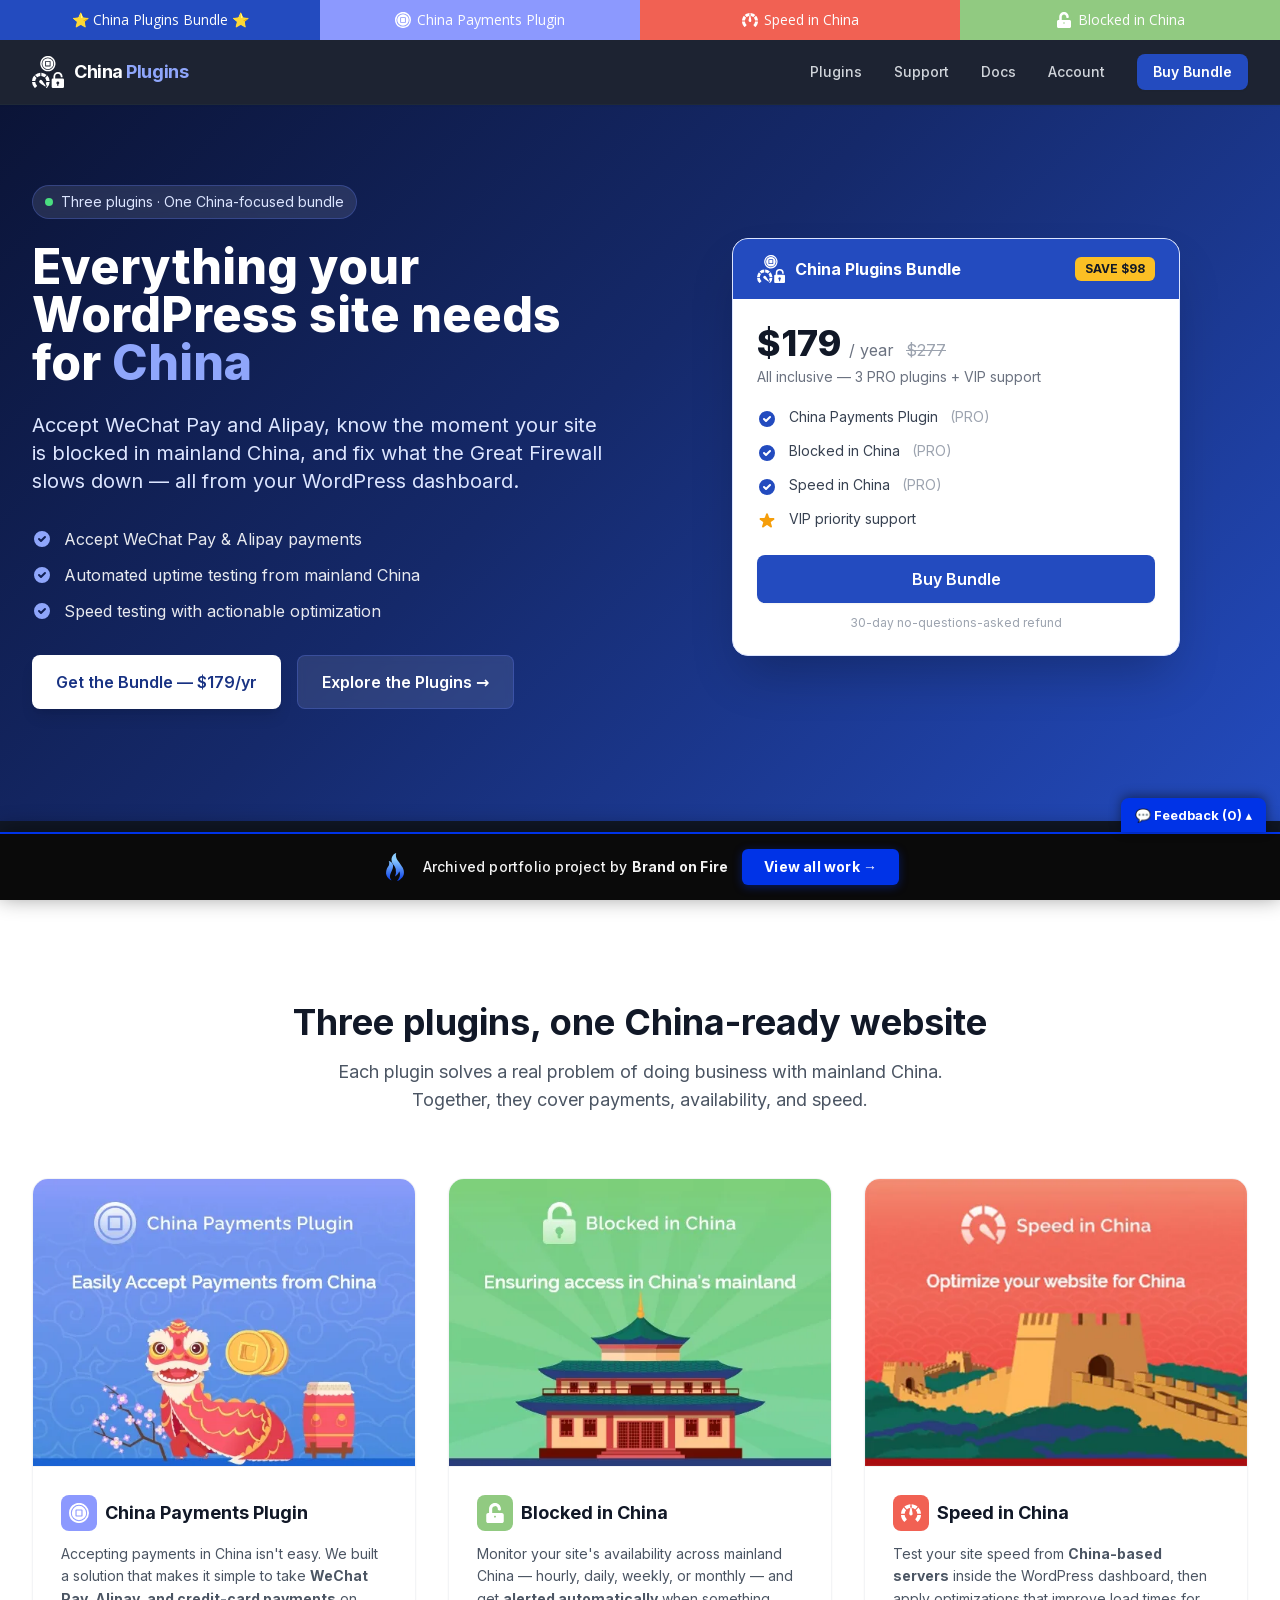
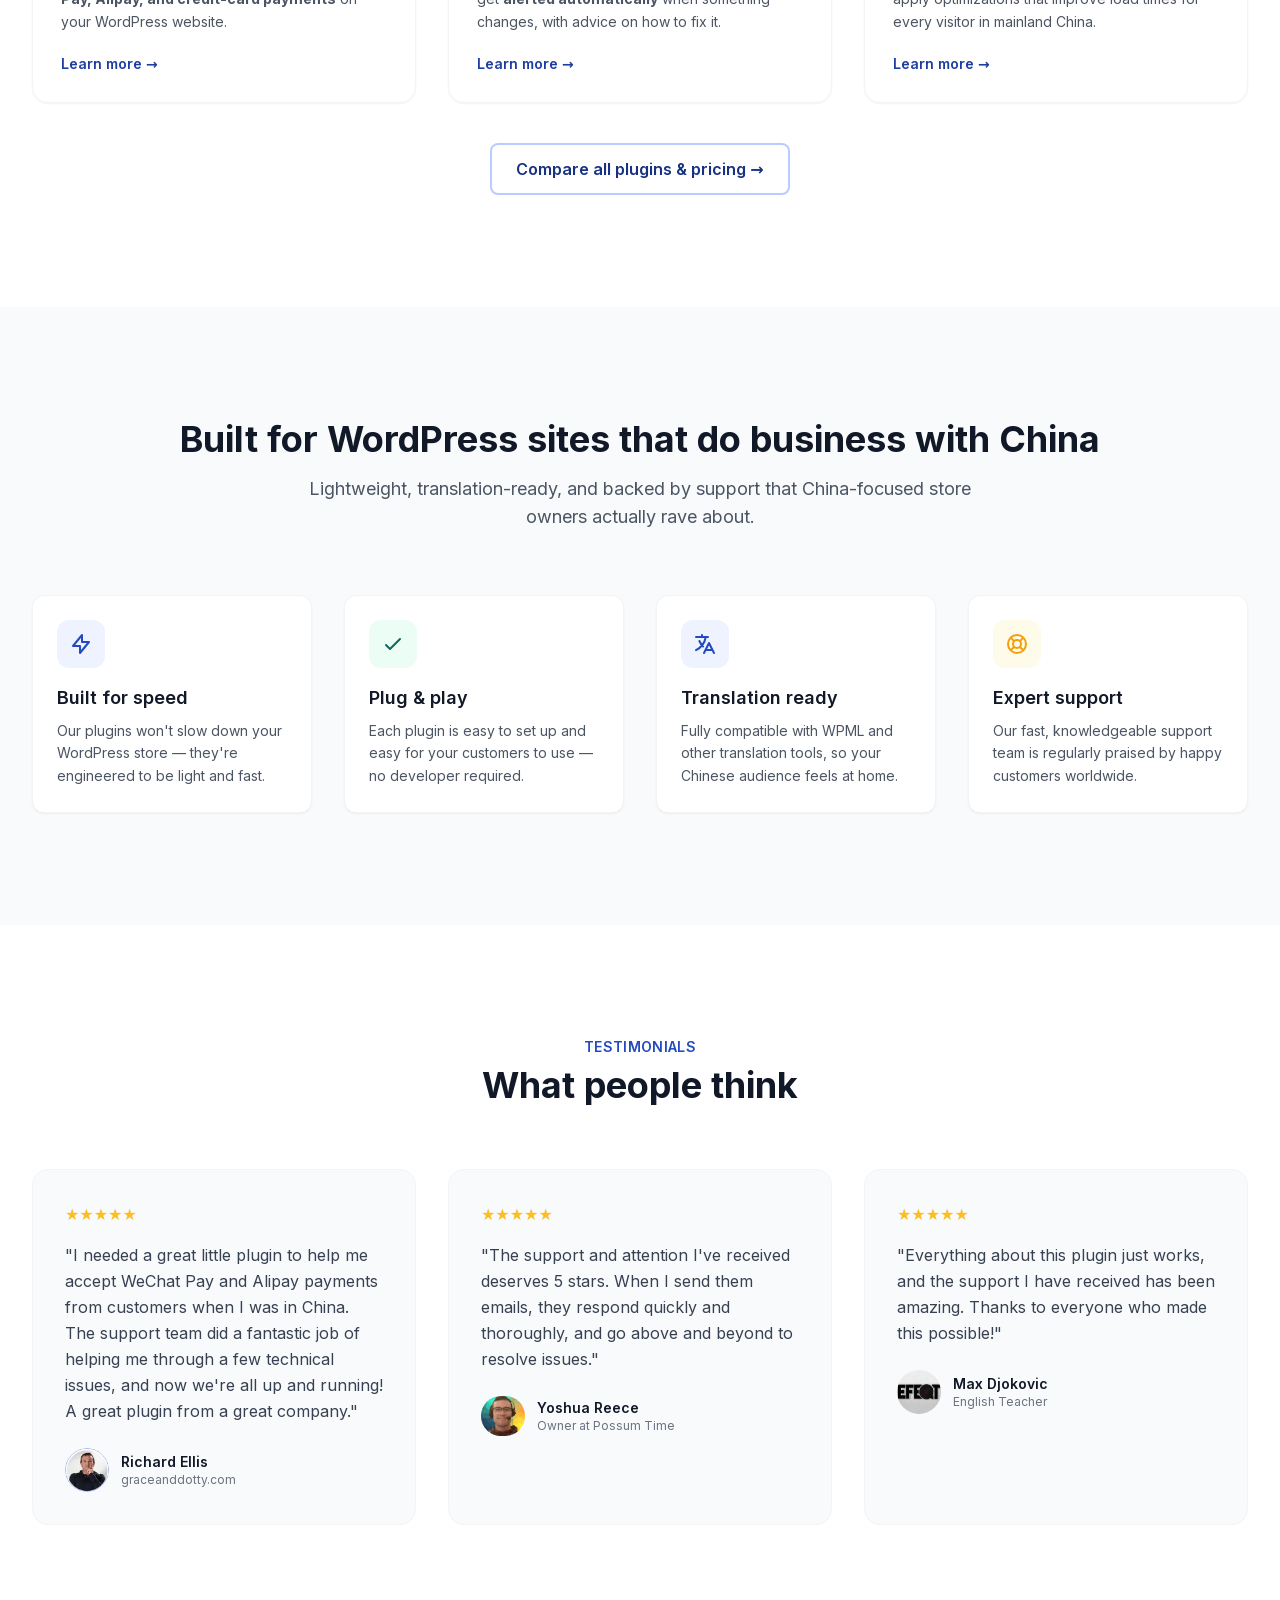
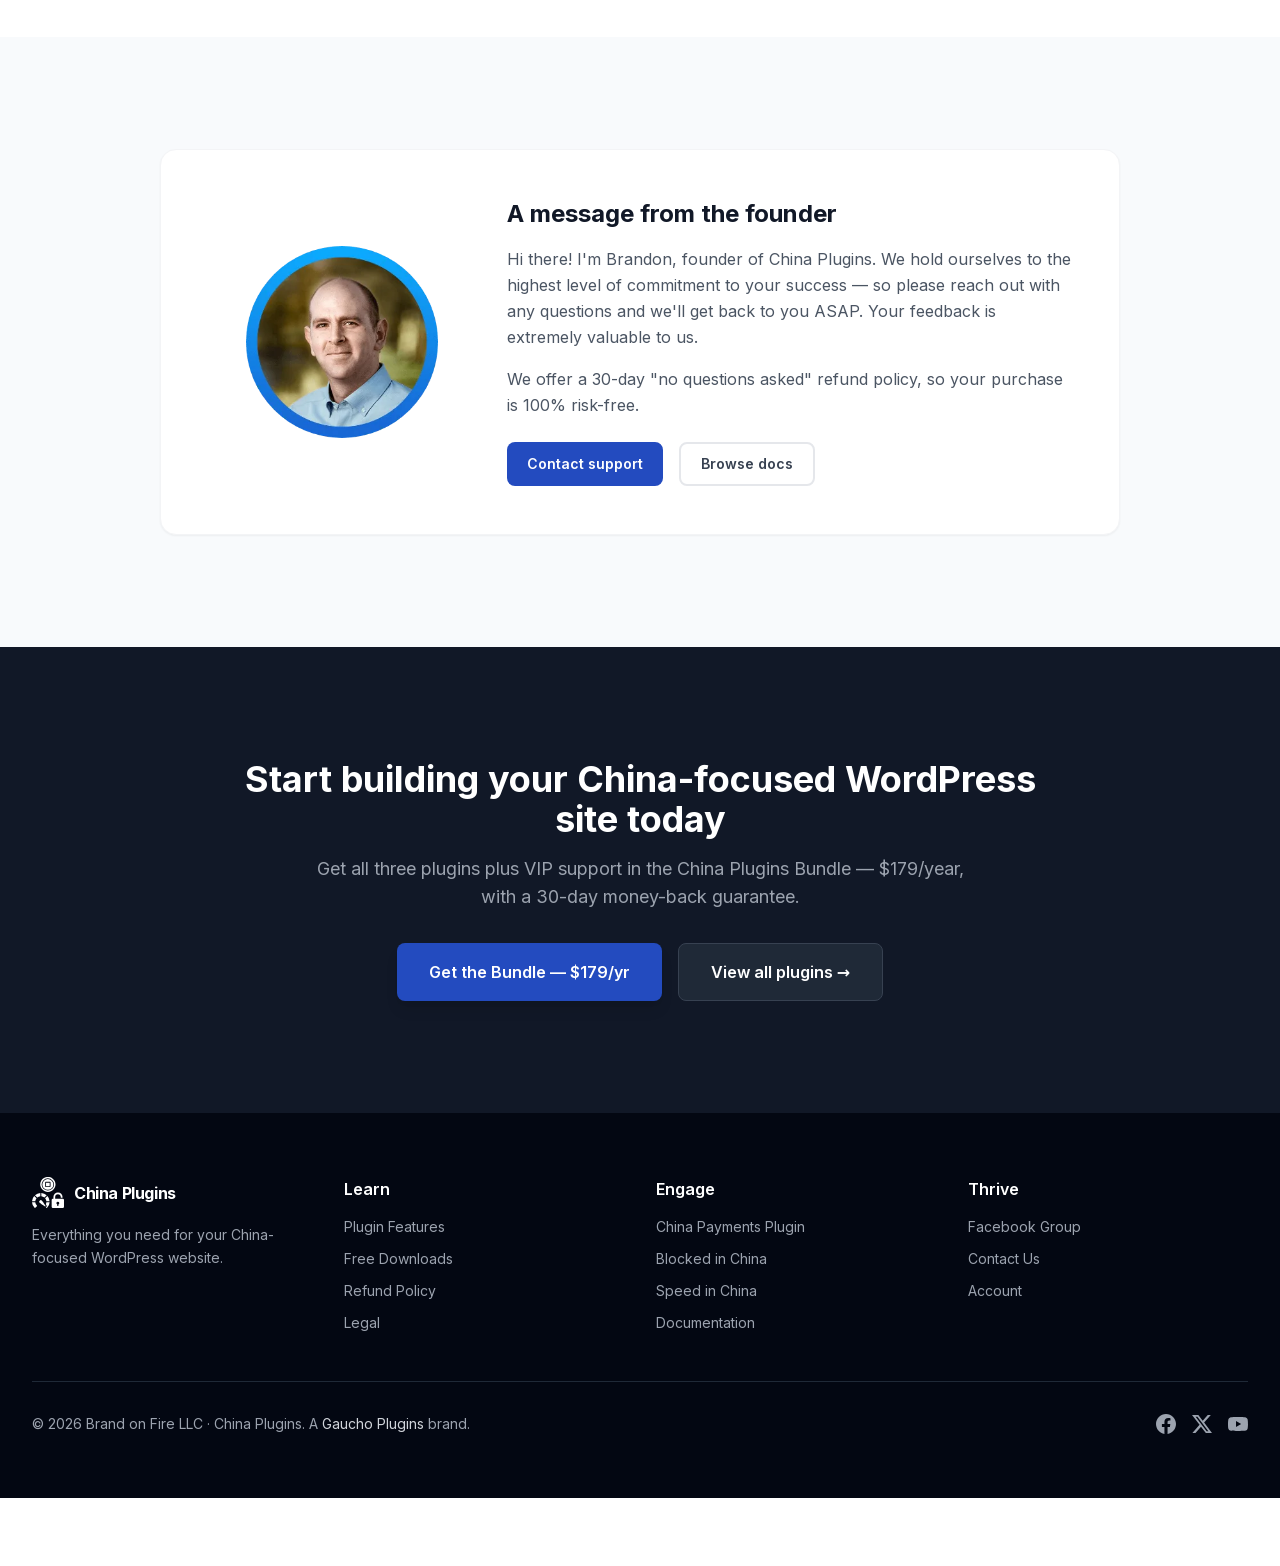
==== commit 7b273b82: "Add feedback comment widget to portfolio bar" ====
--- a/index.html
+++ b/index.html
@@ -1,14 +1,16 @@
-<!doctype html><html lang="en" class="scroll-smooth" data-bofp="0"><head><meta charset="utf-8"><link rel="icon" href="/assets/img/china-plugins-icon.svg" type="image/svg+xml"><link rel="apple-touch-icon" href="/assets/img/china-plugins-icon.svg"><meta name="viewport" content="width=device-width, initial-scale=1"><title>China Plugins – WeChat Pay, Alipay &amp; China Optimization for WordPress</title><meta name="description" content="Everything your WordPress site needs for China: accept WeChat Pay &amp; Alipay payments, check if your site is blocked in mainland China, and optimize speed behind the Great Firewall. Get all three plugins in one bundle."><meta name="keywords" content="WordPress plugins for China, WeChat Pay WordPress, Alipay WooCommerce, China payment gateway, website blocked in China, China speed test WordPress, China-compliant WordPress"><link rel="canonical" href="/"><meta property="og:type" content="website"><meta property="og:title" content="China Plugins – Everything Your WordPress Site Needs for China"><meta property="og:description" content="Accept WeChat Pay &amp; Alipay, monitor China availability, and optimize speed behind the Great Firewall — three WordPress plugins in one money-saving bundle."><meta property="og:url" content="/"><meta property="og:site_name" content="China Plugins"><meta property="og:image" content="_a/2f5b2069b75f.webp"><meta name="twitter:card" content="summary_large_image"><meta name="twitter:title" content="China Plugins – WeChat Pay, Alipay &amp; China Optimization for WordPress"><meta name="twitter:description" content="Three WordPress plugins for China — payments, availability monitoring, and speed optimization — in one bundle."><meta name="twitter:image" content="_a/2f5b2069b75f.webp"><link rel="stylesheet" href="style.css"><style>[data-bofp="1"]{background-color:rgb(255, 255, 255)!important;color:rgb(31, 41, 55)!important}[data-bofp="2"]{background-color:rgba(17, 24, 39, 0.95)!important;color:rgb(31, 41, 55)!important}[data-bofp="3"]{background-color:rgb(17, 24, 39)!important;color:rgb(31, 41, 55)!important}[data-bofp="4"]{background-color:rgb(255, 255, 255)!important;color:rgb(31, 41, 55)!important}[data-bofp="5"]{background-color:rgb(248, 250, 252)!important;color:rgb(31, 41, 55)!important}[data-bofp="6"]{background-color:rgb(255, 255, 255)!important;color:rgb(31, 41, 55)!important}[data-bofp="7"]{background-color:rgb(248, 250, 252)!important;color:rgb(31, 41, 55)!important}[data-bofp="8"]{background-color:rgb(255, 255, 255)!important;color:rgb(31, 41, 55)!important}[data-bofp="9"]{background-color:rgb(17, 24, 39)!important;color:rgb(31, 41, 55)!important}[data-bofp="10"]{background-color:rgb(3, 7, 18)!important;color:rgb(156, 163, 175)!important}</style><meta name="robots" content="noindex, nofollow"><style id="bof-noform">form,form *,fieldset,fieldset *,input,textarea,select,label.fusion-form-label,.wpcf7,.wpcf7 *,.fusion-form,.fusion-form *,.fusion-contact-form,.fusion-contact-form *,.elementor-form,.elementor-form *,.gform_wrapper,.gform_wrapper *,[class*="contact-form"],[class*="contact-form"] *,[id*="contact-form"],[id*="contact-form"] *{pointer-events:none!important;cursor:default!important;-webkit-user-select:none!important;user-select:none!important}</style></head><body class="font-sans text-gray-800 bg-white antialiased" data-bofp="1"><div class="gp-strip"><a href="index.html" class="gp-s-bundle active">⭐ China Plugins Bundle ⭐</a><a class="gp-s-cpp"><span class="gp-icon"><svg xmlns="http://www.w3.org/2000/svg" viewBox="0 0 55 55"><path fill="#fff" d="M16.8,52.84A27.53,27.53,0,0,1,0,27.5,27.53,27.53,0,0,1,16.8,2.17,27.43,27.43,0,0,1,46.94,8.06a27.47,27.47,0,0,1,0,38.88,27.68,27.68,0,0,1-8.75,5.9,27.58,27.58,0,0,1-21.4,0ZM5,27.5A22.5,22.5,0,1,0,27.5,5,22.52,22.52,0,0,0,5,27.5Zm2.68,0A19.82,19.82,0,1,1,27.5,47.32,19.84,19.84,0,0,1,7.68,27.5Zm10.11-7.88V35.38a1.84,1.84,0,0,0,1.83,1.84H35.38a1.85,1.85,0,0,0,1.84-1.84V19.62a1.85,1.85,0,0,0-1.84-1.84H19.62a1.85,1.85,0,0,0-1.84,1.84h0Zm3.08,14.51V20.87H34.13V34.13Z"></path></svg></span>China Payments Plugin</a><a class="gp-s-sic"><span class="gp-icon"><svg xmlns="http://www.w3.org/2000/svg" viewBox="0 0 75 66"><path fill="#fff" d="M12.547,66a1.055,1.055,0,0,1-.2-.02c-.569-.112-.649-.19-1.17-.7L11,65.116a44.951,44.951,0,0,1-7.673-10.9A34.6,34.6,0,0,1,.5,44.948,37.281,37.281,0,0,1,0,40.433H13.87a24.984,24.984,0,0,0,2.054,7.8,32.464,32.464,0,0,0,4.985,7.153,3.564,3.564,0,0,1,.453,1.259,2.631,2.631,0,0,1-.211,1.2l-7.643,7.767A1.607,1.607,0,0,1,12.547,66Zm50-.01a1.7,1.7,0,0,1-1.039-.484L53.848,57.84a2.621,2.621,0,0,1-.211-1.2,3.552,3.552,0,0,1,.453-1.259,32.411,32.411,0,0,0,4.985-7.153,25.185,25.185,0,0,0,2.054-7.8H75v.01a37.9,37.9,0,0,1-.5,4.5,34.6,34.6,0,0,1-2.831,9.27A44.952,44.952,0,0,1,64,65.116c-.11.106-.2.2-.282.277a1.442,1.442,0,0,1-1.029.586A1.027,1.027,0,0,1,62.542,65.99ZM75,35.889H61.069a23.519,23.519,0,0,0-1.48-6.754,29.844,29.844,0,0,0-3.806-6.386L65.57,12.741l.008.008a36.554,36.554,0,0,1,2.386,2.98,36.3,36.3,0,0,1,4.162,7.328A49.716,49.716,0,0,1,75,35.888Zm-61.069,0H0v-.006A49.8,49.8,0,0,1,2.874,23.056a36.315,36.315,0,0,1,4.162-7.328A35.609,35.609,0,0,1,9.43,12.741l9.788,10.008a29.714,29.714,0,0,0-3.806,6.386,23.751,23.751,0,0,0-1.48,6.753Zm8.487-16.271h0L12.6,9.64l.015-.012a79.218,79.218,0,0,1,6.541-4.654A30.831,30.831,0,0,1,23.9,2.64,38.621,38.621,0,0,1,29.85.829,53.184,53.184,0,0,1,35.378,0V4.8a4.075,4.075,0,0,0-.3.921c-.03.157-.751,3.892-1.642,8.6a18.535,18.535,0,0,0-4.528,1.214,31.123,31.123,0,0,0-6.494,4.083Zm30.241,0h0a31.148,31.148,0,0,0-6.495-4.083,18.493,18.493,0,0,0-4.4-1.2C40.8,9.557,40.007,5.809,40,5.771a4.157,4.157,0,0,0-.3-1.078V0h.016a53.828,53.828,0,0,1,5.512.828A38.585,38.585,0,0,1,51.179,2.64a30.8,30.8,0,0,1,4.743,2.333A79.869,79.869,0,0,1,62.477,9.64L52.66,19.618Z"></path><path fill="#fff" d="M24.431,24.4a2.1,2.1,0,0,0,.485-1.524,3.069,3.069,0,0,0-.5-1.326S11.9,2.959,10.866,1.926A6.775,6.775,0,0,0,9.183.6S4.41-1.286,1.672,1.639.382,8.481.382,8.481s-.011.42,1.348,2.2,19.79,13.7,19.79,13.7a3.088,3.088,0,0,0,1.349.592A2.1,2.1,0,0,0,24.431,24.4Z" transform="translate(37.287 44.82) rotate(-135)"></path></svg></span>Speed in China</a><a class="gp-s-bic"><span class="gp-icon"><svg xmlns="http://www.w3.org/2000/svg" viewBox="0 0 448 512"><path fill="#fff" d="M400 256H152V152.9c0-39.6 31.7-72.5 71.3-72.9 40-.4 72.7 32.1 72.7 72v16c0 13.3 10.7 24 24 24h32c13.3 0 24-10.7 24-24v-16C376 68 307.5 0 223.5 0 139.5 0 72 68 72 152v104H48c-26.5 0-48 21.5-48 48v160c0 26.5 21.5 48 48 48h352c26.5 0 48-21.5 48-48V304c0-26.5-21.5-48-48-48zm-176 120c-13.3 0-24-10.7-24-24s10.7-24 24-24 24 10.7 24 24-10.7 24-24 24z"></path></svg></span>Blocked in China</a></div><header class="sticky top-0 z-50 bg-gray-900/95 backdrop-blur-sm border-b border-gray-800 shadow-sm" data-bofp="2"><nav class="max-w-7xl mx-auto px-4 sm:px-6 lg:px-8"><div class="flex items-center justify-between h-16"><a href="index.html" class="flex items-center gap-2.5" aria-label="China Plugins home"><img src="_a/6067b7dea1ad.svg" alt="China Plugins" class="w-8 h-8" decoding="sync"><span class="text-lg font-bold text-white tracking-tight">China <span class="text-brand-300">Plugins</span></span></a><div class="hidden md:flex items-center gap-8"><a href="plugins/index.html" class="text-sm font-medium text-gray-300 hover:text-brand-300 transition-colors">Plugins</a><a href="support/index.html" class="text-sm font-medium text-gray-300 hover:text-brand-300 transition-colors">Support</a><a href="docs/index.html" class="text-sm font-medium text-gray-300 hover:text-brand-300 transition-colors">Docs</a><a target="_blank" rel="noopener" class="text-sm font-medium text-gray-300 hover:text-brand-300 transition-colors">Account</a><a href="#" class="buy-bundle inline-flex items-center px-4 py-2 bg-brand-500 text-white text-sm font-semibold rounded-lg hover:bg-brand-600 transition-colors shadow-sm">Buy Bundle</a></div><button id="mobile-menu-btn" class="md:hidden p-2 text-gray-300 hover:text-brand-300" aria-label="Toggle menu"><svg class="w-6 h-6" fill="none" stroke="currentColor" viewBox="0 0 24 24"><path stroke-linecap="round" stroke-linejoin="round" stroke-width="2" d="M4 6h16M4 12h16M4 18h16"></path></svg></button></div><div id="mobile-menu" class="hidden md:hidden pb-4"><div class="flex flex-col gap-3"><a href="plugins/index.html" class="text-sm font-medium text-gray-300 hover:text-brand-300 py-1">Plugins</a><a href="support/index.html" class="text-sm font-medium text-gray-300 hover:text-brand-300 py-1">Support</a><a href="docs/index.html" class="text-sm font-medium text-gray-300 hover:text-brand-300 py-1">Docs</a><a target="_blank" rel="noopener" class="text-sm font-medium text-gray-300 hover:text-brand-300 py-1">Account</a><a href="#" class="buy-bundle inline-flex items-center justify-center w-full px-4 py-2 bg-brand-500 text-white text-sm font-semibold rounded-lg mt-2">Buy Bundle</a></div></div></nav></header><main><section class="gradient-hero pt-16 pb-20 lg:pt-20 lg:pb-28"><div class="max-w-7xl mx-auto px-4 sm:px-6 lg:px-8"><div class="grid lg:grid-cols-2 gap-12 items-center"><div class="fade-in"><p class="inline-flex items-center gap-2 px-3 py-1.5 bg-white/10 rounded-full text-sm text-brand-100 mb-6 backdrop-blur-sm border border-brand-400/30"><span class="w-2 h-2 rounded-full bg-green-400 pulse-dot"></span>Three plugins · One China-focused bundle</p><h1 class="text-4xl sm:text-5xl lg:text-6xl font-extrabold text-white leading-tight mb-6">Everything your WordPress site needs for <span class="text-brand-300">China</span></h1><p class="text-lg lg:text-xl text-brand-100 mb-8 max-w-xl leading-relaxed">Accept WeChat Pay and Alipay, know the moment your site is blocked in mainland China, and fix what the Great Firewall slows down — all from your WordPress dashboard.</p><ul class="space-y-3 mb-8"><li class="flex items-center gap-3 text-white/90"><svg class="w-5 h-5 text-brand-300 flex-shrink-0" fill="currentColor" viewBox="0 0 20 20"><path fill-rule="evenodd" d="M10 18a8 8 0 100-16 8 8 0 000 16zm3.707-9.293a1 1 0 00-1.414-1.414L9 10.586 7.707 9.293a1 1 0 00-1.414 1.414l2 2a1 1 0 001.414 0l4-4z" clip-rule="evenodd"></path></svg>Accept WeChat Pay &amp; Alipay payments</li><li class="flex items-center gap-3 text-white/90"><svg class="w-5 h-5 text-brand-300 flex-shrink-0" fill="currentColor" viewBox="0 0 20 20"><path fill-rule="evenodd" d="M10 18a8 8 0 100-16 8 8 0 000 16zm3.707-9.293a1 1 0 00-1.414-1.414L9 10.586 7.707 9.293a1 1 0 00-1.414 1.414l2 2a1 1 0 001.414 0l4-4z" clip-rule="evenodd"></path></svg>Automated uptime testing from mainland China</li><li class="flex items-center gap-3 text-white/90"><svg class="w-5 h-5 text-brand-300 flex-shrink-0" fill="currentColor" viewBox="0 0 20 20"><path fill-rule="evenodd" d="M10 18a8 8 0 100-16 8 8 0 000 16zm3.707-9.293a1 1 0 00-1.414-1.414L9 10.586 7.707 9.293a1 1 0 00-1.414 1.414l2 2a1 1 0 001.414 0l4-4z" clip-rule="evenodd"></path></svg>Speed testing with actionable optimization</li></ul><div class="flex flex-col sm:flex-row gap-4"><a href="#" class="buy-bundle inline-flex items-center justify-center px-6 py-3.5 bg-white text-brand-700 font-semibold rounded-lg hover:bg-gray-100 transition-colors shadow-lg text-base">Get the Bundle — $179/yr</a><a href="plugins/index.html" class="inline-flex items-center justify-center px-6 py-3.5 bg-white/10 text-white font-semibold rounded-lg hover:bg-white/20 transition-colors border border-brand-400/30 text-base backdrop-blur-sm">Explore the Plugins →</a></div></div><div class="fade-in"><div class="bg-white rounded-2xl shadow-2xl border border-brand-100 overflow-hidden max-w-md mx-auto lg:ml-auto"><div class="bg-brand-500 px-6 py-4 flex items-center justify-between"><div class="flex items-center gap-2.5"><img src="_a/6067b7dea1ad.svg" alt="" class="w-7 h-7" decoding="sync"><span class="text-white font-bold">China Plugins Bundle</span></div><span class="px-2.5 py-1 rounded-md text-xs font-bold bg-gold-400 text-gray-900">SAVE $98</span></div><div class="p-6"><div class="flex items-baseline gap-2 mb-1"><span class="text-4xl font-extrabold text-gray-900">$179</span><span class="text-gray-500">/ year</span><span class="text-gray-400 line-through ml-1">$277</span></div><p class="text-sm text-gray-500 mb-5">All inclusive — 3 PRO plugins + VIP support</p><ul class="space-y-3 mb-6"><li class="flex items-start gap-3 text-sm text-gray-700"><svg class="w-5 h-5 text-brand-500 flex-shrink-0 mt-0.5" fill="currentColor" viewBox="0 0 20 20"><path fill-rule="evenodd" d="M10 18a8 8 0 100-16 8 8 0 000 16zm3.707-9.293a1 1 0 00-1.414-1.414L9 10.586 7.707 9.293a1 1 0 00-1.414 1.414l2 2a1 1 0 001.414 0l4-4z" clip-rule="evenodd"></path></svg>China Payments Plugin <span class="text-gray-400">(PRO)</span></li><li class="flex items-start gap-3 text-sm text-gray-700"><svg class="w-5 h-5 text-brand-500 flex-shrink-0 mt-0.5" fill="currentColor" viewBox="0 0 20 20"><path fill-rule="evenodd" d="M10 18a8 8 0 100-16 8 8 0 000 16zm3.707-9.293a1 1 0 00-1.414-1.414L9 10.586 7.707 9.293a1 1 0 00-1.414 1.414l2 2a1 1 0 001.414 0l4-4z" clip-rule="evenodd"></path></svg>Blocked in China <span class="text-gray-400">(PRO)</span></li><li class="flex items-start gap-3 text-sm text-gray-700"><svg class="w-5 h-5 text-brand-500 flex-shrink-0 mt-0.5" fill="currentColor" viewBox="0 0 20 20"><path fill-rule="evenodd" d="M10 18a8 8 0 100-16 8 8 0 000 16zm3.707-9.293a1 1 0 00-1.414-1.414L9 10.586 7.707 9.293a1 1 0 00-1.414 1.414l2 2a1 1 0 001.414 0l4-4z" clip-rule="evenodd"></path></svg>Speed in China <span class="text-gray-400">(PRO)</span></li><li class="flex items-start gap-3 text-sm text-gray-700"><svg class="w-5 h-5 text-gold-500 flex-shrink-0 mt-0.5" fill="currentColor" viewBox="0 0 20 20"><path d="M9.049 2.927c.3-.921 1.603-.921 1.902 0l1.07 3.292a1 1 0 00.95.69h3.462c.969 0 1.371 1.24.588 1.81l-2.8 2.034a1 1 0 00-.364 1.118l1.07 3.292c.3.921-.755 1.688-1.54 1.118l-2.8-2.034a1 1 0 00-1.175 0l-2.8 2.034c-.784.57-1.838-.197-1.539-1.118l1.07-3.292a1 1 0 00-.364-1.118L2.98 8.72c-.783-.57-.38-1.81.588-1.81h3.461a1 1 0 00.951-.69l1.07-3.292z"></path></svg>VIP priority support</li></ul><a href="#" class="buy-bundle block w-full text-center px-6 py-3 bg-brand-500 text-white font-semibold rounded-lg hover:bg-brand-600 transition-colors shadow-sm">Buy Bundle</a><p class="text-center text-xs text-gray-400 mt-3">30-day no-questions-asked refund</p></div></div></div></div></div></section><section class="bg-gray-900 border-b border-gray-800 py-6" data-bofp="3"><div class="max-w-7xl mx-auto px-4 sm:px-6 lg:px-8"><div class="flex flex-wrap items-center justify-center gap-6 lg:gap-16 text-sm text-gray-400"><div class="flex items-center gap-2"><span class="text-brand-300 font-semibold">10,000+</span> active installs</div><div class="flex items-center gap-2"><span class="text-brand-300 font-medium">WeChat Pay</span> &amp; <span class="text-brand-300 font-medium">Alipay</span></div><div>Tested from <span class="text-brand-300 font-medium">mainland China</span></div><div class="flex items-center gap-2"><span class="text-brand-300 font-medium">WPML</span> translation-ready</div></div></div></section><section class="py-20 lg:py-28 bg-white" id="plugins" data-bofp="4"><div class="max-w-7xl mx-auto px-4 sm:px-6 lg:px-8"><div class="text-center mb-16"><h2 class="text-3xl sm:text-4xl font-bold text-gray-900 mb-4">Three plugins, one China-ready website</h2><p class="text-lg text-gray-600 max-w-2xl mx-auto">Each plugin solves a real problem of doing business with mainland China. Together, they cover payments, availability, and speed.</p></div><div class="grid lg:grid-cols-3 gap-8"><div class="bg-white rounded-2xl border border-gray-100 card-hover shadow-sm overflow-hidden flex flex-col"><img src="_a/2f5b2069b75f.webp" alt="China Payments Plugin — WeChat Pay and Alipay checkout in WordPress" width="640" height="360" class="w-full h-44 object-cover object-top border-b border-gray-100" decoding="sync"><div class="p-7 flex flex-col flex-grow"><div class="flex items-center gap-2 mb-3"><span class="w-9 h-9 rounded-lg flex items-center justify-center" style="background:#8C99FE"><svg class="w-5 h-5" fill="#fff" viewBox="0 0 55 55"><path fill="#fff" d="M16.8,52.84A27.53,27.53,0,0,1,0,27.5,27.53,27.53,0,0,1,16.8,2.17,27.43,27.43,0,0,1,46.94,8.06a27.47,27.47,0,0,1,0,38.88,27.68,27.68,0,0,1-8.75,5.9,27.58,27.58,0,0,1-21.4,0ZM5,27.5A22.5,22.5,0,1,0,27.5,5,22.52,22.52,0,0,0,5,27.5Zm2.68,0A19.82,19.82,0,1,1,27.5,47.32,19.84,19.84,0,0,1,7.68,27.5Zm10.11-7.88V35.38a1.84,1.84,0,0,0,1.83,1.84H35.38a1.85,1.85,0,0,0,1.84-1.84V19.62a1.85,1.85,0,0,0-1.84-1.84H19.62a1.85,1.85,0,0,0-1.84,1.84h0Zm3.08,14.51V20.87H34.13V34.13Z"></path></svg></span><h3 class="text-lg font-bold text-gray-900">China Payments Plugin</h3></div><p class="text-gray-600 text-sm leading-relaxed mb-5 flex-grow">Accepting payments in China isn't easy. We built a solution that makes it simple to take <strong>WeChat Pay, Alipay, and credit-card payments</strong> on your WordPress website.</p><a target="_blank" rel="noopener" class="text-sm font-semibold text-brand-600 hover:text-brand-700">Learn more →</a></div></div><div class="bg-white rounded-2xl border border-gray-100 card-hover shadow-sm overflow-hidden flex flex-col"><img src="_a/512d75eb6cff.webp" alt="Blocked in China — checking WordPress site availability across mainland China regions" width="640" height="360" class="w-full h-44 object-cover object-top border-b border-gray-100" decoding="sync"><div class="p-7 flex flex-col flex-grow"><div class="flex items-center gap-2 mb-3"><span class="w-9 h-9 rounded-lg flex items-center justify-center" style="background:#91CA81"><svg class="w-5 h-5" fill="#fff" viewBox="0 0 448 512"><path fill="#fff" d="M400 256H152V152.9c0-39.6 31.7-72.5 71.3-72.9 40-.4 72.7 32.1 72.7 72v16c0 13.3 10.7 24 24 24h32c13.3 0 24-10.7 24-24v-16C376 68 307.5 0 223.5 0 139.5 0 72 68 72 152v104H48c-26.5 0-48 21.5-48 48v160c0 26.5 21.5 48 48 48h352c26.5 0 48-21.5 48-48V304c0-26.5-21.5-48-48-48zm-176 120c-13.3 0-24-10.7-24-24s10.7-24 24-24 24 10.7 24 24-10.7 24-24 24z"></path></svg></span><h3 class="text-lg font-bold text-gray-900">Blocked in China</h3></div><p class="text-gray-600 text-sm leading-relaxed mb-5 flex-grow">Monitor your site's availability across mainland China — hourly, daily, weekly, or monthly — and get <strong>alerted automatically</strong> when something changes, with advice on how to fix it.</p><a target="_blank" rel="noopener" class="text-sm font-semibold text-brand-600 hover:text-brand-700">Learn more →</a></div></div><div class="bg-white rounded-2xl border border-gray-100 card-hover shadow-sm overflow-hidden flex flex-col"><img src="_a/c743f02523ca.webp" alt="Speed in China — WordPress speed test results from mainland China servers" width="640" height="360" class="w-full h-44 object-cover object-top border-b border-gray-100" decoding="sync"><div class="p-7 flex flex-col flex-grow"><div class="flex items-center gap-2 mb-3"><span class="w-9 h-9 rounded-lg flex items-center justify-center" style="background:#F16153"><svg class="w-5 h-5" fill="#fff" viewBox="0 0 75 66"><path fill="#fff" d="M12.547,66a1.055,1.055,0,0,1-.2-.02c-.569-.112-.649-.19-1.17-.7L11,65.116a44.951,44.951,0,0,1-7.673-10.9A34.6,34.6,0,0,1,.5,44.948,37.281,37.281,0,0,1,0,40.433H13.87a24.984,24.984,0,0,0,2.054,7.8,32.464,32.464,0,0,0,4.985,7.153,3.564,3.564,0,0,1,.453,1.259,2.631,2.631,0,0,1-.211,1.2l-7.643,7.767A1.607,1.607,0,0,1,12.547,66Zm50-.01a1.7,1.7,0,0,1-1.039-.484L53.848,57.84a2.621,2.621,0,0,1-.211-1.2,3.552,3.552,0,0,1,.453-1.259,32.411,32.411,0,0,0,4.985-7.153,25.185,25.185,0,0,0,2.054-7.8H75v.01a37.9,37.9,0,0,1-.5,4.5,34.6,34.6,0,0,1-2.831,9.27A44.952,44.952,0,0,1,64,65.116c-.11.106-.2.2-.282.277a1.442,1.442,0,0,1-1.029.586A1.027,1.027,0,0,1,62.542,65.99ZM75,35.889H61.069a23.519,23.519,0,0,0-1.48-6.754,29.844,29.844,0,0,0-3.806-6.386L65.57,12.741l.008.008a36.554,36.554,0,0,1,2.386,2.98,36.3,36.3,0,0,1,4.162,7.328A49.716,49.716,0,0,1,75,35.888Zm-61.069,0H0v-.006A49.8,49.8,0,0,1,2.874,23.056a36.315,36.315,0,0,1,4.162-7.328A35.609,35.609,0,0,1,9.43,12.741l9.788,10.008a29.714,29.714,0,0,0-3.806,6.386,23.751,23.751,0,0,0-1.48,6.753Zm8.487-16.271h0L12.6,9.64l.015-.012a79.218,79.218,0,0,1,6.541-4.654A30.831,30.831,0,0,1,23.9,2.64,38.621,38.621,0,0,1,29.85.829,53.184,53.184,0,0,1,35.378,0V4.8a4.075,4.075,0,0,0-.3.921c-.03.157-.751,3.892-1.642,8.6a18.535,18.535,0,0,0-4.528,1.214,31.123,31.123,0,0,0-6.494,4.083Zm30.241,0h0a31.148,31.148,0,0,0-6.495-4.083,18.493,18.493,0,0,0-4.4-1.2C40.8,9.557,40.007,5.809,40,5.771a4.157,4.157,0,0,0-.3-1.078V0h.016a53.828,53.828,0,0,1,5.512.828A38.585,38.585,0,0,1,51.179,2.64a30.8,30.8,0,0,1,4.743,2.333A79.869,79.869,0,0,1,62.477,9.64L52.66,19.618Z"></path><path fill="#fff" d="M24.431,24.4a2.1,2.1,0,0,0,.485-1.524,3.069,3.069,0,0,0-.5-1.326S11.9,2.959,10.866,1.926A6.775,6.775,0,0,0,9.183.6S4.41-1.286,1.672,1.639.382,8.481.382,8.481s-.011.42,1.348,2.2,19.79,13.7,19.79,13.7a3.088,3.088,0,0,0,1.349.592A2.1,2.1,0,0,0,24.431,24.4Z" transform="translate(37.287 44.82) rotate(-135)"></path></svg></span><h3 class="text-lg font-bold text-gray-900">Speed in China</h3></div><p class="text-gray-600 text-sm leading-relaxed mb-5 flex-grow">Test your site speed from <strong>China-based servers</strong> inside the WordPress dashboard, then apply optimizations that improve load times for every visitor in mainland China.</p><a target="_blank" rel="noopener" class="text-sm font-semibold text-brand-600 hover:text-brand-700">Learn more →</a></div></div></div><div class="text-center mt-10"><a href="plugins/index.html" class="inline-flex items-center px-6 py-3 border-2 border-brand-200 text-brand-700 font-semibold rounded-lg hover:bg-brand-50 transition-colors">Compare all plugins &amp; pricing →</a></div></div></section><section class="py-20 lg:py-28 bg-surface-50" data-bofp="5"><div class="max-w-7xl mx-auto px-4 sm:px-6 lg:px-8"><div class="text-center mb-16"><h2 class="text-3xl sm:text-4xl font-bold text-gray-900 mb-4">Built for WordPress sites that do business with China</h2><p class="text-lg text-gray-600 max-w-2xl mx-auto">Lightweight, translation-ready, and backed by support that China-focused store owners actually rave about.</p></div><div class="grid sm:grid-cols-2 lg:grid-cols-4 gap-6 lg:gap-8"><div class="bg-white rounded-xl p-6 border border-gray-100 card-hover shadow-sm"><div class="w-12 h-12 bg-brand-50 rounded-xl flex items-center justify-center mb-4"><svg class="w-6 h-6 text-brand-500" fill="none" stroke="currentColor" viewBox="0 0 24 24"><path stroke-linecap="round" stroke-linejoin="round" stroke-width="2" d="M13 10V3L4 14h7v7l9-11h-7z"></path></svg></div><h3 class="text-lg font-semibold text-gray-900 mb-2">Built for speed</h3><p class="text-gray-600 text-sm leading-relaxed">Our plugins won't slow down your WordPress store — they're engineered to be light and fast.</p></div><div class="bg-white rounded-xl p-6 border border-gray-100 card-hover shadow-sm"><div class="w-12 h-12 bg-teal-50 rounded-xl flex items-center justify-center mb-4"><svg class="w-6 h-6 text-teal-500" fill="none" stroke="currentColor" viewBox="0 0 24 24"><path stroke-linecap="round" stroke-linejoin="round" stroke-width="2" d="M5 13l4 4L19 7"></path></svg></div><h3 class="text-lg font-semibold text-gray-900 mb-2">Plug &amp; play</h3><p class="text-gray-600 text-sm leading-relaxed">Each plugin is easy to set up and easy for your customers to use — no developer required.</p></div><div class="bg-white rounded-xl p-6 border border-gray-100 card-hover shadow-sm"><div class="w-12 h-12 bg-brand-50 rounded-xl flex items-center justify-center mb-4"><svg class="w-6 h-6 text-brand-500" fill="none" stroke="currentColor" viewBox="0 0 24 24"><path stroke-linecap="round" stroke-linejoin="round" stroke-width="2" d="M3 5h12M9 3v2m1.048 9.5A18.022 18.022 0 016.412 9m6.088 9h7M11 21l5-10 5 10M12.751 5C11.783 10.77 8.07 15.61 3 18.129"></path></svg></div><h3 class="text-lg font-semibold text-gray-900 mb-2">Translation ready</h3><p class="text-gray-600 text-sm leading-relaxed">Fully compatible with WPML and other translation tools, so your Chinese audience feels at home.</p></div><div class="bg-white rounded-xl p-6 border border-gray-100 card-hover shadow-sm"><div class="w-12 h-12 bg-gold-50 rounded-xl flex items-center justify-center mb-4"><svg class="w-6 h-6 text-gold-500" fill="none" stroke="currentColor" viewBox="0 0 24 24"><path stroke-linecap="round" stroke-linejoin="round" stroke-width="2" d="M18.364 5.636l-3.536 3.536m0 5.656l3.536 3.536M9.172 9.172L5.636 5.636m3.536 9.192l-3.536 3.536M21 12a9 9 0 11-18 0 9 9 0 0118 0zm-5 0a4 4 0 11-8 0 4 4 0 018 0z"></path></svg></div><h3 class="text-lg font-semibold text-gray-900 mb-2">Expert support</h3><p class="text-gray-600 text-sm leading-relaxed">Our fast, knowledgeable support team is regularly praised by happy customers worldwide.</p></div></div></div></section><section class="py-20 lg:py-28 bg-white" data-bofp="6"><div class="max-w-7xl mx-auto px-4 sm:px-6 lg:px-8"><div class="text-center mb-16"><p class="text-sm font-semibold text-brand-500 uppercase tracking-wide mb-2">Testimonials</p><h2 class="text-3xl sm:text-4xl font-bold text-gray-900">What people think</h2></div><div class="grid md:grid-cols-3 gap-8"><figure class="bg-surface-50 rounded-2xl p-8 border border-gray-100"><div class="flex gap-1 mb-4 text-gold-400">★★★★★</div><blockquote class="text-gray-700 leading-relaxed mb-6">"I needed a great little plugin to help me accept WeChat Pay and Alipay payments from customers when I was in China. The support team did a fantastic job of helping me through a few technical issues, and now we're all up and running! A great plugin from a great company."</blockquote><figcaption class="flex items-center gap-3"><img src="_a/8b23d26510ea.webp" alt="Richard Ellis" width="44" height="44" class="w-11 h-11 rounded-full object-cover" decoding="sync"><span><span class="block font-semibold text-gray-900 text-sm">Richard Ellis</span><span class="block text-gray-500 text-xs">graceanddotty.com</span></span></figcaption></figure><figure class="bg-surface-50 rounded-2xl p-8 border border-gray-100"><div class="flex gap-1 mb-4 text-gold-400">★★★★★</div><blockquote class="text-gray-700 leading-relaxed mb-6">"The support and attention I've received deserves 5 stars. When I send them emails, they respond quickly and thoroughly, and go above and beyond to resolve issues."</blockquote><figcaption class="flex items-center gap-3"><img src="_a/dd78b218b23b.webp" alt="Yoshua Reece" width="44" height="44" class="w-11 h-11 rounded-full object-cover" decoding="sync"><span><span class="block font-semibold text-gray-900 text-sm">Yoshua Reece</span><span class="block text-gray-500 text-xs">Owner at Possum Time</span></span></figcaption></figure><figure class="bg-surface-50 rounded-2xl p-8 border border-gray-100"><div class="flex gap-1 mb-4 text-gold-400">★★★★★</div><blockquote class="text-gray-700 leading-relaxed mb-6">"Everything about this plugin just works, and the support I have received has been amazing. Thanks to everyone who made this possible!"</blockquote><figcaption class="flex items-center gap-3"><img src="_a/1dc4b0bb4832.webp" alt="Max Djokovic" width="44" height="44" class="w-11 h-11 rounded-full object-cover" decoding="sync"><span><span class="block font-semibold text-gray-900 text-sm">Max Djokovic</span><span class="block text-gray-500 text-xs">English Teacher</span></span></figcaption></figure></div></div></section><section class="py-20 lg:py-28 bg-surface-50" data-bofp="7"><div class="max-w-5xl mx-auto px-4 sm:px-6 lg:px-8"><div class="bg-white rounded-2xl p-8 lg:p-12 border border-gray-100 shadow-sm grid md:grid-cols-3 gap-8 items-center" data-bofp="8"><div class="md:col-span-1 flex justify-center"><img src="_a/25513d915ea3.webp" alt="Brandon, founder of China Plugins" width="240" height="240" class="w-48 h-48 object-contain" decoding="sync"></div><div class="md:col-span-2"><h3 class="text-2xl font-bold text-gray-900 mb-4">A message from the founder</h3><p class="text-gray-600 leading-relaxed mb-4">Hi there! I'm Brandon, founder of China Plugins. We hold ourselves to the highest level of commitment to your success — so please reach out with any questions and we'll get back to you ASAP. Your feedback is extremely valuable to us.</p><p class="text-gray-600 leading-relaxed mb-6">We offer a 30-day "no questions asked" refund policy, so your purchase is 100% risk-free.</p><div class="flex flex-wrap gap-4"><a href="support/index.html" class="inline-flex items-center px-5 py-2.5 bg-brand-500 text-white text-sm font-semibold rounded-lg hover:bg-brand-600 transition-colors">Contact support</a><a href="docs/index.html" class="inline-flex items-center px-5 py-2.5 border-2 border-gray-200 text-gray-700 text-sm font-semibold rounded-lg hover:border-brand-300 hover:text-brand-600 transition-colors">Browse docs</a></div></div></div></div></section><section class="py-20 lg:py-28 bg-gray-900" data-bofp="9"><div class="max-w-4xl mx-auto px-4 sm:px-6 lg:px-8 text-center"><h2 class="text-3xl sm:text-4xl font-bold text-white mb-4">Start building your China-focused WordPress site today</h2><p class="text-lg text-gray-400 mb-8 max-w-2xl mx-auto">Get all three plugins plus VIP support in the China Plugins Bundle — $179/year, with a 30-day money-back guarantee.</p><div class="flex flex-col sm:flex-row gap-4 justify-center"><a href="#" class="buy-bundle inline-flex items-center justify-center px-8 py-4 bg-brand-500 text-white font-semibold rounded-lg hover:bg-brand-600 transition-colors shadow-lg text-base">Get the Bundle — $179/yr</a><a href="plugins/index.html" class="inline-flex items-center justify-center px-8 py-4 bg-gray-800 text-white font-semibold rounded-lg hover:bg-gray-700 transition-colors border border-gray-700 text-base">View all plugins →</a></div></div></section></main><footer class="bg-gray-950 text-gray-400 py-16" data-bofp="10"><div class="max-w-7xl mx-auto px-4 sm:px-6 lg:px-8"><div class="grid sm:grid-cols-2 lg:grid-cols-4 gap-8 mb-12"><div class="sm:col-span-2 lg:col-span-1"><div class="flex items-center gap-2.5 mb-4"><img src="_a/6067b7dea1ad.svg" alt="China Plugins" class="w-8 h-8" decoding="sync"><span class="text-base font-bold text-white tracking-tight">China Plugins</span></div><p class="text-sm leading-relaxed">Everything you need for your China-focused WordPress website.</p></div><div><h4 class="text-white font-semibold mb-4">Learn</h4><ul class="space-y-3 text-sm"><li><a href="plugins/index.html" class="hover:text-brand-300 transition-colors">Plugin Features</a></li><li><a href="free-downloads/index.html" class="hover:text-brand-300 transition-colors">Free Downloads</a></li><li><a target="_blank" rel="noopener" class="hover:text-brand-300 transition-colors">Refund Policy</a></li><li><a href="legal/index.html" class="hover:text-brand-300 transition-colors">Legal</a></li></ul></div><div><h4 class="text-white font-semibold mb-4">Engage</h4><ul class="space-y-3 text-sm"><li><a target="_blank" rel="noopener" class="hover:text-brand-300 transition-colors">China Payments Plugin</a></li><li><a target="_blank" rel="noopener" class="hover:text-brand-300 transition-colors">Blocked in China</a></li><li><a target="_blank" rel="noopener" class="hover:text-brand-300 transition-colors">Speed in China</a></li><li><a href="docs/index.html" class="hover:text-brand-300 transition-colors">Documentation</a></li></ul></div><div><h4 class="text-white font-semibold mb-4">Thrive</h4><ul class="space-y-3 text-sm"><li><a target="_blank" rel="noopener" class="hover:text-brand-300 transition-colors">Facebook Group</a></li><li><a href="support/index.html" class="hover:text-brand-300 transition-colors">Contact Us</a></li><li><a target="_blank" rel="noopener" class="hover:text-brand-300 transition-colors">Account</a></li></ul></div></div><div class="border-t border-gray-800 pt-8 flex flex-col sm:flex-row items-center justify-between gap-4 text-sm"><p>© 2026 Brand on Fire LLC · China Plugins. A <a target="_blank" rel="noopener" class="text-gray-300 hover:text-brand-300">Gaucho Plugins</a> brand.</p><div class="flex items-center gap-4"><a target="_blank" rel="noopener" aria-label="Facebook" class="hover:text-brand-300 transition-colors"><svg class="w-5 h-5" fill="currentColor" viewBox="0 0 24 24"><path d="M24 12.07C24 5.4 18.63 0 12 0S0 5.4 0 12.07c0 6.03 4.39 11.03 10.13 11.93v-8.44H7.08v-3.49h3.05V9.41c0-3.02 1.79-4.69 4.53-4.69 1.31 0 2.68.24 2.68.24v2.97h-1.51c-1.49 0-1.96.93-1.96 1.89v2.25h3.33l-.53 3.49h-2.8v8.44C19.61 23.1 24 18.1 24 12.07z"></path></svg></a><a target="_blank" rel="noopener" aria-label="X" class="hover:text-brand-300 transition-colors"><svg class="w-5 h-5" fill="currentColor" viewBox="0 0 24 24"><path d="M18.9 1.15h3.68l-8.04 9.19L24 22.85h-7.41l-5.8-7.58-6.64 7.58H.46l8.6-9.83L0 1.15h7.6l5.24 6.93 6.06-6.93zm-1.29 19.5h2.04L6.49 3.24H4.3L17.61 20.65z"></path></svg></a><a target="_blank" rel="noopener" aria-label="YouTube" class="hover:text-brand-300 transition-colors"><svg class="w-5 h-5" fill="currentColor" viewBox="0 0 24 24"><path d="M23.5 6.2a3.02 3.02 0 00-2.12-2.14C19.5 3.55 12 3.55 12 3.55s-7.5 0-9.38.51A3.02 3.02 0 00.5 6.2C0 8.07 0 12 0 12s0 3.93.5 5.8a3.02 3.02 0 002.12 2.14c1.88.51 9.38.51 9.38.51s7.5 0 9.38-.51a3.02 3.02 0 002.12-2.14C24 15.93 24 12 24 12s0-3.93-.5-5.8zM9.6 15.6V8.4l6.2 3.6-6.2 3.6z"></path></svg></a></div></div></div></footer><div class="fomo-popup" role="status" aria-live="polite"></div><!-- bof-portfolio-bar --><a href="https://brandonfire.com/portfolio/" id="bof-portfolio-bar" rel="noopener" style="position:fixed;left:0;right:0;bottom:0;z-index:2147483647;display:flex;align-items:center;justify-content:center;gap:14px;flex-wrap:wrap;background:#0a0a0a;color:#ffffff !important;font-family:Inter,-apple-system,BlinkMacSystemFont,'Segoe UI',Roboto,Helvetica,Arial,sans-serif;font-size:14px;font-weight:500;line-height:1;letter-spacing:.2px;padding:15px 18px;text-decoration:none !important;box-shadow:0 -3px 22px rgba(0,0,0,.45);border-top:2px solid #0033e7;box-sizing:border-box;"><img src="[data-uri]" alt="" width="28" height="28" style="display:block;flex:0 0 auto;width:28px;height:28px;"><span style="opacity:.95;color:#fff;">Archived portfolio project by <strong style="font-weight:700;color:#fff;">Brand&nbsp;on&nbsp;Fire</strong></span><span style="background:#0033e7;color:#fff;padding:11px 22px;border-radius:6px;font-weight:700;font-size:14px;white-space:nowrap;box-shadow:0 2px 10px rgba(0,51,231,.4);">View&nbsp;all&nbsp;work&nbsp;&rarr;</span></a><script>(function(){function p(){var b=document.getElementById("bof-portfolio-bar");if(b&&document.body)document.body.style.setProperty("padding-bottom",b.offsetHeight+"px","important");}if(document.readyState!=="loading")p();else document.addEventListener("DOMContentLoaded",p);window.addEventListener("resize",p);})();</script><script>/* Brand on Fire portfolio feedback collector. All portfolio sites share one origin
-   (brand-on-fire.github.io) so localStorage is SHARED — comments pool in one place across every site.
-   Rendered in a SHADOW DOM so the host site's CSS can't bleed in and its `pointer-events:none` form-
-   disable rule can't kill the textarea. "Export all" copies everything to the clipboard. Zero backend. */
+<!doctype html><html lang="en" class="scroll-smooth" data-bofp="0"><head><meta charset="utf-8"><link rel="icon" href="/assets/img/china-plugins-icon.svg" type="image/svg+xml"><link rel="apple-touch-icon" href="/assets/img/china-plugins-icon.svg"><meta name="viewport" content="width=device-width, initial-scale=1"><title>China Plugins – WeChat Pay, Alipay &amp; China Optimization for WordPress</title><meta name="description" content="Everything your WordPress site needs for China: accept WeChat Pay &amp; Alipay payments, check if your site is blocked in mainland China, and optimize speed behind the Great Firewall. Get all three plugins in one bundle."><meta name="keywords" content="WordPress plugins for China, WeChat Pay WordPress, Alipay WooCommerce, China payment gateway, website blocked in China, China speed test WordPress, China-compliant WordPress"><link rel="canonical" href="/"><meta property="og:type" content="website"><meta property="og:title" content="China Plugins – Everything Your WordPress Site Needs for China"><meta property="og:description" content="Accept WeChat Pay &amp; Alipay, monitor China availability, and optimize speed behind the Great Firewall — three WordPress plugins in one money-saving bundle."><meta property="og:url" content="/"><meta property="og:site_name" content="China Plugins"><meta property="og:image" content="_a/2f5b2069b75f.webp"><meta name="twitter:card" content="summary_large_image"><meta name="twitter:title" content="China Plugins – WeChat Pay, Alipay &amp; China Optimization for WordPress"><meta name="twitter:description" content="Three WordPress plugins for China — payments, availability monitoring, and speed optimization — in one bundle."><meta name="twitter:image" content="_a/2f5b2069b75f.webp"><link rel="stylesheet" href="style.css"><style>[data-bofp="1"]{background-color:rgb(255, 255, 255)!important;color:rgb(31, 41, 55)!important}[data-bofp="2"]{background-color:rgba(17, 24, 39, 0.95)!important;color:rgb(31, 41, 55)!important}[data-bofp="3"]{background-color:rgb(17, 24, 39)!important;color:rgb(31, 41, 55)!important}[data-bofp="4"]{background-color:rgb(255, 255, 255)!important;color:rgb(31, 41, 55)!important}[data-bofp="5"]{background-color:rgb(248, 250, 252)!important;color:rgb(31, 41, 55)!important}[data-bofp="6"]{background-color:rgb(255, 255, 255)!important;color:rgb(31, 41, 55)!important}[data-bofp="7"]{background-color:rgb(248, 250, 252)!important;color:rgb(31, 41, 55)!important}[data-bofp="8"]{background-color:rgb(255, 255, 255)!important;color:rgb(31, 41, 55)!important}[data-bofp="9"]{background-color:rgb(17, 24, 39)!important;color:rgb(31, 41, 55)!important}[data-bofp="10"]{background-color:rgb(3, 7, 18)!important;color:rgb(156, 163, 175)!important}</style><meta name="robots" content="noindex, nofollow"><style id="bof-noform">form,form *,fieldset,fieldset *,input,textarea,select,label.fusion-form-label,.wpcf7,.wpcf7 *,.fusion-form,.fusion-form *,.fusion-contact-form,.fusion-contact-form *,.elementor-form,.elementor-form *,.gform_wrapper,.gform_wrapper *,[class*="contact-form"],[class*="contact-form"] *,[id*="contact-form"],[id*="contact-form"] *{pointer-events:none!important;cursor:default!important;-webkit-user-select:none!important;user-select:none!important}</style></head><body class="font-sans text-gray-800 bg-white antialiased" data-bofp="1"><div class="gp-strip"><a href="index.html" class="gp-s-bundle active">⭐ China Plugins Bundle ⭐</a><a class="gp-s-cpp"><span class="gp-icon"><svg xmlns="http://www.w3.org/2000/svg" viewBox="0 0 55 55"><path fill="#fff" d="M16.8,52.84A27.53,27.53,0,0,1,0,27.5,27.53,27.53,0,0,1,16.8,2.17,27.43,27.43,0,0,1,46.94,8.06a27.47,27.47,0,0,1,0,38.88,27.68,27.68,0,0,1-8.75,5.9,27.58,27.58,0,0,1-21.4,0ZM5,27.5A22.5,22.5,0,1,0,27.5,5,22.52,22.52,0,0,0,5,27.5Zm2.68,0A19.82,19.82,0,1,1,27.5,47.32,19.84,19.84,0,0,1,7.68,27.5Zm10.11-7.88V35.38a1.84,1.84,0,0,0,1.83,1.84H35.38a1.85,1.85,0,0,0,1.84-1.84V19.62a1.85,1.85,0,0,0-1.84-1.84H19.62a1.85,1.85,0,0,0-1.84,1.84h0Zm3.08,14.51V20.87H34.13V34.13Z"></path></svg></span>China Payments Plugin</a><a class="gp-s-sic"><span class="gp-icon"><svg xmlns="http://www.w3.org/2000/svg" viewBox="0 0 75 66"><path fill="#fff" d="M12.547,66a1.055,1.055,0,0,1-.2-.02c-.569-.112-.649-.19-1.17-.7L11,65.116a44.951,44.951,0,0,1-7.673-10.9A34.6,34.6,0,0,1,.5,44.948,37.281,37.281,0,0,1,0,40.433H13.87a24.984,24.984,0,0,0,2.054,7.8,32.464,32.464,0,0,0,4.985,7.153,3.564,3.564,0,0,1,.453,1.259,2.631,2.631,0,0,1-.211,1.2l-7.643,7.767A1.607,1.607,0,0,1,12.547,66Zm50-.01a1.7,1.7,0,0,1-1.039-.484L53.848,57.84a2.621,2.621,0,0,1-.211-1.2,3.552,3.552,0,0,1,.453-1.259,32.411,32.411,0,0,0,4.985-7.153,25.185,25.185,0,0,0,2.054-7.8H75v.01a37.9,37.9,0,0,1-.5,4.5,34.6,34.6,0,0,1-2.831,9.27A44.952,44.952,0,0,1,64,65.116c-.11.106-.2.2-.282.277a1.442,1.442,0,0,1-1.029.586A1.027,1.027,0,0,1,62.542,65.99ZM75,35.889H61.069a23.519,23.519,0,0,0-1.48-6.754,29.844,29.844,0,0,0-3.806-6.386L65.57,12.741l.008.008a36.554,36.554,0,0,1,2.386,2.98,36.3,36.3,0,0,1,4.162,7.328A49.716,49.716,0,0,1,75,35.888Zm-61.069,0H0v-.006A49.8,49.8,0,0,1,2.874,23.056a36.315,36.315,0,0,1,4.162-7.328A35.609,35.609,0,0,1,9.43,12.741l9.788,10.008a29.714,29.714,0,0,0-3.806,6.386,23.751,23.751,0,0,0-1.48,6.753Zm8.487-16.271h0L12.6,9.64l.015-.012a79.218,79.218,0,0,1,6.541-4.654A30.831,30.831,0,0,1,23.9,2.64,38.621,38.621,0,0,1,29.85.829,53.184,53.184,0,0,1,35.378,0V4.8a4.075,4.075,0,0,0-.3.921c-.03.157-.751,3.892-1.642,8.6a18.535,18.535,0,0,0-4.528,1.214,31.123,31.123,0,0,0-6.494,4.083Zm30.241,0h0a31.148,31.148,0,0,0-6.495-4.083,18.493,18.493,0,0,0-4.4-1.2C40.8,9.557,40.007,5.809,40,5.771a4.157,4.157,0,0,0-.3-1.078V0h.016a53.828,53.828,0,0,1,5.512.828A38.585,38.585,0,0,1,51.179,2.64a30.8,30.8,0,0,1,4.743,2.333A79.869,79.869,0,0,1,62.477,9.64L52.66,19.618Z"></path><path fill="#fff" d="M24.431,24.4a2.1,2.1,0,0,0,.485-1.524,3.069,3.069,0,0,0-.5-1.326S11.9,2.959,10.866,1.926A6.775,6.775,0,0,0,9.183.6S4.41-1.286,1.672,1.639.382,8.481.382,8.481s-.011.42,1.348,2.2,19.79,13.7,19.79,13.7a3.088,3.088,0,0,0,1.349.592A2.1,2.1,0,0,0,24.431,24.4Z" transform="translate(37.287 44.82) rotate(-135)"></path></svg></span>Speed in China</a><a class="gp-s-bic"><span class="gp-icon"><svg xmlns="http://www.w3.org/2000/svg" viewBox="0 0 448 512"><path fill="#fff" d="M400 256H152V152.9c0-39.6 31.7-72.5 71.3-72.9 40-.4 72.7 32.1 72.7 72v16c0 13.3 10.7 24 24 24h32c13.3 0 24-10.7 24-24v-16C376 68 307.5 0 223.5 0 139.5 0 72 68 72 152v104H48c-26.5 0-48 21.5-48 48v160c0 26.5 21.5 48 48 48h352c26.5 0 48-21.5 48-48V304c0-26.5-21.5-48-48-48zm-176 120c-13.3 0-24-10.7-24-24s10.7-24 24-24 24 10.7 24 24-10.7 24-24 24z"></path></svg></span>Blocked in China</a></div><header class="sticky top-0 z-50 bg-gray-900/95 backdrop-blur-sm border-b border-gray-800 shadow-sm" data-bofp="2"><nav class="max-w-7xl mx-auto px-4 sm:px-6 lg:px-8"><div class="flex items-center justify-between h-16"><a href="index.html" class="flex items-center gap-2.5" aria-label="China Plugins home"><img src="_a/6067b7dea1ad.svg" alt="China Plugins" class="w-8 h-8" decoding="sync"><span class="text-lg font-bold text-white tracking-tight">China <span class="text-brand-300">Plugins</span></span></a><div class="hidden md:flex items-center gap-8"><a href="plugins/index.html" class="text-sm font-medium text-gray-300 hover:text-brand-300 transition-colors">Plugins</a><a href="support/index.html" class="text-sm font-medium text-gray-300 hover:text-brand-300 transition-colors">Support</a><a href="docs/index.html" class="text-sm font-medium text-gray-300 hover:text-brand-300 transition-colors">Docs</a><a target="_blank" rel="noopener" class="text-sm font-medium text-gray-300 hover:text-brand-300 transition-colors">Account</a><a href="#" class="buy-bundle inline-flex items-center px-4 py-2 bg-brand-500 text-white text-sm font-semibold rounded-lg hover:bg-brand-600 transition-colors shadow-sm">Buy Bundle</a></div><button id="mobile-menu-btn" class="md:hidden p-2 text-gray-300 hover:text-brand-300" aria-label="Toggle menu"><svg class="w-6 h-6" fill="none" stroke="currentColor" viewBox="0 0 24 24"><path stroke-linecap="round" stroke-linejoin="round" stroke-width="2" d="M4 6h16M4 12h16M4 18h16"></path></svg></button></div><div id="mobile-menu" class="hidden md:hidden pb-4"><div class="flex flex-col gap-3"><a href="plugins/index.html" class="text-sm font-medium text-gray-300 hover:text-brand-300 py-1">Plugins</a><a href="support/index.html" class="text-sm font-medium text-gray-300 hover:text-brand-300 py-1">Support</a><a href="docs/index.html" class="text-sm font-medium text-gray-300 hover:text-brand-300 py-1">Docs</a><a target="_blank" rel="noopener" class="text-sm font-medium text-gray-300 hover:text-brand-300 py-1">Account</a><a href="#" class="buy-bundle inline-flex items-center justify-center w-full px-4 py-2 bg-brand-500 text-white text-sm font-semibold rounded-lg mt-2">Buy Bundle</a></div></div></nav></header><main><section class="gradient-hero pt-16 pb-20 lg:pt-20 lg:pb-28"><div class="max-w-7xl mx-auto px-4 sm:px-6 lg:px-8"><div class="grid lg:grid-cols-2 gap-12 items-center"><div class="fade-in"><p class="inline-flex items-center gap-2 px-3 py-1.5 bg-white/10 rounded-full text-sm text-brand-100 mb-6 backdrop-blur-sm border border-brand-400/30"><span class="w-2 h-2 rounded-full bg-green-400 pulse-dot"></span>Three plugins · One China-focused bundle</p><h1 class="text-4xl sm:text-5xl lg:text-6xl font-extrabold text-white leading-tight mb-6">Everything your WordPress site needs for <span class="text-brand-300">China</span></h1><p class="text-lg lg:text-xl text-brand-100 mb-8 max-w-xl leading-relaxed">Accept WeChat Pay and Alipay, know the moment your site is blocked in mainland China, and fix what the Great Firewall slows down — all from your WordPress dashboard.</p><ul class="space-y-3 mb-8"><li class="flex items-center gap-3 text-white/90"><svg class="w-5 h-5 text-brand-300 flex-shrink-0" fill="currentColor" viewBox="0 0 20 20"><path fill-rule="evenodd" d="M10 18a8 8 0 100-16 8 8 0 000 16zm3.707-9.293a1 1 0 00-1.414-1.414L9 10.586 7.707 9.293a1 1 0 00-1.414 1.414l2 2a1 1 0 001.414 0l4-4z" clip-rule="evenodd"></path></svg>Accept WeChat Pay &amp; Alipay payments</li><li class="flex items-center gap-3 text-white/90"><svg class="w-5 h-5 text-brand-300 flex-shrink-0" fill="currentColor" viewBox="0 0 20 20"><path fill-rule="evenodd" d="M10 18a8 8 0 100-16 8 8 0 000 16zm3.707-9.293a1 1 0 00-1.414-1.414L9 10.586 7.707 9.293a1 1 0 00-1.414 1.414l2 2a1 1 0 001.414 0l4-4z" clip-rule="evenodd"></path></svg>Automated uptime testing from mainland China</li><li class="flex items-center gap-3 text-white/90"><svg class="w-5 h-5 text-brand-300 flex-shrink-0" fill="currentColor" viewBox="0 0 20 20"><path fill-rule="evenodd" d="M10 18a8 8 0 100-16 8 8 0 000 16zm3.707-9.293a1 1 0 00-1.414-1.414L9 10.586 7.707 9.293a1 1 0 00-1.414 1.414l2 2a1 1 0 001.414 0l4-4z" clip-rule="evenodd"></path></svg>Speed testing with actionable optimization</li></ul><div class="flex flex-col sm:flex-row gap-4"><a href="#" class="buy-bundle inline-flex items-center justify-center px-6 py-3.5 bg-white text-brand-700 font-semibold rounded-lg hover:bg-gray-100 transition-colors shadow-lg text-base">Get the Bundle — $179/yr</a><a href="plugins/index.html" class="inline-flex items-center justify-center px-6 py-3.5 bg-white/10 text-white font-semibold rounded-lg hover:bg-white/20 transition-colors border border-brand-400/30 text-base backdrop-blur-sm">Explore the Plugins →</a></div></div><div class="fade-in"><div class="bg-white rounded-2xl shadow-2xl border border-brand-100 overflow-hidden max-w-md mx-auto lg:ml-auto"><div class="bg-brand-500 px-6 py-4 flex items-center justify-between"><div class="flex items-center gap-2.5"><img src="_a/6067b7dea1ad.svg" alt="" class="w-7 h-7" decoding="sync"><span class="text-white font-bold">China Plugins Bundle</span></div><span class="px-2.5 py-1 rounded-md text-xs font-bold bg-gold-400 text-gray-900">SAVE $98</span></div><div class="p-6"><div class="flex items-baseline gap-2 mb-1"><span class="text-4xl font-extrabold text-gray-900">$179</span><span class="text-gray-500">/ year</span><span class="text-gray-400 line-through ml-1">$277</span></div><p class="text-sm text-gray-500 mb-5">All inclusive — 3 PRO plugins + VIP support</p><ul class="space-y-3 mb-6"><li class="flex items-start gap-3 text-sm text-gray-700"><svg class="w-5 h-5 text-brand-500 flex-shrink-0 mt-0.5" fill="currentColor" viewBox="0 0 20 20"><path fill-rule="evenodd" d="M10 18a8 8 0 100-16 8 8 0 000 16zm3.707-9.293a1 1 0 00-1.414-1.414L9 10.586 7.707 9.293a1 1 0 00-1.414 1.414l2 2a1 1 0 001.414 0l4-4z" clip-rule="evenodd"></path></svg>China Payments Plugin <span class="text-gray-400">(PRO)</span></li><li class="flex items-start gap-3 text-sm text-gray-700"><svg class="w-5 h-5 text-brand-500 flex-shrink-0 mt-0.5" fill="currentColor" viewBox="0 0 20 20"><path fill-rule="evenodd" d="M10 18a8 8 0 100-16 8 8 0 000 16zm3.707-9.293a1 1 0 00-1.414-1.414L9 10.586 7.707 9.293a1 1 0 00-1.414 1.414l2 2a1 1 0 001.414 0l4-4z" clip-rule="evenodd"></path></svg>Blocked in China <span class="text-gray-400">(PRO)</span></li><li class="flex items-start gap-3 text-sm text-gray-700"><svg class="w-5 h-5 text-brand-500 flex-shrink-0 mt-0.5" fill="currentColor" viewBox="0 0 20 20"><path fill-rule="evenodd" d="M10 18a8 8 0 100-16 8 8 0 000 16zm3.707-9.293a1 1 0 00-1.414-1.414L9 10.586 7.707 9.293a1 1 0 00-1.414 1.414l2 2a1 1 0 001.414 0l4-4z" clip-rule="evenodd"></path></svg>Speed in China <span class="text-gray-400">(PRO)</span></li><li class="flex items-start gap-3 text-sm text-gray-700"><svg class="w-5 h-5 text-gold-500 flex-shrink-0 mt-0.5" fill="currentColor" viewBox="0 0 20 20"><path d="M9.049 2.927c.3-.921 1.603-.921 1.902 0l1.07 3.292a1 1 0 00.95.69h3.462c.969 0 1.371 1.24.588 1.81l-2.8 2.034a1 1 0 00-.364 1.118l1.07 3.292c.3.921-.755 1.688-1.54 1.118l-2.8-2.034a1 1 0 00-1.175 0l-2.8 2.034c-.784.57-1.838-.197-1.539-1.118l1.07-3.292a1 1 0 00-.364-1.118L2.98 8.72c-.783-.57-.38-1.81.588-1.81h3.461a1 1 0 00.951-.69l1.07-3.292z"></path></svg>VIP priority support</li></ul><a href="#" class="buy-bundle block w-full text-center px-6 py-3 bg-brand-500 text-white font-semibold rounded-lg hover:bg-brand-600 transition-colors shadow-sm">Buy Bundle</a><p class="text-center text-xs text-gray-400 mt-3">30-day no-questions-asked refund</p></div></div></div></div></div></section><section class="bg-gray-900 border-b border-gray-800 py-6" data-bofp="3"><div class="max-w-7xl mx-auto px-4 sm:px-6 lg:px-8"><div class="flex flex-wrap items-center justify-center gap-6 lg:gap-16 text-sm text-gray-400"><div class="flex items-center gap-2"><span class="text-brand-300 font-semibold">10,000+</span> active installs</div><div class="flex items-center gap-2"><span class="text-brand-300 font-medium">WeChat Pay</span> &amp; <span class="text-brand-300 font-medium">Alipay</span></div><div>Tested from <span class="text-brand-300 font-medium">mainland China</span></div><div class="flex items-center gap-2"><span class="text-brand-300 font-medium">WPML</span> translation-ready</div></div></div></section><section class="py-20 lg:py-28 bg-white" id="plugins" data-bofp="4"><div class="max-w-7xl mx-auto px-4 sm:px-6 lg:px-8"><div class="text-center mb-16"><h2 class="text-3xl sm:text-4xl font-bold text-gray-900 mb-4">Three plugins, one China-ready website</h2><p class="text-lg text-gray-600 max-w-2xl mx-auto">Each plugin solves a real problem of doing business with mainland China. Together, they cover payments, availability, and speed.</p></div><div class="grid lg:grid-cols-3 gap-8"><div class="bg-white rounded-2xl border border-gray-100 card-hover shadow-sm overflow-hidden flex flex-col"><img src="_a/2f5b2069b75f.webp" alt="China Payments Plugin — WeChat Pay and Alipay checkout in WordPress" width="640" height="360" class="w-full h-44 object-cover object-top border-b border-gray-100" decoding="sync"><div class="p-7 flex flex-col flex-grow"><div class="flex items-center gap-2 mb-3"><span class="w-9 h-9 rounded-lg flex items-center justify-center" style="background:#8C99FE"><svg class="w-5 h-5" fill="#fff" viewBox="0 0 55 55"><path fill="#fff" d="M16.8,52.84A27.53,27.53,0,0,1,0,27.5,27.53,27.53,0,0,1,16.8,2.17,27.43,27.43,0,0,1,46.94,8.06a27.47,27.47,0,0,1,0,38.88,27.68,27.68,0,0,1-8.75,5.9,27.58,27.58,0,0,1-21.4,0ZM5,27.5A22.5,22.5,0,1,0,27.5,5,22.52,22.52,0,0,0,5,27.5Zm2.68,0A19.82,19.82,0,1,1,27.5,47.32,19.84,19.84,0,0,1,7.68,27.5Zm10.11-7.88V35.38a1.84,1.84,0,0,0,1.83,1.84H35.38a1.85,1.85,0,0,0,1.84-1.84V19.62a1.85,1.85,0,0,0-1.84-1.84H19.62a1.85,1.85,0,0,0-1.84,1.84h0Zm3.08,14.51V20.87H34.13V34.13Z"></path></svg></span><h3 class="text-lg font-bold text-gray-900">China Payments Plugin</h3></div><p class="text-gray-600 text-sm leading-relaxed mb-5 flex-grow">Accepting payments in China isn't easy. We built a solution that makes it simple to take <strong>WeChat Pay, Alipay, and credit-card payments</strong> on your WordPress website.</p><a target="_blank" rel="noopener" class="text-sm font-semibold text-brand-600 hover:text-brand-700">Learn more →</a></div></div><div class="bg-white rounded-2xl border border-gray-100 card-hover shadow-sm overflow-hidden flex flex-col"><img src="_a/512d75eb6cff.webp" alt="Blocked in China — checking WordPress site availability across mainland China regions" width="640" height="360" class="w-full h-44 object-cover object-top border-b border-gray-100" decoding="sync"><div class="p-7 flex flex-col flex-grow"><div class="flex items-center gap-2 mb-3"><span class="w-9 h-9 rounded-lg flex items-center justify-center" style="background:#91CA81"><svg class="w-5 h-5" fill="#fff" viewBox="0 0 448 512"><path fill="#fff" d="M400 256H152V152.9c0-39.6 31.7-72.5 71.3-72.9 40-.4 72.7 32.1 72.7 72v16c0 13.3 10.7 24 24 24h32c13.3 0 24-10.7 24-24v-16C376 68 307.5 0 223.5 0 139.5 0 72 68 72 152v104H48c-26.5 0-48 21.5-48 48v160c0 26.5 21.5 48 48 48h352c26.5 0 48-21.5 48-48V304c0-26.5-21.5-48-48-48zm-176 120c-13.3 0-24-10.7-24-24s10.7-24 24-24 24 10.7 24 24-10.7 24-24 24z"></path></svg></span><h3 class="text-lg font-bold text-gray-900">Blocked in China</h3></div><p class="text-gray-600 text-sm leading-relaxed mb-5 flex-grow">Monitor your site's availability across mainland China — hourly, daily, weekly, or monthly — and get <strong>alerted automatically</strong> when something changes, with advice on how to fix it.</p><a target="_blank" rel="noopener" class="text-sm font-semibold text-brand-600 hover:text-brand-700">Learn more →</a></div></div><div class="bg-white rounded-2xl border border-gray-100 card-hover shadow-sm overflow-hidden flex flex-col"><img src="_a/c743f02523ca.webp" alt="Speed in China — WordPress speed test results from mainland China servers" width="640" height="360" class="w-full h-44 object-cover object-top border-b border-gray-100" decoding="sync"><div class="p-7 flex flex-col flex-grow"><div class="flex items-center gap-2 mb-3"><span class="w-9 h-9 rounded-lg flex items-center justify-center" style="background:#F16153"><svg class="w-5 h-5" fill="#fff" viewBox="0 0 75 66"><path fill="#fff" d="M12.547,66a1.055,1.055,0,0,1-.2-.02c-.569-.112-.649-.19-1.17-.7L11,65.116a44.951,44.951,0,0,1-7.673-10.9A34.6,34.6,0,0,1,.5,44.948,37.281,37.281,0,0,1,0,40.433H13.87a24.984,24.984,0,0,0,2.054,7.8,32.464,32.464,0,0,0,4.985,7.153,3.564,3.564,0,0,1,.453,1.259,2.631,2.631,0,0,1-.211,1.2l-7.643,7.767A1.607,1.607,0,0,1,12.547,66Zm50-.01a1.7,1.7,0,0,1-1.039-.484L53.848,57.84a2.621,2.621,0,0,1-.211-1.2,3.552,3.552,0,0,1,.453-1.259,32.411,32.411,0,0,0,4.985-7.153,25.185,25.185,0,0,0,2.054-7.8H75v.01a37.9,37.9,0,0,1-.5,4.5,34.6,34.6,0,0,1-2.831,9.27A44.952,44.952,0,0,1,64,65.116c-.11.106-.2.2-.282.277a1.442,1.442,0,0,1-1.029.586A1.027,1.027,0,0,1,62.542,65.99ZM75,35.889H61.069a23.519,23.519,0,0,0-1.48-6.754,29.844,29.844,0,0,0-3.806-6.386L65.57,12.741l.008.008a36.554,36.554,0,0,1,2.386,2.98,36.3,36.3,0,0,1,4.162,7.328A49.716,49.716,0,0,1,75,35.888Zm-61.069,0H0v-.006A49.8,49.8,0,0,1,2.874,23.056a36.315,36.315,0,0,1,4.162-7.328A35.609,35.609,0,0,1,9.43,12.741l9.788,10.008a29.714,29.714,0,0,0-3.806,6.386,23.751,23.751,0,0,0-1.48,6.753Zm8.487-16.271h0L12.6,9.64l.015-.012a79.218,79.218,0,0,1,6.541-4.654A30.831,30.831,0,0,1,23.9,2.64,38.621,38.621,0,0,1,29.85.829,53.184,53.184,0,0,1,35.378,0V4.8a4.075,4.075,0,0,0-.3.921c-.03.157-.751,3.892-1.642,8.6a18.535,18.535,0,0,0-4.528,1.214,31.123,31.123,0,0,0-6.494,4.083Zm30.241,0h0a31.148,31.148,0,0,0-6.495-4.083,18.493,18.493,0,0,0-4.4-1.2C40.8,9.557,40.007,5.809,40,5.771a4.157,4.157,0,0,0-.3-1.078V0h.016a53.828,53.828,0,0,1,5.512.828A38.585,38.585,0,0,1,51.179,2.64a30.8,30.8,0,0,1,4.743,2.333A79.869,79.869,0,0,1,62.477,9.64L52.66,19.618Z"></path><path fill="#fff" d="M24.431,24.4a2.1,2.1,0,0,0,.485-1.524,3.069,3.069,0,0,0-.5-1.326S11.9,2.959,10.866,1.926A6.775,6.775,0,0,0,9.183.6S4.41-1.286,1.672,1.639.382,8.481.382,8.481s-.011.42,1.348,2.2,19.79,13.7,19.79,13.7a3.088,3.088,0,0,0,1.349.592A2.1,2.1,0,0,0,24.431,24.4Z" transform="translate(37.287 44.82) rotate(-135)"></path></svg></span><h3 class="text-lg font-bold text-gray-900">Speed in China</h3></div><p class="text-gray-600 text-sm leading-relaxed mb-5 flex-grow">Test your site speed from <strong>China-based servers</strong> inside the WordPress dashboard, then apply optimizations that improve load times for every visitor in mainland China.</p><a target="_blank" rel="noopener" class="text-sm font-semibold text-brand-600 hover:text-brand-700">Learn more →</a></div></div></div><div class="text-center mt-10"><a href="plugins/index.html" class="inline-flex items-center px-6 py-3 border-2 border-brand-200 text-brand-700 font-semibold rounded-lg hover:bg-brand-50 transition-colors">Compare all plugins &amp; pricing →</a></div></div></section><section class="py-20 lg:py-28 bg-surface-50" data-bofp="5"><div class="max-w-7xl mx-auto px-4 sm:px-6 lg:px-8"><div class="text-center mb-16"><h2 class="text-3xl sm:text-4xl font-bold text-gray-900 mb-4">Built for WordPress sites that do business with China</h2><p class="text-lg text-gray-600 max-w-2xl mx-auto">Lightweight, translation-ready, and backed by support that China-focused store owners actually rave about.</p></div><div class="grid sm:grid-cols-2 lg:grid-cols-4 gap-6 lg:gap-8"><div class="bg-white rounded-xl p-6 border border-gray-100 card-hover shadow-sm"><div class="w-12 h-12 bg-brand-50 rounded-xl flex items-center justify-center mb-4"><svg class="w-6 h-6 text-brand-500" fill="none" stroke="currentColor" viewBox="0 0 24 24"><path stroke-linecap="round" stroke-linejoin="round" stroke-width="2" d="M13 10V3L4 14h7v7l9-11h-7z"></path></svg></div><h3 class="text-lg font-semibold text-gray-900 mb-2">Built for speed</h3><p class="text-gray-600 text-sm leading-relaxed">Our plugins won't slow down your WordPress store — they're engineered to be light and fast.</p></div><div class="bg-white rounded-xl p-6 border border-gray-100 card-hover shadow-sm"><div class="w-12 h-12 bg-teal-50 rounded-xl flex items-center justify-center mb-4"><svg class="w-6 h-6 text-teal-500" fill="none" stroke="currentColor" viewBox="0 0 24 24"><path stroke-linecap="round" stroke-linejoin="round" stroke-width="2" d="M5 13l4 4L19 7"></path></svg></div><h3 class="text-lg font-semibold text-gray-900 mb-2">Plug &amp; play</h3><p class="text-gray-600 text-sm leading-relaxed">Each plugin is easy to set up and easy for your customers to use — no developer required.</p></div><div class="bg-white rounded-xl p-6 border border-gray-100 card-hover shadow-sm"><div class="w-12 h-12 bg-brand-50 rounded-xl flex items-center justify-center mb-4"><svg class="w-6 h-6 text-brand-500" fill="none" stroke="currentColor" viewBox="0 0 24 24"><path stroke-linecap="round" stroke-linejoin="round" stroke-width="2" d="M3 5h12M9 3v2m1.048 9.5A18.022 18.022 0 016.412 9m6.088 9h7M11 21l5-10 5 10M12.751 5C11.783 10.77 8.07 15.61 3 18.129"></path></svg></div><h3 class="text-lg font-semibold text-gray-900 mb-2">Translation ready</h3><p class="text-gray-600 text-sm leading-relaxed">Fully compatible with WPML and other translation tools, so your Chinese audience feels at home.</p></div><div class="bg-white rounded-xl p-6 border border-gray-100 card-hover shadow-sm"><div class="w-12 h-12 bg-gold-50 rounded-xl flex items-center justify-center mb-4"><svg class="w-6 h-6 text-gold-500" fill="none" stroke="currentColor" viewBox="0 0 24 24"><path stroke-linecap="round" stroke-linejoin="round" stroke-width="2" d="M18.364 5.636l-3.536 3.536m0 5.656l3.536 3.536M9.172 9.172L5.636 5.636m3.536 9.192l-3.536 3.536M21 12a9 9 0 11-18 0 9 9 0 0118 0zm-5 0a4 4 0 11-8 0 4 4 0 018 0z"></path></svg></div><h3 class="text-lg font-semibold text-gray-900 mb-2">Expert support</h3><p class="text-gray-600 text-sm leading-relaxed">Our fast, knowledgeable support team is regularly praised by happy customers worldwide.</p></div></div></div></section><section class="py-20 lg:py-28 bg-white" data-bofp="6"><div class="max-w-7xl mx-auto px-4 sm:px-6 lg:px-8"><div class="text-center mb-16"><p class="text-sm font-semibold text-brand-500 uppercase tracking-wide mb-2">Testimonials</p><h2 class="text-3xl sm:text-4xl font-bold text-gray-900">What people think</h2></div><div class="grid md:grid-cols-3 gap-8"><figure class="bg-surface-50 rounded-2xl p-8 border border-gray-100"><div class="flex gap-1 mb-4 text-gold-400">★★★★★</div><blockquote class="text-gray-700 leading-relaxed mb-6">"I needed a great little plugin to help me accept WeChat Pay and Alipay payments from customers when I was in China. The support team did a fantastic job of helping me through a few technical issues, and now we're all up and running! A great plugin from a great company."</blockquote><figcaption class="flex items-center gap-3"><img src="_a/8b23d26510ea.webp" alt="Richard Ellis" width="44" height="44" class="w-11 h-11 rounded-full object-cover" decoding="sync"><span><span class="block font-semibold text-gray-900 text-sm">Richard Ellis</span><span class="block text-gray-500 text-xs">graceanddotty.com</span></span></figcaption></figure><figure class="bg-surface-50 rounded-2xl p-8 border border-gray-100"><div class="flex gap-1 mb-4 text-gold-400">★★★★★</div><blockquote class="text-gray-700 leading-relaxed mb-6">"The support and attention I've received deserves 5 stars. When I send them emails, they respond quickly and thoroughly, and go above and beyond to resolve issues."</blockquote><figcaption class="flex items-center gap-3"><img src="_a/dd78b218b23b.webp" alt="Yoshua Reece" width="44" height="44" class="w-11 h-11 rounded-full object-cover" decoding="sync"><span><span class="block font-semibold text-gray-900 text-sm">Yoshua Reece</span><span class="block text-gray-500 text-xs">Owner at Possum Time</span></span></figcaption></figure><figure class="bg-surface-50 rounded-2xl p-8 border border-gray-100"><div class="flex gap-1 mb-4 text-gold-400">★★★★★</div><blockquote class="text-gray-700 leading-relaxed mb-6">"Everything about this plugin just works, and the support I have received has been amazing. Thanks to everyone who made this possible!"</blockquote><figcaption class="flex items-center gap-3"><img src="_a/1dc4b0bb4832.webp" alt="Max Djokovic" width="44" height="44" class="w-11 h-11 rounded-full object-cover" decoding="sync"><span><span class="block font-semibold text-gray-900 text-sm">Max Djokovic</span><span class="block text-gray-500 text-xs">English Teacher</span></span></figcaption></figure></div></div></section><section class="py-20 lg:py-28 bg-surface-50" data-bofp="7"><div class="max-w-5xl mx-auto px-4 sm:px-6 lg:px-8"><div class="bg-white rounded-2xl p-8 lg:p-12 border border-gray-100 shadow-sm grid md:grid-cols-3 gap-8 items-center" data-bofp="8"><div class="md:col-span-1 flex justify-center"><img src="_a/25513d915ea3.webp" alt="Brandon, founder of China Plugins" width="240" height="240" class="w-48 h-48 object-contain" decoding="sync"></div><div class="md:col-span-2"><h3 class="text-2xl font-bold text-gray-900 mb-4">A message from the founder</h3><p class="text-gray-600 leading-relaxed mb-4">Hi there! I'm Brandon, founder of China Plugins. We hold ourselves to the highest level of commitment to your success — so please reach out with any questions and we'll get back to you ASAP. Your feedback is extremely valuable to us.</p><p class="text-gray-600 leading-relaxed mb-6">We offer a 30-day "no questions asked" refund policy, so your purchase is 100% risk-free.</p><div class="flex flex-wrap gap-4"><a href="support/index.html" class="inline-flex items-center px-5 py-2.5 bg-brand-500 text-white text-sm font-semibold rounded-lg hover:bg-brand-600 transition-colors">Contact support</a><a href="docs/index.html" class="inline-flex items-center px-5 py-2.5 border-2 border-gray-200 text-gray-700 text-sm font-semibold rounded-lg hover:border-brand-300 hover:text-brand-600 transition-colors">Browse docs</a></div></div></div></div></section><section class="py-20 lg:py-28 bg-gray-900" data-bofp="9"><div class="max-w-4xl mx-auto px-4 sm:px-6 lg:px-8 text-center"><h2 class="text-3xl sm:text-4xl font-bold text-white mb-4">Start building your China-focused WordPress site today</h2><p class="text-lg text-gray-400 mb-8 max-w-2xl mx-auto">Get all three plugins plus VIP support in the China Plugins Bundle — $179/year, with a 30-day money-back guarantee.</p><div class="flex flex-col sm:flex-row gap-4 justify-center"><a href="#" class="buy-bundle inline-flex items-center justify-center px-8 py-4 bg-brand-500 text-white font-semibold rounded-lg hover:bg-brand-600 transition-colors shadow-lg text-base">Get the Bundle — $179/yr</a><a href="plugins/index.html" class="inline-flex items-center justify-center px-8 py-4 bg-gray-800 text-white font-semibold rounded-lg hover:bg-gray-700 transition-colors border border-gray-700 text-base">View all plugins →</a></div></div></section></main><footer class="bg-gray-950 text-gray-400 py-16" data-bofp="10"><div class="max-w-7xl mx-auto px-4 sm:px-6 lg:px-8"><div class="grid sm:grid-cols-2 lg:grid-cols-4 gap-8 mb-12"><div class="sm:col-span-2 lg:col-span-1"><div class="flex items-center gap-2.5 mb-4"><img src="_a/6067b7dea1ad.svg" alt="China Plugins" class="w-8 h-8" decoding="sync"><span class="text-base font-bold text-white tracking-tight">China Plugins</span></div><p class="text-sm leading-relaxed">Everything you need for your China-focused WordPress website.</p></div><div><h4 class="text-white font-semibold mb-4">Learn</h4><ul class="space-y-3 text-sm"><li><a href="plugins/index.html" class="hover:text-brand-300 transition-colors">Plugin Features</a></li><li><a href="free-downloads/index.html" class="hover:text-brand-300 transition-colors">Free Downloads</a></li><li><a target="_blank" rel="noopener" class="hover:text-brand-300 transition-colors">Refund Policy</a></li><li><a href="legal/index.html" class="hover:text-brand-300 transition-colors">Legal</a></li></ul></div><div><h4 class="text-white font-semibold mb-4">Engage</h4><ul class="space-y-3 text-sm"><li><a target="_blank" rel="noopener" class="hover:text-brand-300 transition-colors">China Payments Plugin</a></li><li><a target="_blank" rel="noopener" class="hover:text-brand-300 transition-colors">Blocked in China</a></li><li><a target="_blank" rel="noopener" class="hover:text-brand-300 transition-colors">Speed in China</a></li><li><a href="docs/index.html" class="hover:text-brand-300 transition-colors">Documentation</a></li></ul></div><div><h4 class="text-white font-semibold mb-4">Thrive</h4><ul class="space-y-3 text-sm"><li><a target="_blank" rel="noopener" class="hover:text-brand-300 transition-colors">Facebook Group</a></li><li><a href="support/index.html" class="hover:text-brand-300 transition-colors">Contact Us</a></li><li><a target="_blank" rel="noopener" class="hover:text-brand-300 transition-colors">Account</a></li></ul></div></div><div class="border-t border-gray-800 pt-8 flex flex-col sm:flex-row items-center justify-between gap-4 text-sm"><p>© 2026 Brand on Fire LLC · China Plugins. A <a target="_blank" rel="noopener" class="text-gray-300 hover:text-brand-300">Gaucho Plugins</a> brand.</p><div class="flex items-center gap-4"><a target="_blank" rel="noopener" aria-label="Facebook" class="hover:text-brand-300 transition-colors"><svg class="w-5 h-5" fill="currentColor" viewBox="0 0 24 24"><path d="M24 12.07C24 5.4 18.63 0 12 0S0 5.4 0 12.07c0 6.03 4.39 11.03 10.13 11.93v-8.44H7.08v-3.49h3.05V9.41c0-3.02 1.79-4.69 4.53-4.69 1.31 0 2.68.24 2.68.24v2.97h-1.51c-1.49 0-1.96.93-1.96 1.89v2.25h3.33l-.53 3.49h-2.8v8.44C19.61 23.1 24 18.1 24 12.07z"></path></svg></a><a target="_blank" rel="noopener" aria-label="X" class="hover:text-brand-300 transition-colors"><svg class="w-5 h-5" fill="currentColor" viewBox="0 0 24 24"><path d="M18.9 1.15h3.68l-8.04 9.19L24 22.85h-7.41l-5.8-7.58-6.64 7.58H.46l8.6-9.83L0 1.15h7.6l5.24 6.93 6.06-6.93zm-1.29 19.5h2.04L6.49 3.24H4.3L17.61 20.65z"></path></svg></a><a target="_blank" rel="noopener" aria-label="YouTube" class="hover:text-brand-300 transition-colors"><svg class="w-5 h-5" fill="currentColor" viewBox="0 0 24 24"><path d="M23.5 6.2a3.02 3.02 0 00-2.12-2.14C19.5 3.55 12 3.55 12 3.55s-7.5 0-9.38.51A3.02 3.02 0 00.5 6.2C0 8.07 0 12 0 12s0 3.93.5 5.8a3.02 3.02 0 002.12 2.14c1.88.51 9.38.51 9.38.51s7.5 0 9.38-.51a3.02 3.02 0 002.12-2.14C24 15.93 24 12 24 12s0-3.93-.5-5.8zM9.6 15.6V8.4l6.2 3.6-6.2 3.6z"></path></svg></a></div></div></div></footer><div class="fomo-popup" role="status" aria-live="polite"></div><!-- bof-portfolio-bar --><a href="https://brandonfire.com/portfolio/" id="bof-portfolio-bar" rel="noopener" style="position:fixed;left:0;right:0;bottom:0;z-index:2147483647;display:flex;align-items:center;justify-content:center;gap:14px;flex-wrap:wrap;background:#0a0a0a;color:#ffffff !important;font-family:Inter,-apple-system,BlinkMacSystemFont,'Segoe UI',Roboto,Helvetica,Arial,sans-serif;font-size:14px;font-weight:500;line-height:1;letter-spacing:.2px;padding:15px 18px;text-decoration:none !important;box-shadow:0 -3px 22px rgba(0,0,0,.45);border-top:2px solid #0033e7;box-sizing:border-box;"><img src="[data-uri]" alt="" width="28" height="28" style="display:block;flex:0 0 auto;width:28px;height:28px;"><span style="opacity:.95;color:#fff;">Archived portfolio project by <strong style="font-weight:700;color:#fff;">Brand&nbsp;on&nbsp;Fire</strong></span><span style="background:#0033e7;color:#fff;padding:11px 22px;border-radius:6px;font-weight:700;font-size:14px;white-space:nowrap;box-shadow:0 2px 10px rgba(0,51,231,.4);">View&nbsp;all&nbsp;work&nbsp;&rarr;</span></a><script>(function(){function p(){var b=document.getElementById("bof-portfolio-bar");if(b&&document.body)document.body.style.setProperty("padding-bottom",b.offsetHeight+"px","important");}if(document.readyState!=="loading")p();else document.addEventListener("DOMContentLoaded",p);window.addEventListener("resize",p);})();</script><script>/* Brand on Fire portfolio feedback collector. One shared origin (brand-on-fire.github.io) => one shared
+   localStorage; every comment is stamped with the site + page it was written on. Shadow DOM so the host
+   site's CSS / pointer-events:none can't touch it. "Export all" copies everything for Claude. */
 (function () {
   var K = 'bof_feedback', D = document;
-  if (D.getElementById('bof-fb-host')) return;                 // already injected
+  if (D.getElementById('bof-fb-host')) return;
   function L() { try { return JSON.parse(localStorage.getItem(K)) || []; } catch (e) { return []; } }
   function SV(a) { try { localStorage.setItem(K, JSON.stringify(a)); } catch (e) {} }
-  function slug() { var p = location.pathname.split('/').filter(Boolean); return p[0] || '(root)'; }
+  function slug() { var p = location.pathname.split('/').filter(Boolean); return p[0] || '(home)'; }
+  function pagePath() { var p = location.pathname.split('/').filter(Boolean); return '/' + p.slice(1).join('/') + (p.length > 1 ? '/' : ''); }
+  function draftKey() { return 'bof_fb_draft:' + location.pathname; }     // per-page draft, no bleed between sites
   function barH() { var b = D.getElementById('bof-portfolio-bar'); return b ? b.offsetHeight : 0; }
+  function counts() { var a = L(), s = slug(), here = a.filter(function (c) { return c.site === s; }).length; return { here: here, total: a.length }; }
   var open = localStorage.getItem('bof_fb_open') === '1';
 
   var host = D.createElement('div'); host.id = 'bof-fb-host';
@@ -16,39 +18,49 @@
   var R = host.attachShadow({ mode: 'open' });
   R.innerHTML =
     '<style>' +
-    ':host{all:initial}' +
-    'div,textarea,button,span{box-sizing:border-box;font-family:Inter,system-ui,-apple-system,"Segoe UI",Arial,sans-serif;margin:0}' +
-    '.tog{position:fixed;right:14px;background:#0033e7;color:#fff;font-weight:600;font-size:13px;padding:9px 14px;border-radius:8px 8px 0 0;cursor:pointer;box-shadow:0 -2px 12px rgba(0,0,0,.45);pointer-events:auto;user-select:none}' +
-    '.pan{position:fixed;left:0;right:0;background:#0a0a0a;border-top:2px solid #0033e7;height:150px;padding:10px 12px;display:none;pointer-events:auto}' +
+    ':host{all:initial}div,textarea,button,span,b{box-sizing:border-box;font-family:Inter,system-ui,-apple-system,"Segoe UI",Arial,sans-serif;margin:0}' +
+    '.tog{position:fixed;right:14px;background:#0033e7;color:#fff;font-weight:700;font-size:13px;padding:9px 14px;border-radius:8px 8px 0 0;cursor:pointer;box-shadow:0 -2px 12px rgba(0,0,0,.45);pointer-events:auto;user-select:none}' +
+    '.pan{position:fixed;left:0;right:0;background:#0a0a0a;border-top:2px solid #0033e7;height:158px;padding:8px 12px 10px;display:none;pointer-events:auto}' +
     '.pan.open{display:block}' +
-    'textarea{display:block;width:100%;height:88px;background:#16181d;color:#fff;border:1px solid #2a2d35;border-radius:6px;padding:8px;font-size:13px;line-height:1.45;resize:none;pointer-events:auto;-webkit-user-select:text;user-select:text;outline:none}' +
+    '.hd{display:flex;align-items:center;gap:8px;color:#fff;font-size:12.5px;margin-bottom:6px}' +
+    '.hd b{color:#8bccff;font-weight:700}.hd .pg{color:#9aa3b2}' +
+    'textarea{display:block;width:100%;height:74px;background:#16181d;color:#fff;border:1px solid #2a2d35;border-radius:6px;padding:8px;font-size:13px;line-height:1.4;resize:none;pointer-events:auto;-webkit-user-select:text;user-select:text;outline:none}' +
     'textarea:focus{border-color:#0033e7}' +
-    '.row{display:flex;gap:8px;align-items:center;margin-top:8px}' +
-    'button{border:0;border-radius:6px;padding:8px 14px;font-weight:600;font-size:13px;cursor:pointer;pointer-events:auto}' +
-    '.save{background:#0033e7;color:#fff}.exp{background:#16181d;color:#8bccff;border:1px solid #2a2d35}.clr{background:transparent;color:#888}' +
+    '.row{display:flex;gap:8px;align-items:center;margin-top:7px}' +
+    'button{border:0;border-radius:6px;padding:8px 14px;font-weight:700;font-size:13px;cursor:pointer;pointer-events:auto}' +
+    '.save{background:#0033e7;color:#fff}.exp{background:#16181d;color:#8bccff;border:1px solid #2a2d35}.undo{background:transparent;color:#888;font-weight:600;font-size:12px;padding:6px}' +
     '.st{color:#9aa3b2;font-size:12px;margin-left:auto}' +
     '</style>' +
     '<div class="tog" id="tog"></div>' +
-    '<div class="pan" id="pan"><textarea id="ta" placeholder="Your feedback for this page…"></textarea>' +
-    '<div class="row"><button class="save" id="save">Save comment</button><button class="exp" id="exp">Export all</button><button class="clr" id="clr">Clear</button><span class="st" id="st"></span></div></div>';
+    '<div class="pan" id="pan">' +
+    '<div class="hd">Commenting on <b id="site"></b><span class="pg" id="pg"></span></div>' +
+    '<textarea id="ta" placeholder="Type feedback for THIS page, then Save…"></textarea>' +
+    '<div class="row"><button class="save" id="save">Save</button><button class="undo" id="undo">Undo last</button><button class="exp" id="exp">Export all</button><span class="st" id="st"></span></div>' +
+    '</div>';
   D.body.appendChild(host);
 
-  var tog = R.getElementById('tog'), pan = R.getElementById('pan'), ta = R.getElementById('ta'), st = R.getElementById('st');
-  ta.value = localStorage.getItem('bof_fb_draft') || '';
-  ta.addEventListener('input', function () { localStorage.setItem('bof_fb_draft', ta.value); });
+  var tog = R.getElementById('tog'), pan = R.getElementById('pan'), ta = R.getElementById('ta');
+  R.getElementById('site').textContent = slug();
+  R.getElementById('pg').textContent = pagePath();
+  ta.value = localStorage.getItem(draftKey()) || '';
+  ta.addEventListener('input', function () { localStorage.setItem(draftKey(), ta.value); });
   function refresh() {
-    var h = barH(), n = L().length;
+    var h = barH(), c = counts();
     pan.style.bottom = h + 'px'; pan.classList.toggle('open', open);
-    tog.style.bottom = (open ? 150 + h : h) + 'px';
-    tog.textContent = '💬 Feedback (' + n + ') ' + (open ? '▾' : '▴');
-    st.textContent = n + ' saved · ' + slug();
+    tog.style.bottom = (open ? 158 + h : h) + 'px';
+    tog.textContent = '💬 Feedback (' + c.total + ') ' + (open ? '▾' : '▴');
+    R.getElementById('st').textContent = c.here + ' on this site · ' + c.total + ' total';
   }
   tog.addEventListener('click', function () { open = !open; localStorage.setItem('bof_fb_open', open ? '1' : '0'); refresh(); if (open) setTimeout(function () { ta.focus(); }, 0); });
   R.getElementById('save').addEventListener('click', function () {
     var t = ta.value.trim(); if (!t) return;
     var a = L(); a.push({ site: slug(), page: location.pathname, text: t, ts: new Date().toISOString() }); SV(a);
-    ta.value = ''; localStorage.removeItem('bof_fb_draft'); refresh();
-    var b = R.getElementById('save'); b.textContent = 'Saved ✓'; setTimeout(function () { b.textContent = 'Save comment'; }, 900);
+    ta.value = ''; localStorage.removeItem(draftKey()); refresh();
+    var b = R.getElementById('save'); b.textContent = 'Saved ✓ ' + slug(); setTimeout(function () { b.textContent = 'Save'; }, 1100);
+  });
+  R.getElementById('undo').addEventListener('click', function () {
+    var a = L(); if (!a.length) return; var last = a.pop(); SV(a); refresh();
+    var b = R.getElementById('undo'); b.textContent = 'removed'; setTimeout(function () { b.textContent = 'Undo last'; }, 900);
   });
   R.getElementById('exp').addEventListener('click', function () {
     var a = L(); if (!a.length) { alert('No comments saved yet.'); return; }
@@ -56,7 +68,6 @@
     if (navigator.clipboard && navigator.clipboard.writeText) navigator.clipboard.writeText(txt).then(function () { alert('Copied ' + a.length + ' comments — paste to Claude.'); }, function () { window.prompt('Copy all (Cmd+C):', txt); });
     else window.prompt('Copy all (Cmd+C):', txt);
   });
-  R.getElementById('clr').addEventListener('click', function () { if (confirm('Clear all ' + L().length + ' comments?')) { SV([]); refresh(); } });
   window.addEventListener('resize', refresh);
   if (D.readyState !== 'loading') refresh(); else D.addEventListener('DOMContentLoaded', refresh);
 })();
